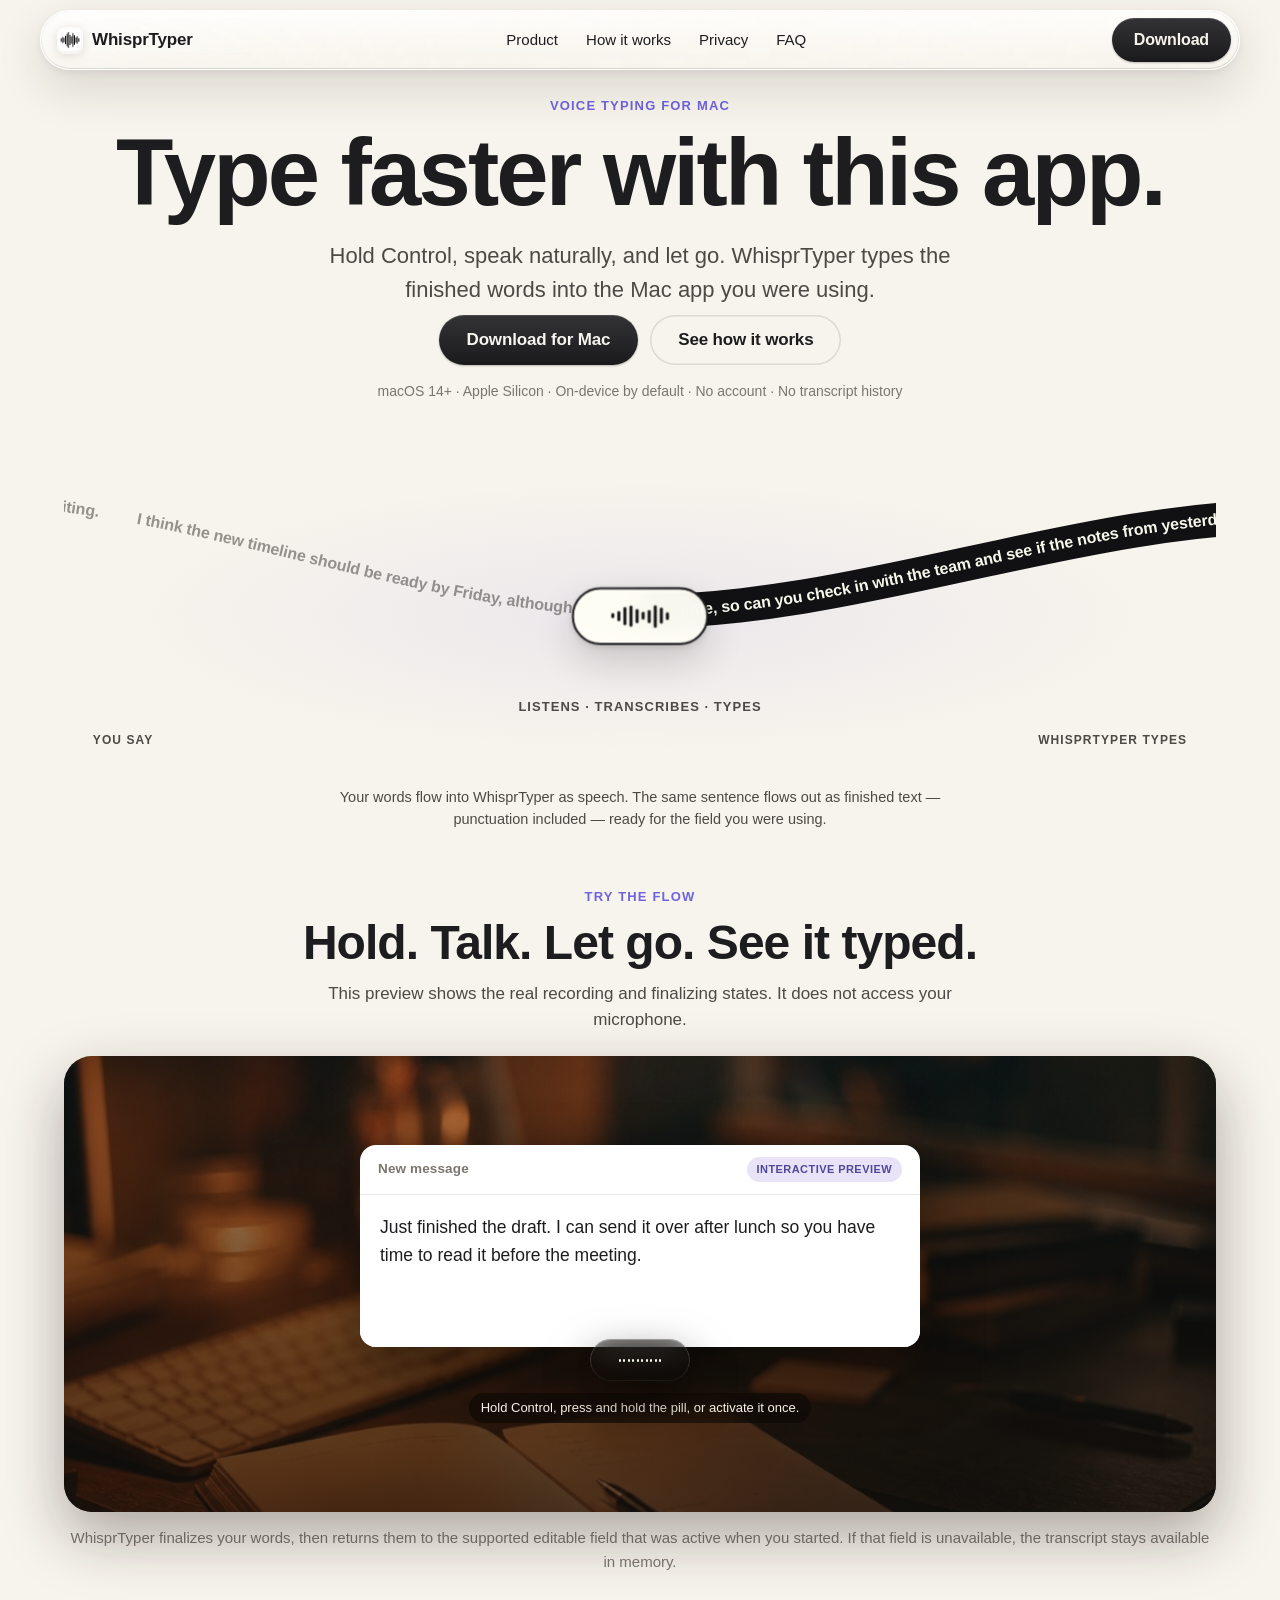
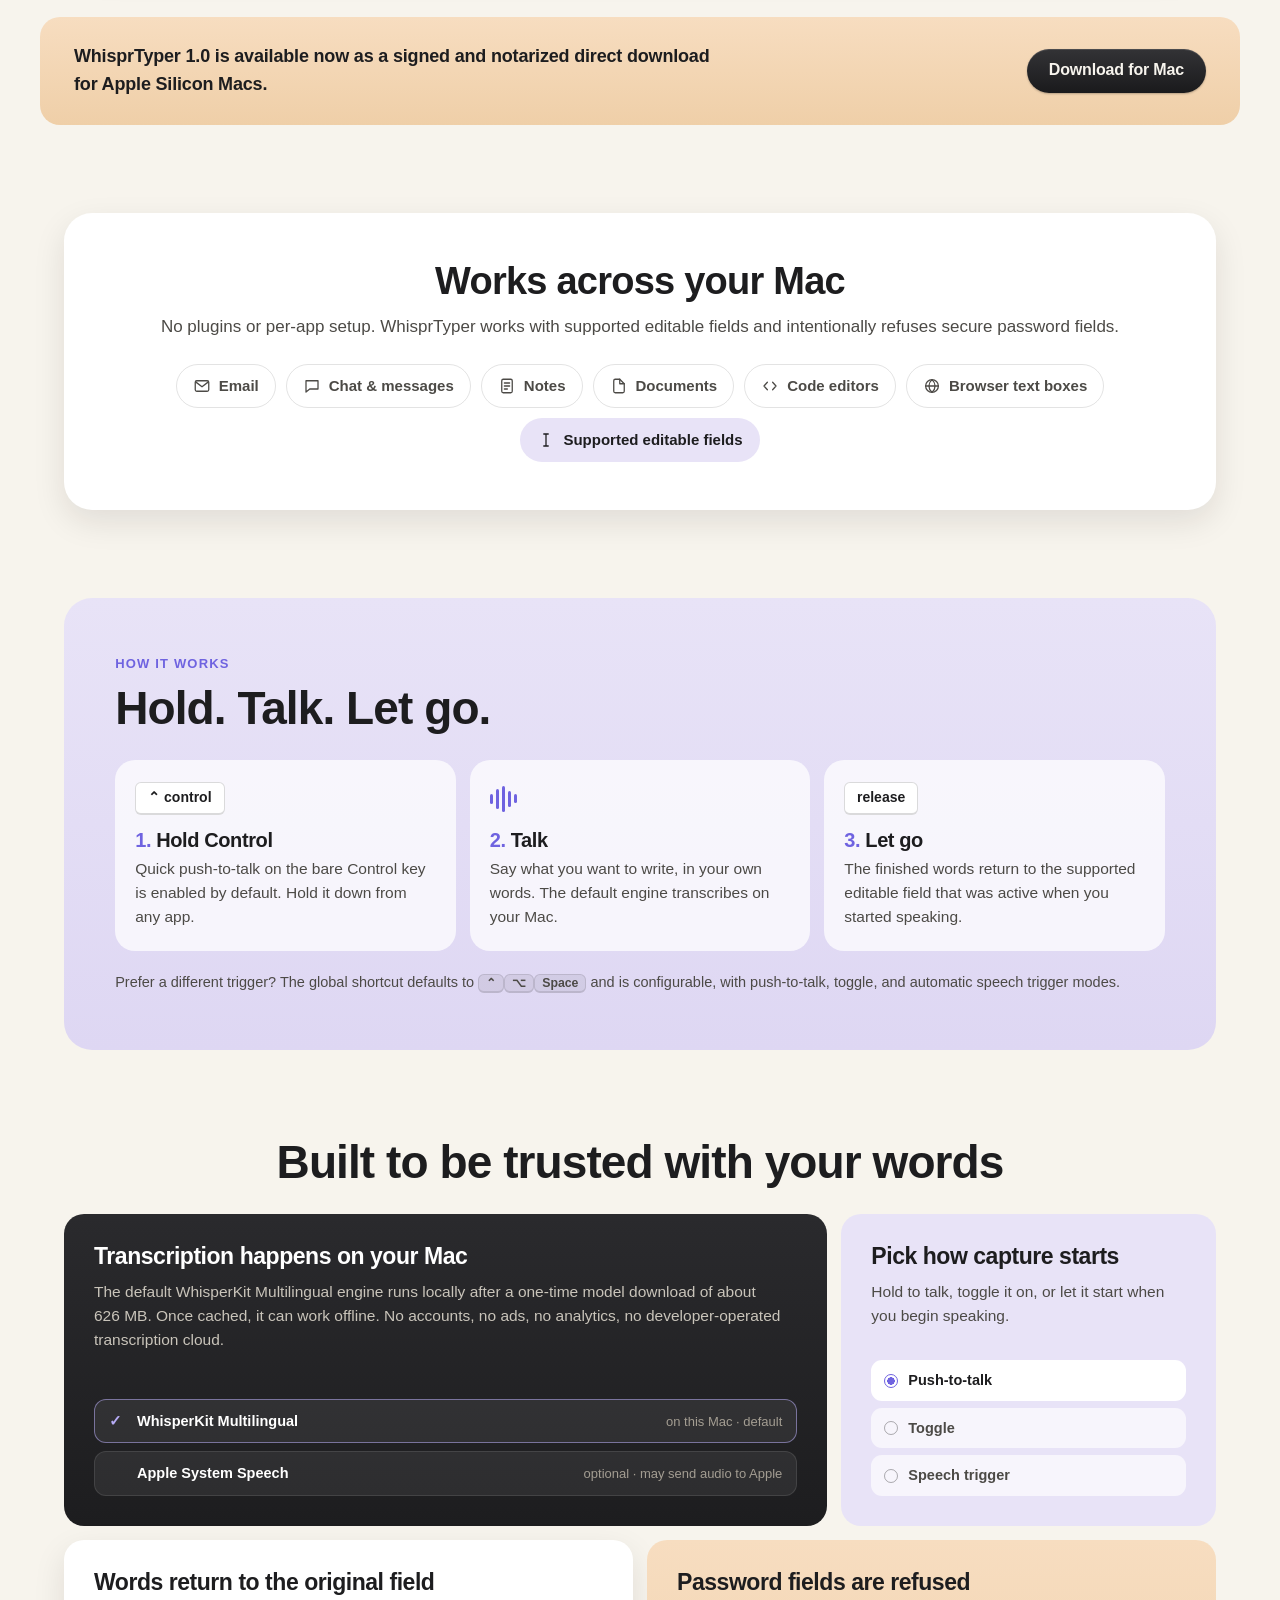
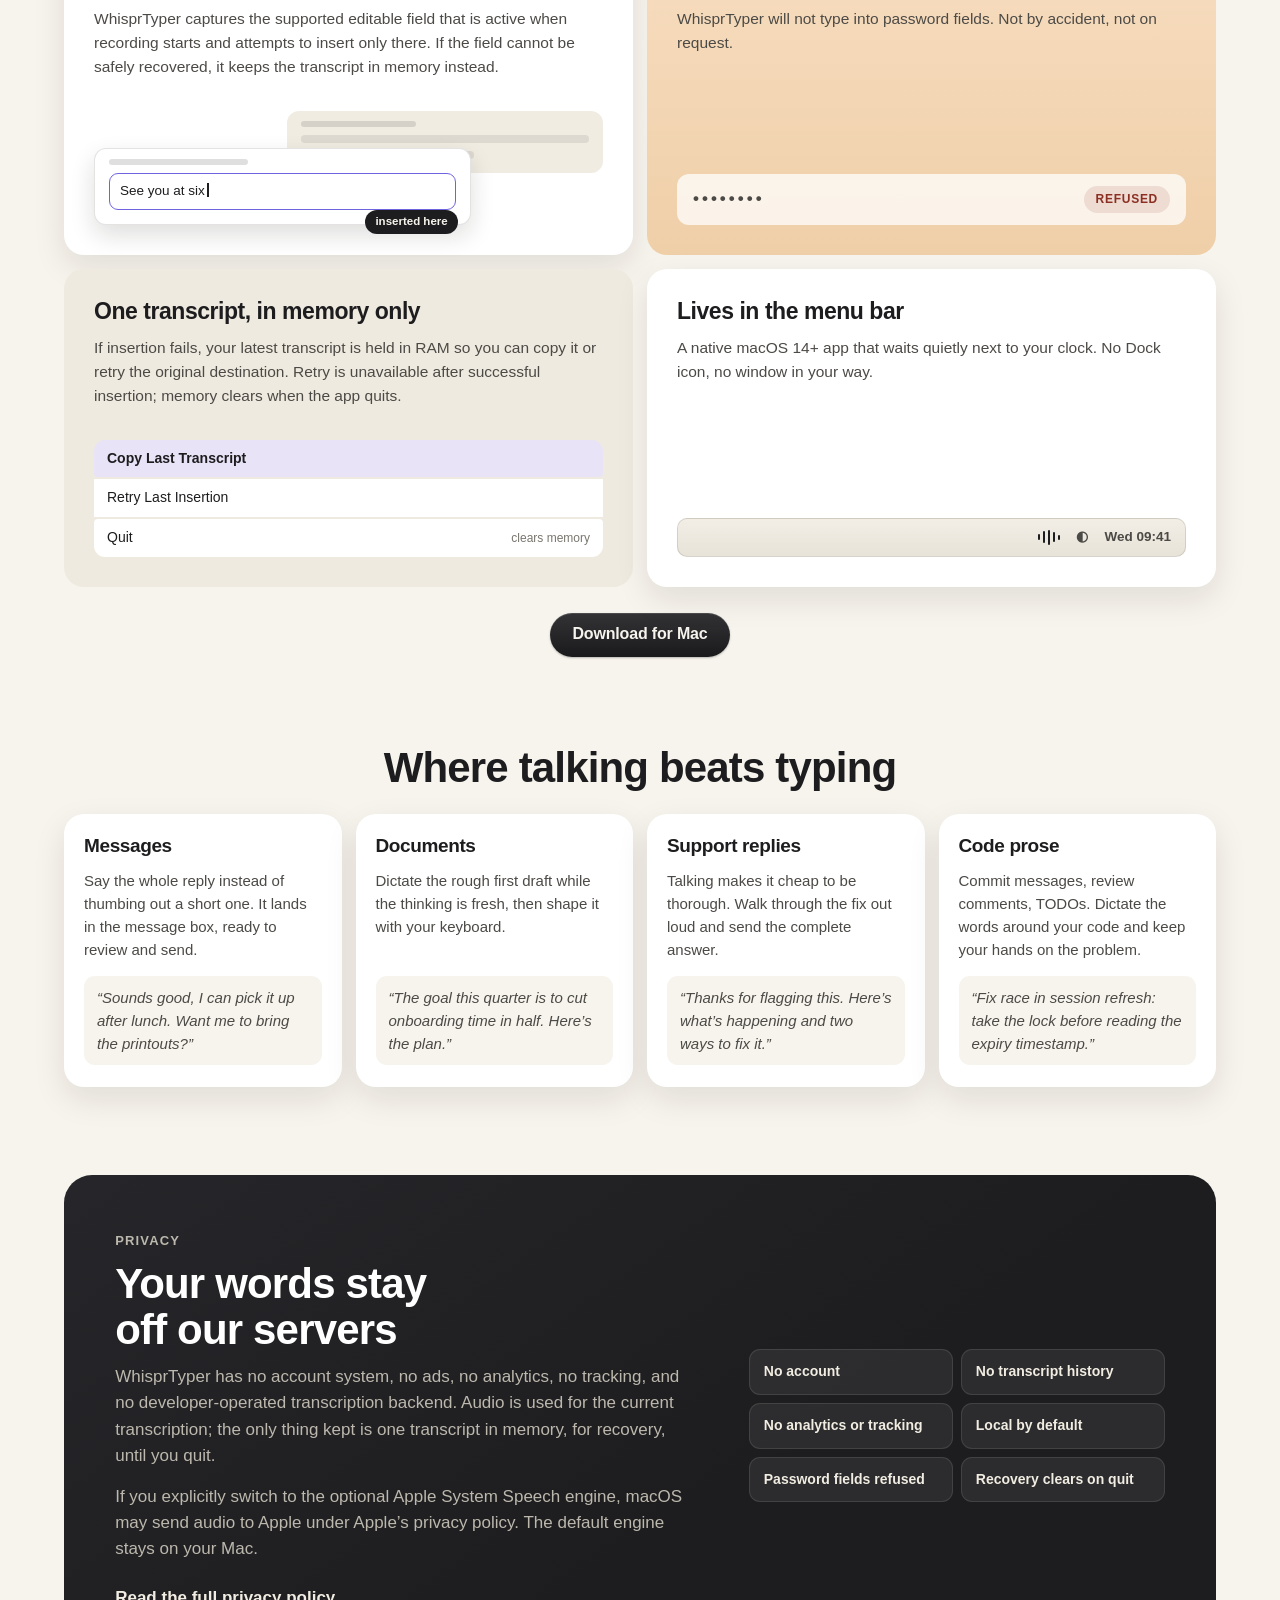
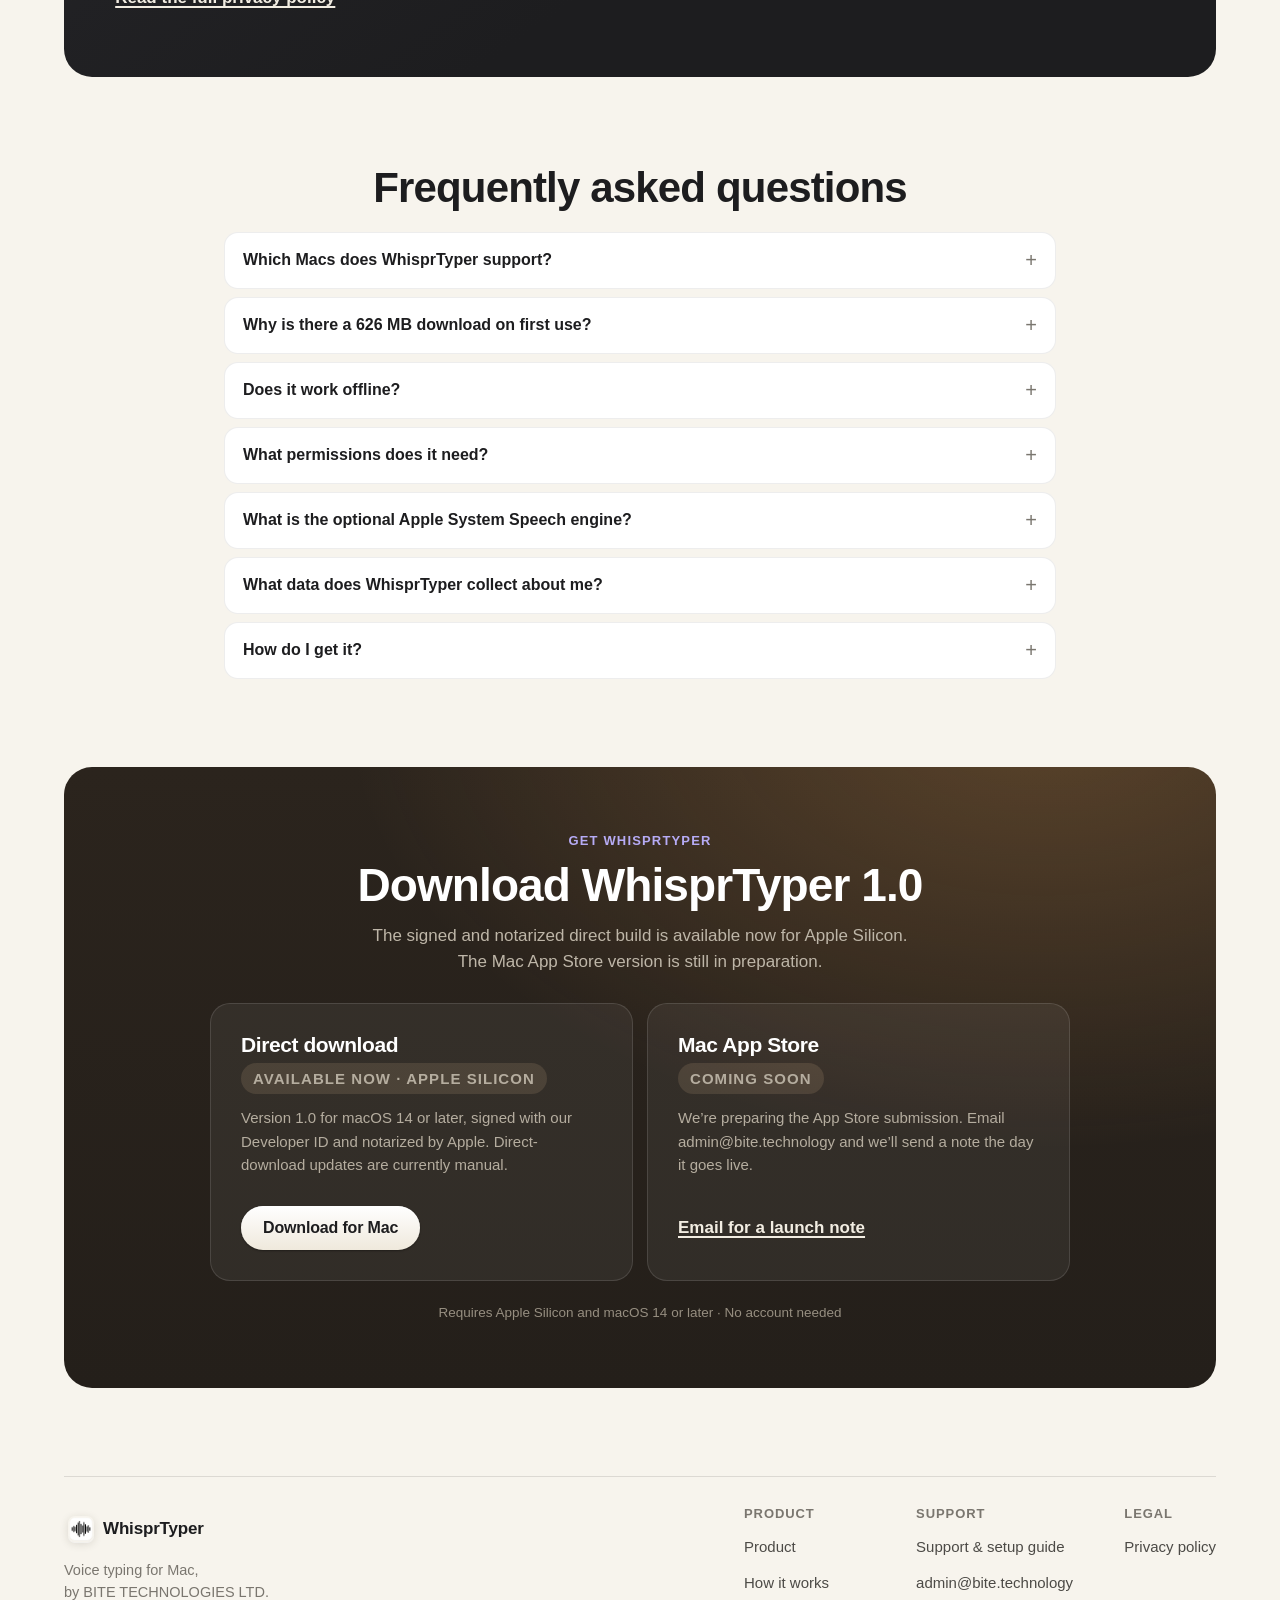
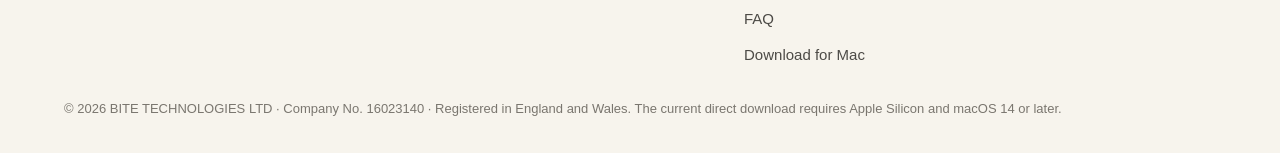
==== index.html @ 8e493c79 "feat(hero): add synchronized through-pill text flow" ====
<!doctype html>
<html lang="en">
<head>
<meta charset="utf-8">
<meta name="viewport" content="width=device-width, initial-scale=1">
<title>WhisprTyper — Voice typing for Mac</title>
<meta name="description" content="Hold Control, speak naturally, and let go. WhisprTyper types the finished words into the Mac app you were using. On-device by default, no account, no transcript history.">
<link rel="canonical" href="https://whisprtyper.vercel.app/">
<meta name="theme-color" content="#f7f4ed">
<link rel="icon" type="image/png" href="assets/whisprtyper-icon.png">
<link rel="apple-touch-icon" href="assets/whisprtyper-icon.png">
<meta property="og:type" content="website">
<meta property="og:site_name" content="WhisprTyper">
<meta property="og:title" content="WhisprTyper — Voice typing for Mac">
<meta property="og:description" content="Hold Control, speak naturally, and let go. WhisprTyper types the finished words into the Mac app you were using. On-device by default, no account, no transcript history.">
<meta property="og:url" content="https://whisprtyper.vercel.app/">
<meta property="og:image" content="https://whisprtyper.vercel.app/assets/whisprtyper-icon.png">
<meta property="og:image:secure_url" content="https://whisprtyper.vercel.app/assets/whisprtyper-icon.png">
<meta property="og:image:type" content="image/png">
<meta property="og:image:width" content="1024">
<meta property="og:image:height" content="1024">
<meta property="og:image:alt" content="WhisprTyper app icon with a black audio waveform on white">
<meta name="twitter:card" content="summary">
<meta name="twitter:title" content="WhisprTyper — Voice typing for Mac">
<meta name="twitter:description" content="Hold Control, speak naturally, and let go. WhisprTyper types the finished words into the Mac app you were using.">
<meta name="twitter:image" content="https://whisprtyper.vercel.app/assets/whisprtyper-icon.png">
<meta name="twitter:image:alt" content="WhisprTyper app icon with a black audio waveform on white">
<link rel="stylesheet" href="styles.css">
<script>document.documentElement.classList.add('js');</script>
<script type="application/ld+json">
{
  "@context": "https://schema.org",
  "@type": "SoftwareApplication",
  "name": "WhisprTyper",
  "operatingSystem": "macOS 14 or later",
  "softwareVersion": "1.0",
  "softwareRequirements": "macOS 14 or later on Apple silicon",
  "downloadUrl": "https://github.com/bitetechnology/whisprtyper/releases/download/v1.0.0/WhisprTyper-1.0.zip",
  "applicationCategory": "ProductivityApplication",
  "description": "Menu-bar voice typing app for Mac. The default WhisperKit Multilingual engine transcribes on-device after a one-time model download; no account, ads, analytics, or transcript history.",
  "image": "https://whisprtyper.vercel.app/assets/whisprtyper-icon.png",
  "url": "https://whisprtyper.vercel.app/",
  "publisher": {
    "@type": "Organization",
    "name": "BITE TECHNOLOGIES LTD",
    "email": "admin@bite.technology"
  }
}
</script>
</head>
<body>

<a class="skip-link" href="#main">Skip to content</a>

<header class="site-header">
  <nav class="nav" aria-label="Main">
    <a class="nav-brand" href="#top">
      <img src="assets/whisprtyper-icon.png" alt="" width="26" height="26">
      <span>WhisprTyper</span>
    </a>
    <ul class="nav-links">
      <li><a href="#product">Product</a></li>
      <li><a href="#how">How it works</a></li>
      <li><a href="#privacy">Privacy</a></li>
      <li><a href="#faq">FAQ</a></li>
    </ul>
    <a class="button button-ink nav-cta" href="https://github.com/bitetechnology/whisprtyper/releases/download/v1.0.0/WhisprTyper-1.0.zip" aria-label="Download WhisprTyper 1.0 for Apple Silicon">Download</a>
  </nav>
</header>

<main id="main">

  <!-- Hero -->
  <section class="hero" id="top">
    <p class="eyebrow">Voice typing for Mac</p>
    <h1 class="hero-title">Type faster with this app.</h1>
    <p class="hero-sub">Hold Control, speak naturally, and let go. WhisprTyper types the finished words into the Mac app you were using.</p>
    <div class="hero-actions">
      <a class="button button-ink button-lg" href="https://github.com/bitetechnology/whisprtyper/releases/download/v1.0.0/WhisprTyper-1.0.zip">Download for Mac</a>
      <a class="button button-ghost button-lg" href="#how">See how it works</a>
    </div>
    <p class="hero-note">macOS 14+ · Apple Silicon · On-device by default · No account · No transcript history</p>

    <figure class="hero-flow">
      <div class="hero-stage" id="hero-stage" aria-hidden="true">
        <svg class="stage-curves" viewBox="0 0 1000 380" preserveAspectRatio="xMidYMid meet" focusable="false">
          <defs>
            <path id="hero-path" d="M -80 96 C 163.60 96.00 279.60 203.00 500.00 203.00 C 720.40 203.00 836.40 96.00 1080.00 96.00"></path>
            <clipPath id="hero-clip-in"><rect id="hero-clip-in-rect" x="-400" y="-200" width="900" height="780"></rect></clipPath>
            <clipPath id="hero-clip-out"><rect id="hero-clip-out-rect" x="500" y="-200" width="900" height="780"></rect></clipPath>
          </defs>
          <use class="hero-ribbon" href="#hero-path" clip-path="url(#hero-clip-out)" stroke-width="34" transform="translate(0 -5)"></use>
          <g class="hero-layer hero-layer-in" clip-path="url(#hero-clip-in)">
            <text class="hero-sentence-copy hero-sentence-in"><textPath href="#hero-path" startOffset="0">I think the new timeline should be ready by Friday, although it might slip a little, so can you check in with the team and see if the notes from yesterday's meeting were sent out, or if they are still waiting.</textPath></text>
            <text class="hero-sentence-copy hero-sentence-in"><textPath href="#hero-path" startOffset="-6000">I think the new timeline should be ready by Friday, although it might slip a little, so can you check in with the team and see if the notes from yesterday's meeting were sent out, or if they are still waiting.</textPath></text>
          </g>
          <g class="hero-layer hero-layer-out" clip-path="url(#hero-clip-out)">
            <text class="hero-sentence-copy hero-sentence-out"><textPath href="#hero-path" startOffset="0">I think the new timeline should be ready by Friday, although it might slip a little, so can you check in with the team and see if the notes from yesterday's meeting were sent out, or if they are still waiting.</textPath></text>
            <text class="hero-sentence-copy hero-sentence-out"><textPath href="#hero-path" startOffset="-6000">I think the new timeline should be ready by Friday, although it might slip a little, so can you check in with the team and see if the notes from yesterday's meeting were sent out, or if they are still waiting.</textPath></text>
          </g>
        </svg>
        <div class="voice-pill hero-pill" data-state="recording">
          <span class="pill-wave"><i></i><i></i><i></i><i></i><i></i><i></i><i></i><i></i><i></i><i></i></span>
        </div>
        <span class="hero-stage-label">listens &middot; transcribes &middot; types</span>
        <span class="hero-stage-tag hero-tag-in">You say</span>
        <span class="hero-stage-tag hero-tag-out">WhisprTyper types</span>
      </div>
      <figcaption class="hero-stage-caption">Your words flow into WhisprTyper as speech. The same sentence flows out as finished text — punctuation included — ready for the field you were using.</figcaption>
    </figure>
  </section>

  <!-- Interactive product demo -->
  <section class="scene-section" id="product" aria-labelledby="scene-title">
    <div class="demo-heading">
      <p class="eyebrow">Try the flow</p>
      <h2 id="scene-title">Hold. Talk. Let go. See it typed.</h2>
      <p>This preview shows the real recording and finalizing states. It does not access your microphone.</p>
    </div>
    <figure class="scene">
      <div class="scene-inner" id="voice-demo">
        <div class="compose-card">
          <div class="compose-head">
            <label class="compose-title" for="demo-input">New message</label>
            <span class="demo-badge">Interactive preview</span>
          </div>
          <textarea class="compose-input" id="demo-input" rows="4" readonly>Just finished the draft. I can send it over after lunch so you have time to read it before the meeting.</textarea>
        </div>
        <button class="voice-pill" id="demo-pill" type="button" data-state="idle" aria-label="Activate or press and hold to preview dictation" aria-describedby="demo-status">
          <span class="pill-wave" aria-hidden="true"><i></i><i></i><i></i><i></i><i></i><i></i><i></i><i></i><i></i><i></i></span>
          <svg class="pill-spinner" viewBox="0 0 16 16" aria-hidden="true">
            <circle cx="8" cy="8" r="6.5" pathLength="100"></circle>
          </svg>
        </button>
        <p class="demo-status" id="demo-status" aria-live="polite">Hold Control, press and hold the pill, or activate it once.</p>
      </div>
    </figure>
    <p class="scene-caption">WhisprTyper finalizes your words, then returns them to the supported editable field that was active when you started. If that field is unavailable, the transcript stays available in memory.</p>
  </section>

  <!-- CTA strip -->
  <aside class="cta-strip" aria-label="Get the app">
    <p>WhisprTyper 1.0 is available now as a signed and notarized direct download for Apple Silicon Macs.</p>
    <a class="button button-ink" href="https://github.com/bitetechnology/whisprtyper/releases/download/v1.0.0/WhisprTyper-1.0.zip">Download for Mac</a>
  </aside>

  <!-- Works where you type -->
  <section class="apps" aria-labelledby="apps-title">
    <div class="apps-card">
      <h2 id="apps-title">Works across your Mac</h2>
      <p class="apps-sub">No plugins or per-app setup. WhisprTyper works with supported editable fields and intentionally refuses secure password fields.</p>
      <ul class="app-strip">
        <li><svg viewBox="0 0 24 24" aria-hidden="true"><rect x="3" y="5" width="18" height="14" rx="2"/><path d="M3.5 6.5 12 13l8.5-6.5"/></svg>Email</li>
        <li><svg viewBox="0 0 24 24" aria-hidden="true"><path d="M4 5h16v11H9l-5 4z"/></svg>Chat &amp; messages</li>
        <li><svg viewBox="0 0 24 24" aria-hidden="true"><rect x="5" y="3" width="14" height="18" rx="2"/><path d="M8.5 8h7M8.5 12h7M8.5 16h4"/></svg>Notes</li>
        <li><svg viewBox="0 0 24 24" aria-hidden="true"><path d="M13 3H7a2 2 0 0 0-2 2v14a2 2 0 0 0 2 2h10a2 2 0 0 0 2-2V9z"/><path d="M13 3v6h6"/></svg>Documents</li>
        <li><svg viewBox="0 0 24 24" aria-hidden="true"><path d="M8.5 7 4 12l4.5 5M15.5 7 20 12l-4.5 5"/></svg>Code editors</li>
        <li><svg viewBox="0 0 24 24" aria-hidden="true"><circle cx="12" cy="12" r="8.5"/><path d="M3.5 12h17M12 3.5c-5.5 5-5.5 12 0 17 5.5-5 5.5-12 0-17z"/></svg>Browser text boxes</li>
        <li class="app-any"><svg viewBox="0 0 24 24" aria-hidden="true"><path d="M12 4v16M9 4h6M9 20h6"/></svg>Supported editable fields</li>
      </ul>
    </div>
  </section>

  <!-- How it works -->
  <section class="how" id="how" aria-labelledby="how-title">
    <div class="how-inner">
      <p class="eyebrow">How it works</p>
      <h2 id="how-title">Hold. Talk. Let go.</h2>
      <ol class="how-steps">
        <li class="reveal">
          <span class="step-key"><kbd>⌃ control</kbd></span>
          <h3>Hold Control</h3>
          <p>Quick push-to-talk on the bare Control key is enabled by default. Hold it down from any app.</p>
        </li>
        <li class="reveal">
          <span class="step-key step-key-wave" aria-hidden="true"><i></i><i></i><i></i><i></i><i></i></span>
          <h3>Talk</h3>
          <p>Say what you want to write, in your own words. The default engine transcribes on your Mac.</p>
        </li>
        <li class="reveal">
          <span class="step-key"><kbd>release</kbd></span>
          <h3>Let go</h3>
          <p>The finished words return to the supported editable field that was active when you started speaking.</p>
        </li>
      </ol>
      <p class="how-footnote">Prefer a different trigger? The global shortcut defaults to <kbd>⌃</kbd><kbd>⌥</kbd><kbd>Space</kbd> and is configurable, with push-to-talk, toggle, and automatic speech trigger modes.</p>
    </div>
  </section>

  <!-- Feature bento -->
  <section class="bento" id="features" aria-labelledby="bento-title">
    <h2 id="bento-title">Built to be trusted with your words</h2>
    <div class="bento-grid">

      <article class="bento-card bento-dark bento-local reveal">
        <h3>Transcription happens on your Mac</h3>
        <p>The default WhisperKit Multilingual engine runs locally after a one-time model download of about 626&nbsp;MB. Once cached, it can work offline. No accounts, no ads, no analytics, no developer-operated transcription cloud.</p>
        <div class="engine-mock" aria-hidden="true">
          <div class="engine-row engine-row-active">
            <span class="engine-check">✓</span>
            <span class="engine-name">WhisperKit Multilingual</span>
            <span class="engine-note">on this Mac · default</span>
          </div>
          <div class="engine-row">
            <span class="engine-check"></span>
            <span class="engine-name">Apple System Speech</span>
            <span class="engine-note">optional · may send audio to Apple</span>
          </div>
        </div>
      </article>

      <article class="bento-card bento-lavender bento-modes reveal">
        <h3>Pick how capture starts</h3>
        <p>Hold to talk, toggle it on, or let it start when you begin speaking.</p>
        <div class="capture-mock" aria-hidden="true">
          <div class="capture-row capture-row-active"><span class="capture-radio"></span>Push-to-talk</div>
          <div class="capture-row"><span class="capture-radio"></span>Toggle</div>
          <div class="capture-row"><span class="capture-radio"></span>Speech trigger</div>
        </div>
      </article>

      <article class="bento-card bento-white bento-insert reveal">
        <h3>Words return to the original field</h3>
        <p>WhisprTyper captures the supported editable field that is active when recording starts and attempts to insert only there. If the field cannot be safely recovered, it keeps the transcript in memory instead.</p>
        <div class="insert-mock" aria-hidden="true">
          <div class="mini-window mini-back"><span class="mini-bar"></span><span class="ghost-line"></span><span class="ghost-line short"></span></div>
          <div class="mini-window mini-front">
            <span class="mini-bar"></span>
            <span class="insert-field">See you at six<span class="caret caret-ink"></span></span>
            <span class="insert-badge">inserted here</span>
          </div>
        </div>
      </article>

      <article class="bento-card bento-amber bento-password reveal">
        <h3>Password fields are refused</h3>
        <p>WhisprTyper will not type into password fields. Not by accident, not on request.</p>
        <div class="refused-mock" aria-hidden="true">
          <span class="refused-dots">••••••••</span>
          <span class="refused-badge">refused</span>
        </div>
      </article>

      <article class="bento-card bento-paper bento-memory reveal">
        <h3>One transcript, in memory only</h3>
        <p>If insertion fails, your latest transcript is held in RAM so you can copy it or retry the original destination. Retry is unavailable after successful insertion; memory clears when the app quits.</p>
        <div class="menu-mock" aria-hidden="true">
          <div class="menu-item menu-item-active">Copy Last Transcript</div>
          <div class="menu-item">Retry Last Insertion</div>
          <div class="menu-item">Quit <span class="menu-note">clears memory</span></div>
        </div>
      </article>

      <article class="bento-card bento-white bento-menubar reveal">
        <h3>Lives in the menu bar</h3>
        <p>A native macOS&nbsp;14+ app that waits quietly next to your clock. No Dock icon, no window in your way.</p>
        <div class="menubar-mock" aria-hidden="true">
          <span class="menubar-wave"><i></i><i></i><i></i><i></i><i></i></span>
          <span class="menubar-item">◐</span>
          <span class="menubar-item">Wed 09:41</span>
        </div>
      </article>

    </div>
    <p class="cta-inline"><a class="button button-ink" href="https://github.com/bitetechnology/whisprtyper/releases/download/v1.0.0/WhisprTyper-1.0.zip">Download for Mac</a></p>
  </section>

  <!-- Use cases -->
  <section class="usecases" aria-labelledby="usecases-title">
    <h2 id="usecases-title">Where talking beats typing</h2>
    <div class="usecase-grid">
      <article class="usecase-card reveal">
        <h3>Messages</h3>
        <p>Say the whole reply instead of thumbing out a short one. It lands in the message box, ready to review and send.</p>
        <p class="usecase-example">“Sounds good, I can pick it up after lunch. Want me to bring the printouts?”</p>
      </article>
      <article class="usecase-card reveal">
        <h3>Documents</h3>
        <p>Dictate the rough first draft while the thinking is fresh, then shape it with your keyboard.</p>
        <p class="usecase-example">“The goal this quarter is to cut onboarding time in half. Here’s the plan.”</p>
      </article>
      <article class="usecase-card reveal">
        <h3>Support replies</h3>
        <p>Talking makes it cheap to be thorough. Walk through the fix out loud and send the complete answer.</p>
        <p class="usecase-example">“Thanks for flagging this. Here’s what’s happening and two ways to fix it.”</p>
      </article>
      <article class="usecase-card reveal">
        <h3>Code prose</h3>
        <p>Commit messages, review comments, TODOs. Dictate the words around your code and keep your hands on the problem.</p>
        <p class="usecase-example">“Fix race in session refresh: take the lock before reading the expiry timestamp.”</p>
      </article>
    </div>
  </section>

  <!-- Privacy -->
  <section class="privacy" id="privacy" aria-labelledby="privacy-title">
    <div class="privacy-inner">
      <div class="privacy-copy">
        <p class="eyebrow eyebrow-light">Privacy</p>
        <h2 id="privacy-title">Your words stay off our servers</h2>
        <p>WhisprTyper has no account system, no ads, no analytics, no tracking, and no developer-operated transcription backend. Audio is used for the current transcription; the only thing kept is one transcript in memory, for recovery, until you quit.</p>
        <p>If you explicitly switch to the optional Apple System Speech engine, macOS may send audio to Apple under Apple’s privacy policy. The default engine stays on your Mac.</p>
        <a class="text-link text-link-light" href="privacy.html">Read the full privacy policy</a>
      </div>
      <ul class="privacy-facts" aria-label="Privacy facts">
        <li>No account</li>
        <li>No transcript history</li>
        <li>No analytics or tracking</li>
        <li>Local by default</li>
        <li>Password fields refused</li>
        <li>Recovery clears on quit</li>
      </ul>
    </div>
  </section>

  <!-- FAQ -->
  <section class="faq" id="faq" aria-labelledby="faq-title">
    <h2 id="faq-title">Frequently asked questions</h2>
    <div class="faq-list">
      <details>
        <summary>Which Macs does WhisprTyper support?</summary>
        <p>The current direct download requires an Apple Silicon Mac running macOS&nbsp;14 (Sonoma) or later. It’s a Mac-only menu bar app; there is no Intel, Windows, iPhone, or iPad version.</p>
      </details>
      <details>
        <summary>Why is there a 626&nbsp;MB download on first use?</summary>
        <p>The default WhisperKit Multilingual engine runs entirely on your Mac, so the speech model has to live there too. It’s a one-time download of about 626&nbsp;MB, cached locally and reused.</p>
      </details>
      <details>
        <summary>Does it work offline?</summary>
        <p>Yes. Once the model is cached, the default engine transcribes on-device and can work without a network connection. Only the initial model download needs the internet.</p>
      </details>
      <details>
        <summary>What permissions does it need?</summary>
        <p><strong>Microphone</strong>, to hear you, and <strong>Accessibility</strong>, to insert the finished text into the field you were using. <strong>Speech Recognition</strong> permission is requested only if you switch to the optional Apple System Speech engine.</p>
      </details>
      <details>
        <summary>What is the optional Apple System Speech engine?</summary>
        <p>You can choose macOS’s built-in speech recognition instead of WhisperKit. Depending on your macOS version and language, Apple’s engine may send audio to Apple’s servers, governed by Apple’s privacy policy. The default engine stays local.</p>
      </details>
      <details>
        <summary>What data does WhisprTyper collect about me?</summary>
        <p>None through the app: no account, no analytics, no tracking, no ads, and no transcript history. Your most recent transcript is held in memory only for recovery and clears when the app quits. Details are in the <a href="privacy.html">privacy policy</a>.</p>
      </details>
      <details>
        <summary>How do I get it?</summary>
        <p><a href="https://github.com/bitetechnology/whisprtyper/releases/download/v1.0.0/WhisprTyper-1.0.zip">Download the signed and notarized Apple Silicon build directly</a>. The Mac App Store version is still in preparation.</p>
      </details>
    </div>
  </section>

  <!-- Download -->
  <section class="download" id="download" aria-labelledby="download-title">
    <div class="download-inner">
      <p class="eyebrow eyebrow-light">Get WhisprTyper</p>
      <h2 id="download-title">Download WhisprTyper 1.0</h2>
      <p class="download-sub">The signed and notarized direct build is available now for Apple Silicon. The Mac App Store version is still in preparation.</p>
      <div class="channel-grid">
        <article class="channel-card">
          <h3>Direct download</h3>
          <p class="channel-status">Available now · Apple Silicon</p>
          <p>Version 1.0 for macOS 14 or later, signed with our Developer ID and notarized by Apple. Direct-download updates are currently manual.</p>
          <a class="button button-paper" href="https://github.com/bitetechnology/whisprtyper/releases/download/v1.0.0/WhisprTyper-1.0.zip">Download for Mac</a>
        </article>
        <article class="channel-card">
          <h3>Mac App Store</h3>
          <p class="channel-status">Coming soon</p>
          <p>We’re preparing the App Store submission. Email admin@bite.technology and we’ll send a note the day it goes live.</p>
          <a class="text-link text-link-light" href="mailto:admin@bite.technology?subject=WhisprTyper%20App%20Store%20Launch%20Note">Email for a launch note</a>
        </article>
      </div>
      <p class="download-fine">Requires Apple Silicon and macOS 14 or later · No account needed</p>
    </div>
  </section>

</main>

<footer class="site-footer">
  <div class="footer-inner">
    <div class="footer-brand">
      <a class="nav-brand" href="#top">
        <img src="assets/whisprtyper-icon.png" alt="" width="26" height="26">
        <span>WhisprTyper</span>
      </a>
      <p>Voice typing for Mac,<br>by BITE TECHNOLOGIES LTD.</p>
    </div>
    <nav class="footer-cols" aria-label="Footer">
      <div>
        <h3>Product</h3>
        <ul>
          <li><a href="#product">Product</a></li>
          <li><a href="#how">How it works</a></li>
          <li><a href="#faq">FAQ</a></li>
          <li><a href="https://github.com/bitetechnology/whisprtyper/releases/download/v1.0.0/WhisprTyper-1.0.zip">Download for Mac</a></li>
        </ul>
      </div>
      <div>
        <h3>Support</h3>
        <ul>
          <li><a href="support.html">Support &amp; setup guide</a></li>
          <li><a href="mailto:admin@bite.technology?subject=WhisprTyper%20Support">admin@bite.technology</a></li>
        </ul>
      </div>
      <div>
        <h3>Legal</h3>
        <ul>
          <li><a href="privacy.html">Privacy policy</a></li>
        </ul>
      </div>
    </nav>
  </div>
  <p class="footer-fine">© 2026 BITE TECHNOLOGIES LTD · Company No. 16023140 · Registered in England and Wales. The current direct download requires Apple Silicon and macOS 14 or later.</p>
</footer>

<script src="script.js" defer></script>
</body>
</html>
---- styles.css ----
/* WhisprTyper marketing site
   Surfaces: warm paper canvas, white, soft lavender, warm amber, deep near-black.
   Type: SF system stack, semibold tight headlines. Max width 1200, compact rhythm. */

:root {
  --ink: #1d1d1f;
  --ink-soft: #4c4a46;
  --ink-faint: #7a766f;
  --paper: #f7f4ed;
  --paper-deep: #efeadf;
  --white: #ffffff;
  --lavender: #e8e3f7;
  --lavender-deep: #d8d0f0;
  --accent: #6f63e0;
  --amber: #f7ddc0;
  --amber-deep: #efcfa8;
  --dark: #1d1d1f;
  --dark-warm: #241f1a;
  --hairline: rgba(29, 29, 31, 0.12);
  --ivory: rgb(247 247 235); /* pill bars: RGB .97/.97/.92 */
  --wrap: 1200px;
  --gutter: clamp(12px, 2.5vw, 24px);
  --section-gap: clamp(56px, 7vw, 88px);
  --radius-lg: 28px;
  --radius-md: 20px;
  --shadow-soft: 0 12px 32px rgba(29, 24, 16, 0.1);
  --glass-nav-fill: rgba(246, 243, 237, 0.68);
  --glass-nav-fill-top: rgba(255, 255, 255, 0.78);
  --glass-nav-solid: #f1efea;
  --glass-nav-border: rgba(255, 255, 255, 0.78);
  --glass-nav-edge: rgba(29, 29, 31, 0.1);
  --glass-nav-highlight: rgba(255, 255, 255, 0.88);
  --glass-nav-shadow: 0 18px 48px rgba(40, 32, 20, 0.14), 0 3px 10px rgba(40, 32, 20, 0.07);
  --glass-nav-blur: 24px;
}

* { box-sizing: border-box; }

html { scroll-behavior: smooth; }
@media (prefers-reduced-motion: reduce) {
  html { scroll-behavior: auto; }
}

body {
  margin: 0;
  background: var(--paper);
  color: var(--ink);
  font-family: -apple-system, BlinkMacSystemFont, "SF Pro Text", "Segoe UI", Roboto, Helvetica, Arial, sans-serif;
  font-size: 17px;
  line-height: 1.55;
  -webkit-font-smoothing: antialiased;
  text-rendering: optimizeLegibility;
  overflow-x: hidden;
}

img { max-width: 100%; height: auto; }

h1, h2, h3 {
  font-weight: 650;
  line-height: 1.08;
  letter-spacing: -0.02em;
  margin: 0 0 12px;
  text-wrap: balance;
}

p { margin: 0 0 14px; }
p:last-child { margin-bottom: 0; }

a { color: inherit; }

kbd {
  font-family: inherit;
  font-size: 0.85em;
  font-weight: 600;
  background: rgba(29, 29, 31, 0.07);
  border: 1px solid var(--hairline);
  border-bottom-width: 2px;
  border-radius: 6px;
  padding: 1px 7px;
}

.visually-hidden {
  position: absolute;
  width: 1px; height: 1px;
  padding: 0; margin: -1px;
  overflow: hidden;
  clip: rect(0 0 0 0);
  white-space: nowrap;
  border: 0;
}

.skip-link {
  position: absolute;
  left: 12px; top: -48px;
  z-index: 100;
  background: var(--ink);
  color: var(--paper);
  padding: 10px 18px;
  border-radius: 0 0 12px 12px;
  text-decoration: none;
  font-weight: 600;
  transition: top 0.15s ease;
}
.skip-link:focus { top: 0; }

:focus-visible {
  outline: 2px solid var(--accent);
  outline-offset: 2px;
  border-radius: 4px;
}

/* ---------- Buttons ---------- */

.button {
  display: inline-flex;
  align-items: center;
  justify-content: center;
  min-height: 44px;
  padding: 8px 22px;
  border-radius: 999px;
  font-weight: 600;
  font-size: 16px;
  text-decoration: none;
  letter-spacing: -0.01em;
  transition: transform 0.15s ease, box-shadow 0.15s ease, background 0.15s ease;
}
.button:active { transform: translateY(1px); }

.button-ink {
  color: var(--paper);
  background: linear-gradient(to bottom, #333336, #1a1a1c);
  box-shadow: 0 1px 2px rgba(0, 0, 0, 0.25), inset 0 1px 0 rgba(255, 255, 255, 0.12);
}
.button-ink:hover { background: linear-gradient(to bottom, #3d3d40, #232325); }

.button-ghost {
  color: var(--ink);
  background: transparent;
  box-shadow: inset 0 0 0 1.5px var(--hairline);
}
.button-ghost:hover { background: rgba(29, 29, 31, 0.05); }

.button-paper {
  color: var(--ink);
  background: linear-gradient(to bottom, #ffffff, #efe9dc);
  box-shadow: 0 1px 2px rgba(0, 0, 0, 0.35), inset 0 1px 0 rgba(255, 255, 255, 0.7);
}
.button-paper:hover { background: linear-gradient(to bottom, #ffffff, #f7f3ea); }

.button-lg { min-height: 50px; padding: 10px 28px; font-size: 17px; }

.text-link {
  font-weight: 600;
  text-decoration-thickness: 1.5px;
  text-underline-offset: 3px;
}
.text-link-light { color: #f2ede2; }

.eyebrow {
  font-size: 13px;
  font-weight: 700;
  letter-spacing: 0.09em;
  text-transform: uppercase;
  color: var(--accent);
  margin: 0 0 10px;
}
.eyebrow-light { color: #b6abf5; }

/* ---------- Layout rhythm ---------- */

main > section, main > aside {
  max-width: var(--wrap);
  margin: var(--section-gap) auto 0;
  padding-inline: var(--gutter);
}
main > .hero { margin-top: 0; }
main > .scene-section { margin-top: clamp(28px, 4vw, 44px); }
main > .cta-strip { margin-top: clamp(28px, 4vw, 44px); }

/* ---------- Header / nav ---------- */

.site-header {
  position: sticky;
  top: 10px;
  z-index: 50;
  padding: 0 var(--gutter);
  pointer-events: none;
}

.nav {
  position: relative;
  isolation: isolate;
  max-width: var(--wrap);
  margin: 0 auto;
  min-height: 60px;
  padding: 7px 8px 7px 12px;
  display: flex;
  align-items: center;
  gap: 18px;
  flex-wrap: wrap;
  overflow: hidden;
  border: 1px solid var(--glass-nav-border);
  border-radius: 999px;
  background: linear-gradient(180deg, var(--glass-nav-fill-top), var(--glass-nav-fill));
  -webkit-backdrop-filter: blur(var(--glass-nav-blur)) saturate(175%);
  backdrop-filter: blur(var(--glass-nav-blur)) saturate(175%);
  box-shadow: var(--glass-nav-shadow), inset 0 0 0 1px var(--glass-nav-edge);
  pointer-events: auto;
}

.nav::before,
.nav::after {
  content: "";
  position: absolute;
  inset: 0;
  z-index: 0;
  border-radius: inherit;
  pointer-events: none;
}

.nav::before {
  background:
    radial-gradient(110% 100% at 14% -28%, rgba(255, 255, 255, 0.76), transparent 52%),
    linear-gradient(105deg, rgba(255, 255, 255, 0.2), transparent 38%, rgba(255, 255, 255, 0.08) 72%, transparent);
  box-shadow: inset 0 1px 0 var(--glass-nav-highlight), inset 1px 0 0 rgba(255, 255, 255, 0.48);
}

.nav::after {
  box-shadow: inset 0 -1px 0 rgba(29, 29, 31, 0.06);
}

.nav > * {
  position: relative;
  z-index: 1;
}

.nav-brand {
  display: inline-flex;
  align-items: center;
  gap: 9px;
  min-height: 44px;
  padding: 0 8px 0 4px;
  border-radius: 999px;
  font-weight: 700;
  font-size: 17px;
  letter-spacing: -0.01em;
  text-decoration: none;
  transition: background 0.16s ease, box-shadow 0.16s ease;
}
.nav-brand img {
  border-radius: 7px;
  box-shadow: 0 1px 0 rgba(255, 255, 255, 0.52), 0 2px 8px rgba(52, 43, 29, 0.14);
}
.nav-brand:hover {
  background: rgba(255, 255, 255, 0.38);
  box-shadow: inset 0 1px 0 rgba(255, 255, 255, 0.62);
}

.nav-links {
  list-style: none;
  display: flex;
  gap: 4px;
  margin: 0 auto;
  padding: 0;
}
.nav-links a {
  display: inline-flex;
  align-items: center;
  min-height: 44px;
  padding: 0 12px;
  border-radius: 999px;
  text-decoration: none;
  font-weight: 500;
  font-size: 15px;
  color: var(--ink);
  transition: color 0.16s ease, background 0.16s ease, box-shadow 0.16s ease;
}
.nav-links a:hover {
  color: var(--ink);
  background: rgba(255, 255, 255, 0.42);
  box-shadow: inset 0 1px 0 rgba(255, 255, 255, 0.66), 0 1px 5px rgba(40, 32, 20, 0.07);
}

.nav a:focus-visible { border-radius: 999px; }

.nav-cta { margin-left: auto; }
.nav-links + .nav-cta { margin-left: 0; }

/* ---------- Hero ---------- */

.hero {
  text-align: center;
  padding-top: clamp(40px, 6vw, 72px);
}

/* Near-full-viewport hero on desktop; min-height only, so short
   viewports and zoomed text stay content-height safe. */
@media (min-width: 761px) and (min-height: 560px) {
  .hero {
    display: flex;
    flex-direction: column;
    align-items: center;
    justify-content: center;
    min-height: calc(100vh - 132px);
    min-height: calc(100svh - 132px);
    padding-top: clamp(24px, 4vh, 56px);
    padding-bottom: 12px;
  }
  .hero > * { width: 100%; }
}

.hero-title {
  font-size: clamp(44px, 8.2vw, 94px);
  font-weight: 700;
  letter-spacing: -0.03em;
  line-height: 1.01;
  margin-bottom: 18px;
}

.hero-sub {
  font-size: clamp(18px, 2.3vw, 22px);
  color: var(--ink-soft);
  max-width: 660px;
  margin: 0 auto 8px;
  text-wrap: pretty;
}

.hero-actions {
  display: flex;
  justify-content: center;
  flex-wrap: wrap;
  gap: 12px;
  margin-bottom: 16px;
}

.hero-note {
  font-size: 14px;
  color: var(--ink-faint);
  margin: 0;
}

/* ---------- Hero continuous flow-through conveyor ----------
   One shared valley path runs off-left, through the pill center, and
   off-right. The complete editorial sentence rides it as one continuous
   train: two identical full-sentence textPath copies, spaced one pitch apart
   and moved by a single shared transport, are rendered twice — once clipped
   to the input half in muted ink, once clipped to the output half in ivory
   on a thick dark ribbon (a stroked <use> of the same path). Because both
   layers reference the same path and receive the same numeric startOffset
   every frame, the words that enter the pill are spatially the exact words
   that leave it; the pill sits above both layers and hides the color seam.
   JS rebuilds the viewBox, valley, ribbon, and clip split in CSS pixels per
   viewport, so type is never stretched. The authored offsets (one copy at
   the path start, one parked off-path) form the no-JS/reduced-motion
   diagram. */

.hero-flow {
  margin: clamp(30px, 5vh, 54px) 0 0;
  width: 100%;
}

.hero-stage {
  position: relative;
  overflow: hidden;
  width: 100%;
  height: clamp(280px, 36vh, 400px);
  border-radius: var(--radius-lg);
  background: radial-gradient(62% 58% at 50% 52%, rgba(111, 99, 224, 0.09), transparent 72%);
}

.stage-curves {
  position: absolute;
  inset: 0;
  z-index: 1;
  width: 100%;
  height: 100%;
  overflow: visible;
}
/* Output-only ribbon: a thick dark stroke of the exact shared flow path,
   clipped to the output half so it starts underneath the pill and carries
   the ivory outgoing words. */
.hero-ribbon {
  fill: none;
  stroke: #111113;
  stroke-linecap: butt;
  stroke-linejoin: round;
}

/* The travelling sentence is always fully opaque; the only clipping is the
   path's own ends plus the input/output split hidden under the pill. Never
   animate its opacity. */
.hero-sentence-copy {
  opacity: 1;
  font-family: -apple-system, BlinkMacSystemFont, "SF Pro Text", "Segoe UI", sans-serif;
  font-size: 16px;
  font-weight: 700;
  letter-spacing: -0.01em;
  pointer-events: none;
}
.hero-sentence-in { fill: rgba(76, 74, 70, 0.58); }
.hero-sentence-out { fill: var(--ivory); }

/* Warm outlined processing pill above both sentence layers. */
.voice-pill.hero-pill {
  --s: 1.35;
  --hero-pulse: 1;
  position: absolute;
  z-index: 2;
  left: 50%;
  top: 52%;
  transform: translate(-50%, -50%) scale(var(--hero-pulse));
  margin-top: 0;
  cursor: default;
  touch-action: auto;
  border: 2px solid #111113;
  background: rgba(255, 254, 245, 0.96);
  -webkit-backdrop-filter: blur(14px) saturate(1.15);
  backdrop-filter: blur(14px) saturate(1.15);
  box-shadow: 0 16px 38px rgba(29, 24, 16, 0.18), 0 2px 7px rgba(29, 24, 16, 0.12);
  transform-origin: center;
}
.voice-pill.hero-pill .pill-wave i {
  background: #111113;
  transform-origin: center;
}
/* Hero bars never use the shared CSS keyframes: while the JS loop runs they
   are scaled deterministically from the same transport clock that moves the
   sentence, and offscreen / reduced-motion / no-JS they hold their static
   heights. */
.voice-pill.hero-pill[data-state="recording"] .pill-wave i { animation: none; }

.hero-stage-label {
  position: absolute;
  left: 50%;
  top: 80%;
  margin: 0;
  transform: translate(-50%, -50%);
  font-size: 13px;
  font-weight: 600;
  letter-spacing: 0.08em;
  text-transform: uppercase;
  color: var(--ink-soft);
  white-space: nowrap;
}
.hero-stage-tag {
  position: absolute;
  bottom: 7%;
  font-size: 12px;
  font-weight: 700;
  letter-spacing: 0.09em;
  text-transform: uppercase;
  color: var(--ink-soft);
}
.hero-tag-in { left: 2.5%; }
.hero-tag-out { right: 2.5%; }

.hero-stage-caption {
  max-width: 640px;
  margin: 14px auto 0;
  font-size: 14.5px;
  color: var(--ink-soft);
  text-wrap: pretty;
}

/* ---------- Product scene ---------- */

.demo-heading {
  max-width: 720px;
  margin: 0 auto 22px;
  text-align: center;
}
.demo-heading h2 {
  font-size: clamp(30px, 4.4vw, 48px);
}
.demo-heading > p:last-child {
  color: var(--ink-soft);
  margin: 0;
}

.scene {
  margin: 0;
  position: relative;
  border-radius: var(--radius-lg);
  overflow: hidden;
  background: #221a12 url("assets/desk-backdrop.jpg") center / cover no-repeat;
  box-shadow: 0 24px 60px rgba(35, 24, 12, 0.35);
}
.scene::before {
  content: "";
  position: absolute;
  inset: 0;
  background:
    radial-gradient(120% 90% at 50% 0%, rgba(58, 36, 16, 0.05), rgba(20, 12, 6, 0.45) 78%),
    linear-gradient(to bottom, rgba(24, 15, 8, 0.18), rgba(16, 10, 5, 0.42));
  pointer-events: none;
}

.scene-inner {
  position: relative;
  z-index: 1;
  display: flex;
  flex-direction: column;
  align-items: center;
  padding: clamp(44px, 7vw, 96px) clamp(16px, 5vw, 64px);
}

.compose-card {
  width: min(560px, 100%);
  background: var(--white);
  border-radius: 16px;
  box-shadow: 0 24px 56px rgba(10, 6, 2, 0.5);
  overflow: hidden;
}

.compose-head {
  display: flex;
  align-items: center;
  justify-content: space-between;
  gap: 12px;
  padding: 12px 18px;
  border-bottom: 1px solid rgba(29, 29, 31, 0.09);
}
.compose-title {
  font-size: 13.5px;
  font-weight: 600;
  color: var(--ink-faint);
  letter-spacing: 0.01em;
}
.demo-badge {
  border-radius: 999px;
  background: var(--lavender);
  color: #51479b;
  padding: 4px 10px;
  font-size: 11px;
  font-weight: 700;
  letter-spacing: 0.04em;
  text-transform: uppercase;
}

.compose-input {
  display: block;
  width: 100%;
  min-height: 132px;
  margin: 0;
  border: 0;
  resize: none;
  background: var(--white);
  padding: 18px 20px 22px;
  font: inherit;
  font-size: clamp(15.5px, 1.9vw, 17.5px);
  line-height: 1.6;
  color: var(--ink);
  caret-color: var(--accent);
}
.compose-input:focus-visible {
  outline: 2px solid var(--accent);
  outline-offset: -4px;
  border-radius: 0 0 14px 14px;
}

.caret {
  display: inline-block;
  width: 2px;
  height: 1.05em;
  margin-left: 2px;
  vertical-align: -0.15em;
  background: var(--accent);
}
.caret-ink { background: var(--ink); }
@media (prefers-reduced-motion: no-preference) {
  .caret { animation: caret-blink 1.1s steps(2, start) infinite; }
}
@keyframes caret-blink { to { visibility: hidden; } }

/* The WhisprTyper voice pill, matching the app's recording pill.
   Base geometry: 100×42 capsule, black 0.28 fill over dark glass, 1px top-lit rim
   (white 28% → 6%), 10 center-aligned ivory bars 2px wide with 2.5px gaps in a
   22px-high waveform area, active heights 3–20px. --s scales it proportionally. */

.voice-pill {
  --s: 1;
  appearance: none;
  -webkit-appearance: none;
  position: relative;
  z-index: 2;
  width: calc(100px * var(--s));
  height: calc(42px * var(--s));
  border-radius: calc(21px * var(--s));
  margin-top: calc(-8px * var(--s));
  padding: 0;
  border: 0;
  background: rgba(0, 0, 0, 0.28);
  -webkit-backdrop-filter: blur(18px) brightness(0.72) saturate(1.25);
  backdrop-filter: blur(18px) brightness(0.72) saturate(1.25);
  display: flex;
  align-items: center;
  justify-content: center;
  box-shadow: 0 18px 44px rgba(8, 5, 2, 0.55);
  cursor: pointer;
  touch-action: none;
  color: var(--ivory);
}
.voice-pill::before {
  content: "";
  position: absolute;
  inset: 0;
  border-radius: inherit;
  padding: 1px;
  background: linear-gradient(to bottom, rgba(255, 255, 255, 0.28), rgba(255, 255, 255, 0.06));
  -webkit-mask: linear-gradient(#000 0 0) content-box, linear-gradient(#000 0 0);
  -webkit-mask-composite: xor;
  mask: linear-gradient(#000 0 0) content-box, linear-gradient(#000 0 0);
  mask-composite: exclude;
  pointer-events: none;
}

.pill-wave {
  display: flex;
  align-items: center;
  gap: calc(2.5px * var(--s));
  height: calc(22px * var(--s));
}
.pill-wave i {
  --h: 3px;
  width: calc(2px * var(--s));
  height: calc(var(--h) * var(--s));
  border-radius: calc(1px * var(--s));
  background: var(--ivory);
}
.voice-pill[data-state="recording"] .pill-wave i:nth-child(1)  { --h: 6px; }
.voice-pill[data-state="recording"] .pill-wave i:nth-child(2)  { --h: 11px; }
.voice-pill[data-state="recording"] .pill-wave i:nth-child(3)  { --h: 17px; }
.voice-pill[data-state="recording"] .pill-wave i:nth-child(4)  { --h: 20px; }
.voice-pill[data-state="recording"] .pill-wave i:nth-child(5)  { --h: 14px; }
.voice-pill[data-state="recording"] .pill-wave i:nth-child(6)  { --h: 9px; }
.voice-pill[data-state="recording"] .pill-wave i:nth-child(7)  { --h: 16px; }
.voice-pill[data-state="recording"] .pill-wave i:nth-child(8)  { --h: 19px; }
.voice-pill[data-state="recording"] .pill-wave i:nth-child(9)  { --h: 12px; }
.voice-pill[data-state="recording"] .pill-wave i:nth-child(10) { --h: 7px; }

.pill-spinner {
  display: none;
  width: 16px;
  height: 16px;
  overflow: visible;
}
.pill-spinner circle {
  fill: none;
  stroke: var(--ivory);
  stroke-width: 2;
  stroke-linecap: round;
  stroke-dasharray: 72 28;
}
.voice-pill[data-state="finalizing"] .pill-wave { display: none; }
.voice-pill[data-state="finalizing"] .pill-spinner { display: block; }

@media (prefers-reduced-motion: no-preference) {
  .voice-pill[data-state="recording"] .pill-wave i { animation: pill-bar 1.35s ease-in-out infinite alternate; }
  .voice-pill[data-state="recording"] .pill-wave i:nth-child(1)  { animation-delay: -0.15s; animation-duration: 1.2s; }
  .voice-pill[data-state="recording"] .pill-wave i:nth-child(2)  { animation-delay: -0.62s; }
  .voice-pill[data-state="recording"] .pill-wave i:nth-child(3)  { animation-delay: -0.31s; animation-duration: 1.5s; }
  .voice-pill[data-state="recording"] .pill-wave i:nth-child(4)  { animation-delay: -0.94s; }
  .voice-pill[data-state="recording"] .pill-wave i:nth-child(5)  { animation-delay: -0.47s; animation-duration: 1.25s; }
  .voice-pill[data-state="recording"] .pill-wave i:nth-child(6)  { animation-delay: -1.1s; }
  .voice-pill[data-state="recording"] .pill-wave i:nth-child(7)  { animation-delay: -0.2s;  animation-duration: 1.45s; }
  .voice-pill[data-state="recording"] .pill-wave i:nth-child(8)  { animation-delay: -0.78s; }
  .voice-pill[data-state="recording"] .pill-wave i:nth-child(9)  { animation-delay: -0.55s; animation-duration: 1.3s; }
  .voice-pill[data-state="recording"] .pill-wave i:nth-child(10) { animation-delay: -0.08s; }
  .voice-pill[data-state="finalizing"] .pill-spinner { animation: pill-spin 0.8s linear infinite; }
}
@keyframes pill-bar {
  from { transform: scaleY(1); }
  to   { transform: scaleY(0.5); }
}
@keyframes pill-spin { to { transform: rotate(360deg); } }

.demo-status {
  margin: 12px 0 0;
  border-radius: 999px;
  background: rgba(13, 9, 5, 0.62);
  color: #f8f3e8;
  padding: 6px 12px;
  font-size: 13px;
  line-height: 1.35;
  text-align: center;
  -webkit-backdrop-filter: blur(10px);
  backdrop-filter: blur(10px);
}

.scene-caption {
  max-width: var(--wrap);
  margin: 14px auto 0;
  text-align: center;
  font-size: 15px;
  color: var(--ink-faint);
}

/* ---------- CTA strip ---------- */

.cta-strip {
  display: flex;
  align-items: center;
  justify-content: space-between;
  gap: 18px;
  flex-wrap: wrap;
  background: linear-gradient(to bottom, var(--amber), var(--amber-deep));
  border-radius: var(--radius-md);
  padding: clamp(18px, 3vw, 26px) clamp(18px, 3.5vw, 34px);
}
.cta-strip p {
  margin: 0;
  font-weight: 600;
  font-size: clamp(16px, 2vw, 18px);
  letter-spacing: -0.01em;
  max-width: 640px;
  text-wrap: pretty;
}

/* ---------- Works where you type ---------- */

.apps-card {
  background: var(--white);
  border-radius: var(--radius-lg);
  padding: clamp(28px, 4.5vw, 48px) clamp(18px, 4vw, 48px);
  box-shadow: var(--shadow-soft);
  text-align: center;
}
.apps-card h2 { font-size: clamp(26px, 3.6vw, 38px); }
.apps-sub { color: var(--ink-soft); margin-bottom: 24px; }

.app-strip {
  list-style: none;
  margin: 0;
  padding: 0;
  display: flex;
  flex-wrap: wrap;
  justify-content: center;
  gap: 10px;
}
.app-strip li {
  display: inline-flex;
  align-items: center;
  gap: 8px;
  min-height: 44px;
  padding: 0 16px;
  border-radius: 999px;
  border: 1px solid var(--hairline);
  font-weight: 600;
  font-size: 15px;
  color: var(--ink-soft);
}
.app-strip svg {
  width: 18px; height: 18px;
  fill: none;
  stroke: currentColor;
  stroke-width: 1.7;
  stroke-linecap: round;
  stroke-linejoin: round;
}
.app-strip .app-any {
  background: var(--lavender);
  border-color: transparent;
  color: var(--ink);
}

/* ---------- How it works ---------- */

.how-inner {
  background: linear-gradient(to bottom, var(--lavender), #ded7f3);
  border-radius: var(--radius-lg);
  padding: clamp(32px, 5vw, 56px) clamp(18px, 4vw, 56px);
}
.how-inner h2 { font-size: clamp(30px, 4.4vw, 46px); margin-bottom: 26px; }

.how-steps {
  list-style: none;
  counter-reset: step;
  margin: 0 0 20px;
  padding: 0;
  display: grid;
  grid-template-columns: repeat(3, 1fr);
  gap: 14px;
}
.how-steps li {
  counter-increment: step;
  background: rgba(255, 255, 255, 0.72);
  border-radius: var(--radius-md);
  padding: 22px 20px;
}
.how-steps h3 { font-size: 20px; margin: 14px 0 6px; }
.how-steps h3::before {
  content: counter(step) ". ";
  color: var(--accent);
}
.how-steps p { color: var(--ink-soft); font-size: 15.5px; margin: 0; }

.step-key {
  display: inline-flex;
  align-items: center;
  min-height: 34px;
}
.step-key kbd {
  background: var(--white);
  border-color: rgba(29, 29, 31, 0.16);
  font-size: 14px;
  padding: 4px 12px;
}

.step-key-wave { gap: 3px; }
.step-key-wave i {
  width: 3px;
  border-radius: 2px;
  background: var(--accent);
}
.step-key-wave i:nth-child(1) { height: 10px; }
.step-key-wave i:nth-child(2) { height: 20px; }
.step-key-wave i:nth-child(3) { height: 26px; }
.step-key-wave i:nth-child(4) { height: 16px; }
.step-key-wave i:nth-child(5) { height: 9px; }
@media (prefers-reduced-motion: no-preference) {
  .step-key-wave i { animation: pill-bar 1.2s ease-in-out infinite alternate; }
  .step-key-wave i:nth-child(2) { animation-delay: -0.4s; }
  .step-key-wave i:nth-child(3) { animation-delay: -0.8s; }
  .step-key-wave i:nth-child(4) { animation-delay: -0.25s; }
  .step-key-wave i:nth-child(5) { animation-delay: -0.6s; }
}

.how-footnote {
  margin: 0;
  font-size: 14.5px;
  color: var(--ink-soft);
}

/* ---------- Feature bento ---------- */

.bento h2 {
  font-size: clamp(30px, 4.4vw, 46px);
  text-align: center;
  margin-bottom: 26px;
}

.bento-grid {
  display: grid;
  grid-template-columns: repeat(6, 1fr);
  gap: 14px;
}

.bento-card {
  border-radius: var(--radius-md);
  padding: clamp(22px, 3vw, 30px);
  display: flex;
  flex-direction: column;
}
.bento-card h3 { font-size: clamp(19px, 2.2vw, 23px); }
.bento-card p { font-size: 15.5px; color: var(--ink-soft); }

.bento-local    { grid-column: span 4; }
.bento-modes    { grid-column: span 2; }
.bento-insert   { grid-column: span 3; }
.bento-password { grid-column: span 3; }
.bento-memory   { grid-column: span 3; }
.bento-menubar  { grid-column: span 3; }

.bento-white { background: var(--white); box-shadow: var(--shadow-soft); }
.bento-paper { background: var(--paper-deep); }
.bento-lavender { background: var(--lavender); }
.bento-amber { background: linear-gradient(to bottom, var(--amber), var(--amber-deep)); }
.bento-dark {
  background: linear-gradient(to bottom, #2a2a2d, var(--dark));
  color: #f2ede2;
}
.bento-dark h3 { color: #ffffff; }
.bento-dark p { color: #c9c4ba; }

/* engine mock (dark card) */
.engine-mock {
  margin-top: auto;
  padding-top: 18px;
  display: grid;
  gap: 8px;
}
.engine-row {
  display: flex;
  align-items: baseline;
  gap: 10px;
  flex-wrap: wrap;
  background: rgba(255, 255, 255, 0.07);
  border: 1px solid rgba(255, 255, 255, 0.1);
  border-radius: 12px;
  padding: 10px 14px;
  font-size: 14.5px;
}
.engine-row-active { border-color: rgba(182, 171, 245, 0.55); }
.engine-check {
  width: 18px;
  color: #b6abf5;
  font-weight: 700;
}
.engine-name { font-weight: 600; color: #ffffff; }
.engine-note { color: #a39d92; font-size: 13px; margin-left: auto; }

/* capture modes mock (lavender card) */
.capture-mock {
  margin-top: auto;
  padding-top: 18px;
  display: grid;
  gap: 7px;
}
.capture-row {
  display: flex;
  align-items: center;
  gap: 10px;
  background: rgba(255, 255, 255, 0.65);
  border-radius: 11px;
  padding: 9px 13px;
  font-size: 14.5px;
  font-weight: 600;
  color: var(--ink-soft);
}
.capture-radio {
  width: 14px; height: 14px;
  border-radius: 50%;
  border: 1.5px solid rgba(29, 29, 31, 0.35);
  flex: none;
}
.capture-row-active { color: var(--ink); background: var(--white); }
.capture-row-active .capture-radio {
  border-color: var(--accent);
  background: radial-gradient(circle at center, var(--accent) 0 42%, transparent 46%);
}

/* insert mock (white card) */
.insert-mock {
  margin-top: auto;
  padding-top: 18px;
  position: relative;
  min-height: 132px;
}
.mini-window {
  border-radius: 12px;
  padding: 10px 14px 14px;
  display: grid;
  gap: 8px;
}
.mini-back {
  position: absolute;
  top: 18px; right: 0;
  width: 62%;
  background: var(--paper-deep);
  opacity: 0.9;
}
.mini-front {
  position: absolute;
  left: 0; bottom: 0;
  width: 74%;
  background: var(--white);
  border: 1px solid var(--hairline);
  box-shadow: 0 10px 24px rgba(29, 24, 16, 0.14);
}
.mini-bar {
  height: 6px;
  width: 40%;
  border-radius: 3px;
  background: rgba(29, 29, 31, 0.14);
}
.ghost-line {
  height: 8px;
  border-radius: 4px;
  background: rgba(29, 29, 31, 0.1);
}
.ghost-line.short { width: 60%; }
.insert-field {
  border: 1.5px solid var(--accent);
  border-radius: 9px;
  padding: 7px 10px;
  font-size: 13.5px;
  color: var(--ink);
}
.insert-badge {
  position: absolute;
  right: 12px; bottom: -10px;
  background: var(--ink);
  color: var(--paper);
  font-size: 11.5px;
  font-weight: 600;
  border-radius: 999px;
  padding: 3px 10px;
}

/* password mock (amber card) */
.refused-mock {
  margin-top: auto;
  display: flex;
  align-items: center;
  justify-content: space-between;
  gap: 12px;
  background: rgba(255, 255, 255, 0.75);
  border-radius: 12px;
  padding: 12px 16px;
}
.refused-dots { letter-spacing: 3px; font-weight: 700; color: var(--ink-soft); }
.refused-badge {
  font-size: 12px;
  font-weight: 700;
  text-transform: uppercase;
  letter-spacing: 0.06em;
  color: #8c2f22;
  background: rgba(140, 47, 34, 0.12);
  border-radius: 999px;
  padding: 4px 12px;
}

/* menu mock (paper card) */
.menu-mock {
  margin-top: auto;
  padding-top: 18px;
  display: grid;
  gap: 2px;
}
.menu-item {
  display: flex;
  align-items: center;
  justify-content: space-between;
  gap: 12px;
  background: var(--white);
  font-size: 14px;
  font-weight: 500;
  padding: 8px 13px;
}
.menu-item:first-child { border-radius: 11px 11px 4px 4px; }
.menu-item:last-child { border-radius: 4px 4px 11px 11px; }
.menu-item-active { background: var(--lavender); font-weight: 600; }
.menu-note { font-size: 12px; color: var(--ink-faint); }

/* menubar mock (white card) */
.menubar-mock {
  margin-top: auto;
  display: flex;
  align-items: center;
  justify-content: flex-end;
  gap: 16px;
  background: linear-gradient(to bottom, #f2eee6, #e8e3d8);
  border: 1px solid var(--hairline);
  border-radius: 10px;
  padding: 8px 14px;
  font-size: 13.5px;
  font-weight: 600;
  color: var(--ink-soft);
}
.menubar-wave {
  display: inline-flex;
  align-items: center;
  gap: 2.5px;
  height: 16px;
}
.menubar-wave i {
  width: 2.5px;
  border-radius: 2px;
  background: var(--ink);
}
.menubar-wave i:nth-child(1) { height: 6px; }
.menubar-wave i:nth-child(2) { height: 12px; }
.menubar-wave i:nth-child(3) { height: 15px; }
.menubar-wave i:nth-child(4) { height: 10px; }
.menubar-wave i:nth-child(5) { height: 5px; }

.cta-inline {
  text-align: center;
  margin: 26px 0 0;
}

/* ---------- Use cases ---------- */

.usecases h2 {
  font-size: clamp(28px, 4vw, 42px);
  text-align: center;
  margin-bottom: 24px;
}

.usecase-grid {
  display: grid;
  grid-template-columns: repeat(4, 1fr);
  gap: 14px;
}

.usecase-card {
  background: var(--white);
  border-radius: var(--radius-md);
  padding: 22px 20px;
  box-shadow: var(--shadow-soft);
  display: flex;
  flex-direction: column;
}
.usecase-card h3 { font-size: 19px; }
.usecase-card p { font-size: 15px; color: var(--ink-soft); }
.usecase-example {
  margin-top: auto;
  padding: 10px 13px;
  background: var(--paper);
  border-radius: 11px;
  font-size: 13.5px;
  color: var(--ink-faint);
  font-style: italic;
}

/* ---------- Privacy ---------- */

.privacy-inner {
  background: linear-gradient(145deg, #26262a, var(--dark) 60%);
  color: #e8e3d8;
  border-radius: var(--radius-lg);
  padding: clamp(32px, 5vw, 56px) clamp(18px, 4vw, 56px);
  display: grid;
  grid-template-columns: minmax(0, 1.4fr) minmax(0, 1fr);
  gap: clamp(24px, 4vw, 56px);
  align-items: center;
}
.privacy-copy h2 { color: #ffffff; font-size: clamp(28px, 4vw, 42px); }
.privacy-copy p { color: #bdb8ad; }
.privacy-copy .text-link { display: inline-flex; align-items: center; min-height: 44px; }

.privacy-facts {
  list-style: none;
  margin: 0;
  padding: 0;
  display: grid;
  grid-template-columns: 1fr 1fr;
  gap: 8px;
}
.privacy-facts li {
  background: rgba(255, 255, 255, 0.07);
  border: 1px solid rgba(255, 255, 255, 0.1);
  border-radius: 11px;
  padding: 11px 14px;
  font-size: 14px;
  font-weight: 600;
  color: #f2ede2;
}

/* ---------- FAQ ---------- */

.faq { max-width: min(var(--wrap), 880px); }
.faq h2 {
  font-size: clamp(28px, 4vw, 42px);
  text-align: center;
  margin-bottom: 22px;
}

.faq-list { display: grid; gap: 8px; }

.faq-list details {
  background: var(--white);
  border-radius: 14px;
  border: 1px solid rgba(29, 29, 31, 0.08);
}
.faq-list summary {
  cursor: pointer;
  list-style: none;
  display: flex;
  align-items: center;
  justify-content: space-between;
  gap: 14px;
  min-height: 44px;
  padding: 12px 18px;
  font-weight: 600;
  font-size: 16px;
  border-radius: 14px;
}
.faq-list summary::-webkit-details-marker { display: none; }
.faq-list summary::after {
  content: "+";
  font-size: 20px;
  font-weight: 500;
  color: var(--ink-faint);
  flex: none;
}
.faq-list details[open] summary::after { content: "–"; }
.faq-list details p {
  padding: 0 18px 16px;
  margin: 0;
  color: var(--ink-soft);
  font-size: 15.5px;
}

/* ---------- Download ---------- */

.download-inner {
  background:
    radial-gradient(110% 130% at 85% -10%, rgba(214, 148, 78, 0.28), transparent 55%),
    linear-gradient(to bottom, #2b241d, var(--dark-warm));
  color: #ece6da;
  border-radius: var(--radius-lg);
  padding: clamp(36px, 5.5vw, 64px) clamp(18px, 4vw, 56px);
  text-align: center;
}
.download-inner h2 {
  color: #ffffff;
  font-size: clamp(30px, 4.4vw, 46px);
}
.download-sub {
  color: #beb6a8;
  max-width: 560px;
  margin: 0 auto 28px;
  text-wrap: pretty;
}

.channel-grid {
  display: grid;
  grid-template-columns: 1fr 1fr;
  gap: 14px;
  max-width: 860px;
  margin: 0 auto;
  text-align: left;
}

.channel-card {
  background: rgba(255, 255, 255, 0.06);
  border: 1px solid rgba(255, 255, 255, 0.12);
  border-radius: var(--radius-md);
  padding: clamp(22px, 3vw, 30px);
  display: flex;
  flex-direction: column;
  align-items: flex-start;
  gap: 4px;
}
.channel-card h3 { color: #ffffff; font-size: 21px; margin-bottom: 2px; }
.channel-card p { color: #b5ad9f; font-size: 15px; }
.channel-status {
  font-size: 12.5px;
  font-weight: 700;
  text-transform: uppercase;
  letter-spacing: 0.07em;
  color: #eec89a;
  background: rgba(238, 200, 154, 0.13);
  border-radius: 999px;
  padding: 4px 12px;
  margin-bottom: 8px;
}
.channel-card .button,
.channel-card .text-link { margin-top: 12px; }
.channel-card .text-link {
  display: inline-flex;
  align-items: center;
  min-height: 44px;
}

.download-fine {
  margin: 22px 0 0;
  font-size: 13.5px;
  color: #968e80;
}

/* ---------- Footer ---------- */

.site-footer {
  max-width: var(--wrap);
  margin: var(--section-gap) auto 0;
  padding: 0 var(--gutter) 34px;
}

.footer-inner {
  display: flex;
  gap: clamp(24px, 5vw, 72px);
  flex-wrap: wrap;
  justify-content: space-between;
  border-top: 1px solid var(--hairline);
  padding-top: 30px;
}

.footer-brand p {
  margin-top: 8px;
  color: var(--ink-faint);
  font-size: 14.5px;
}

.footer-cols {
  display: flex;
  gap: clamp(24px, 4vw, 64px);
  flex-wrap: wrap;
}
.footer-cols h3 {
  font-size: 13px;
  font-weight: 700;
  text-transform: uppercase;
  letter-spacing: 0.07em;
  color: var(--ink-faint);
  margin-bottom: 8px;
}
.footer-cols ul { list-style: none; margin: 0; padding: 0; }
.footer-cols a {
  display: inline-flex;
  align-items: center;
  min-height: 36px;
  color: var(--ink-soft);
  text-decoration: none;
  font-size: 15px;
}
.footer-cols a:hover { color: var(--ink); text-decoration: underline; }

.footer-fine {
  margin: 26px 0 0;
  font-size: 13px;
  color: var(--ink-faint);
}

/* ---------- Scroll reveal (decorative only; content is never hidden) ---------- */

.js .reveal {
  opacity: 1;
  transform: none;
}
@media (prefers-reduced-motion: no-preference) {
  .js .reveal.is-visible { animation: reveal-in 0.5s ease both; }
  @keyframes reveal-in {
    from { opacity: 0.72; transform: translateY(10px); }
    to { opacity: 1; transform: none; }
  }
}
@media (prefers-reduced-motion: reduce) {
  .js .reveal {
    opacity: 1;
    transform: none;
    animation: none;
  }
  .nav-brand,
  .nav-links a,
  .nav-cta { transition: none; }
  .nav-cta:hover,
  .nav-cta:active { transform: none; }
}

/* ---------- Responsive ---------- */

@media (max-width: 980px) {
  .bento-local, .bento-modes, .bento-insert,
  .bento-password, .bento-memory, .bento-menubar { grid-column: span 3; }
  .usecase-grid { grid-template-columns: 1fr 1fr; }
  .privacy-inner { grid-template-columns: 1fr; }
}

@media (max-width: 760px) {
  .site-header {
    top: 8px;
    padding-inline: 10px;
  }
  .nav {
    row-gap: 0;
    column-gap: 8px;
    min-height: 0;
    padding: 6px 8px;
    border-radius: 30px;
  }
  .nav-brand { padding-left: 4px; }
  .nav-cta {
    margin-left: auto !important;
    padding-inline: 16px;
  }
  .nav-links {
    order: 3;
    width: 100%;
    justify-content: flex-start;
    margin: 2px 0 0;
    padding-top: 2px;
    overflow-x: auto;
    -webkit-overflow-scrolling: touch;
    scrollbar-width: none;
    border-top: 1px solid rgba(29, 29, 31, 0.06);
  }
  .nav-links::-webkit-scrollbar { display: none; }
  .how-steps { grid-template-columns: 1fr; }
  .channel-grid { grid-template-columns: 1fr; }
  .cta-strip { justify-content: center; text-align: center; }

  /* On phones the same single flow-through composition simply gets shorter,
     with a gentler valley (JS caps the rise) and smaller type. Each side
     shows a shorter contiguous sentence segment, but both sides stay visibly
     connected through the pill; nothing stacks under it. JS rebuilds the SVG
     viewBox to this rendered pixel size, so text is never stretched. */
  .hero-stage { height: clamp(230px, 64vw, 300px); }
  .hero-sentence-copy { font-size: 13.5px; }
  /* Without JS the authored 1000x380 diagram letterboxes down on phones, so
     the static sentence segment uses a larger em size to stay legible. */
  html:not(.js) .hero-sentence-copy { font-size: 30px; }
  .voice-pill.hero-pill { --s: 1.05; }
  .hero-stage-label { display: none; }
}

@media (max-width: 620px) {
  .bento-local, .bento-modes, .bento-insert,
  .bento-password, .bento-memory, .bento-menubar { grid-column: span 6; }
  .usecase-grid { grid-template-columns: 1fr; }
  .privacy-facts { grid-template-columns: 1fr 1fr; }
}

@supports not ((-webkit-backdrop-filter: blur(1px)) or (backdrop-filter: blur(1px))) {
  .nav { background: var(--glass-nav-solid); }
}

@media (prefers-reduced-transparency: reduce) {
  .nav {
    background: var(--glass-nav-solid);
    -webkit-backdrop-filter: none;
    backdrop-filter: none;
    box-shadow: 0 10px 28px rgba(40, 32, 20, 0.12), inset 0 0 0 1px rgba(29, 29, 31, 0.08);
  }
  .nav::before { opacity: 0.28; }
  .hero-pill {
    background: #fffef5;
    -webkit-backdrop-filter: none;
    backdrop-filter: none;
  }
}

@media (forced-colors: active) {
  .nav {
    background: Canvas;
    color: CanvasText;
    border-color: CanvasText;
    -webkit-backdrop-filter: none;
    backdrop-filter: none;
    box-shadow: none;
  }
  .nav::before,
  .nav::after { display: none; }
  .nav-brand:hover,
  .nav-links a:hover {
    color: HighlightText;
    background: Highlight;
    box-shadow: none;
  }
  .hero-stage { background: none; }
  .stage-curves path { stroke: CanvasText; }
  .hero-sentence-copy,
  .hero-stage-label,
  .hero-stage-tag { fill: CanvasText; color: CanvasText; }
  .hero-ribbon { stroke: CanvasText; }
  .hero-sentence-out { fill: Canvas; }
  .hero-pill {
    background: Canvas;
    border: 1px solid CanvasText;
    -webkit-backdrop-filter: none;
    backdrop-filter: none;
    box-shadow: none;
  }
  .hero-pill .pill-wave i { background: CanvasText; }
  .hero-pill .pill-spinner circle,
  .hero-pill .pill-check path { stroke: CanvasText; }
}

@media print {
  .site-header {
    position: static;
    padding: 0;
  }
  .nav {
    background: #fff;
    border: 1px solid #000;
    -webkit-backdrop-filter: none;
    backdrop-filter: none;
    box-shadow: none;
  }
  .nav::before,
  .nav::after { display: none; }
}
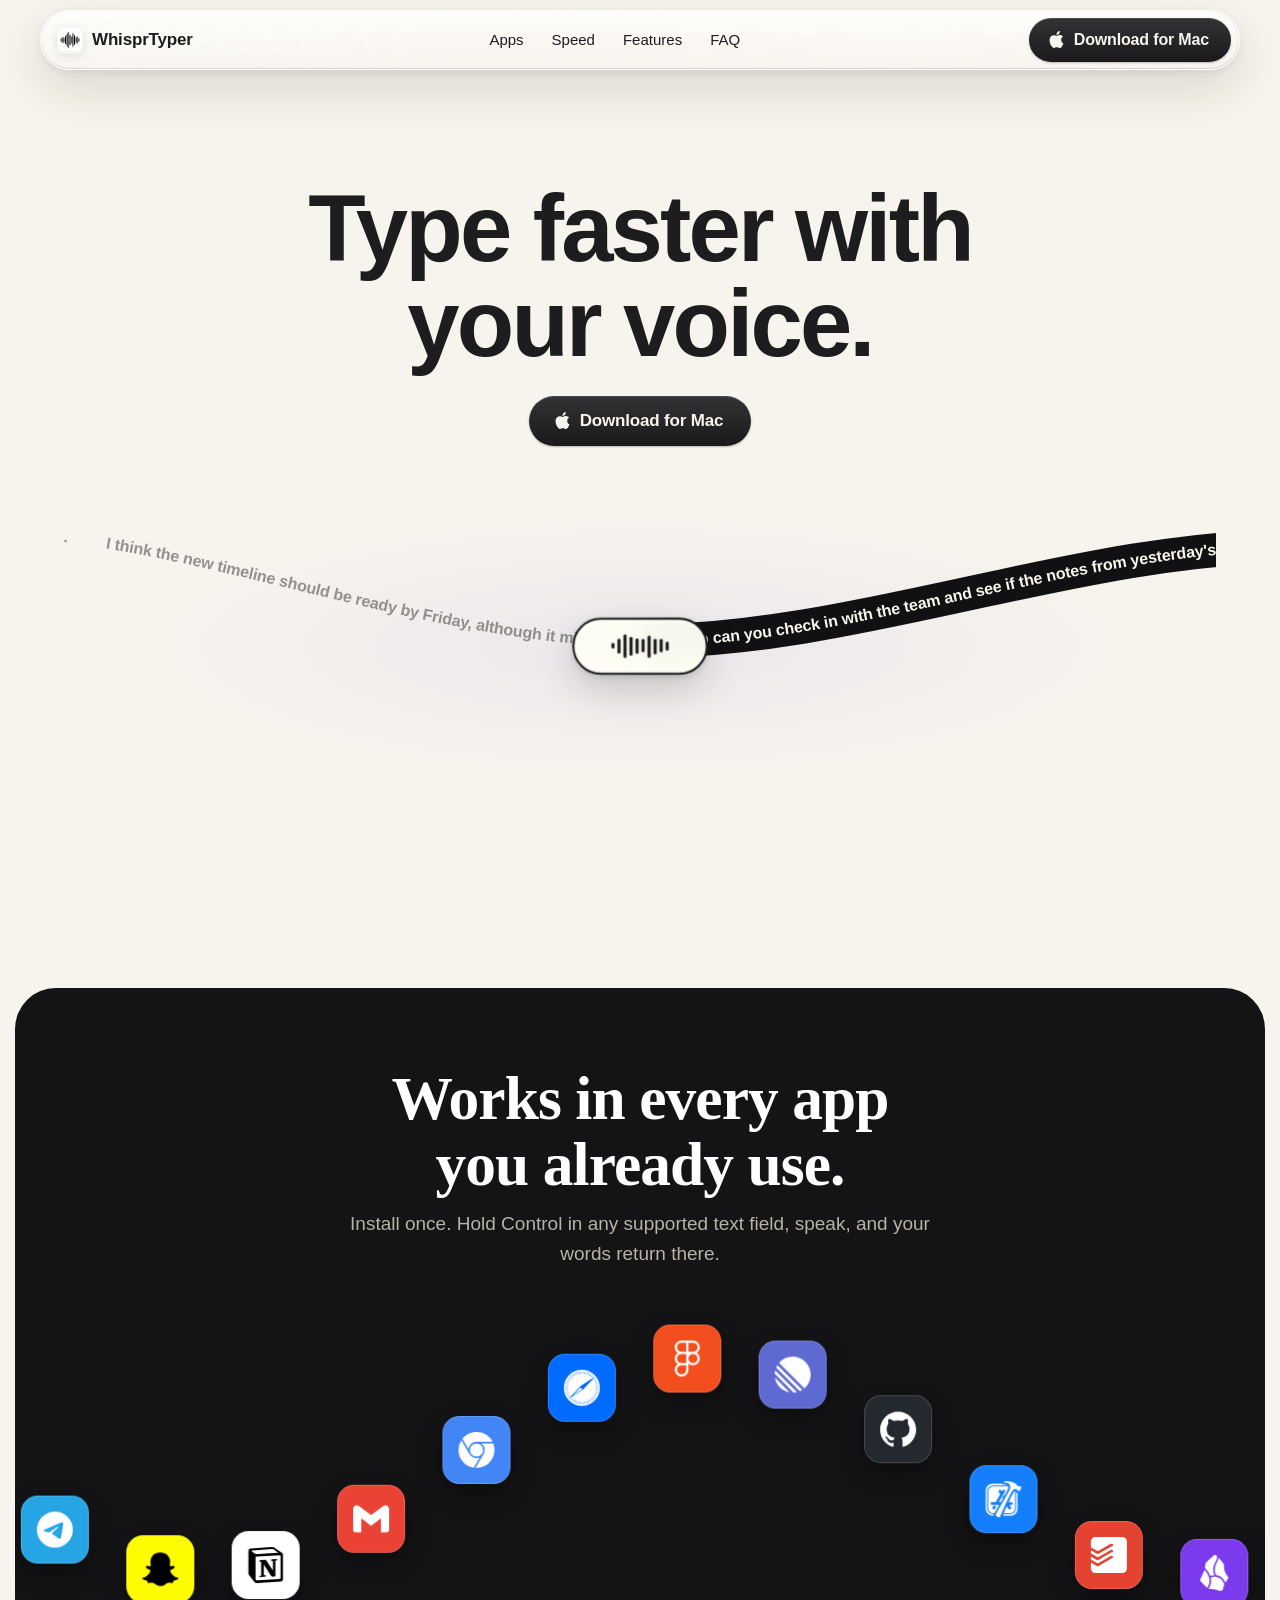
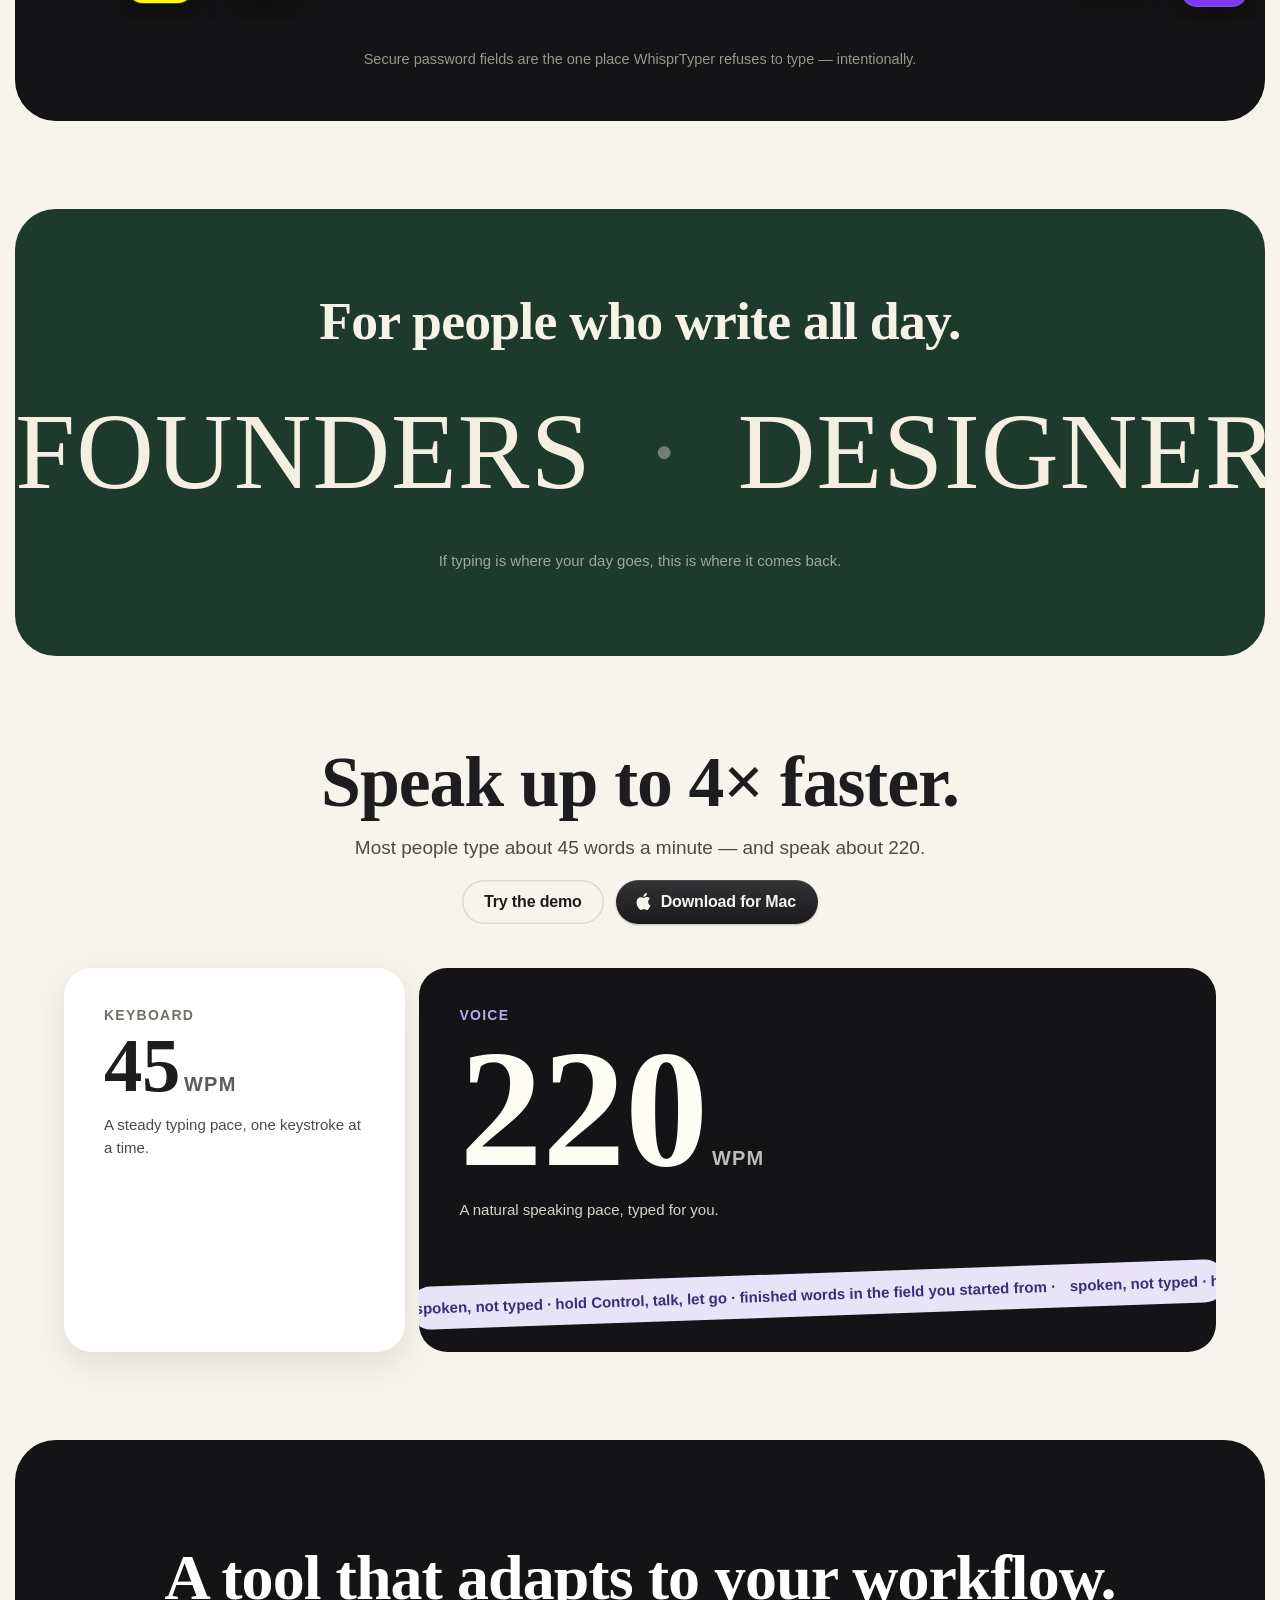
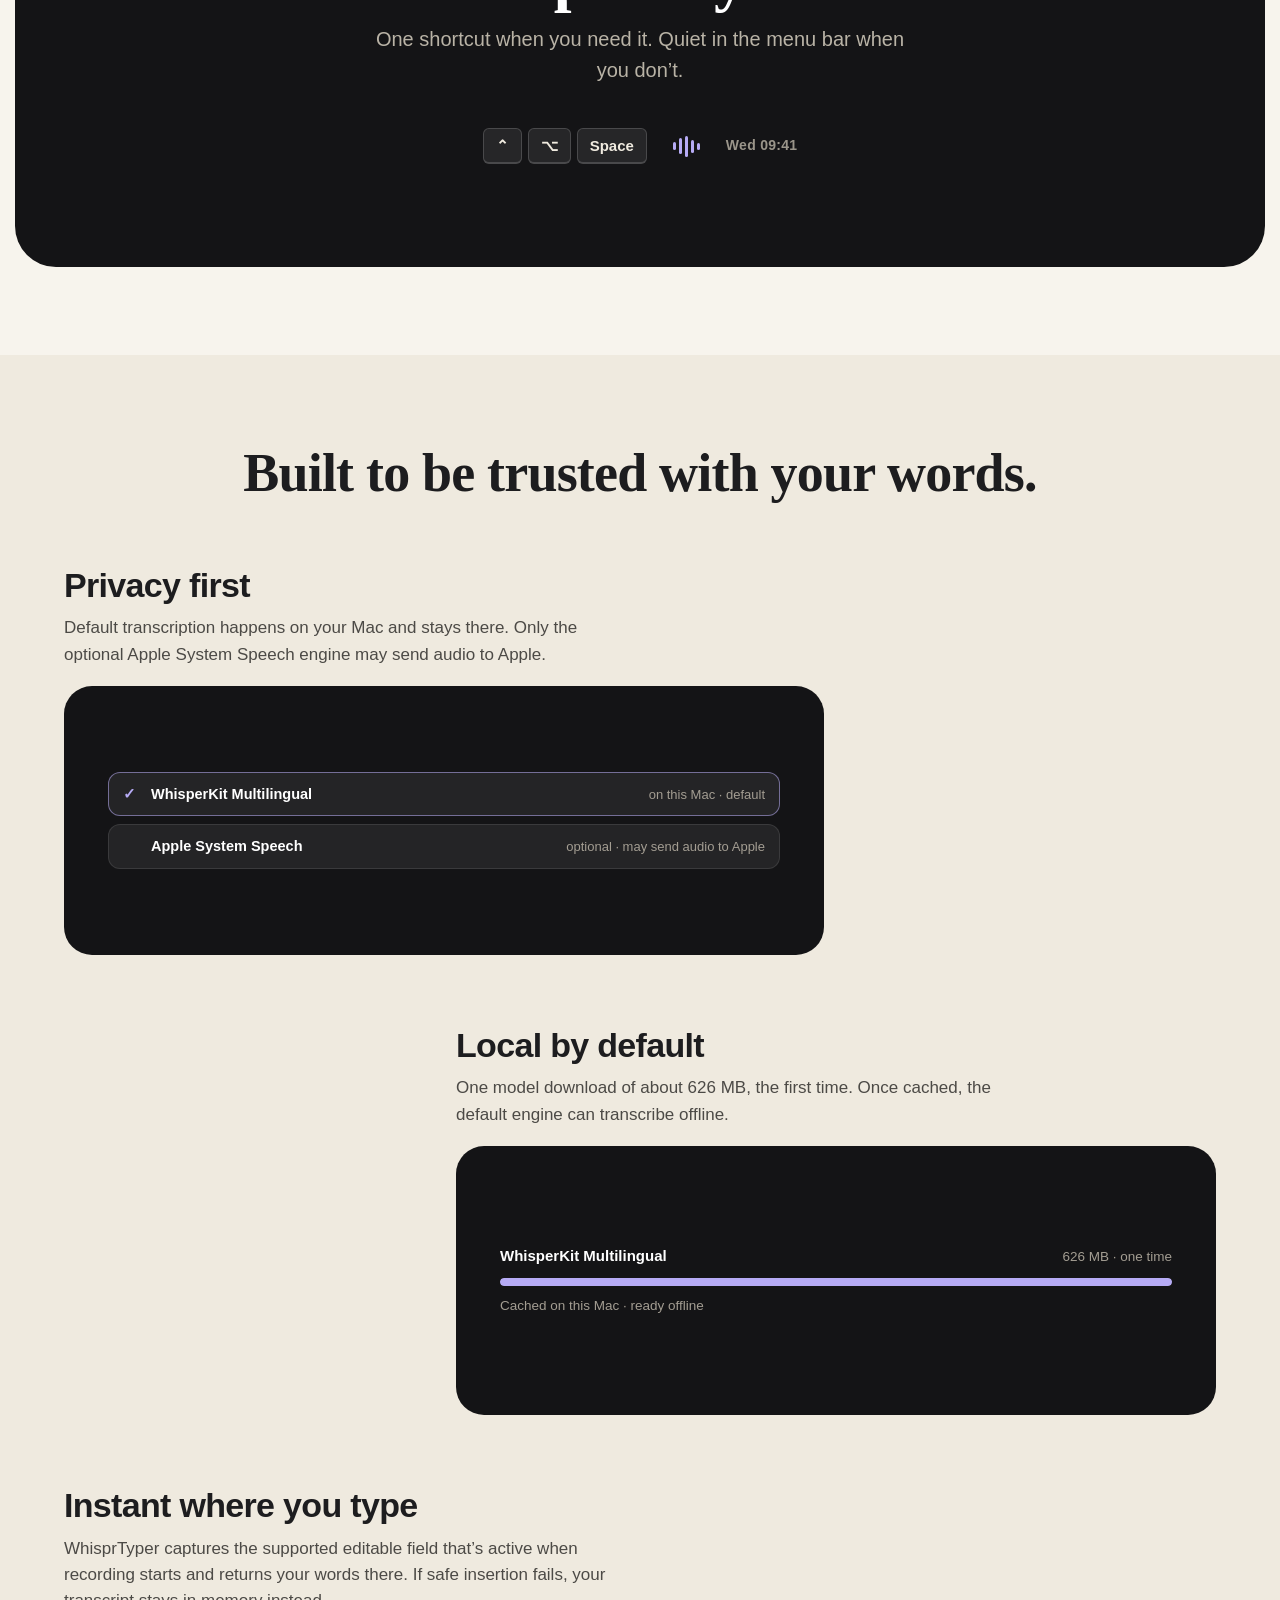
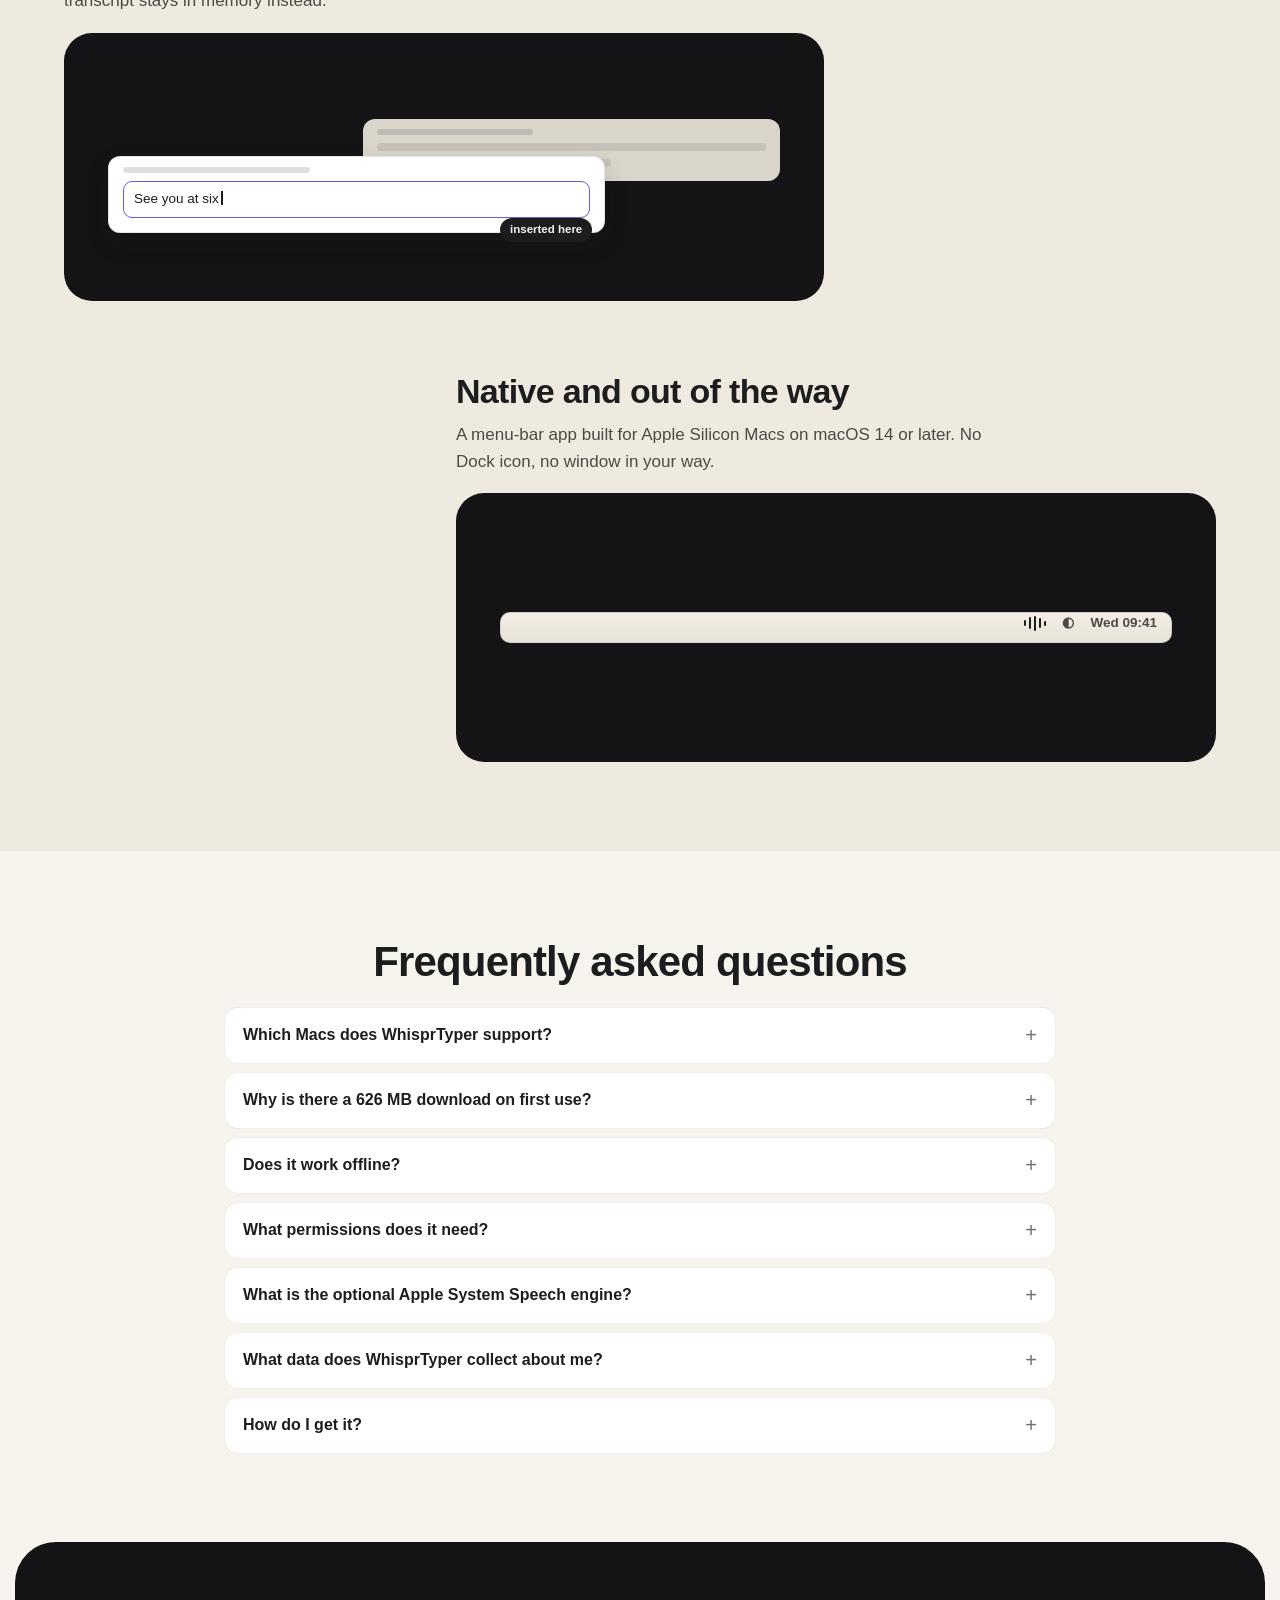
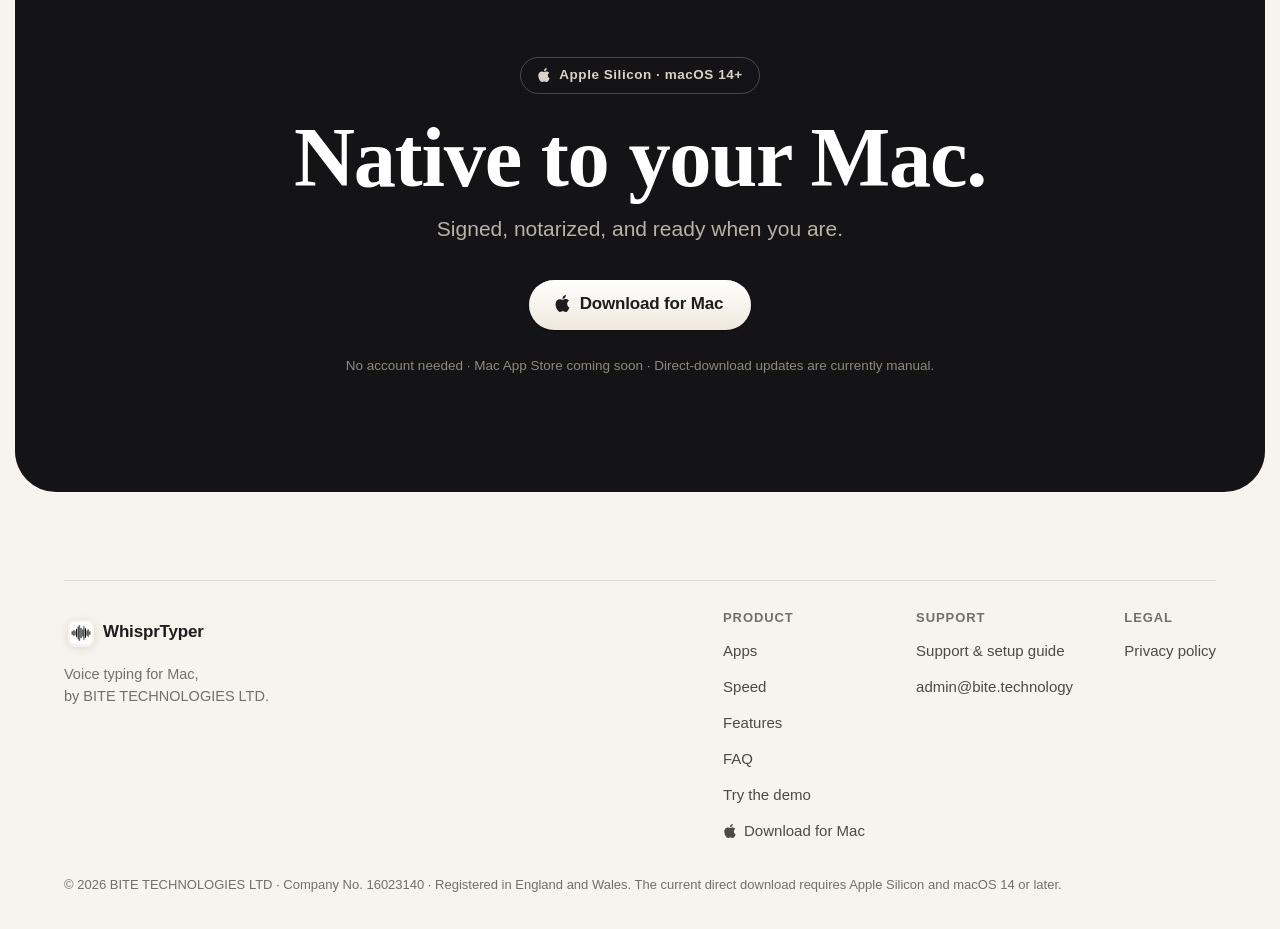
==== commit 72ac02bf: "feat: expand WhisprTyper landing experience - simplify the first viewport around voice typing and on" ====
--- a/index.html
+++ b/index.html
@@ -50,6 +50,10 @@
 </head>
 <body>
 
+<svg class="svg-defs" aria-hidden="true" focusable="false" width="0" height="0">
+  <symbol id="apple-mark-def" viewBox="0 0 24 24"><path d="M12.152 6.896c-.948 0-2.415-1.078-3.96-1.04-2.04.027-3.91 1.183-4.961 3.014-2.117 3.675-.546 9.103 1.519 12.09 1.013 1.454 2.208 3.09 3.792 3.039 1.52-.065 2.09-.987 3.935-.987 1.831 0 2.35.987 3.96.948 1.637-.026 2.676-1.48 3.676-2.948 1.156-1.688 1.636-3.325 1.662-3.415-.039-.013-3.182-1.221-3.22-4.857-.026-3.04 2.48-4.494 2.597-4.559-1.429-2.09-3.623-2.324-4.39-2.376-2-.156-3.675 1.09-4.61 1.09zM15.53 3.83c.843-1.012 1.4-2.427 1.245-3.83-1.207.052-2.662.805-3.532 1.818-.78.896-1.454 2.338-1.273 3.714 1.338.104 2.715-.688 3.559-1.701"/></symbol>
+</svg>
+
 <a class="skip-link" href="#main">Skip to content</a>
 
 <header class="site-header">
@@ -59,12 +63,12 @@
       <span>WhisprTyper</span>
     </a>
     <ul class="nav-links">
-      <li><a href="#product">Product</a></li>
-      <li><a href="#how">How it works</a></li>
-      <li><a href="#privacy">Privacy</a></li>
+      <li><a href="#apps">Apps</a></li>
+      <li><a href="#speed">Speed</a></li>
+      <li><a href="#features">Features</a></li>
       <li><a href="#faq">FAQ</a></li>
     </ul>
-    <a class="button button-ink nav-cta" href="https://github.com/bitetechnology/whisprtyper/releases/download/v1.0.0/WhisprTyper-1.0.zip" aria-label="Download WhisprTyper 1.0 for Apple Silicon">Download</a>
+    <a class="button button-ink nav-cta" href="https://github.com/bitetechnology/whisprtyper/releases/download/v1.0.0/WhisprTyper-1.0.zip"><svg class="apple-mark" viewBox="0 0 24 24" aria-hidden="true" focusable="false"><use href="#apple-mark-def"></use></svg>Download for Mac</a>
   </nav>
 </header>
 
@@ -72,14 +76,10 @@
 
   <!-- Hero -->
   <section class="hero" id="top">
-    <p class="eyebrow">Voice typing for Mac</p>
-    <h1 class="hero-title">Type faster with this app.</h1>
-    <p class="hero-sub">Hold Control, speak naturally, and let go. WhisprTyper types the finished words into the Mac app you were using.</p>
+    <h1 class="hero-title">Type faster with your voice.</h1>
     <div class="hero-actions">
-      <a class="button button-ink button-lg" href="https://github.com/bitetechnology/whisprtyper/releases/download/v1.0.0/WhisprTyper-1.0.zip">Download for Mac</a>
-      <a class="button button-ghost button-lg" href="#how">See how it works</a>
-    </div>
-    <p class="hero-note">macOS 14+ · Apple Silicon · On-device by default · No account · No transcript history</p>
+      <a class="button button-ink button-lg" href="https://github.com/bitetechnology/whisprtyper/releases/download/v1.0.0/WhisprTyper-1.0.zip"><svg class="apple-mark" viewBox="0 0 24 24" aria-hidden="true" focusable="false"><use href="#apple-mark-def"></use></svg>Download for Mac</a>
+    </div>
 
     <figure class="hero-flow">
       <div class="hero-stage" id="hero-stage" aria-hidden="true">
@@ -102,218 +102,271 @@
         <div class="voice-pill hero-pill" data-state="recording">
           <span class="pill-wave"><i></i><i></i><i></i><i></i><i></i><i></i><i></i><i></i><i></i><i></i></span>
         </div>
-        <span class="hero-stage-label">listens &middot; transcribes &middot; types</span>
-        <span class="hero-stage-tag hero-tag-in">You say</span>
-        <span class="hero-stage-tag hero-tag-out">WhisprTyper types</span>
-      </div>
-      <figcaption class="hero-stage-caption">Your words flow into WhisprTyper as speech. The same sentence flows out as finished text — punctuation included — ready for the field you were using.</figcaption>
+      </div>
     </figure>
   </section>
 
-  <!-- Interactive product demo -->
-  <section class="scene-section" id="product" aria-labelledby="scene-title">
-    <div class="demo-heading">
-      <p class="eyebrow">Try the flow</p>
-      <h2 id="scene-title">Hold. Talk. Let go. See it typed.</h2>
-      <p>This preview shows the real recording and finalizing states. It does not access your microphone.</p>
-    </div>
-    <figure class="scene">
-      <div class="scene-inner" id="voice-demo">
-        <div class="compose-card">
-          <div class="compose-head">
-            <label class="compose-title" for="demo-input">New message</label>
-            <span class="demo-badge">Interactive preview</span>
+  <!-- 1. App compatibility train -->
+  <section class="bleed" id="apps" aria-labelledby="apps-title">
+    <div class="ink-card apps-band">
+      <div class="apps-head">
+        <h2 id="apps-title">Works in every app you already use.</h2>
+        <p class="apps-lede">Install once. Hold Control in any supported text field, speak, and your words return there.</p>
+      </div>
+      <div class="apps-stage" id="apps-stage">
+        <ul class="app-train" id="app-train" aria-label="Apps WhisprTyper types into">
+          <li class="app-tile" data-app="discord" style="--tile:#5865F2">
+            <span class="visually-hidden">Discord</span>
+            <img src="assets/app-icons/discord.svg" alt="" width="30" height="30" loading="lazy">
+          </li>
+          <li class="app-tile" data-app="telegram" style="--tile:#26A5E4">
+            <span class="visually-hidden">Telegram</span>
+            <img src="assets/app-icons/telegram.svg" alt="" width="30" height="30" loading="lazy">
+          </li>
+          <li class="app-tile app-tile-bright" data-app="snapchat" style="--tile:#FFFC00">
+            <span class="visually-hidden">Snapchat</span>
+            <img src="assets/app-icons/snapchat.svg" alt="" width="30" height="30" loading="lazy">
+          </li>
+          <li class="app-tile app-tile-bright" data-app="notion" style="--tile:#FFFFFF">
+            <span class="visually-hidden">Notion</span>
+            <img src="assets/app-icons/notion.svg" alt="" width="30" height="30" loading="lazy">
+          </li>
+          <li class="app-tile" data-app="gmail" style="--tile:#EA4335">
+            <span class="visually-hidden">Gmail</span>
+            <img src="assets/app-icons/gmail.svg" alt="" width="30" height="30" loading="lazy">
+          </li>
+          <li class="app-tile" data-app="googlechrome" style="--tile:#4285F4">
+            <span class="visually-hidden">Google Chrome</span>
+            <img src="assets/app-icons/googlechrome.svg" alt="" width="30" height="30" loading="lazy">
+          </li>
+          <li class="app-tile" data-app="safari" style="--tile:#006CFF">
+            <span class="visually-hidden">Safari</span>
+            <img src="assets/app-icons/safari.svg" alt="" width="30" height="30" loading="lazy">
+          </li>
+          <li class="app-tile" data-app="figma" style="--tile:#F24E1E">
+            <span class="visually-hidden">Figma</span>
+            <img src="assets/app-icons/figma.svg" alt="" width="30" height="30" loading="lazy">
+          </li>
+          <li class="app-tile" data-app="linear" style="--tile:#5E6AD2">
+            <span class="visually-hidden">Linear</span>
+            <img src="assets/app-icons/linear.svg" alt="" width="30" height="30" loading="lazy">
+          </li>
+          <li class="app-tile" data-app="github" style="--tile:#24292F">
+            <span class="visually-hidden">GitHub</span>
+            <img src="assets/app-icons/github.svg" alt="" width="30" height="30" loading="lazy">
+          </li>
+          <li class="app-tile" data-app="xcode" style="--tile:#147EFB">
+            <span class="visually-hidden">Xcode</span>
+            <img src="assets/app-icons/xcode.svg" alt="" width="30" height="30" loading="lazy">
+          </li>
+          <li class="app-tile" data-app="todoist" style="--tile:#E44332">
+            <span class="visually-hidden">Todoist</span>
+            <img src="assets/app-icons/todoist.svg" alt="" width="30" height="30" loading="lazy">
+          </li>
+          <li class="app-tile" data-app="obsidian" style="--tile:#7C3AED">
+            <span class="visually-hidden">Obsidian</span>
+            <img src="assets/app-icons/obsidian.svg" alt="" width="30" height="30" loading="lazy">
+          </li>
+          <li class="app-tile" data-app="zoom" style="--tile:#0B5CFF">
+            <span class="visually-hidden">Zoom</span>
+            <img src="assets/app-icons/zoom.svg" alt="" width="30" height="30" loading="lazy">
+          </li>
+          <li class="app-tile" data-app="x" style="--tile:#111113">
+            <span class="visually-hidden">X</span>
+            <img src="assets/app-icons/x.svg" alt="" width="30" height="30" loading="lazy">
+          </li>
+          <li class="app-tile" data-app="instagram" style="--tile:#FF0069">
+            <span class="visually-hidden">Instagram</span>
+            <img src="assets/app-icons/instagram.svg" alt="" width="30" height="30" loading="lazy">
+          </li>
+          <li class="app-tile" data-app="whatsapp" style="--tile:#25D366">
+            <span class="visually-hidden">WhatsApp</span>
+            <img src="assets/app-icons/whatsapp.svg" alt="" width="30" height="30" loading="lazy">
+          </li>
+          <li class="app-tile" data-app="messenger" style="--tile:#00B2FF">
+            <span class="visually-hidden">Messenger</span>
+            <img src="assets/app-icons/messenger.svg" alt="" width="30" height="30" loading="lazy">
+          </li>
+          <li class="app-tile" data-app="googledrive" style="--tile:#4285F4">
+            <span class="visually-hidden">Google Drive</span>
+            <img src="assets/app-icons/googledrive.svg" alt="" width="30" height="30" loading="lazy">
+          </li>
+          <li class="app-tile" data-app="reddit" style="--tile:#FF4500">
+            <span class="visually-hidden">Reddit</span>
+            <img src="assets/app-icons/reddit.svg" alt="" width="30" height="30" loading="lazy">
+          </li>
+          <li class="app-tile" data-app="spotify" style="--tile:#1DB954">
+            <span class="visually-hidden">Spotify</span>
+            <img src="assets/app-icons/spotify.svg" alt="" width="30" height="30" loading="lazy">
+          </li>
+          <li class="app-tile" data-app="firefoxbrowser" style="--tile:#FF7139">
+            <span class="visually-hidden">Firefox Browser</span>
+            <img src="assets/app-icons/firefoxbrowser.svg" alt="" width="30" height="30" loading="lazy">
+          </li>
+          <li class="app-tile" data-app="dropbox" style="--tile:#0061FF">
+            <span class="visually-hidden">Dropbox</span>
+            <img src="assets/app-icons/dropbox.svg" alt="" width="30" height="30" loading="lazy">
+          </li>
+          <li class="app-tile" data-app="protonmail" style="--tile:#6D4AFF">
+            <span class="visually-hidden">Proton Mail</span>
+            <img src="assets/app-icons/protonmail.svg" alt="" width="30" height="30" loading="lazy">
+          </li>
+        </ul>
+      </div>
+      <p class="apps-note">Secure password fields are the one place WhisprTyper refuses to type — intentionally.</p>
+    </div>
+  </section>
+
+  <!-- 2. Role marquee -->
+  <section class="bleed roles" aria-labelledby="roles-title">
+    <div class="roles-card">
+      <h2 id="roles-title">For people who write all day.</h2>
+      <div class="roles-marquee" data-marquee>
+        <div class="roles-track">
+          <ul class="roles-list">
+            <li>FOUNDERS</li><li class="roles-dot" aria-hidden="true">·</li>
+            <li>DESIGNERS</li><li class="roles-dot" aria-hidden="true">·</li>
+            <li>ENGINEERS</li><li class="roles-dot" aria-hidden="true">·</li>
+            <li>OPERATORS</li><li class="roles-dot" aria-hidden="true">·</li>
+            <li>RESEARCHERS</li><li class="roles-dot" aria-hidden="true">·</li>
+            <li>CREATORS</li><li class="roles-dot" aria-hidden="true">·</li>
+            <li>WRITERS</li><li class="roles-dot" aria-hidden="true">·</li>
+            <li>CONSULTANTS</li><li class="roles-dot" aria-hidden="true">·</li>
+          </ul>
+          <ul class="roles-list" aria-hidden="true">
+            <li>FOUNDERS</li><li class="roles-dot">·</li>
+            <li>DESIGNERS</li><li class="roles-dot">·</li>
+            <li>ENGINEERS</li><li class="roles-dot">·</li>
+            <li>OPERATORS</li><li class="roles-dot">·</li>
+            <li>RESEARCHERS</li><li class="roles-dot">·</li>
+            <li>CREATORS</li><li class="roles-dot">·</li>
+            <li>WRITERS</li><li class="roles-dot">·</li>
+            <li>CONSULTANTS</li><li class="roles-dot">·</li>
+          </ul>
+        </div>
+      </div>
+      <p class="roles-note">If typing is where your day goes, this is where it comes back.</p>
+    </div>
+  </section>
+
+  <!-- 3. Speed comparison -->
+  <section class="speed" id="speed" aria-labelledby="speed-title">
+    <div class="speed-head">
+      <h2 id="speed-title">Speak up to 4× faster.</h2>
+      <p class="speed-lede">Most people type about 45 words a minute — and speak about 220.</p>
+      <div class="speed-actions">
+        <a class="button button-ghost" href="demo.html">Try the demo</a>
+        <a class="button button-ink" href="https://github.com/bitetechnology/whisprtyper/releases/download/v1.0.0/WhisprTyper-1.0.zip"><svg class="apple-mark" viewBox="0 0 24 24" aria-hidden="true" focusable="false"><use href="#apple-mark-def"></use></svg>Download for Mac</a>
+      </div>
+    </div>
+    <div class="speed-grid">
+      <article class="speed-card speed-card-keys">
+        <h3>Keyboard</h3>
+        <p class="wpm"><span class="wpm-num">45</span> <span class="wpm-unit">WPM</span></p>
+        <p class="speed-note">A steady typing pace, one keystroke at a time.</p>
+      </article>
+      <article class="speed-card speed-card-voice">
+        <h3>Voice</h3>
+        <p class="wpm"><span class="wpm-num">220</span> <span class="wpm-unit">WPM</span></p>
+        <p class="speed-note">A natural speaking pace, typed for you.</p>
+        <div class="speed-ribbon" data-marquee aria-hidden="true">
+          <div class="ribbon-track">
+            <span>spoken, not typed · hold Control, talk, let go · finished words in the field you started from ·&nbsp;</span>
+            <span>spoken, not typed · hold Control, talk, let go · finished words in the field you started from ·&nbsp;</span>
           </div>
-          <textarea class="compose-input" id="demo-input" rows="4" readonly>Just finished the draft. I can send it over after lunch so you have time to read it before the meeting.</textarea>
-        </div>
-        <button class="voice-pill" id="demo-pill" type="button" data-state="idle" aria-label="Activate or press and hold to preview dictation" aria-describedby="demo-status">
-          <span class="pill-wave" aria-hidden="true"><i></i><i></i><i></i><i></i><i></i><i></i><i></i><i></i><i></i><i></i></span>
-          <svg class="pill-spinner" viewBox="0 0 16 16" aria-hidden="true">
-            <circle cx="8" cy="8" r="6.5" pathLength="100"></circle>
-          </svg>
-        </button>
-        <p class="demo-status" id="demo-status" aria-live="polite">Hold Control, press and hold the pill, or activate it once.</p>
-      </div>
-    </figure>
-    <p class="scene-caption">WhisprTyper finalizes your words, then returns them to the supported editable field that was active when you started. If that field is unavailable, the transcript stays available in memory.</p>
-  </section>
-
-  <!-- CTA strip -->
-  <aside class="cta-strip" aria-label="Get the app">
-    <p>WhisprTyper 1.0 is available now as a signed and notarized direct download for Apple Silicon Macs.</p>
-    <a class="button button-ink" href="https://github.com/bitetechnology/whisprtyper/releases/download/v1.0.0/WhisprTyper-1.0.zip">Download for Mac</a>
-  </aside>
-
-  <!-- Works where you type -->
-  <section class="apps" aria-labelledby="apps-title">
-    <div class="apps-card">
-      <h2 id="apps-title">Works across your Mac</h2>
-      <p class="apps-sub">No plugins or per-app setup. WhisprTyper works with supported editable fields and intentionally refuses secure password fields.</p>
-      <ul class="app-strip">
-        <li><svg viewBox="0 0 24 24" aria-hidden="true"><rect x="3" y="5" width="18" height="14" rx="2"/><path d="M3.5 6.5 12 13l8.5-6.5"/></svg>Email</li>
-        <li><svg viewBox="0 0 24 24" aria-hidden="true"><path d="M4 5h16v11H9l-5 4z"/></svg>Chat &amp; messages</li>
-        <li><svg viewBox="0 0 24 24" aria-hidden="true"><rect x="5" y="3" width="14" height="18" rx="2"/><path d="M8.5 8h7M8.5 12h7M8.5 16h4"/></svg>Notes</li>
-        <li><svg viewBox="0 0 24 24" aria-hidden="true"><path d="M13 3H7a2 2 0 0 0-2 2v14a2 2 0 0 0 2 2h10a2 2 0 0 0 2-2V9z"/><path d="M13 3v6h6"/></svg>Documents</li>
-        <li><svg viewBox="0 0 24 24" aria-hidden="true"><path d="M8.5 7 4 12l4.5 5M15.5 7 20 12l-4.5 5"/></svg>Code editors</li>
-        <li><svg viewBox="0 0 24 24" aria-hidden="true"><circle cx="12" cy="12" r="8.5"/><path d="M3.5 12h17M12 3.5c-5.5 5-5.5 12 0 17 5.5-5 5.5-12 0-17z"/></svg>Browser text boxes</li>
-        <li class="app-any"><svg viewBox="0 0 24 24" aria-hidden="true"><path d="M12 4v16M9 4h6M9 20h6"/></svg>Supported editable fields</li>
-      </ul>
-    </div>
-  </section>
-
-  <!-- How it works -->
-  <section class="how" id="how" aria-labelledby="how-title">
-    <div class="how-inner">
-      <p class="eyebrow">How it works</p>
-      <h2 id="how-title">Hold. Talk. Let go.</h2>
-      <ol class="how-steps">
-        <li class="reveal">
-          <span class="step-key"><kbd>⌃ control</kbd></span>
-          <h3>Hold Control</h3>
-          <p>Quick push-to-talk on the bare Control key is enabled by default. Hold it down from any app.</p>
-        </li>
-        <li class="reveal">
-          <span class="step-key step-key-wave" aria-hidden="true"><i></i><i></i><i></i><i></i><i></i></span>
-          <h3>Talk</h3>
-          <p>Say what you want to write, in your own words. The default engine transcribes on your Mac.</p>
-        </li>
-        <li class="reveal">
-          <span class="step-key"><kbd>release</kbd></span>
-          <h3>Let go</h3>
-          <p>The finished words return to the supported editable field that was active when you started speaking.</p>
-        </li>
-      </ol>
-      <p class="how-footnote">Prefer a different trigger? The global shortcut defaults to <kbd>⌃</kbd><kbd>⌥</kbd><kbd>Space</kbd> and is configurable, with push-to-talk, toggle, and automatic speech trigger modes.</p>
-    </div>
-  </section>
-
-  <!-- Feature bento -->
-  <section class="bento" id="features" aria-labelledby="bento-title">
-    <h2 id="bento-title">Built to be trusted with your words</h2>
-    <div class="bento-grid">
-
-      <article class="bento-card bento-dark bento-local reveal">
-        <h3>Transcription happens on your Mac</h3>
-        <p>The default WhisperKit Multilingual engine runs locally after a one-time model download of about 626&nbsp;MB. Once cached, it can work offline. No accounts, no ads, no analytics, no developer-operated transcription cloud.</p>
-        <div class="engine-mock" aria-hidden="true">
-          <div class="engine-row engine-row-active">
-            <span class="engine-check">✓</span>
-            <span class="engine-name">WhisperKit Multilingual</span>
-            <span class="engine-note">on this Mac · default</span>
+        </div>
+      </article>
+    </div>
+  </section>
+
+  <!-- 4. Workflow statement -->
+  <section class="bleed workflow" aria-labelledby="workflow-title">
+    <div class="ink-card workflow-card">
+      <h2 id="workflow-title">A tool that adapts to your workflow.</h2>
+      <p class="workflow-lede">One shortcut when you need it. Quiet in the menu bar when you don’t.</p>
+      <div class="workflow-motif" aria-hidden="true">
+        <span class="motif-keys"><kbd>⌃</kbd><kbd>⌥</kbd><kbd>Space</kbd></span>
+        <span class="motif-wave"><i></i><i></i><i></i><i></i><i></i></span>
+        <span class="motif-clock">Wed 09:41</span>
+      </div>
+    </div>
+  </section>
+
+  <!-- 5. Feature field -->
+  <section class="bleed features" id="features" aria-labelledby="features-title">
+    <div class="features-inner">
+      <h2 id="features-title" class="features-heading">Built to be trusted with your words.</h2>
+
+      <div class="feature-story reveal">
+        <div class="feature-copy">
+          <h3>Privacy first</h3>
+          <p>Default transcription happens on your Mac and stays there. Only the optional Apple System Speech engine may send audio to Apple.</p>
+        </div>
+        <article class="feature-card">
+          <div class="engine-mock" aria-hidden="true">
+            <div class="engine-row engine-row-active">
+              <span class="engine-check">✓</span>
+              <span class="engine-name">WhisperKit Multilingual</span>
+              <span class="engine-note">on this Mac · default</span>
+            </div>
+            <div class="engine-row">
+              <span class="engine-check"></span>
+              <span class="engine-name">Apple System Speech</span>
+              <span class="engine-note">optional · may send audio to Apple</span>
+            </div>
           </div>
-          <div class="engine-row">
-            <span class="engine-check"></span>
-            <span class="engine-name">Apple System Speech</span>
-            <span class="engine-note">optional · may send audio to Apple</span>
+        </article>
+      </div>
+
+      <div class="feature-story feature-story-alt reveal">
+        <div class="feature-copy">
+          <h3>Local by default</h3>
+          <p>One model download of about 626&nbsp;MB, the first time. Once cached, the default engine can transcribe offline.</p>
+        </div>
+        <article class="feature-card">
+          <div class="model-mock" aria-hidden="true">
+            <div class="model-row"><span class="model-name">WhisperKit Multilingual</span><span class="model-size">626 MB · one time</span></div>
+            <div class="model-bar"><i></i></div>
+            <div class="model-status">Cached on this Mac · ready offline</div>
           </div>
-        </div>
-      </article>
-
-      <article class="bento-card bento-lavender bento-modes reveal">
-        <h3>Pick how capture starts</h3>
-        <p>Hold to talk, toggle it on, or let it start when you begin speaking.</p>
-        <div class="capture-mock" aria-hidden="true">
-          <div class="capture-row capture-row-active"><span class="capture-radio"></span>Push-to-talk</div>
-          <div class="capture-row"><span class="capture-radio"></span>Toggle</div>
-          <div class="capture-row"><span class="capture-radio"></span>Speech trigger</div>
-        </div>
-      </article>
-
-      <article class="bento-card bento-white bento-insert reveal">
-        <h3>Words return to the original field</h3>
-        <p>WhisprTyper captures the supported editable field that is active when recording starts and attempts to insert only there. If the field cannot be safely recovered, it keeps the transcript in memory instead.</p>
-        <div class="insert-mock" aria-hidden="true">
-          <div class="mini-window mini-back"><span class="mini-bar"></span><span class="ghost-line"></span><span class="ghost-line short"></span></div>
-          <div class="mini-window mini-front">
-            <span class="mini-bar"></span>
-            <span class="insert-field">See you at six<span class="caret caret-ink"></span></span>
-            <span class="insert-badge">inserted here</span>
+        </article>
+      </div>
+
+      <div class="feature-story reveal">
+        <div class="feature-copy">
+          <h3>Instant where you type</h3>
+          <p>WhisprTyper captures the supported editable field that’s active when recording starts and returns your words there. If safe insertion fails, your transcript stays in memory instead.</p>
+        </div>
+        <article class="feature-card">
+          <div class="insert-mock" aria-hidden="true">
+            <div class="mini-window mini-back"><span class="mini-bar"></span><span class="ghost-line"></span><span class="ghost-line short"></span></div>
+            <div class="mini-window mini-front">
+              <span class="mini-bar"></span>
+              <span class="insert-field">See you at six<span class="caret caret-ink"></span></span>
+              <span class="insert-badge">inserted here</span>
+            </div>
           </div>
-        </div>
-      </article>
-
-      <article class="bento-card bento-amber bento-password reveal">
-        <h3>Password fields are refused</h3>
-        <p>WhisprTyper will not type into password fields. Not by accident, not on request.</p>
-        <div class="refused-mock" aria-hidden="true">
-          <span class="refused-dots">••••••••</span>
-          <span class="refused-badge">refused</span>
-        </div>
-      </article>
-
-      <article class="bento-card bento-paper bento-memory reveal">
-        <h3>One transcript, in memory only</h3>
-        <p>If insertion fails, your latest transcript is held in RAM so you can copy it or retry the original destination. Retry is unavailable after successful insertion; memory clears when the app quits.</p>
-        <div class="menu-mock" aria-hidden="true">
-          <div class="menu-item menu-item-active">Copy Last Transcript</div>
-          <div class="menu-item">Retry Last Insertion</div>
-          <div class="menu-item">Quit <span class="menu-note">clears memory</span></div>
-        </div>
-      </article>
-
-      <article class="bento-card bento-white bento-menubar reveal">
-        <h3>Lives in the menu bar</h3>
-        <p>A native macOS&nbsp;14+ app that waits quietly next to your clock. No Dock icon, no window in your way.</p>
-        <div class="menubar-mock" aria-hidden="true">
-          <span class="menubar-wave"><i></i><i></i><i></i><i></i><i></i></span>
-          <span class="menubar-item">◐</span>
-          <span class="menubar-item">Wed 09:41</span>
-        </div>
-      </article>
-
-    </div>
-    <p class="cta-inline"><a class="button button-ink" href="https://github.com/bitetechnology/whisprtyper/releases/download/v1.0.0/WhisprTyper-1.0.zip">Download for Mac</a></p>
-  </section>
-
-  <!-- Use cases -->
-  <section class="usecases" aria-labelledby="usecases-title">
-    <h2 id="usecases-title">Where talking beats typing</h2>
-    <div class="usecase-grid">
-      <article class="usecase-card reveal">
-        <h3>Messages</h3>
-        <p>Say the whole reply instead of thumbing out a short one. It lands in the message box, ready to review and send.</p>
-        <p class="usecase-example">“Sounds good, I can pick it up after lunch. Want me to bring the printouts?”</p>
-      </article>
-      <article class="usecase-card reveal">
-        <h3>Documents</h3>
-        <p>Dictate the rough first draft while the thinking is fresh, then shape it with your keyboard.</p>
-        <p class="usecase-example">“The goal this quarter is to cut onboarding time in half. Here’s the plan.”</p>
-      </article>
-      <article class="usecase-card reveal">
-        <h3>Support replies</h3>
-        <p>Talking makes it cheap to be thorough. Walk through the fix out loud and send the complete answer.</p>
-        <p class="usecase-example">“Thanks for flagging this. Here’s what’s happening and two ways to fix it.”</p>
-      </article>
-      <article class="usecase-card reveal">
-        <h3>Code prose</h3>
-        <p>Commit messages, review comments, TODOs. Dictate the words around your code and keep your hands on the problem.</p>
-        <p class="usecase-example">“Fix race in session refresh: take the lock before reading the expiry timestamp.”</p>
-      </article>
-    </div>
-  </section>
-
-  <!-- Privacy -->
-  <section class="privacy" id="privacy" aria-labelledby="privacy-title">
-    <div class="privacy-inner">
-      <div class="privacy-copy">
-        <p class="eyebrow eyebrow-light">Privacy</p>
-        <h2 id="privacy-title">Your words stay off our servers</h2>
-        <p>WhisprTyper has no account system, no ads, no analytics, no tracking, and no developer-operated transcription backend. Audio is used for the current transcription; the only thing kept is one transcript in memory, for recovery, until you quit.</p>
-        <p>If you explicitly switch to the optional Apple System Speech engine, macOS may send audio to Apple under Apple’s privacy policy. The default engine stays on your Mac.</p>
-        <a class="text-link text-link-light" href="privacy.html">Read the full privacy policy</a>
-      </div>
-      <ul class="privacy-facts" aria-label="Privacy facts">
-        <li>No account</li>
-        <li>No transcript history</li>
-        <li>No analytics or tracking</li>
-        <li>Local by default</li>
-        <li>Password fields refused</li>
-        <li>Recovery clears on quit</li>
-      </ul>
-    </div>
-  </section>
-
-  <!-- FAQ -->
+        </article>
+      </div>
+
+      <div class="feature-story feature-story-alt reveal">
+        <div class="feature-copy">
+          <h3>Native and out of the way</h3>
+          <p>A menu-bar app built for Apple Silicon Macs on macOS&nbsp;14 or later. No Dock icon, no window in your way.</p>
+        </div>
+        <article class="feature-card">
+          <div class="menubar-mock" aria-hidden="true">
+            <span class="menubar-wave"><i></i><i></i><i></i><i></i><i></i></span>
+            <span class="menubar-item">◐</span>
+            <span class="menubar-item">Wed 09:41</span>
+          </div>
+        </article>
+      </div>
+
+    </div>
+  </section>
+
+  <!-- 6. FAQ -->
   <section class="faq" id="faq" aria-labelledby="faq-title">
     <h2 id="faq-title">Frequently asked questions</h2>
     <div class="faq-list">
@@ -343,32 +396,19 @@
       </details>
       <details>
         <summary>How do I get it?</summary>
-        <p><a href="https://github.com/bitetechnology/whisprtyper/releases/download/v1.0.0/WhisprTyper-1.0.zip">Download the signed and notarized Apple Silicon build directly</a>. The Mac App Store version is still in preparation.</p>
-      </details>
-    </div>
-  </section>
-
-  <!-- Download -->
-  <section class="download" id="download" aria-labelledby="download-title">
-    <div class="download-inner">
-      <p class="eyebrow eyebrow-light">Get WhisprTyper</p>
-      <h2 id="download-title">Download WhisprTyper 1.0</h2>
-      <p class="download-sub">The signed and notarized direct build is available now for Apple Silicon. The Mac App Store version is still in preparation.</p>
-      <div class="channel-grid">
-        <article class="channel-card">
-          <h3>Direct download</h3>
-          <p class="channel-status">Available now · Apple Silicon</p>
-          <p>Version 1.0 for macOS 14 or later, signed with our Developer ID and notarized by Apple. Direct-download updates are currently manual.</p>
-          <a class="button button-paper" href="https://github.com/bitetechnology/whisprtyper/releases/download/v1.0.0/WhisprTyper-1.0.zip">Download for Mac</a>
-        </article>
-        <article class="channel-card">
-          <h3>Mac App Store</h3>
-          <p class="channel-status">Coming soon</p>
-          <p>We’re preparing the App Store submission. Email admin@bite.technology and we’ll send a note the day it goes live.</p>
-          <a class="text-link text-link-light" href="mailto:admin@bite.technology?subject=WhisprTyper%20App%20Store%20Launch%20Note">Email for a launch note</a>
-        </article>
-      </div>
-      <p class="download-fine">Requires Apple Silicon and macOS 14 or later · No account needed</p>
+        <p><a href="https://github.com/bitetechnology/whisprtyper/releases/download/v1.0.0/WhisprTyper-1.0.zip"><svg class="apple-mark" viewBox="0 0 24 24" aria-hidden="true" focusable="false"><use href="#apple-mark-def"></use></svg>Download the signed and notarized Apple Silicon build directly</a>. The Mac App Store version is still in preparation.</p>
+      </details>
+    </div>
+  </section>
+
+  <!-- 7. Final native Mac CTA -->
+  <section class="bleed final" id="download" aria-labelledby="download-title">
+    <div class="ink-card final-card">
+      <p class="platform-badge"><svg class="apple-mark" viewBox="0 0 24 24" aria-hidden="true" focusable="false"><use href="#apple-mark-def"></use></svg>Apple Silicon · macOS 14+</p>
+      <h2 id="download-title">Native to your Mac.</h2>
+      <p class="final-lede">Signed, notarized, and ready when you are.</p>
+      <p class="final-action"><a class="button button-paper button-lg" href="https://github.com/bitetechnology/whisprtyper/releases/download/v1.0.0/WhisprTyper-1.0.zip"><svg class="apple-mark" viewBox="0 0 24 24" aria-hidden="true" focusable="false"><use href="#apple-mark-def"></use></svg>Download for Mac</a></p>
+      <p class="final-fine">No account needed · Mac App Store coming soon · Direct-download updates are currently manual.</p>
     </div>
   </section>
 
@@ -385,23 +425,25 @@
     </div>
     <nav class="footer-cols" aria-label="Footer">
       <div>
-        <h3>Product</h3>
+        <h2>Product</h2>
         <ul>
-          <li><a href="#product">Product</a></li>
-          <li><a href="#how">How it works</a></li>
+          <li><a href="#apps">Apps</a></li>
+          <li><a href="#speed">Speed</a></li>
+          <li><a href="#features">Features</a></li>
           <li><a href="#faq">FAQ</a></li>
-          <li><a href="https://github.com/bitetechnology/whisprtyper/releases/download/v1.0.0/WhisprTyper-1.0.zip">Download for Mac</a></li>
+          <li><a href="demo.html">Try the demo</a></li>
+          <li><a href="https://github.com/bitetechnology/whisprtyper/releases/download/v1.0.0/WhisprTyper-1.0.zip"><svg class="apple-mark" viewBox="0 0 24 24" aria-hidden="true" focusable="false"><use href="#apple-mark-def"></use></svg>Download for Mac</a></li>
         </ul>
       </div>
       <div>
-        <h3>Support</h3>
+        <h2>Support</h2>
         <ul>
           <li><a href="support.html">Support &amp; setup guide</a></li>
           <li><a href="mailto:admin@bite.technology?subject=WhisprTyper%20Support">admin@bite.technology</a></li>
         </ul>
       </div>
       <div>
-        <h3>Legal</h3>
+        <h2>Legal</h2>
         <ul>
           <li><a href="privacy.html">Privacy policy</a></li>
         </ul>
--- a/styles.css
+++ b/styles.css
@@ -5,19 +5,22 @@
 :root {
   --ink: #1d1d1f;
   --ink-soft: #4c4a46;
-  --ink-faint: #7a766f;
+  --ink-faint: #746f67;
   --paper: #f7f4ed;
   --paper-deep: #efeadf;
   --white: #ffffff;
   --lavender: #e8e3f7;
   --lavender-deep: #d8d0f0;
-  --accent: #6f63e0;
+  --accent: #685ecf;
   --amber: #f7ddc0;
   --amber-deep: #efcfa8;
   --dark: #1d1d1f;
   --dark-warm: #241f1a;
   --hairline: rgba(29, 29, 31, 0.12);
   --ivory: rgb(247 247 235); /* pill bars: RGB .97/.97/.92 */
+  --pine: #1d3a2c;
+  --ink-card: #141416;
+  --serif-display: "New York", "Iowan Old Style", "Palatino", Georgia, "Times New Roman", serif;
   --wrap: 1200px;
   --gutter: clamp(12px, 2.5vw, 24px);
   --section-gap: clamp(56px, 7vw, 88px);
@@ -37,6 +40,10 @@
 * { box-sizing: border-box; }
 
 html { scroll-behavior: smooth; }
+
+:where(#apps, #speed, #features, #faq, #download) {
+  scroll-margin-top: 92px;
+}
 @media (prefers-reduced-motion: reduce) {
   html { scroll-behavior: auto; }
 }
@@ -175,7 +182,15 @@
 }
 main > .hero { margin-top: 0; }
 main > .scene-section { margin-top: clamp(28px, 4vw, 44px); }
-main > .cta-strip { margin-top: clamp(28px, 4vw, 44px); }
+
+/* Full-bleed bands escape the centered column; their inner cards keep a thin
+   safe inset so rounded corners never touch the viewport edge and the page
+   can never scroll horizontally. */
+main > section.bleed {
+  max-width: none;
+  padding-inline: 0;
+  width: 100%;
+}
 
 /* ---------- Header / nav ---------- */
 
@@ -301,8 +316,8 @@
     flex-direction: column;
     align-items: center;
     justify-content: center;
-    min-height: calc(100vh - 132px);
-    min-height: calc(100svh - 132px);
+    min-height: calc(100vh - 60px);
+    min-height: calc(100svh - 60px);
     padding-top: clamp(24px, 4vh, 56px);
     padding-bottom: 12px;
   }
@@ -314,15 +329,7 @@
   font-weight: 700;
   letter-spacing: -0.03em;
   line-height: 1.01;
-  margin-bottom: 18px;
-}
-
-.hero-sub {
-  font-size: clamp(18px, 2.3vw, 22px);
-  color: var(--ink-soft);
-  max-width: 660px;
-  margin: 0 auto 8px;
-  text-wrap: pretty;
+  margin-bottom: 24px;
 }
 
 .hero-actions {
@@ -330,13 +337,7 @@
   justify-content: center;
   flex-wrap: wrap;
   gap: 12px;
-  margin-bottom: 16px;
-}
-
-.hero-note {
-  font-size: 14px;
-  color: var(--ink-faint);
-  margin: 0;
+  margin-bottom: 0;
 }
 
 /* ---------- Hero continuous flow-through conveyor ----------
@@ -355,7 +356,7 @@
    diagram. */
 
 .hero-flow {
-  margin: clamp(30px, 5vh, 54px) 0 0;
+  margin: clamp(22px, 3.5vh, 38px) 0 0;
   width: 100%;
 }
 
@@ -429,39 +430,6 @@
    heights. */
 .voice-pill.hero-pill[data-state="recording"] .pill-wave i { animation: none; }
 
-.hero-stage-label {
-  position: absolute;
-  left: 50%;
-  top: 80%;
-  margin: 0;
-  transform: translate(-50%, -50%);
-  font-size: 13px;
-  font-weight: 600;
-  letter-spacing: 0.08em;
-  text-transform: uppercase;
-  color: var(--ink-soft);
-  white-space: nowrap;
-}
-.hero-stage-tag {
-  position: absolute;
-  bottom: 7%;
-  font-size: 12px;
-  font-weight: 700;
-  letter-spacing: 0.09em;
-  text-transform: uppercase;
-  color: var(--ink-soft);
-}
-.hero-tag-in { left: 2.5%; }
-.hero-tag-out { right: 2.5%; }
-
-.hero-stage-caption {
-  max-width: 640px;
-  margin: 14px auto 0;
-  font-size: 14.5px;
-  color: var(--ink-soft);
-  text-wrap: pretty;
-}
-
 /* ---------- Product scene ---------- */
 
 .demo-heading {
@@ -695,184 +663,7 @@
   color: var(--ink-faint);
 }
 
-/* ---------- CTA strip ---------- */
-
-.cta-strip {
-  display: flex;
-  align-items: center;
-  justify-content: space-between;
-  gap: 18px;
-  flex-wrap: wrap;
-  background: linear-gradient(to bottom, var(--amber), var(--amber-deep));
-  border-radius: var(--radius-md);
-  padding: clamp(18px, 3vw, 26px) clamp(18px, 3.5vw, 34px);
-}
-.cta-strip p {
-  margin: 0;
-  font-weight: 600;
-  font-size: clamp(16px, 2vw, 18px);
-  letter-spacing: -0.01em;
-  max-width: 640px;
-  text-wrap: pretty;
-}
-
-/* ---------- Works where you type ---------- */
-
-.apps-card {
-  background: var(--white);
-  border-radius: var(--radius-lg);
-  padding: clamp(28px, 4.5vw, 48px) clamp(18px, 4vw, 48px);
-  box-shadow: var(--shadow-soft);
-  text-align: center;
-}
-.apps-card h2 { font-size: clamp(26px, 3.6vw, 38px); }
-.apps-sub { color: var(--ink-soft); margin-bottom: 24px; }
-
-.app-strip {
-  list-style: none;
-  margin: 0;
-  padding: 0;
-  display: flex;
-  flex-wrap: wrap;
-  justify-content: center;
-  gap: 10px;
-}
-.app-strip li {
-  display: inline-flex;
-  align-items: center;
-  gap: 8px;
-  min-height: 44px;
-  padding: 0 16px;
-  border-radius: 999px;
-  border: 1px solid var(--hairline);
-  font-weight: 600;
-  font-size: 15px;
-  color: var(--ink-soft);
-}
-.app-strip svg {
-  width: 18px; height: 18px;
-  fill: none;
-  stroke: currentColor;
-  stroke-width: 1.7;
-  stroke-linecap: round;
-  stroke-linejoin: round;
-}
-.app-strip .app-any {
-  background: var(--lavender);
-  border-color: transparent;
-  color: var(--ink);
-}
-
-/* ---------- How it works ---------- */
-
-.how-inner {
-  background: linear-gradient(to bottom, var(--lavender), #ded7f3);
-  border-radius: var(--radius-lg);
-  padding: clamp(32px, 5vw, 56px) clamp(18px, 4vw, 56px);
-}
-.how-inner h2 { font-size: clamp(30px, 4.4vw, 46px); margin-bottom: 26px; }
-
-.how-steps {
-  list-style: none;
-  counter-reset: step;
-  margin: 0 0 20px;
-  padding: 0;
-  display: grid;
-  grid-template-columns: repeat(3, 1fr);
-  gap: 14px;
-}
-.how-steps li {
-  counter-increment: step;
-  background: rgba(255, 255, 255, 0.72);
-  border-radius: var(--radius-md);
-  padding: 22px 20px;
-}
-.how-steps h3 { font-size: 20px; margin: 14px 0 6px; }
-.how-steps h3::before {
-  content: counter(step) ". ";
-  color: var(--accent);
-}
-.how-steps p { color: var(--ink-soft); font-size: 15.5px; margin: 0; }
-
-.step-key {
-  display: inline-flex;
-  align-items: center;
-  min-height: 34px;
-}
-.step-key kbd {
-  background: var(--white);
-  border-color: rgba(29, 29, 31, 0.16);
-  font-size: 14px;
-  padding: 4px 12px;
-}
-
-.step-key-wave { gap: 3px; }
-.step-key-wave i {
-  width: 3px;
-  border-radius: 2px;
-  background: var(--accent);
-}
-.step-key-wave i:nth-child(1) { height: 10px; }
-.step-key-wave i:nth-child(2) { height: 20px; }
-.step-key-wave i:nth-child(3) { height: 26px; }
-.step-key-wave i:nth-child(4) { height: 16px; }
-.step-key-wave i:nth-child(5) { height: 9px; }
-@media (prefers-reduced-motion: no-preference) {
-  .step-key-wave i { animation: pill-bar 1.2s ease-in-out infinite alternate; }
-  .step-key-wave i:nth-child(2) { animation-delay: -0.4s; }
-  .step-key-wave i:nth-child(3) { animation-delay: -0.8s; }
-  .step-key-wave i:nth-child(4) { animation-delay: -0.25s; }
-  .step-key-wave i:nth-child(5) { animation-delay: -0.6s; }
-}
-
-.how-footnote {
-  margin: 0;
-  font-size: 14.5px;
-  color: var(--ink-soft);
-}
-
-/* ---------- Feature bento ---------- */
-
-.bento h2 {
-  font-size: clamp(30px, 4.4vw, 46px);
-  text-align: center;
-  margin-bottom: 26px;
-}
-
-.bento-grid {
-  display: grid;
-  grid-template-columns: repeat(6, 1fr);
-  gap: 14px;
-}
-
-.bento-card {
-  border-radius: var(--radius-md);
-  padding: clamp(22px, 3vw, 30px);
-  display: flex;
-  flex-direction: column;
-}
-.bento-card h3 { font-size: clamp(19px, 2.2vw, 23px); }
-.bento-card p { font-size: 15.5px; color: var(--ink-soft); }
-
-.bento-local    { grid-column: span 4; }
-.bento-modes    { grid-column: span 2; }
-.bento-insert   { grid-column: span 3; }
-.bento-password { grid-column: span 3; }
-.bento-memory   { grid-column: span 3; }
-.bento-menubar  { grid-column: span 3; }
-
-.bento-white { background: var(--white); box-shadow: var(--shadow-soft); }
-.bento-paper { background: var(--paper-deep); }
-.bento-lavender { background: var(--lavender); }
-.bento-amber { background: linear-gradient(to bottom, var(--amber), var(--amber-deep)); }
-.bento-dark {
-  background: linear-gradient(to bottom, #2a2a2d, var(--dark));
-  color: #f2ede2;
-}
-.bento-dark h3 { color: #ffffff; }
-.bento-dark p { color: #c9c4ba; }
-
-/* engine mock (dark card) */
+/* engine mock (dark feature card) */
 .engine-mock {
   margin-top: auto;
   padding-top: 18px;
@@ -899,37 +690,7 @@
 .engine-name { font-weight: 600; color: #ffffff; }
 .engine-note { color: #a39d92; font-size: 13px; margin-left: auto; }
 
-/* capture modes mock (lavender card) */
-.capture-mock {
-  margin-top: auto;
-  padding-top: 18px;
-  display: grid;
-  gap: 7px;
-}
-.capture-row {
-  display: flex;
-  align-items: center;
-  gap: 10px;
-  background: rgba(255, 255, 255, 0.65);
-  border-radius: 11px;
-  padding: 9px 13px;
-  font-size: 14.5px;
-  font-weight: 600;
-  color: var(--ink-soft);
-}
-.capture-radio {
-  width: 14px; height: 14px;
-  border-radius: 50%;
-  border: 1.5px solid rgba(29, 29, 31, 0.35);
-  flex: none;
-}
-.capture-row-active { color: var(--ink); background: var(--white); }
-.capture-row-active .capture-radio {
-  border-color: var(--accent);
-  background: radial-gradient(circle at center, var(--accent) 0 42%, transparent 46%);
-}
-
-/* insert mock (white card) */
+/* insert mock (dark feature card) */
 .insert-mock {
   margin-top: auto;
   padding-top: 18px;
@@ -987,52 +748,7 @@
   padding: 3px 10px;
 }
 
-/* password mock (amber card) */
-.refused-mock {
-  margin-top: auto;
-  display: flex;
-  align-items: center;
-  justify-content: space-between;
-  gap: 12px;
-  background: rgba(255, 255, 255, 0.75);
-  border-radius: 12px;
-  padding: 12px 16px;
-}
-.refused-dots { letter-spacing: 3px; font-weight: 700; color: var(--ink-soft); }
-.refused-badge {
-  font-size: 12px;
-  font-weight: 700;
-  text-transform: uppercase;
-  letter-spacing: 0.06em;
-  color: #8c2f22;
-  background: rgba(140, 47, 34, 0.12);
-  border-radius: 999px;
-  padding: 4px 12px;
-}
-
-/* menu mock (paper card) */
-.menu-mock {
-  margin-top: auto;
-  padding-top: 18px;
-  display: grid;
-  gap: 2px;
-}
-.menu-item {
-  display: flex;
-  align-items: center;
-  justify-content: space-between;
-  gap: 12px;
-  background: var(--white);
-  font-size: 14px;
-  font-weight: 500;
-  padding: 8px 13px;
-}
-.menu-item:first-child { border-radius: 11px 11px 4px 4px; }
-.menu-item:last-child { border-radius: 4px 4px 11px 11px; }
-.menu-item-active { background: var(--lavender); font-weight: 600; }
-.menu-note { font-size: 12px; color: var(--ink-faint); }
-
-/* menubar mock (white card) */
+/* menubar mock (dark feature card) */
 .menubar-mock {
   margin-top: auto;
   display: flex;
@@ -1064,79 +780,6 @@
 .menubar-wave i:nth-child(4) { height: 10px; }
 .menubar-wave i:nth-child(5) { height: 5px; }
 
-.cta-inline {
-  text-align: center;
-  margin: 26px 0 0;
-}
-
-/* ---------- Use cases ---------- */
-
-.usecases h2 {
-  font-size: clamp(28px, 4vw, 42px);
-  text-align: center;
-  margin-bottom: 24px;
-}
-
-.usecase-grid {
-  display: grid;
-  grid-template-columns: repeat(4, 1fr);
-  gap: 14px;
-}
-
-.usecase-card {
-  background: var(--white);
-  border-radius: var(--radius-md);
-  padding: 22px 20px;
-  box-shadow: var(--shadow-soft);
-  display: flex;
-  flex-direction: column;
-}
-.usecase-card h3 { font-size: 19px; }
-.usecase-card p { font-size: 15px; color: var(--ink-soft); }
-.usecase-example {
-  margin-top: auto;
-  padding: 10px 13px;
-  background: var(--paper);
-  border-radius: 11px;
-  font-size: 13.5px;
-  color: var(--ink-faint);
-  font-style: italic;
-}
-
-/* ---------- Privacy ---------- */
-
-.privacy-inner {
-  background: linear-gradient(145deg, #26262a, var(--dark) 60%);
-  color: #e8e3d8;
-  border-radius: var(--radius-lg);
-  padding: clamp(32px, 5vw, 56px) clamp(18px, 4vw, 56px);
-  display: grid;
-  grid-template-columns: minmax(0, 1.4fr) minmax(0, 1fr);
-  gap: clamp(24px, 4vw, 56px);
-  align-items: center;
-}
-.privacy-copy h2 { color: #ffffff; font-size: clamp(28px, 4vw, 42px); }
-.privacy-copy p { color: #bdb8ad; }
-.privacy-copy .text-link { display: inline-flex; align-items: center; min-height: 44px; }
-
-.privacy-facts {
-  list-style: none;
-  margin: 0;
-  padding: 0;
-  display: grid;
-  grid-template-columns: 1fr 1fr;
-  gap: 8px;
-}
-.privacy-facts li {
-  background: rgba(255, 255, 255, 0.07);
-  border: 1px solid rgba(255, 255, 255, 0.1);
-  border-radius: 11px;
-  padding: 11px 14px;
-  font-size: 14px;
-  font-weight: 600;
-  color: #f2ede2;
-}
-
 /* ---------- FAQ ---------- */
 
 .faq { max-width: min(var(--wrap), 880px); }
@@ -1182,74 +825,6 @@
   font-size: 15.5px;
 }
 
-/* ---------- Download ---------- */
-
-.download-inner {
-  background:
-    radial-gradient(110% 130% at 85% -10%, rgba(214, 148, 78, 0.28), transparent 55%),
-    linear-gradient(to bottom, #2b241d, var(--dark-warm));
-  color: #ece6da;
-  border-radius: var(--radius-lg);
-  padding: clamp(36px, 5.5vw, 64px) clamp(18px, 4vw, 56px);
-  text-align: center;
-}
-.download-inner h2 {
-  color: #ffffff;
-  font-size: clamp(30px, 4.4vw, 46px);
-}
-.download-sub {
-  color: #beb6a8;
-  max-width: 560px;
-  margin: 0 auto 28px;
-  text-wrap: pretty;
-}
-
-.channel-grid {
-  display: grid;
-  grid-template-columns: 1fr 1fr;
-  gap: 14px;
-  max-width: 860px;
-  margin: 0 auto;
-  text-align: left;
-}
-
-.channel-card {
-  background: rgba(255, 255, 255, 0.06);
-  border: 1px solid rgba(255, 255, 255, 0.12);
-  border-radius: var(--radius-md);
-  padding: clamp(22px, 3vw, 30px);
-  display: flex;
-  flex-direction: column;
-  align-items: flex-start;
-  gap: 4px;
-}
-.channel-card h3 { color: #ffffff; font-size: 21px; margin-bottom: 2px; }
-.channel-card p { color: #b5ad9f; font-size: 15px; }
-.channel-status {
-  font-size: 12.5px;
-  font-weight: 700;
-  text-transform: uppercase;
-  letter-spacing: 0.07em;
-  color: #eec89a;
-  background: rgba(238, 200, 154, 0.13);
-  border-radius: 999px;
-  padding: 4px 12px;
-  margin-bottom: 8px;
-}
-.channel-card .button,
-.channel-card .text-link { margin-top: 12px; }
-.channel-card .text-link {
-  display: inline-flex;
-  align-items: center;
-  min-height: 44px;
-}
-
-.download-fine {
-  margin: 22px 0 0;
-  font-size: 13.5px;
-  color: #968e80;
-}
-
 /* ---------- Footer ---------- */
 
 .site-footer {
@@ -1278,7 +853,7 @@
   gap: clamp(24px, 4vw, 64px);
   flex-wrap: wrap;
 }
-.footer-cols h3 {
+.footer-cols h2 {
   font-size: 13px;
   font-weight: 700;
   text-transform: uppercase;
@@ -1303,6 +878,537 @@
   color: var(--ink-faint);
 }
 
+/* ---------- Apple download mark ----------
+   Every download control carries the Apple mark as a decorative inline SVG
+   (<use> of the per-page #apple-mark-def symbol). It inherits currentColor,
+   so it stays legible on ink, paper, and text-link treatments. */
+
+.svg-defs {
+  position: absolute;
+  width: 0;
+  height: 0;
+  overflow: hidden;
+}
+.apple-mark {
+  width: 17px;
+  height: 17px;
+  flex: none;
+  fill: currentColor;
+}
+.button .apple-mark {
+  margin-right: 9px;
+  margin-left: -3px;
+  transform: translateY(-1px);
+}
+.faq-list .apple-mark {
+  width: 15px;
+  height: 15px;
+  margin-right: 6px;
+  vertical-align: -2px;
+}
+.footer-cols .apple-mark {
+  width: 14px;
+  height: 14px;
+  margin-right: 7px;
+}
+
+/* ---------- Editorial serif display for the big section statements ---------- */
+
+.apps-band h2,
+.roles-card h2,
+.speed-head h2,
+.workflow-card h2,
+.features-heading,
+.final-card h2,
+.page-title {
+  font-family: var(--serif-display);
+  font-weight: 600;
+  letter-spacing: -0.015em;
+}
+
+/* ---------- Shared near-black full-bleed card ---------- */
+
+.ink-card {
+  margin-inline: clamp(8px, 1.2vw, 20px);
+  border-radius: clamp(28px, 3.2vw, 48px);
+  background: var(--ink-card);
+  color: #ece7db;
+  overflow: hidden;
+}
+.ink-card h2 { color: #ffffff; }
+
+/* ---------- 1. App compatibility train (#apps) ---------- */
+
+.apps-band {
+  padding: clamp(44px, 6vw, 88px) 0 clamp(30px, 4vw, 52px);
+  text-align: center;
+}
+.apps-head {
+  max-width: 800px;
+  margin: 0 auto;
+  padding-inline: var(--gutter);
+}
+.apps-band h2 { font-size: clamp(32px, 4.8vw, 62px); }
+.apps-lede {
+  color: #b9b3a6;
+  font-size: clamp(16px, 1.9vw, 19px);
+  max-width: 580px;
+  margin: 0 auto;
+  text-wrap: pretty;
+}
+
+/* Static authored arrangement: a complete, gently undulating lattice of all
+   24 tiles. It is the reduced-motion and no-JS composition. When the JS
+   conveyor takes over, `.is-animated` switches the same tiles to absolute
+   positioning on a broad sine curve. */
+.apps-stage {
+  position: relative;
+  overflow: hidden;
+  margin-top: clamp(24px, 4vw, 44px);
+  padding: clamp(22px, 3vw, 34px) clamp(14px, 3vw, 40px);
+}
+.app-train {
+  list-style: none;
+  margin: 0 auto;
+  padding: 0;
+  display: flex;
+  flex-wrap: wrap;
+  justify-content: center;
+  gap: clamp(12px, 1.8vw, 18px);
+  max-width: 1000px;
+}
+.app-tile {
+  --tile-size: clamp(52px, 6vw, 68px);
+  width: var(--tile-size);
+  height: var(--tile-size);
+  border-radius: clamp(13px, 1.6vw, 17px);
+  background: var(--tile, #333336);
+  display: flex;
+  align-items: center;
+  justify-content: center;
+  box-shadow: inset 0 0 0 1px rgba(255, 255, 255, 0.16), 0 10px 26px rgba(0, 0, 0, 0.4);
+}
+/* Simple Icons glyphs are authored black; on brand-color tiles they run
+   inverted to white, and on bright tiles (Snapchat, Notion) they stay black. */
+.app-tile img {
+  width: 52%;
+  height: 52%;
+  filter: invert(1);
+}
+.app-tile-bright img { filter: none; }
+.app-train > li:nth-child(6n+1) { transform: translateY(-12px); }
+.app-train > li:nth-child(6n+2) { transform: translateY(-4px); }
+.app-train > li:nth-child(6n+3) { transform: translateY(6px); }
+.app-train > li:nth-child(6n+4) { transform: translateY(12px); }
+.app-train > li:nth-child(6n+5) { transform: translateY(4px); }
+.app-train > li:nth-child(6n)   { transform: translateY(-6px); }
+
+.apps-stage.is-animated {
+  height: clamp(230px, 24vw, 340px);
+  padding: 0;
+}
+.apps-stage.is-animated .app-train {
+  display: block;
+  max-width: none;
+  height: 100%;
+}
+.apps-stage.is-animated .app-tile {
+  position: absolute;
+  left: 0;
+  top: 0;
+  margin: 0;
+  transform: translate3d(-200%, -200%, 0);
+  will-change: transform;
+}
+
+.apps-note {
+  margin: clamp(18px, 3vw, 28px) auto 0;
+  padding-inline: var(--gutter);
+  max-width: 640px;
+  color: #9a958a;
+  font-size: 14.5px;
+}
+
+/* ---------- 2. Role marquee ---------- */
+
+.roles-card {
+  margin-inline: clamp(8px, 1.2vw, 20px);
+  border-radius: clamp(28px, 3.2vw, 48px);
+  background: var(--pine);
+  color: #f0ecdf;
+  overflow: hidden;
+  text-align: center;
+  padding: clamp(44px, 6.5vw, 92px) 0;
+}
+.roles-card h2 {
+  color: #f6f2e6;
+  font-size: clamp(30px, 4.2vw, 54px);
+  margin-bottom: clamp(20px, 3.5vw, 40px);
+  padding-inline: var(--gutter);
+}
+.roles-marquee { overflow: hidden; }
+.roles-track { display: block; }
+.roles-list {
+  list-style: none;
+  margin: 0;
+  padding: 0 var(--gutter);
+  display: flex;
+  flex-wrap: wrap;
+  justify-content: center;
+  align-items: baseline;
+  column-gap: 0.55em;
+  font-family: var(--serif-display);
+  font-size: clamp(40px, 8.4vw, 118px);
+  line-height: 1.16;
+  letter-spacing: 0.01em;
+  color: #f4efe1;
+  white-space: nowrap;
+}
+.roles-track .roles-list[aria-hidden="true"] { display: none; }
+.roles-dot { color: rgba(244, 239, 225, 0.38); }
+.roles-note {
+  margin: clamp(20px, 3.5vw, 34px) auto 0;
+  padding-inline: var(--gutter);
+  color: rgba(240, 236, 223, 0.62);
+  font-size: 15px;
+}
+
+/* The marquee only slides when JS marks it running (in view, tab visible,
+   motion allowed). Without JS or under reduced motion the single wrapped
+   role row above stays complete and static. */
+@media (prefers-reduced-motion: no-preference) {
+  .js .roles-track {
+    display: flex;
+    width: max-content;
+    animation: marquee-slide 46s linear infinite;
+    animation-play-state: paused;
+  }
+  .js .roles-track .roles-list {
+    flex-wrap: nowrap;
+    padding: 0 0.55em 0 0;
+  }
+  .js .roles-track .roles-list[aria-hidden="true"] { display: flex; }
+  .js .roles-marquee.is-running .roles-track { animation-play-state: running; }
+}
+@keyframes marquee-slide {
+  to { transform: translateX(-50%); }
+}
+
+/* ---------- 3. Speed comparison (#speed) ---------- */
+
+.speed-head {
+  text-align: center;
+  max-width: 780px;
+  margin: 0 auto clamp(26px, 4vw, 44px);
+}
+.speed-head h2 { font-size: clamp(36px, 5.6vw, 76px); }
+.speed-lede {
+  color: var(--ink-soft);
+  font-size: clamp(16px, 2vw, 19px);
+}
+.speed-actions {
+  display: flex;
+  justify-content: center;
+  flex-wrap: wrap;
+  gap: 12px;
+  margin-top: 18px;
+}
+
+/* Strict 30 / 70 desktop ratio between the two cards. */
+.speed-grid {
+  display: grid;
+  grid-template-columns: minmax(0, 3fr) minmax(0, 7fr);
+  gap: 14px;
+  align-items: stretch;
+}
+.speed-card {
+  border-radius: var(--radius-lg);
+  padding: clamp(24px, 3.4vw, 40px);
+  display: flex;
+  flex-direction: column;
+}
+.speed-card h3 {
+  font-size: 14px;
+  font-weight: 700;
+  text-transform: uppercase;
+  letter-spacing: 0.09em;
+  margin-bottom: 2px;
+}
+.speed-card-keys {
+  background: var(--white);
+  box-shadow: var(--shadow-soft);
+}
+.speed-card-keys h3 { color: var(--ink-faint); }
+.speed-card-keys .speed-note { color: var(--ink-soft); }
+.speed-card-voice {
+  background: var(--ink-card);
+  color: #d9d3c7;
+  min-height: clamp(280px, 30vw, 430px);
+  overflow: hidden;
+}
+.speed-card-voice h3 { color: #b6abf5; }
+.wpm {
+  margin: 4px 0 10px;
+  font-family: var(--serif-display);
+  font-weight: 600;
+  line-height: 0.95;
+  letter-spacing: -0.02em;
+  color: var(--ink);
+}
+.speed-card-voice .wpm { color: #fdfcf5; }
+.speed-card-keys .wpm-num { font-size: clamp(52px, 6vw, 96px); }
+.speed-card-voice .wpm-num { font-size: clamp(96px, 13vw, 200px); }
+.wpm-unit {
+  font-family: -apple-system, BlinkMacSystemFont, "SF Pro Text", "Segoe UI", sans-serif;
+  font-size: clamp(14px, 1.6vw, 20px);
+  font-weight: 700;
+  letter-spacing: 0.06em;
+  opacity: 0.72;
+}
+.speed-note { font-size: 15px; }
+
+/* Decorative outgoing-sentence ribbon inside the voice card; entirely
+   separate from the hero SVG conveyor and its IDs. */
+.speed-ribbon {
+  margin-top: auto;
+  width: 114%;
+  margin-left: -7%;
+  transform: rotate(-2deg) translateY(4px);
+  background: var(--lavender);
+  color: #38307c;
+  border-radius: 999px;
+  overflow: hidden;
+  padding: 10px 0;
+  white-space: nowrap;
+  font-weight: 600;
+  font-size: 15px;
+}
+.ribbon-track span {
+  display: inline-block;
+  padding-inline: 0.35em;
+}
+.ribbon-track span + span { display: none; }
+@media (prefers-reduced-motion: no-preference) {
+  .js .ribbon-track {
+    display: flex;
+    width: max-content;
+    animation: marquee-slide 18s linear infinite;
+    animation-play-state: paused;
+  }
+  .js .ribbon-track span + span { display: inline-block; }
+  .js .speed-ribbon.is-running .ribbon-track { animation-play-state: running; }
+}
+
+/* ---------- 4. Workflow statement ---------- */
+
+.workflow-card {
+  text-align: center;
+  padding: clamp(52px, 8vw, 120px) var(--gutter);
+}
+.workflow-card h2 { font-size: clamp(32px, 5vw, 68px); }
+.workflow-lede {
+  color: #b9b3a6;
+  font-size: clamp(16px, 2vw, 20px);
+  max-width: 540px;
+  margin: 0 auto;
+  text-wrap: pretty;
+}
+.workflow-motif {
+  margin-top: clamp(26px, 4vw, 42px);
+  display: flex;
+  justify-content: center;
+  align-items: center;
+  flex-wrap: wrap;
+  gap: clamp(14px, 2.5vw, 26px);
+}
+.workflow-motif kbd {
+  background: rgba(255, 255, 255, 0.08);
+  border-color: rgba(255, 255, 255, 0.16);
+  color: #f0ebe0;
+  font-size: 15px;
+  padding: 5px 12px;
+}
+.motif-keys { display: inline-flex; gap: 6px; }
+.motif-wave {
+  display: inline-flex;
+  align-items: center;
+  gap: 3px;
+  height: 22px;
+}
+.motif-wave i {
+  width: 3px;
+  border-radius: 2px;
+  background: #b6abf5;
+}
+.motif-wave i:nth-child(1) { height: 8px; }
+.motif-wave i:nth-child(2) { height: 16px; }
+.motif-wave i:nth-child(3) { height: 21px; }
+.motif-wave i:nth-child(4) { height: 13px; }
+.motif-wave i:nth-child(5) { height: 7px; }
+.motif-clock {
+  font-size: 14px;
+  font-weight: 600;
+  letter-spacing: 0.02em;
+  color: #9a958a;
+}
+
+/* ---------- 5. Feature field (#features) ---------- */
+
+.features {
+  background: var(--paper-deep);
+  padding-block: clamp(48px, 7vw, 100px);
+}
+.features-inner {
+  max-width: var(--wrap);
+  margin: 0 auto;
+  padding-inline: var(--gutter);
+}
+.features-heading {
+  text-align: center;
+  font-size: clamp(30px, 4.4vw, 54px);
+  margin-bottom: clamp(34px, 5vw, 64px);
+}
+.feature-story {
+  max-width: 760px;
+  margin-bottom: clamp(40px, 6vw, 72px);
+}
+.feature-story:last-child { margin-bottom: 0; }
+.feature-story-alt { margin-left: auto; }
+.feature-copy h3 { font-size: clamp(24px, 3vw, 34px); }
+.feature-copy p {
+  color: var(--ink-soft);
+  max-width: 58ch;
+}
+.feature-card {
+  margin-top: 18px;
+  background: var(--ink-card);
+  color: #ece7db;
+  border-radius: var(--radius-lg);
+  padding: clamp(26px, 3.6vw, 44px);
+  min-height: clamp(190px, 21vw, 270px);
+  display: flex;
+  flex-direction: column;
+  justify-content: center;
+}
+.feature-card .engine-mock,
+.feature-card .insert-mock,
+.feature-card .menubar-mock {
+  margin-top: 0;
+  padding-top: 0;
+}
+
+/* model download mock (dark feature card) */
+.model-mock { display: grid; gap: 10px; }
+.model-row {
+  display: flex;
+  justify-content: space-between;
+  align-items: baseline;
+  gap: 12px;
+  flex-wrap: wrap;
+  font-size: 15px;
+  font-weight: 600;
+  color: #ffffff;
+}
+.model-size {
+  color: #a39d92;
+  font-weight: 500;
+  font-size: 13.5px;
+}
+.model-bar {
+  height: 8px;
+  border-radius: 4px;
+  background: rgba(255, 255, 255, 0.12);
+  overflow: hidden;
+}
+.model-bar i {
+  display: block;
+  height: 100%;
+  width: 100%;
+  border-radius: inherit;
+  background: #b6abf5;
+}
+.model-status {
+  font-size: 13.5px;
+  color: #a39d92;
+}
+
+/* ---------- 7. Final native Mac CTA (#download) ---------- */
+
+.final-card {
+  text-align: center;
+  padding: clamp(56px, 9vw, 130px) var(--gutter);
+}
+.platform-badge {
+  display: inline-flex;
+  align-items: center;
+  gap: 8px;
+  border: 1px solid rgba(255, 255, 255, 0.22);
+  border-radius: 999px;
+  padding: 7px 16px;
+  font-size: 13.5px;
+  font-weight: 600;
+  letter-spacing: 0.04em;
+  color: #d9d3c7;
+  margin-bottom: 18px;
+}
+.platform-badge .apple-mark {
+  width: 14px;
+  height: 14px;
+}
+.final-card h2 {
+  font-size: clamp(40px, 6.6vw, 96px);
+  margin-bottom: 10px;
+}
+.final-lede {
+  color: #b9b3a6;
+  font-size: clamp(16px, 2.1vw, 21px);
+}
+.final-action { margin: clamp(22px, 3.5vw, 34px) 0 0; }
+.final-fine {
+  margin-top: clamp(18px, 3vw, 26px);
+  font-size: 13.5px;
+  color: #8f897d;
+}
+
+/* ---------- Demo page ---------- */
+
+.demo-intro {
+  text-align: center;
+  max-width: 860px;
+  padding-top: clamp(32px, 5vw, 56px);
+}
+.demo-kicker {
+  font-size: 13px;
+  font-weight: 700;
+  letter-spacing: 0.09em;
+  text-transform: uppercase;
+  color: var(--accent);
+  margin: 0 0 10px;
+}
+.page-title {
+  font-size: clamp(44px, 7vw, 92px);
+  letter-spacing: -0.02em;
+  line-height: 1.02;
+  margin-bottom: 14px;
+}
+.page-lede {
+  color: var(--ink-soft);
+  font-size: clamp(16px, 2vw, 19px);
+  text-wrap: pretty;
+}
+.demo-cta { text-align: center; }
+.demo-cta-lede {
+  font-size: clamp(18px, 2.4vw, 24px);
+  font-weight: 650;
+  letter-spacing: -0.01em;
+  margin-bottom: 16px;
+}
+.demo-cta-fine {
+  margin-top: 14px;
+  font-size: 13.5px;
+  color: var(--ink-faint);
+}
+
 /* ---------- Scroll reveal (decorative only; content is never hidden) ---------- */
 
 .js .reveal {
@@ -1332,13 +1438,14 @@
 /* ---------- Responsive ---------- */
 
 @media (max-width: 980px) {
-  .bento-local, .bento-modes, .bento-insert,
-  .bento-password, .bento-memory, .bento-menubar { grid-column: span 3; }
-  .usecase-grid { grid-template-columns: 1fr 1fr; }
-  .privacy-inner { grid-template-columns: 1fr; }
+  .speed-grid { grid-template-columns: 1fr; }
+  .speed-card-voice { order: -1; min-height: clamp(260px, 62vw, 360px); }
 }
 
 @media (max-width: 760px) {
+  :where(#apps, #speed, #features, #faq, #download) {
+    scroll-margin-top: 124px;
+  }
   .site-header {
     top: 8px;
     padding-inline: 10px;
@@ -1354,6 +1461,19 @@
   .nav-cta {
     margin-left: auto !important;
     padding-inline: 16px;
+  }
+  .hero {
+    display: flex;
+    flex-direction: column;
+    align-items: center;
+    min-height: calc(100vh - 107px);
+    min-height: calc(100svh - 107px);
+    padding-bottom: 16px;
+  }
+  .hero > * { width: 100%; }
+  .hero-flow {
+    margin-top: auto;
+    margin-bottom: 0;
   }
   .nav-links {
     order: 3;
@@ -1367,9 +1487,9 @@
     border-top: 1px solid rgba(29, 29, 31, 0.06);
   }
   .nav-links::-webkit-scrollbar { display: none; }
-  .how-steps { grid-template-columns: 1fr; }
-  .channel-grid { grid-template-columns: 1fr; }
-  .cta-strip { justify-content: center; text-align: center; }
+  .app-tile { --tile-size: 50px; border-radius: 13px; }
+  .feature-story, .feature-story-alt { max-width: none; }
+  .speed-actions .button { flex: 1 1 auto; }
 
   /* On phones the same single flow-through composition simply gets shorter,
      with a gentler valley (JS caps the rise) and smaller type. Each side
@@ -1382,14 +1502,11 @@
      the static sentence segment uses a larger em size to stay legible. */
   html:not(.js) .hero-sentence-copy { font-size: 30px; }
   .voice-pill.hero-pill { --s: 1.05; }
-  .hero-stage-label { display: none; }
 }
 
 @media (max-width: 620px) {
-  .bento-local, .bento-modes, .bento-insert,
-  .bento-password, .bento-memory, .bento-menubar { grid-column: span 6; }
-  .usecase-grid { grid-template-columns: 1fr; }
-  .privacy-facts { grid-template-columns: 1fr 1fr; }
+  .roles-list { font-size: clamp(34px, 10.5vw, 52px); }
+  .speed-card-voice .wpm-num { font-size: clamp(84px, 26vw, 120px); }
 }
 
 @supports not ((-webkit-backdrop-filter: blur(1px)) or (backdrop-filter: blur(1px))) {
@@ -1430,9 +1547,7 @@
   }
   .hero-stage { background: none; }
   .stage-curves path { stroke: CanvasText; }
-  .hero-sentence-copy,
-  .hero-stage-label,
-  .hero-stage-tag { fill: CanvasText; color: CanvasText; }
+  .hero-sentence-copy { fill: CanvasText; color: CanvasText; }
   .hero-ribbon { stroke: CanvasText; }
   .hero-sentence-out { fill: Canvas; }
   .hero-pill {
@@ -1445,6 +1560,32 @@
   .hero-pill .pill-wave i { background: CanvasText; }
   .hero-pill .pill-spinner circle,
   .hero-pill .pill-check path { stroke: CanvasText; }
+  .ink-card,
+  .roles-card,
+  .speed-card-keys,
+  .speed-card-voice,
+  .feature-card {
+    background: Canvas;
+    color: CanvasText;
+    border: 1px solid CanvasText;
+  }
+  /* Brand tiles keep their authored white plate and black glyph so the
+     logos stay legible in both light and dark forced themes. */
+  .app-tile {
+    forced-color-adjust: none;
+    background: #ffffff;
+    box-shadow: none;
+    border: 1px solid #000000;
+  }
+  .app-tile img { filter: none; }
+  .speed-ribbon {
+    background: Canvas;
+    color: CanvasText;
+    border: 1px solid CanvasText;
+  }
+  .motif-wave i { background: CanvasText; }
+  .model-bar { background: Canvas; border: 1px solid CanvasText; }
+  .model-bar i { background: CanvasText; }
 }
 
 @media print {
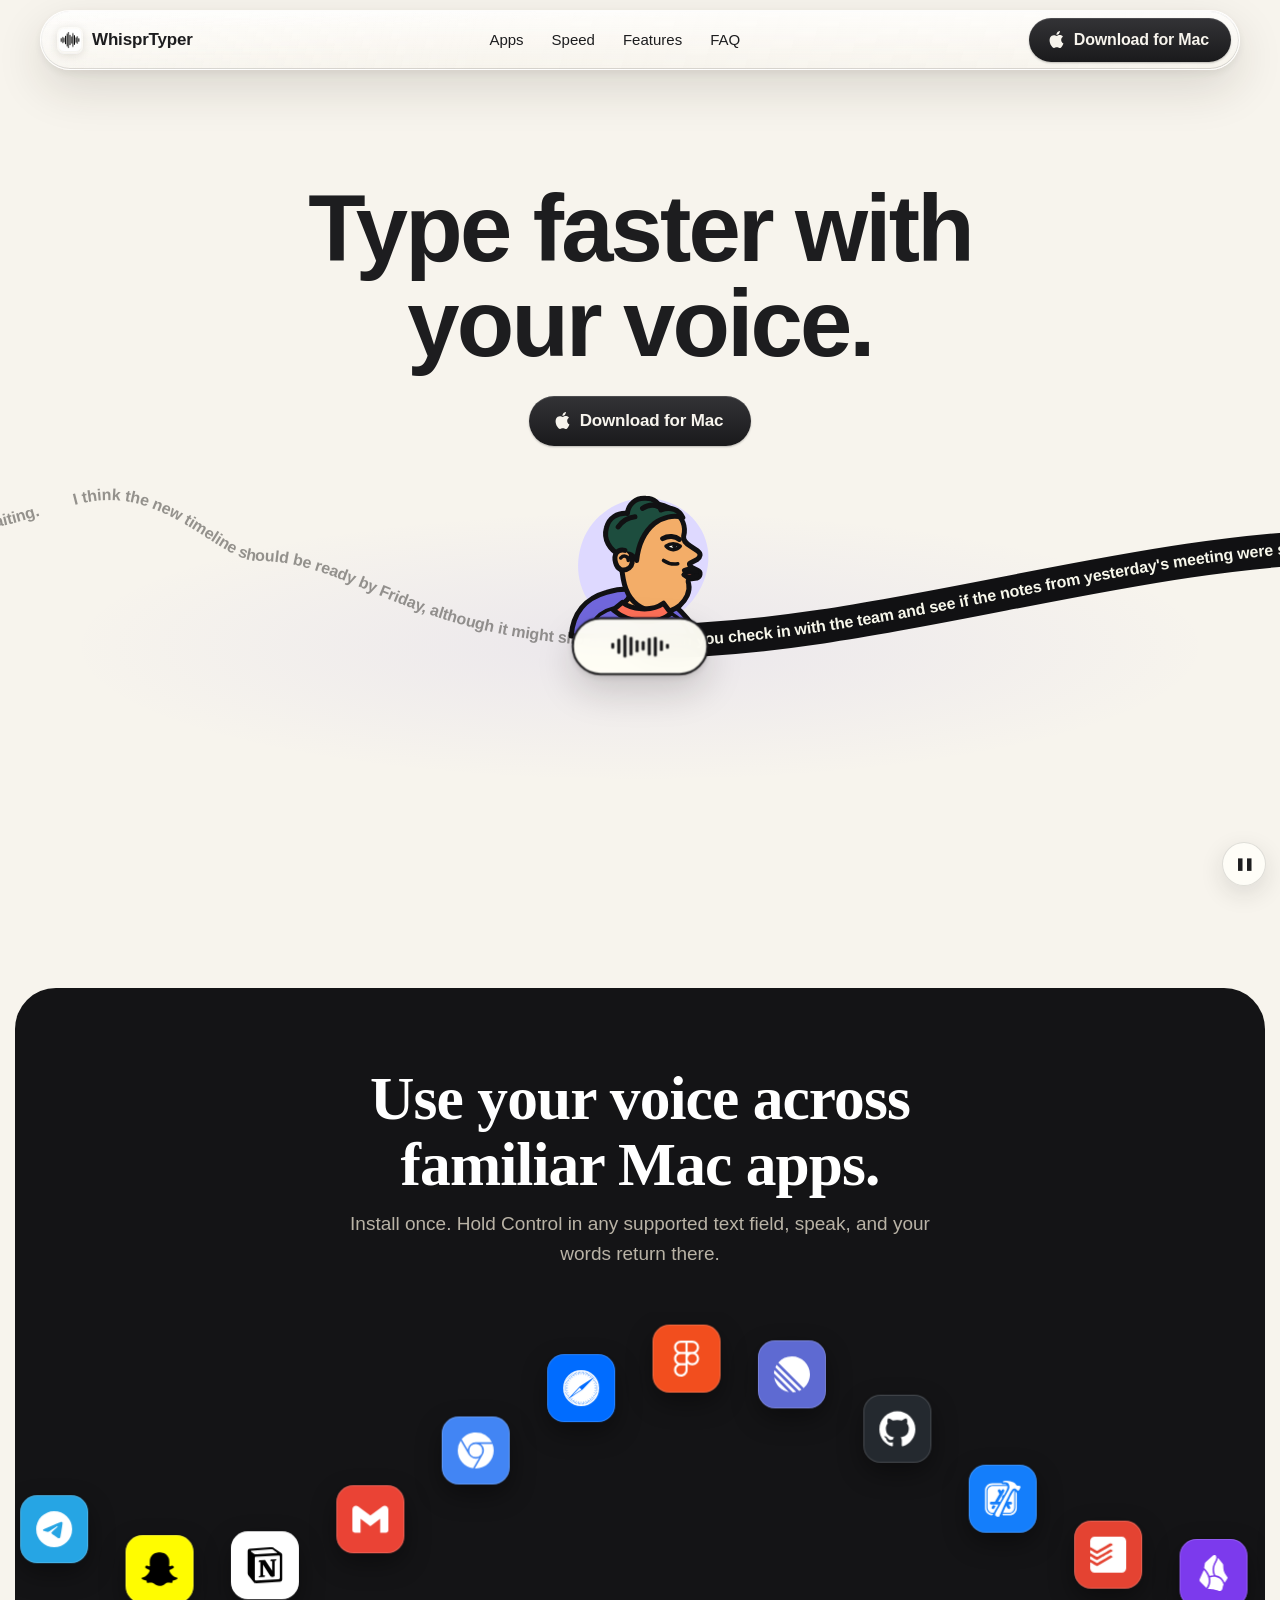
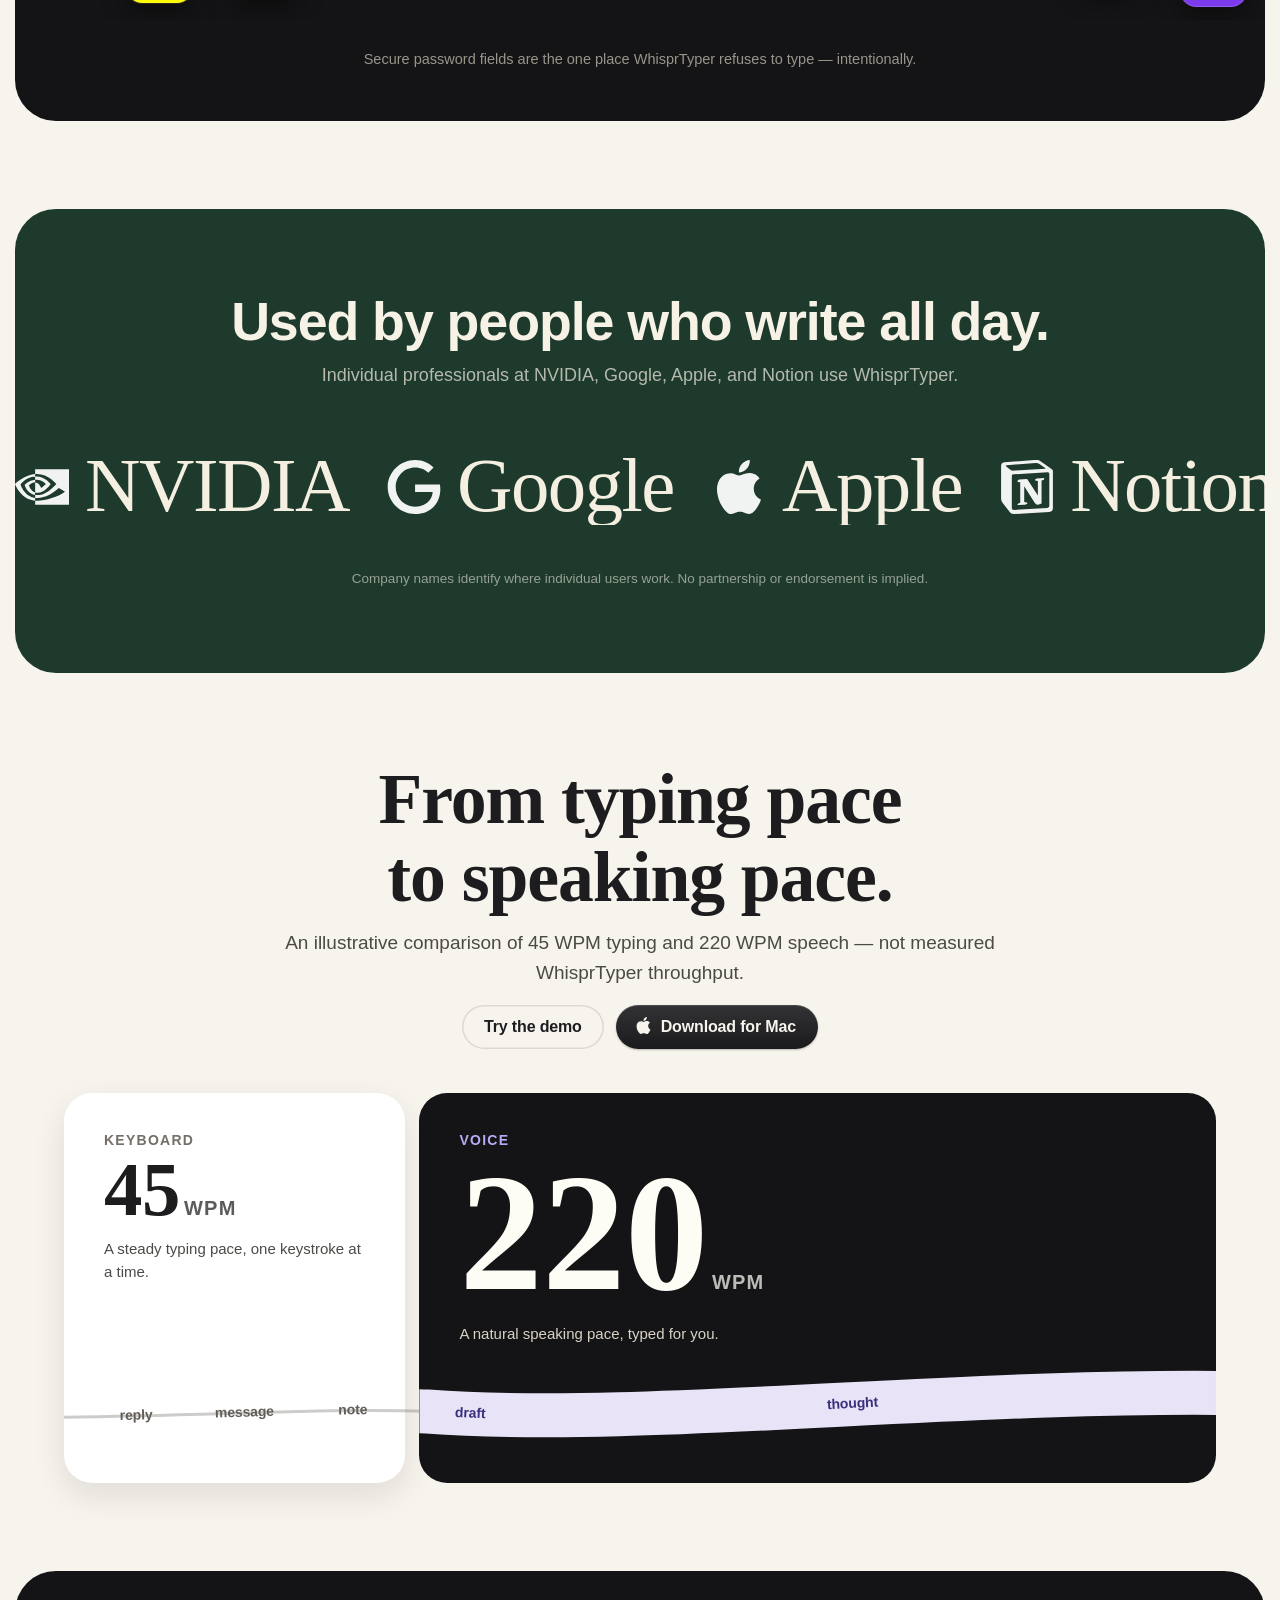
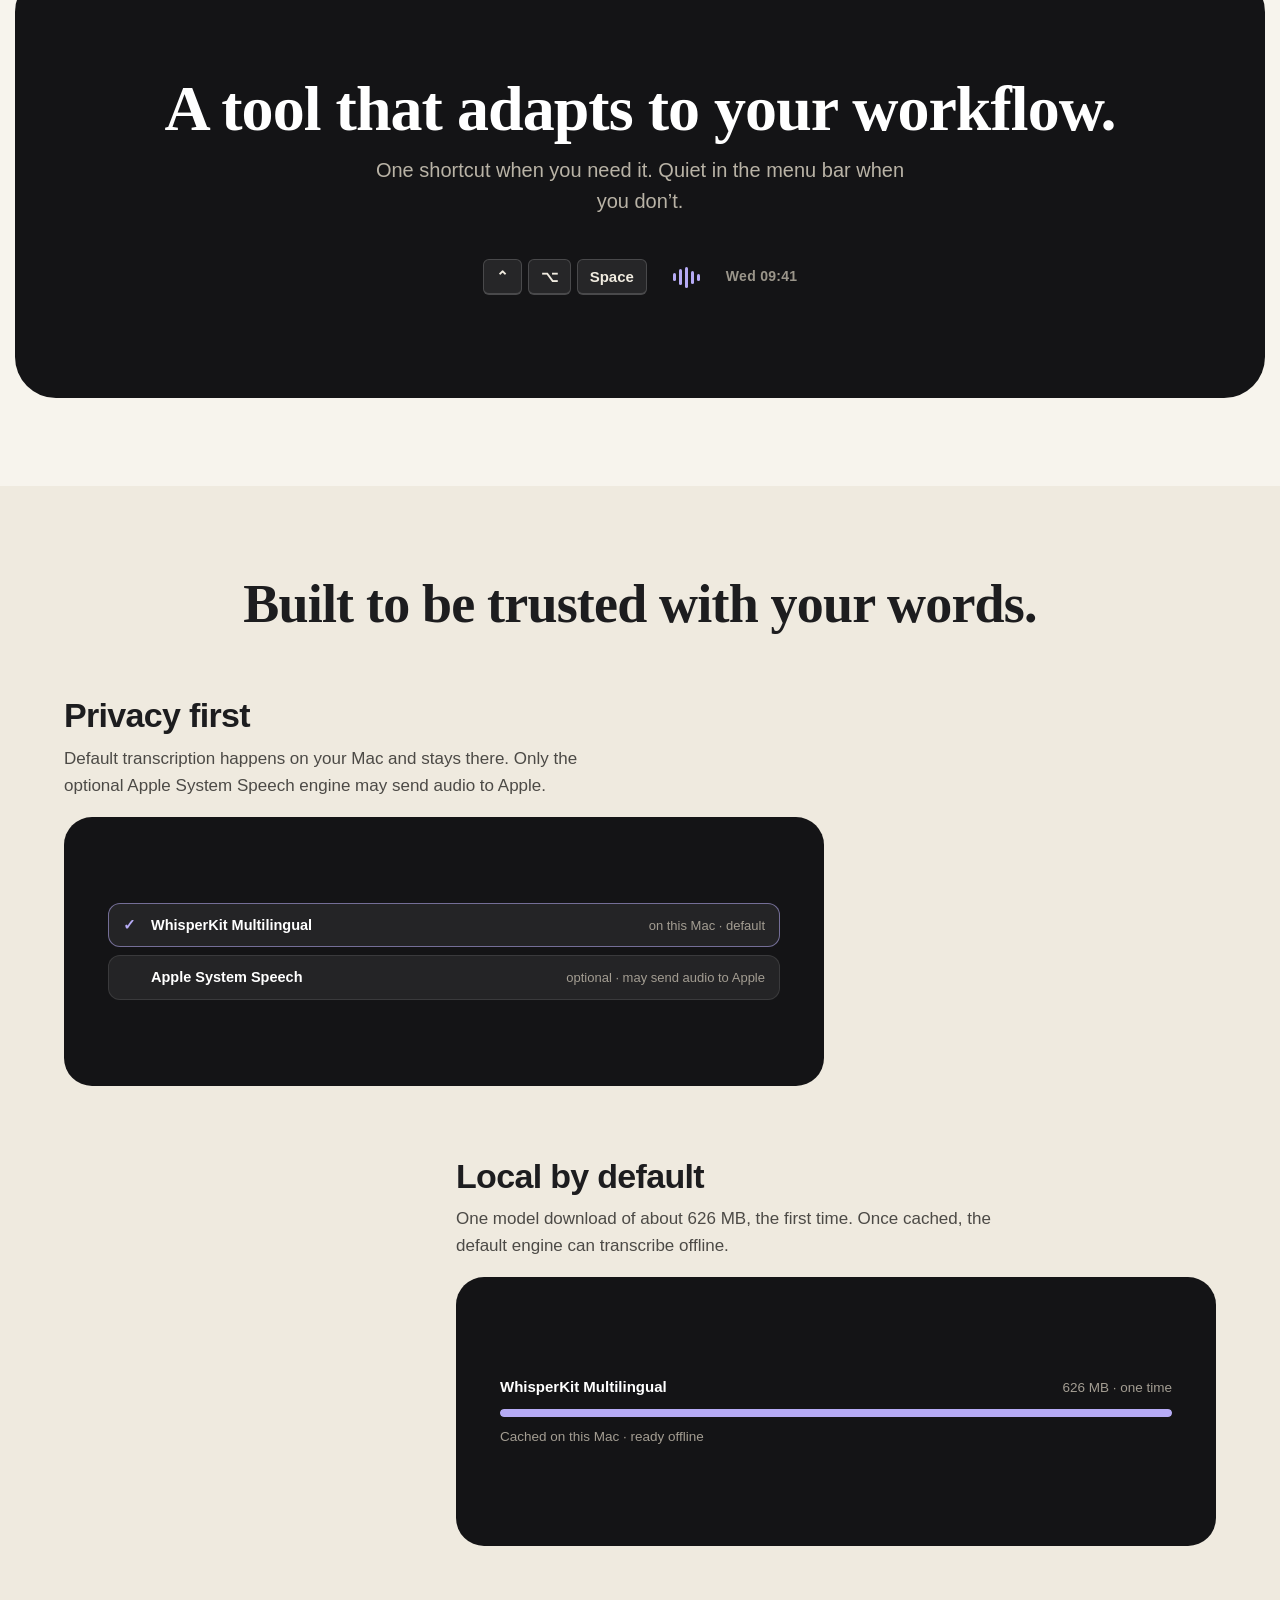
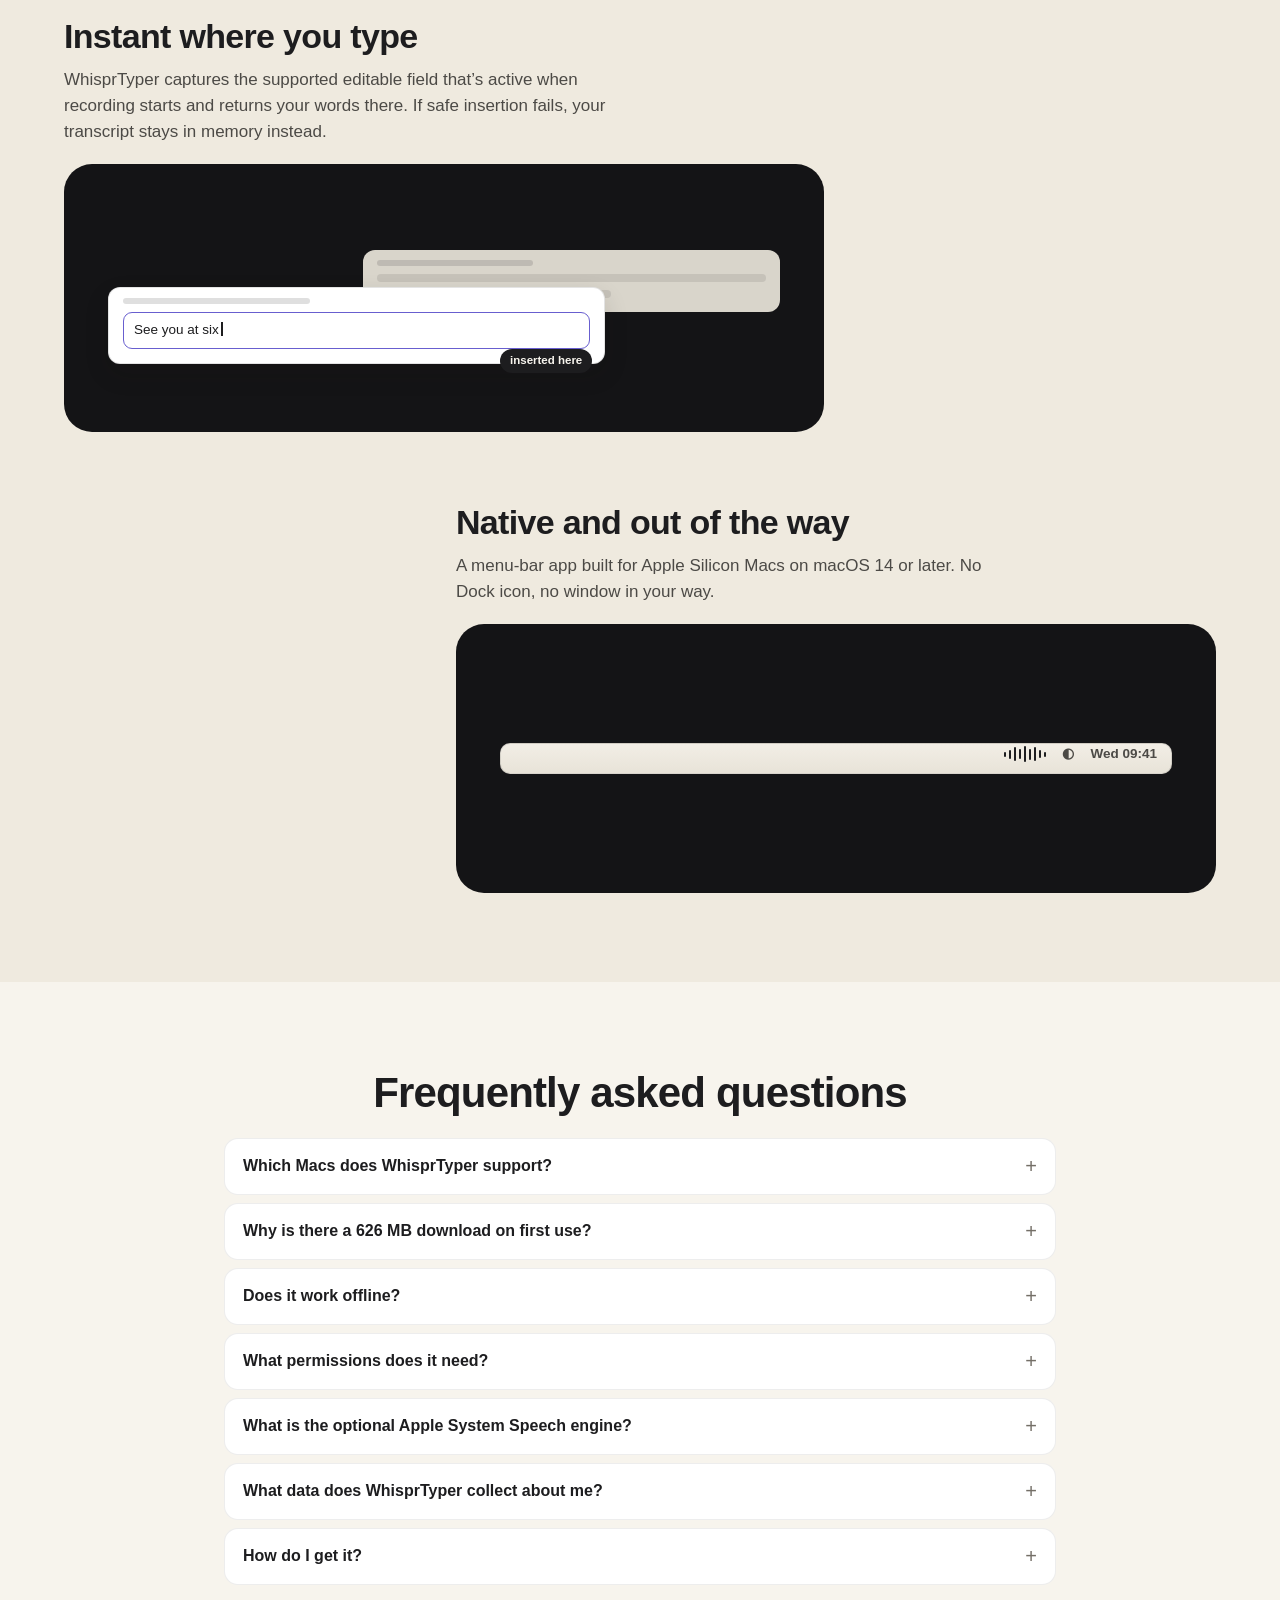
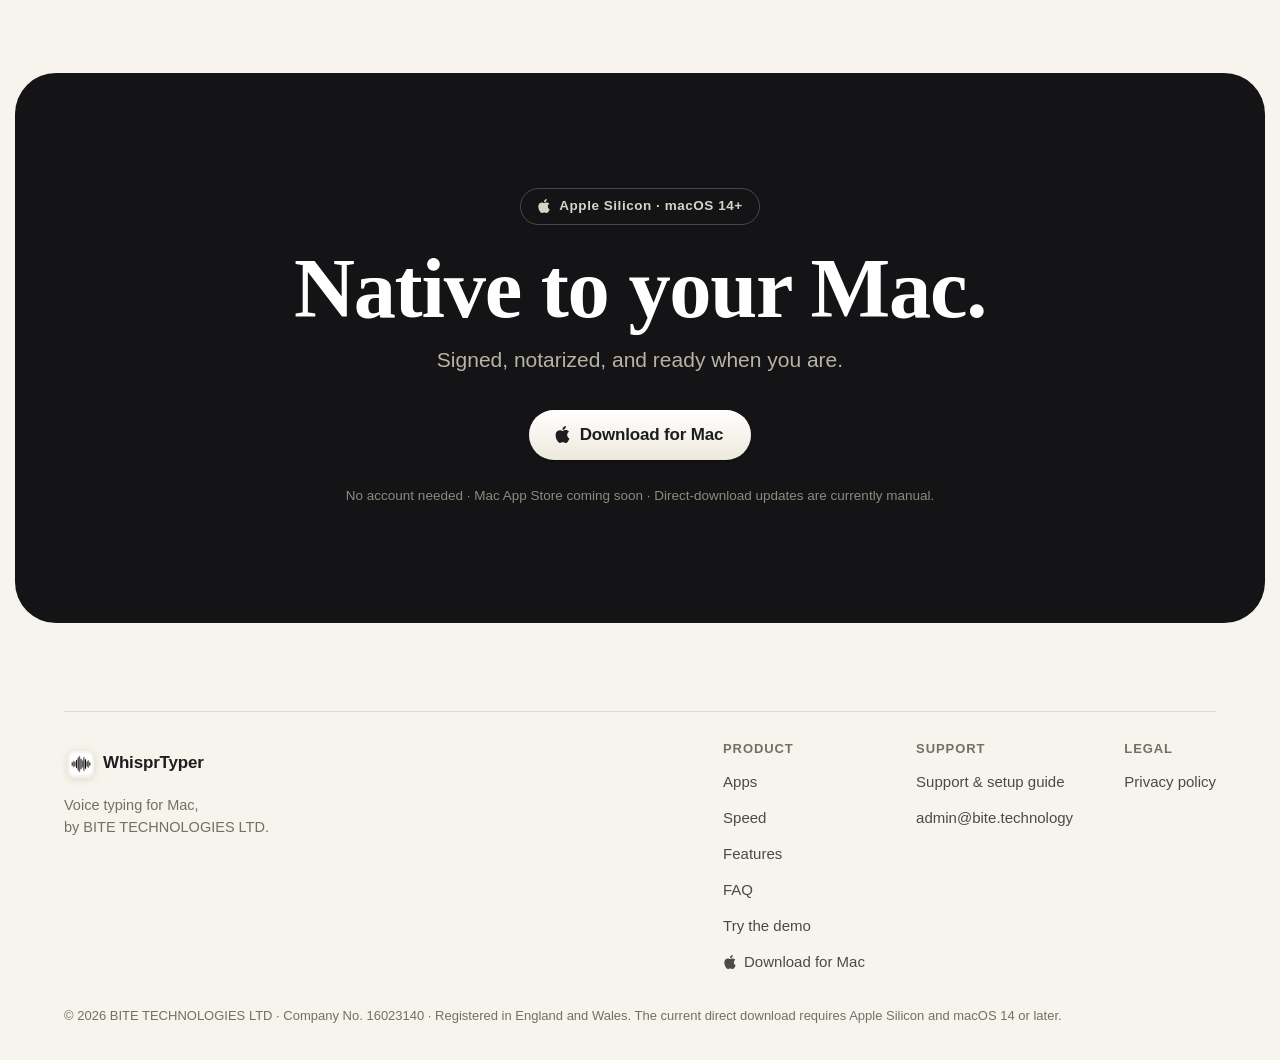
==== commit 1deaef19: "[verified] feat: refine landing motion and sharing" ====
--- a/index.html
+++ b/index.html
@@ -5,7 +5,7 @@
 <meta name="viewport" content="width=device-width, initial-scale=1">
 <title>WhisprTyper — Voice typing for Mac</title>
 <meta name="description" content="Hold Control, speak naturally, and let go. WhisprTyper types the finished words into the Mac app you were using. On-device by default, no account, no transcript history.">
-<link rel="canonical" href="https://whisprtyper.vercel.app/">
+<link rel="canonical" href="https://whispr.bite.technology/">
 <meta name="theme-color" content="#f7f4ed">
 <link rel="icon" type="image/png" href="assets/whisprtyper-icon.png">
 <link rel="apple-touch-icon" href="assets/whisprtyper-icon.png">
@@ -13,18 +13,18 @@
 <meta property="og:site_name" content="WhisprTyper">
 <meta property="og:title" content="WhisprTyper — Voice typing for Mac">
 <meta property="og:description" content="Hold Control, speak naturally, and let go. WhisprTyper types the finished words into the Mac app you were using. On-device by default, no account, no transcript history.">
-<meta property="og:url" content="https://whisprtyper.vercel.app/">
-<meta property="og:image" content="https://whisprtyper.vercel.app/assets/whisprtyper-icon.png">
-<meta property="og:image:secure_url" content="https://whisprtyper.vercel.app/assets/whisprtyper-icon.png">
+<meta property="og:url" content="https://whispr.bite.technology/">
+<meta property="og:image" content="https://whispr.bite.technology/assets/whisprtyper-share.png">
+<meta property="og:image:secure_url" content="https://whispr.bite.technology/assets/whisprtyper-share.png">
 <meta property="og:image:type" content="image/png">
-<meta property="og:image:width" content="1024">
-<meta property="og:image:height" content="1024">
-<meta property="og:image:alt" content="WhisprTyper app icon with a black audio waveform on white">
-<meta name="twitter:card" content="summary">
+<meta property="og:image:width" content="1200">
+<meta property="og:image:height" content="630">
+<meta property="og:image:alt" content="WhisprTyper — private, native voice typing for Apple Silicon Macs">
+<meta name="twitter:card" content="summary_large_image">
 <meta name="twitter:title" content="WhisprTyper — Voice typing for Mac">
 <meta name="twitter:description" content="Hold Control, speak naturally, and let go. WhisprTyper types the finished words into the Mac app you were using.">
-<meta name="twitter:image" content="https://whisprtyper.vercel.app/assets/whisprtyper-icon.png">
-<meta name="twitter:image:alt" content="WhisprTyper app icon with a black audio waveform on white">
+<meta name="twitter:image" content="https://whispr.bite.technology/assets/whisprtyper-share.png">
+<meta name="twitter:image:alt" content="WhisprTyper — private, native voice typing for Apple Silicon Macs">
 <link rel="stylesheet" href="styles.css">
 <script>document.documentElement.classList.add('js');</script>
 <script type="application/ld+json">
@@ -38,8 +38,8 @@
   "downloadUrl": "https://github.com/bitetechnology/whisprtyper/releases/download/v1.0.0/WhisprTyper-1.0.zip",
   "applicationCategory": "ProductivityApplication",
   "description": "Menu-bar voice typing app for Mac. The default WhisperKit Multilingual engine transcribes on-device after a one-time model download; no account, ads, analytics, or transcript history.",
-  "image": "https://whisprtyper.vercel.app/assets/whisprtyper-icon.png",
-  "url": "https://whisprtyper.vercel.app/",
+  "image": "https://whispr.bite.technology/assets/whisprtyper-icon.png",
+  "url": "https://whispr.bite.technology/",
   "publisher": {
     "@type": "Organization",
     "name": "BITE TECHNOLOGIES LTD",
@@ -55,6 +55,9 @@
 </svg>
 
 <a class="skip-link" href="#main">Skip to content</a>
+<button class="motion-toggle" id="motion-toggle" type="button" aria-label="Pause animations" aria-pressed="false" title="Pause animations">
+  <span class="motion-toggle-glyph" aria-hidden="true">❚❚</span>
+</button>
 
 <header class="site-header">
   <nav class="nav" aria-label="Main">
@@ -85,7 +88,7 @@
       <div class="hero-stage" id="hero-stage" aria-hidden="true">
         <svg class="stage-curves" viewBox="0 0 1000 380" preserveAspectRatio="xMidYMid meet" focusable="false">
           <defs>
-            <path id="hero-path" d="M -80 96 C 163.60 96.00 279.60 203.00 500.00 203.00 C 720.40 203.00 836.40 96.00 1080.00 96.00"></path>
+            <path id="hero-path" d="M -75.00 75.00 C -24.60 75.00 -5.40 107.00 45.00 107.00 C 65.25 107.00 69.75 91.00 90.00 91.00 C 192.60 91.00 310.00 203.00 500.00 203.00 C 690.00 203.00 880.00 107.00 1075.00 107.00"></path>
             <clipPath id="hero-clip-in"><rect id="hero-clip-in-rect" x="-400" y="-200" width="900" height="780"></rect></clipPath>
             <clipPath id="hero-clip-out"><rect id="hero-clip-out-rect" x="500" y="-200" width="900" height="780"></rect></clipPath>
           </defs>
@@ -99,6 +102,32 @@
             <text class="hero-sentence-copy hero-sentence-out"><textPath href="#hero-path" startOffset="-6000">I think the new timeline should be ready by Friday, although it might slip a little, so can you check in with the team and see if the notes from yesterday's meeting were sent out, or if they are still waiting.</textPath></text>
           </g>
         </svg>
+        <div class="hero-avatar" aria-hidden="true">
+          <svg viewBox="0 0 200 184" role="presentation" focusable="false">
+            <path class="hero-avatar-halo" d="M51 156C27 136 20 101 32 70C44 39 76 18 111 20C147 22 177 48 181 82C185 116 164 151 132 166C101 181 72 174 51 156Z"></path>
+            <path class="hero-avatar-torso hero-avatar-ink" d="M18 184C20 157 35 139 60 132C76 127 91 127 106 130C129 135 151 151 171 184Z"></path>
+            <path class="hero-avatar-neck hero-avatar-ink" d="M91 116C92 131 88 140 80 145C90 157 113 160 127 146C117 139 115 130 117 117Z"></path>
+            <path class="hero-avatar-head hero-avatar-ink" d="M82 43C94 25 122 21 140 35C151 43 155 54 152 65C151 70 154 73 160 77L169 83C173 86 172 90 168 93L160 97C158 98 159 101 163 103L169 106C173 108 172 113 168 115L159 116C157 117 157 119 158 122C160 131 155 141 147 148C136 157 119 158 106 152C91 146 83 133 80 116L75 84C73 68 76 54 82 43Z"></path>
+            <path class="hero-avatar-hair hero-avatar-ink" d="M77 88C64 82 56 69 60 55C63 43 73 37 85 38C86 27 95 19 107 20C117 20 123 26 125 34C136 29 147 34 151 43C140 39 126 43 117 50C105 60 98 75 96 94C91 86 84 84 77 88Z"></path>
+            <path class="hero-avatar-hair-accent" d="M74 54C79 47 86 43 94 42M103 32C109 28 116 27 122 30"></path>
+            <path class="hero-avatar-ear hero-avatar-ink" d="M82 82C73 80 68 87 71 97C73 105 80 108 87 103C91 100 92 94 89 90"></path>
+            <path class="hero-avatar-ear-line" d="M77 91C81 87 86 89 86 94"></path>
+            <path class="hero-avatar-brow" d="M127 68C134 64 142 65 147 69"></path>
+            <path class="hero-avatar-eye" d="M131 77C136 73 143 73 148 77C144 82 136 83 131 77Z"></path>
+            <circle class="hero-avatar-pupil" cx="141" cy="77" r="2.5"></circle>
+            <path class="hero-avatar-cheek" d="M128 94C134 98 140 99 145 98"></path>
+            <g class="hero-avatar-mouth" transform="translate(153 106) rotate(8)">
+              <g class="hero-avatar-mouth-open">
+                <ellipse class="hero-avatar-mouth-cavity" cx="7" cy="3" rx="8" ry="5.5"></ellipse>
+                <path class="hero-avatar-tongue" d="M1 6C5 3 10 3 14 6C11 8 5 9 1 6Z"></path>
+              </g>
+              <path class="hero-avatar-upper-lip" d="M0 0C4 -3 9 -3 14 0"></path>
+              <path class="hero-avatar-lower-lip" d="M0 5C4 8 10 8 15 4"></path>
+            </g>
+            <path class="hero-avatar-collar hero-avatar-ink" d="M79 144C89 152 113 156 128 145L137 157C119 172 88 170 68 153Z"></path>
+            <path class="hero-avatar-shirt-line" d="M43 170C48 160 56 154 68 151M137 157C148 163 155 172 159 184"></path>
+          </svg>
+        </div>
         <div class="voice-pill hero-pill" data-state="recording">
           <span class="pill-wave"><i></i><i></i><i></i><i></i><i></i><i></i><i></i><i></i><i></i><i></i></span>
         </div>
@@ -110,7 +139,7 @@
   <section class="bleed" id="apps" aria-labelledby="apps-title">
     <div class="ink-card apps-band">
       <div class="apps-head">
-        <h2 id="apps-title">Works in every app you already use.</h2>
+        <h2 id="apps-title">Use your voice across familiar Mac apps.</h2>
         <p class="apps-lede">Install once. Hold Control in any supported text field, speak, and your words return there.</p>
       </div>
       <div class="apps-stage" id="apps-stage">
@@ -217,49 +246,42 @@
     </div>
   </section>
 
-  <!-- 2. Role marquee -->
-  <section class="bleed roles" aria-labelledby="roles-title">
-    <div class="roles-card">
-      <h2 id="roles-title">For people who write all day.</h2>
-      <div class="roles-marquee" data-marquee>
-        <div class="roles-track">
-          <ul class="roles-list">
-            <li>FOUNDERS</li><li class="roles-dot" aria-hidden="true">·</li>
-            <li>DESIGNERS</li><li class="roles-dot" aria-hidden="true">·</li>
-            <li>ENGINEERS</li><li class="roles-dot" aria-hidden="true">·</li>
-            <li>OPERATORS</li><li class="roles-dot" aria-hidden="true">·</li>
-            <li>RESEARCHERS</li><li class="roles-dot" aria-hidden="true">·</li>
-            <li>CREATORS</li><li class="roles-dot" aria-hidden="true">·</li>
-            <li>WRITERS</li><li class="roles-dot" aria-hidden="true">·</li>
-            <li>CONSULTANTS</li><li class="roles-dot" aria-hidden="true">·</li>
+  <!-- 2. Verified workplace proof -->
+  <section class="bleed company-proof" aria-labelledby="company-title">
+    <div class="company-card">
+      <h2 id="company-title">Used by people who write all day.</h2>
+      <p class="company-lede">Individual professionals at NVIDIA, Google, Apple, and Notion use WhisprTyper.</p>
+      <div class="company-marquee" data-marquee>
+        <div class="company-track">
+          <ul class="company-list" aria-label="Workplaces represented among individual WhisprTyper users">
+            <li><img src="assets/app-icons/nvidia.svg" alt="" width="48" height="48"><span>NVIDIA</span></li>
+            <li><img src="assets/app-icons/google.svg" alt="" width="48" height="48"><span>Google</span></li>
+            <li><img src="assets/app-icons/apple.svg" alt="" width="48" height="48"><span>Apple</span></li>
+            <li><img src="assets/app-icons/notion.svg" alt="" width="48" height="48"><span>Notion</span></li>
           </ul>
-          <ul class="roles-list" aria-hidden="true">
-            <li>FOUNDERS</li><li class="roles-dot">·</li>
-            <li>DESIGNERS</li><li class="roles-dot">·</li>
-            <li>ENGINEERS</li><li class="roles-dot">·</li>
-            <li>OPERATORS</li><li class="roles-dot">·</li>
-            <li>RESEARCHERS</li><li class="roles-dot">·</li>
-            <li>CREATORS</li><li class="roles-dot">·</li>
-            <li>WRITERS</li><li class="roles-dot">·</li>
-            <li>CONSULTANTS</li><li class="roles-dot">·</li>
+          <ul class="company-list" aria-hidden="true">
+            <li><img src="assets/app-icons/nvidia.svg" alt="" width="48" height="48"><span>NVIDIA</span></li>
+            <li><img src="assets/app-icons/google.svg" alt="" width="48" height="48"><span>Google</span></li>
+            <li><img src="assets/app-icons/apple.svg" alt="" width="48" height="48"><span>Apple</span></li>
+            <li><img src="assets/app-icons/notion.svg" alt="" width="48" height="48"><span>Notion</span></li>
           </ul>
         </div>
       </div>
-      <p class="roles-note">If typing is where your day goes, this is where it comes back.</p>
+      <p class="company-note">Company names identify where individual users work. No partnership or endorsement is implied.</p>
     </div>
   </section>
 
   <!-- 3. Speed comparison -->
   <section class="speed" id="speed" aria-labelledby="speed-title">
     <div class="speed-head">
-      <h2 id="speed-title">Speak up to 4× faster.</h2>
-      <p class="speed-lede">Most people type about 45 words a minute — and speak about 220.</p>
+      <h2 id="speed-title">From typing pace to speaking pace.</h2>
+      <p class="speed-lede">An illustrative comparison of 45 WPM typing and 220 WPM speech — not measured WhisprTyper throughput.</p>
       <div class="speed-actions">
         <a class="button button-ghost" href="demo.html">Try the demo</a>
         <a class="button button-ink" href="https://github.com/bitetechnology/whisprtyper/releases/download/v1.0.0/WhisprTyper-1.0.zip"><svg class="apple-mark" viewBox="0 0 24 24" aria-hidden="true" focusable="false"><use href="#apple-mark-def"></use></svg>Download for Mac</a>
       </div>
     </div>
-    <div class="speed-grid">
+    <div class="speed-grid" id="speed-flow">
       <article class="speed-card speed-card-keys">
         <h3>Keyboard</h3>
         <p class="wpm"><span class="wpm-num">45</span> <span class="wpm-unit">WPM</span></p>
@@ -269,13 +291,25 @@
         <h3>Voice</h3>
         <p class="wpm"><span class="wpm-num">220</span> <span class="wpm-unit">WPM</span></p>
         <p class="speed-note">A natural speaking pace, typed for you.</p>
-        <div class="speed-ribbon" data-marquee aria-hidden="true">
-          <div class="ribbon-track">
-            <span>spoken, not typed · hold Control, talk, let go · finished words in the field you started from ·&nbsp;</span>
-            <span>spoken, not typed · hold Control, talk, let go · finished words in the field you started from ·&nbsp;</span>
-          </div>
-        </div>
       </article>
+      <div class="speed-flow-stage" aria-hidden="true">
+        <svg class="speed-flow-svg" viewBox="0 0 1000 360" preserveAspectRatio="xMidYMid meet" focusable="false">
+          <defs>
+            <path id="speed-flow-path" d="M -30 286 C 150 286 240 278 310 282 C 540 294 760 254 1030 258"></path>
+            <clipPath id="speed-flow-voice-clip"><rect id="speed-flow-voice-clip-rect" x="310" y="0" width="720" height="360"></rect></clipPath>
+          </defs>
+          <use class="speed-flow-track-base" href="#speed-flow-path"></use>
+          <use class="speed-flow-track-voice" href="#speed-flow-path" clip-path="url(#speed-flow-voice-clip)"></use>
+          <g class="speed-flow-words">
+            <text class="speed-flow-word" data-flow-word data-phase="0.00" transform="translate(18 286)">idea</text>
+            <text class="speed-flow-word" data-flow-word data-phase="0.1667" transform="translate(178 282)">reply</text>
+            <text class="speed-flow-word speed-flow-word-voice" data-flow-word data-phase="0.3333" transform="translate(390 281)">message</text>
+            <text class="speed-flow-word speed-flow-word-voice" data-flow-word data-phase="0.50" transform="translate(590 278)">note</text>
+            <text class="speed-flow-word speed-flow-word-voice" data-flow-word data-phase="0.6667" transform="translate(760 266)">draft</text>
+            <text class="speed-flow-word speed-flow-word-voice" data-flow-word data-phase="0.8333" transform="translate(920 258)">thought</text>
+          </g>
+        </svg>
+      </div>
     </div>
   </section>
 
@@ -356,7 +390,7 @@
         </div>
         <article class="feature-card">
           <div class="menubar-mock" aria-hidden="true">
-            <span class="menubar-wave"><i></i><i></i><i></i><i></i><i></i></span>
+            <span class="menubar-wave"><i></i><i></i><i></i><i></i><i></i><i></i><i></i><i></i><i></i></span>
             <span class="menubar-item">◐</span>
             <span class="menubar-item">Wed 09:41</span>
           </div>
--- a/styles.css
+++ b/styles.css
@@ -110,6 +110,41 @@
 }
 .skip-link:focus { top: 0; }
 
+.motion-toggle {
+  position: fixed;
+  right: max(14px, env(safe-area-inset-right));
+  bottom: max(14px, env(safe-area-inset-bottom));
+  z-index: 120;
+  display: grid;
+  place-items: center;
+  width: 44px;
+  height: 44px;
+  padding: 0;
+  border: 1px solid rgba(29, 29, 31, 0.14);
+  border-radius: 999px;
+  background: rgba(255, 254, 249, 0.88);
+  color: var(--ink);
+  box-shadow: 0 8px 24px rgba(29, 29, 31, 0.12);
+  -webkit-backdrop-filter: blur(14px) saturate(1.2);
+  backdrop-filter: blur(14px) saturate(1.2);
+  cursor: pointer;
+}
+.motion-toggle:hover { background: #fffef9; }
+.motion-toggle-glyph {
+  display: block;
+  font-size: 12px;
+  font-weight: 800;
+  line-height: 1;
+  letter-spacing: -0.14em;
+  transform: translateX(-0.04em);
+}
+.motion-paused .motion-toggle-glyph {
+  font-size: 14px;
+  letter-spacing: 0;
+  transform: translateX(0.08em);
+}
+html:not(.js) .motion-toggle { display: none; }
+
 :focus-visible {
   outline: 2px solid var(--accent);
   outline-offset: 2px;
@@ -355,9 +390,12 @@
    the path start, one parked off-path) form the no-JS/reduced-motion
    diagram. */
 
-.hero-flow {
+.hero .hero-flow {
+  align-self: stretch;
   margin: clamp(22px, 3.5vh, 38px) 0 0;
-  width: 100%;
+  width: auto;
+  max-width: none;
+  margin-inline: calc(50% - 50vw);
 }
 
 .hero-stage {
@@ -365,7 +403,7 @@
   overflow: hidden;
   width: 100%;
   height: clamp(280px, 36vh, 400px);
-  border-radius: var(--radius-lg);
+  border-radius: 0;
   background: radial-gradient(62% 58% at 50% 52%, rgba(111, 99, 224, 0.09), transparent 72%);
 }
 
@@ -398,8 +436,99 @@
   letter-spacing: -0.01em;
   pointer-events: none;
 }
+.hero-measure-probe { opacity: 0; }
 .hero-sentence-in { fill: rgba(76, 74, 70, 0.58); }
 .hero-sentence-out { fill: var(--ivory); }
+
+/* Original editorial speaking bust. The entire figure is static except for
+   the mouth cavity/tongue and lower lip, so the loop reads as speech rather
+   than a distracting character animation. */
+.hero-avatar {
+  --avatar-ink: #111113;
+  position: absolute;
+  z-index: 2;
+  left: 50%;
+  top: calc(52% - 10px);
+  width: auto;
+  height: min(calc(52% - 14px), 158px);
+  aspect-ratio: 200 / 184;
+  transform: translate(-50%, -100%);
+  pointer-events: none;
+}
+.hero-avatar svg {
+  display: block;
+  width: 100%;
+  height: auto;
+  overflow: visible;
+}
+.hero-avatar path,
+.hero-avatar circle,
+.hero-avatar ellipse {
+  vector-effect: non-scaling-stroke;
+}
+.hero-avatar-halo { fill: #ded9ff; }
+.hero-avatar-ink {
+  stroke: var(--avatar-ink);
+  stroke-width: 5;
+  stroke-linecap: round;
+  stroke-linejoin: round;
+}
+.hero-avatar-torso { fill: #7167dc; }
+.hero-avatar-neck,
+.hero-avatar-head,
+.hero-avatar-ear { fill: #f3ad68; }
+.hero-avatar-hair { fill: #1d4d3e; }
+.hero-avatar-collar { fill: #ff7058; }
+.hero-avatar-hair-accent,
+.hero-avatar-ear-line,
+.hero-avatar-brow,
+.hero-avatar-cheek,
+.hero-avatar-upper-lip,
+.hero-avatar-lower-lip,
+.hero-avatar-shirt-line {
+  fill: none;
+  stroke: var(--avatar-ink);
+  stroke-linecap: round;
+  stroke-linejoin: round;
+}
+.hero-avatar-hair-accent,
+.hero-avatar-brow,
+.hero-avatar-upper-lip,
+.hero-avatar-lower-lip { stroke-width: 5; }
+.hero-avatar-ear-line,
+.hero-avatar-cheek,
+.hero-avatar-shirt-line { stroke-width: 3.5; }
+.hero-avatar-eye {
+  fill: #fffef5;
+  stroke: var(--avatar-ink);
+  stroke-width: 3.5;
+  stroke-linejoin: round;
+}
+.hero-avatar-pupil,
+.hero-avatar-mouth-cavity { fill: var(--avatar-ink); }
+.hero-avatar-tongue { fill: #ff7058; }
+.hero-avatar-mouth-open {
+  transform-box: fill-box;
+  transform-origin: center;
+  animation: hero-avatar-mouth-open 1.7s ease-in-out infinite;
+}
+.hero-avatar-lower-lip {
+  transform-box: fill-box;
+  transform-origin: center;
+  animation: hero-avatar-lower-lip 1.7s ease-in-out infinite;
+}
+@keyframes hero-avatar-mouth-open {
+  0%, 7%, 22%, 37%, 52%, 70%, 100% { transform: scaleY(0.08); }
+  12%, 17%, 29%, 33%, 44%, 48%, 59%, 64% { transform: scaleY(1.5); }
+}
+@keyframes hero-avatar-lower-lip {
+  0%, 7%, 22%, 37%, 52%, 70%, 100% { transform: translateY(0); }
+  12%, 17%, 29%, 33%, 44%, 48%, 59%, 64% { transform: translateY(6px); }
+}
+.motion-paused .hero-avatar-mouth-open,
+.motion-paused .hero-avatar-lower-lip {
+  animation-play-state: paused !important;
+}
 
 /* Warm outlined processing pill above both sentence layers. */
 .voice-pill.hero-pill {
@@ -774,11 +903,15 @@
   border-radius: 2px;
   background: var(--ink);
 }
-.menubar-wave i:nth-child(1) { height: 6px; }
-.menubar-wave i:nth-child(2) { height: 12px; }
-.menubar-wave i:nth-child(3) { height: 15px; }
+.menubar-wave i:nth-child(1) { height: 5px; }
+.menubar-wave i:nth-child(2) { height: 9px; }
+.menubar-wave i:nth-child(3) { height: 14px; }
 .menubar-wave i:nth-child(4) { height: 10px; }
-.menubar-wave i:nth-child(5) { height: 5px; }
+.menubar-wave i:nth-child(5) { height: 16px; }
+.menubar-wave i:nth-child(6) { height: 11px; }
+.menubar-wave i:nth-child(7) { height: 14px; }
+.menubar-wave i:nth-child(8) { height: 8px; }
+.menubar-wave i:nth-child(9) { height: 5px; }
 
 /* ---------- FAQ ---------- */
 
@@ -1029,9 +1162,9 @@
   font-size: 14.5px;
 }
 
-/* ---------- 2. Role marquee ---------- */
-
-.roles-card {
+/* ---------- 2. Verified company proof marquee ---------- */
+
+.company-card {
   margin-inline: clamp(8px, 1.2vw, 20px);
   border-radius: clamp(28px, 3.2vw, 48px);
   background: var(--pine);
@@ -1040,55 +1173,76 @@
   text-align: center;
   padding: clamp(44px, 6.5vw, 92px) 0;
 }
-.roles-card h2 {
+.company-card h2 {
   color: #f6f2e6;
   font-size: clamp(30px, 4.2vw, 54px);
-  margin-bottom: clamp(20px, 3.5vw, 40px);
+  margin-bottom: 12px;
   padding-inline: var(--gutter);
 }
-.roles-marquee { overflow: hidden; }
-.roles-track { display: block; }
-.roles-list {
+.company-lede {
+  max-width: 720px;
+  margin: 0 auto;
+  padding-inline: var(--gutter);
+  color: rgba(240, 236, 223, 0.72);
+  font-size: clamp(15px, 1.8vw, 18px);
+}
+.company-marquee {
+  margin-top: clamp(30px, 5vw, 58px);
+  overflow: hidden;
+}
+.company-track { display: block; }
+.company-list {
   list-style: none;
   margin: 0;
   padding: 0 var(--gutter);
   display: flex;
   flex-wrap: wrap;
   justify-content: center;
-  align-items: baseline;
-  column-gap: 0.55em;
+  align-items: center;
+  gap: clamp(18px, 3vw, 44px);
+  white-space: nowrap;
+}
+.company-list li {
+  display: inline-flex;
+  align-items: center;
+  gap: clamp(10px, 1.4vw, 16px);
+  color: #f4efe1;
   font-family: var(--serif-display);
-  font-size: clamp(40px, 8.4vw, 118px);
-  line-height: 1.16;
-  letter-spacing: 0.01em;
-  color: #f4efe1;
-  white-space: nowrap;
-}
-.roles-track .roles-list[aria-hidden="true"] { display: none; }
-.roles-dot { color: rgba(244, 239, 225, 0.38); }
-.roles-note {
-  margin: clamp(20px, 3.5vw, 34px) auto 0;
+  font-size: clamp(34px, 6vw, 82px);
+  line-height: 1;
+  letter-spacing: -0.02em;
+}
+.company-list img {
+  width: clamp(34px, 4.2vw, 58px);
+  height: clamp(34px, 4.2vw, 58px);
+  filter: invert(1);
+  opacity: 0.94;
+}
+.company-track .company-list[aria-hidden="true"] { display: none; }
+.company-note {
+  margin: clamp(28px, 4vw, 44px) auto 0;
   padding-inline: var(--gutter);
-  color: rgba(240, 236, 223, 0.62);
-  font-size: 15px;
-}
-
-/* The marquee only slides when JS marks it running (in view, tab visible,
-   motion allowed). Without JS or under reduced motion the single wrapped
-   role row above stays complete and static. */
+  color: rgba(240, 236, 223, 0.58);
+  font-size: 13.5px;
+}
+
+/* Motion is visibility-, preference-, and user-pause-gated. Without JS or
+   under reduced motion the first complete list wraps and remains readable. */
 @media (prefers-reduced-motion: no-preference) {
-  .js .roles-track {
+  .js .company-track {
     display: flex;
     width: max-content;
-    animation: marquee-slide 46s linear infinite;
+    animation: marquee-slide 38s linear infinite;
     animation-play-state: paused;
   }
-  .js .roles-track .roles-list {
+  .js .company-track .company-list {
     flex-wrap: nowrap;
-    padding: 0 0.55em 0 0;
-  }
-  .js .roles-track .roles-list[aria-hidden="true"] { display: flex; }
-  .js .roles-marquee.is-running .roles-track { animation-play-state: running; }
+    justify-content: flex-start;
+    padding: 0 clamp(38px, 5vw, 72px) 0 0;
+  }
+  .js .company-track .company-list[aria-hidden="true"] { display: flex; }
+  .js .company-marquee.is-running .company-track { animation-play-state: running; }
+  .motion-paused .company-track { animation-play-state: paused !important; }
 }
 @keyframes marquee-slide {
   to { transform: translateX(-50%); }
@@ -1116,14 +1270,19 @@
 
 /* Strict 30 / 70 desktop ratio between the two cards. */
 .speed-grid {
+  position: relative;
+  isolation: isolate;
   display: grid;
   grid-template-columns: minmax(0, 3fr) minmax(0, 7fr);
   gap: 14px;
   align-items: stretch;
 }
 .speed-card {
+  position: relative;
+  z-index: 1;
   border-radius: var(--radius-lg);
   padding: clamp(24px, 3.4vw, 40px);
+  padding-bottom: clamp(104px, 11vw, 138px);
   display: flex;
   flex-direction: column;
 }
@@ -1167,36 +1326,51 @@
 }
 .speed-note { font-size: 15px; }
 
-/* Decorative outgoing-sentence ribbon inside the voice card; entirely
-   separate from the hero SVG conveyor and its IDs. */
-.speed-ribbon {
-  margin-top: auto;
-  width: 114%;
-  margin-left: -7%;
-  transform: rotate(-2deg) translateY(4px);
-  background: var(--lavender);
-  color: #38307c;
-  border-radius: 999px;
+/* One SVG word path spans both cards. Individual words are positioned by JS
+   so their local velocity can rise from keyboard pace to voice pace. */
+.speed-flow-stage {
+  position: absolute;
+  inset: 0;
+  z-index: 2;
   overflow: hidden;
-  padding: 10px 0;
-  white-space: nowrap;
-  font-weight: 600;
-  font-size: 15px;
-}
-.ribbon-track span {
-  display: inline-block;
-  padding-inline: 0.35em;
-}
-.ribbon-track span + span { display: none; }
-@media (prefers-reduced-motion: no-preference) {
-  .js .ribbon-track {
-    display: flex;
-    width: max-content;
-    animation: marquee-slide 18s linear infinite;
-    animation-play-state: paused;
-  }
-  .js .ribbon-track span + span { display: inline-block; }
-  .js .speed-ribbon.is-running .ribbon-track { animation-play-state: running; }
+  border-radius: var(--radius-lg);
+  pointer-events: none;
+}
+.speed-flow-svg {
+  display: block;
+  width: 100%;
+  height: 100%;
+  overflow: hidden;
+}
+.speed-flow-track-base,
+.speed-flow-track-voice {
+  fill: none;
+  stroke-linecap: round;
+  stroke-linejoin: round;
+}
+.speed-flow-track-base {
+  stroke: rgba(48, 45, 41, 0.24);
+  stroke-width: 3;
+}
+.speed-flow-track-voice {
+  stroke: var(--lavender);
+  stroke-width: 44;
+}
+.speed-flow-word {
+  fill: #625e57;
+  font-family: -apple-system, BlinkMacSystemFont, "SF Pro Text", "Segoe UI", sans-serif;
+  font-size: 14px;
+  font-weight: 700;
+  letter-spacing: -0.01em;
+  text-anchor: middle;
+  dominant-baseline: middle;
+}
+.speed-flow-word-voice { fill: #38307c; }
+
+@media (max-width: 760px) {
+  .speed-flow-track-voice { stroke-width: 38; }
+  .speed-flow-word { font-size: 12.5px; }
+  .speed-card { padding-bottom: 94px; }
 }
 
 /* ---------- 4. Workflow statement ---------- */
@@ -1423,6 +1597,7 @@
   }
 }
 @media (prefers-reduced-motion: reduce) {
+  .motion-toggle { display: none; }
   .js .reveal {
     opacity: 1;
     transform: none;
@@ -1433,18 +1608,28 @@
   .nav-cta { transition: none; }
   .nav-cta:hover,
   .nav-cta:active { transform: none; }
+  .hero-avatar-mouth-open,
+  .hero-avatar-lower-lip {
+    animation: none !important;
+  }
+  .hero-avatar-mouth-open { transform: scaleY(0.08); }
+  .hero-avatar-lower-lip { transform: translateY(0); }
 }
 
 /* ---------- Responsive ---------- */
 
 @media (max-width: 980px) {
   .speed-grid { grid-template-columns: 1fr; }
-  .speed-card-voice { order: -1; min-height: clamp(260px, 62vw, 360px); }
+  .speed-card-voice { min-height: clamp(260px, 62vw, 360px); }
 }
 
 @media (max-width: 760px) {
   :where(#apps, #speed, #features, #faq, #download) {
     scroll-margin-top: 124px;
+  }
+  .motion-toggle {
+    right: max(10px, env(safe-area-inset-right));
+    bottom: max(10px, env(safe-area-inset-bottom));
   }
   .site-header {
     top: 8px;
@@ -1497,6 +1682,11 @@
      connected through the pill; nothing stacks under it. JS rebuilds the SVG
      viewBox to this rendered pixel size, so text is never stretched. */
   .hero-stage { height: clamp(230px, 64vw, 300px); }
+  .hero-avatar {
+    top: calc(52% - 8px);
+    width: auto;
+    height: min(calc(52% - 12px), 96px);
+  }
   .hero-sentence-copy { font-size: 13.5px; }
   /* Without JS the authored 1000x380 diagram letterboxes down on phones, so
      the static sentence segment uses a larger em size to stay legible. */
@@ -1505,7 +1695,7 @@
 }
 
 @media (max-width: 620px) {
-  .roles-list { font-size: clamp(34px, 10.5vw, 52px); }
+  .company-list { font-size: clamp(34px, 10.5vw, 52px); }
   .speed-card-voice .wpm-num { font-size: clamp(84px, 26vw, 120px); }
 }
 
@@ -1561,7 +1751,7 @@
   .hero-pill .pill-spinner circle,
   .hero-pill .pill-check path { stroke: CanvasText; }
   .ink-card,
-  .roles-card,
+  .company-card,
   .speed-card-keys,
   .speed-card-voice,
   .feature-card {
@@ -1578,11 +1768,10 @@
     border: 1px solid #000000;
   }
   .app-tile img { filter: none; }
-  .speed-ribbon {
-    background: Canvas;
-    color: CanvasText;
-    border: 1px solid CanvasText;
-  }
+  .speed-flow-track-base,
+  .speed-flow-track-voice { stroke: CanvasText; }
+  .speed-flow-word,
+  .speed-flow-word-voice { fill: CanvasText; }
   .motif-wave i { background: CanvasText; }
   .model-bar { background: Canvas; border: 1px solid CanvasText; }
   .model-bar i { background: CanvasText; }
@@ -1602,4 +1791,10 @@
   }
   .nav::before,
   .nav::after { display: none; }
-}
+  .hero-avatar-mouth-open,
+  .hero-avatar-lower-lip {
+    animation: none !important;
+  }
+  .hero-avatar-mouth-open { transform: scaleY(0.08); }
+  .hero-avatar-lower-lip { transform: translateY(0); }
+}
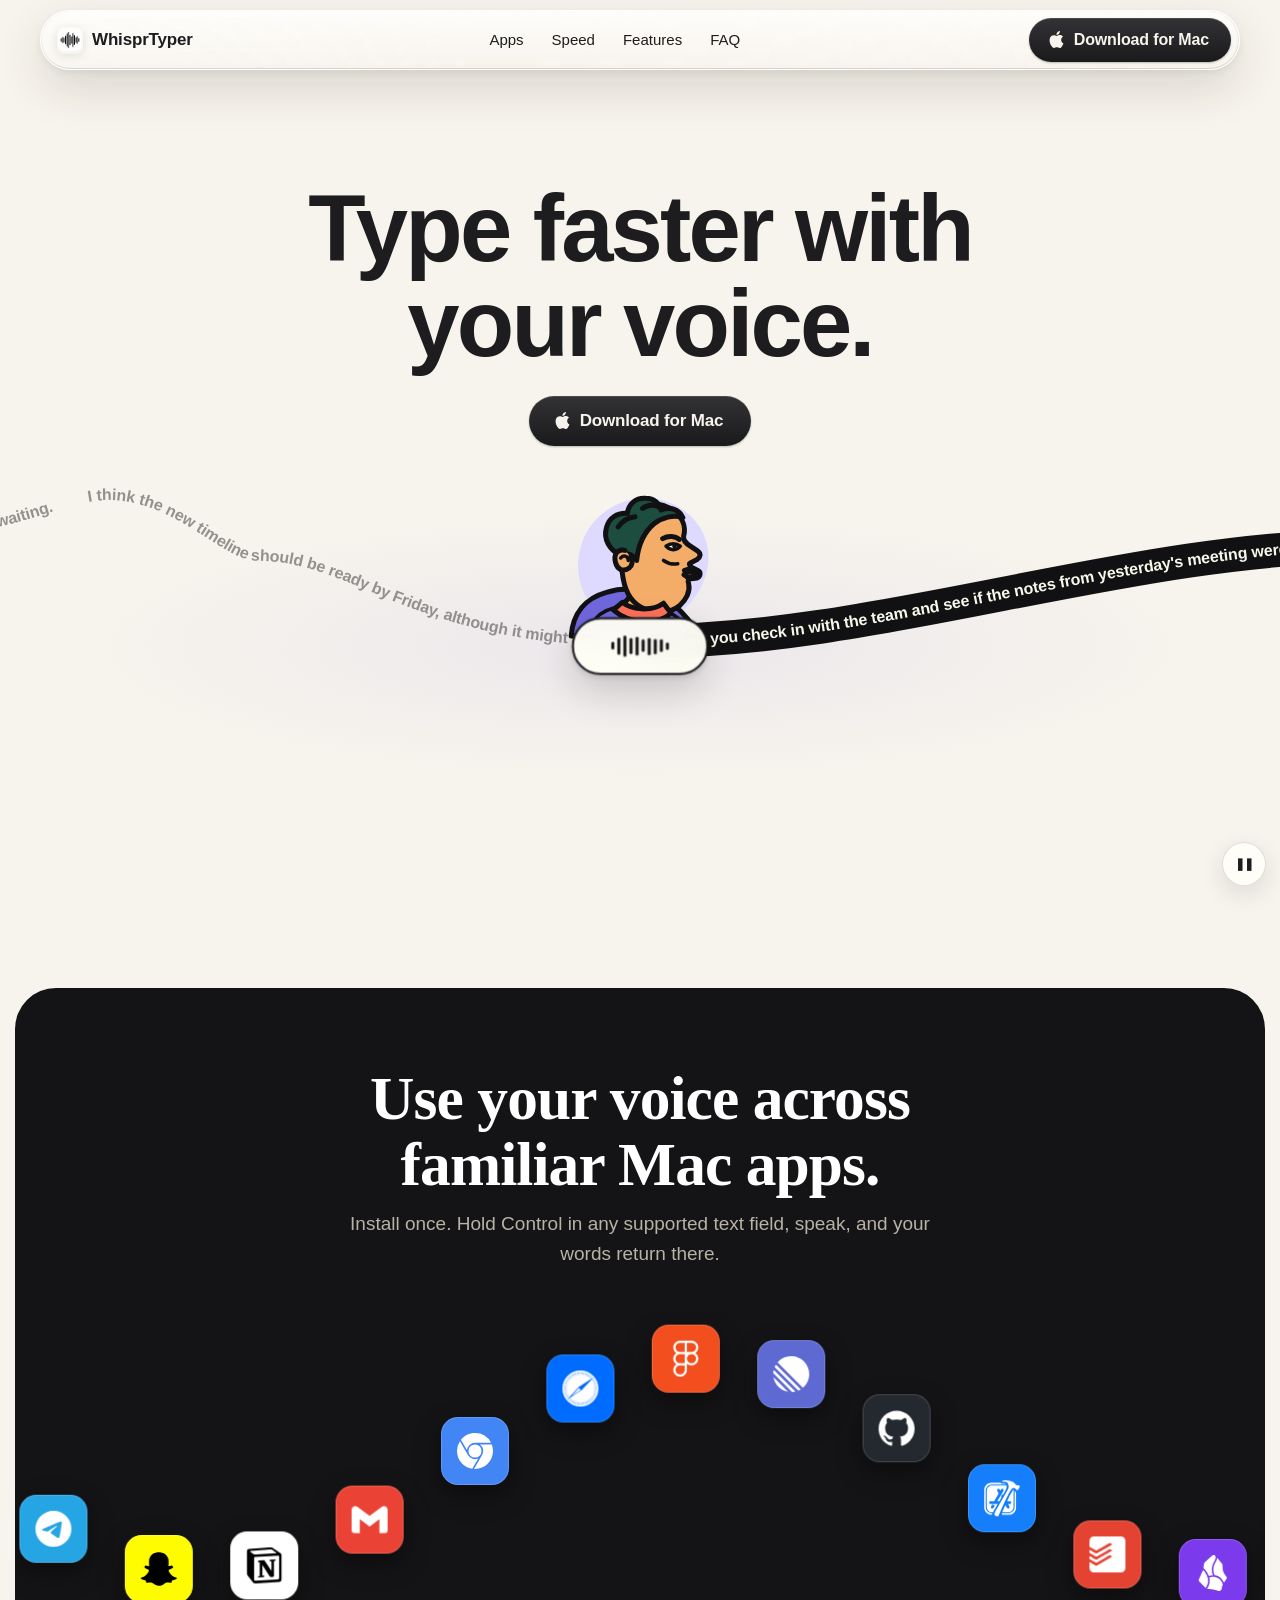
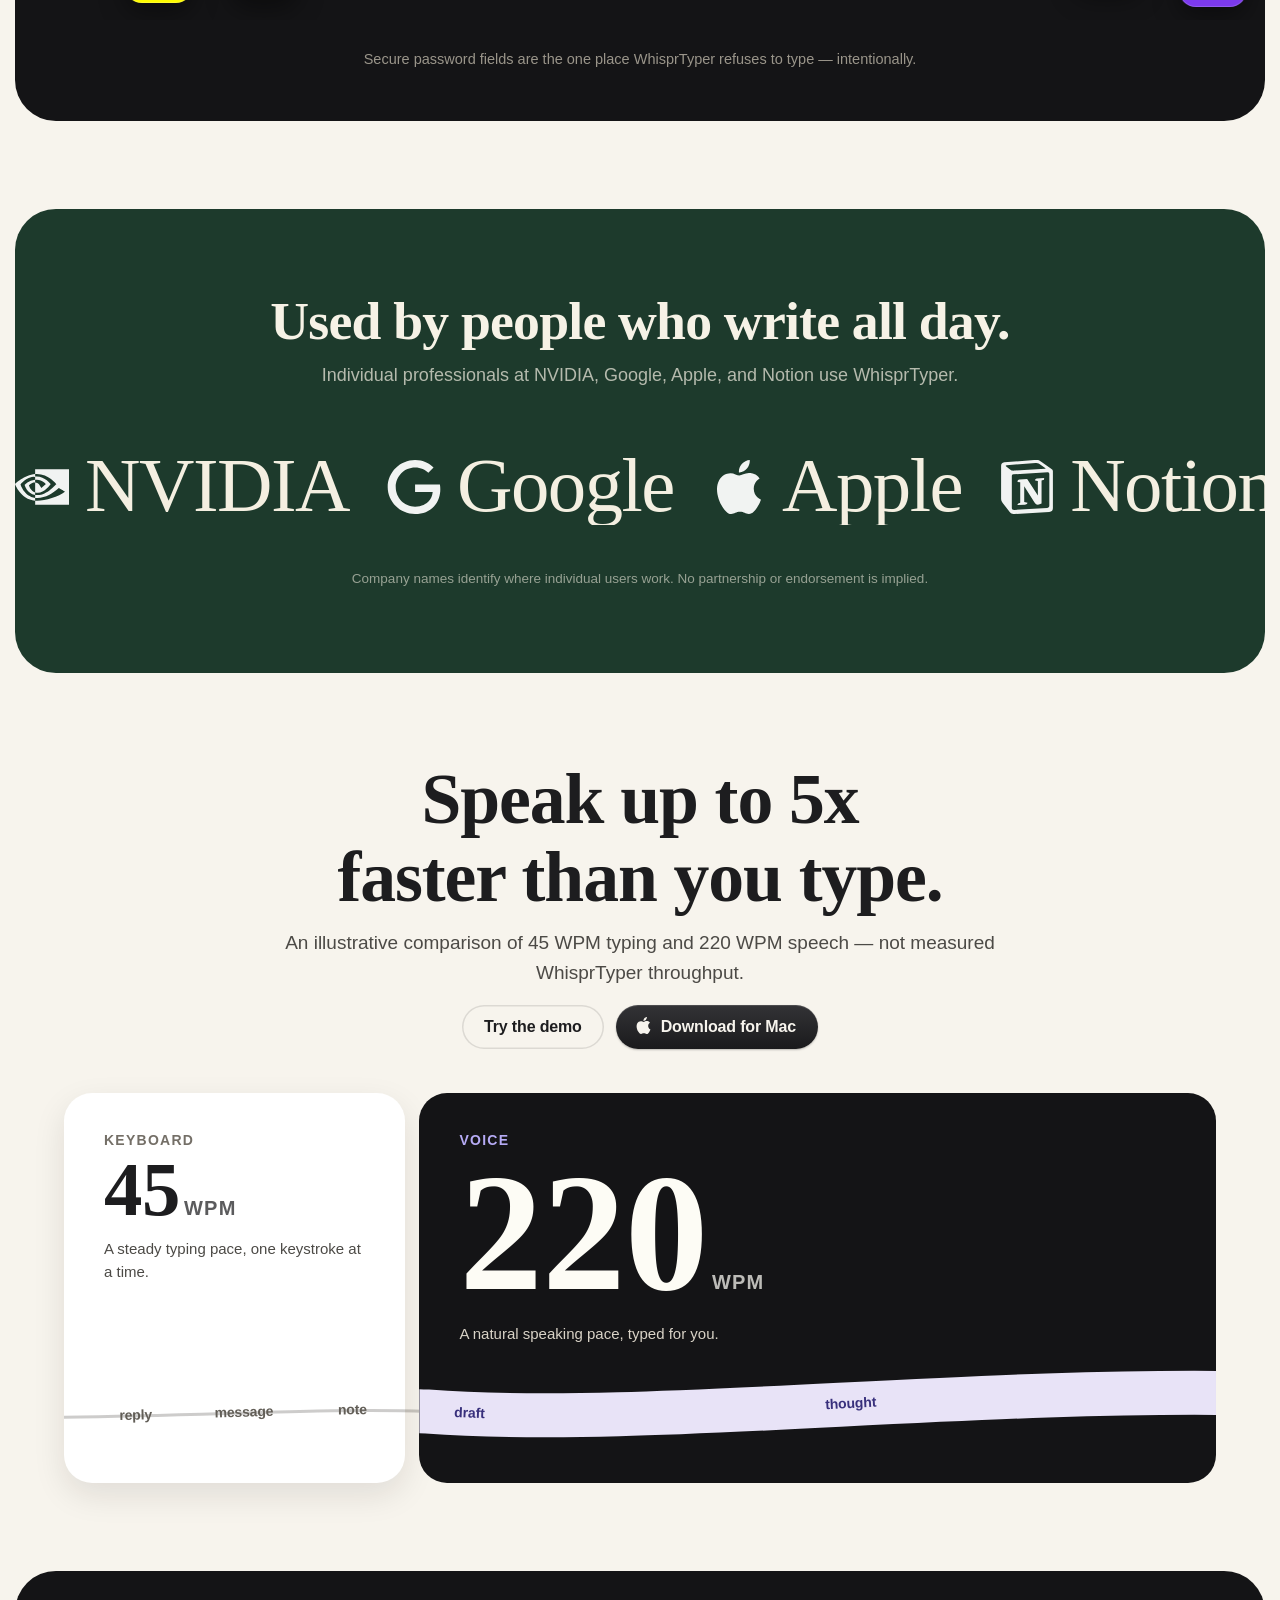
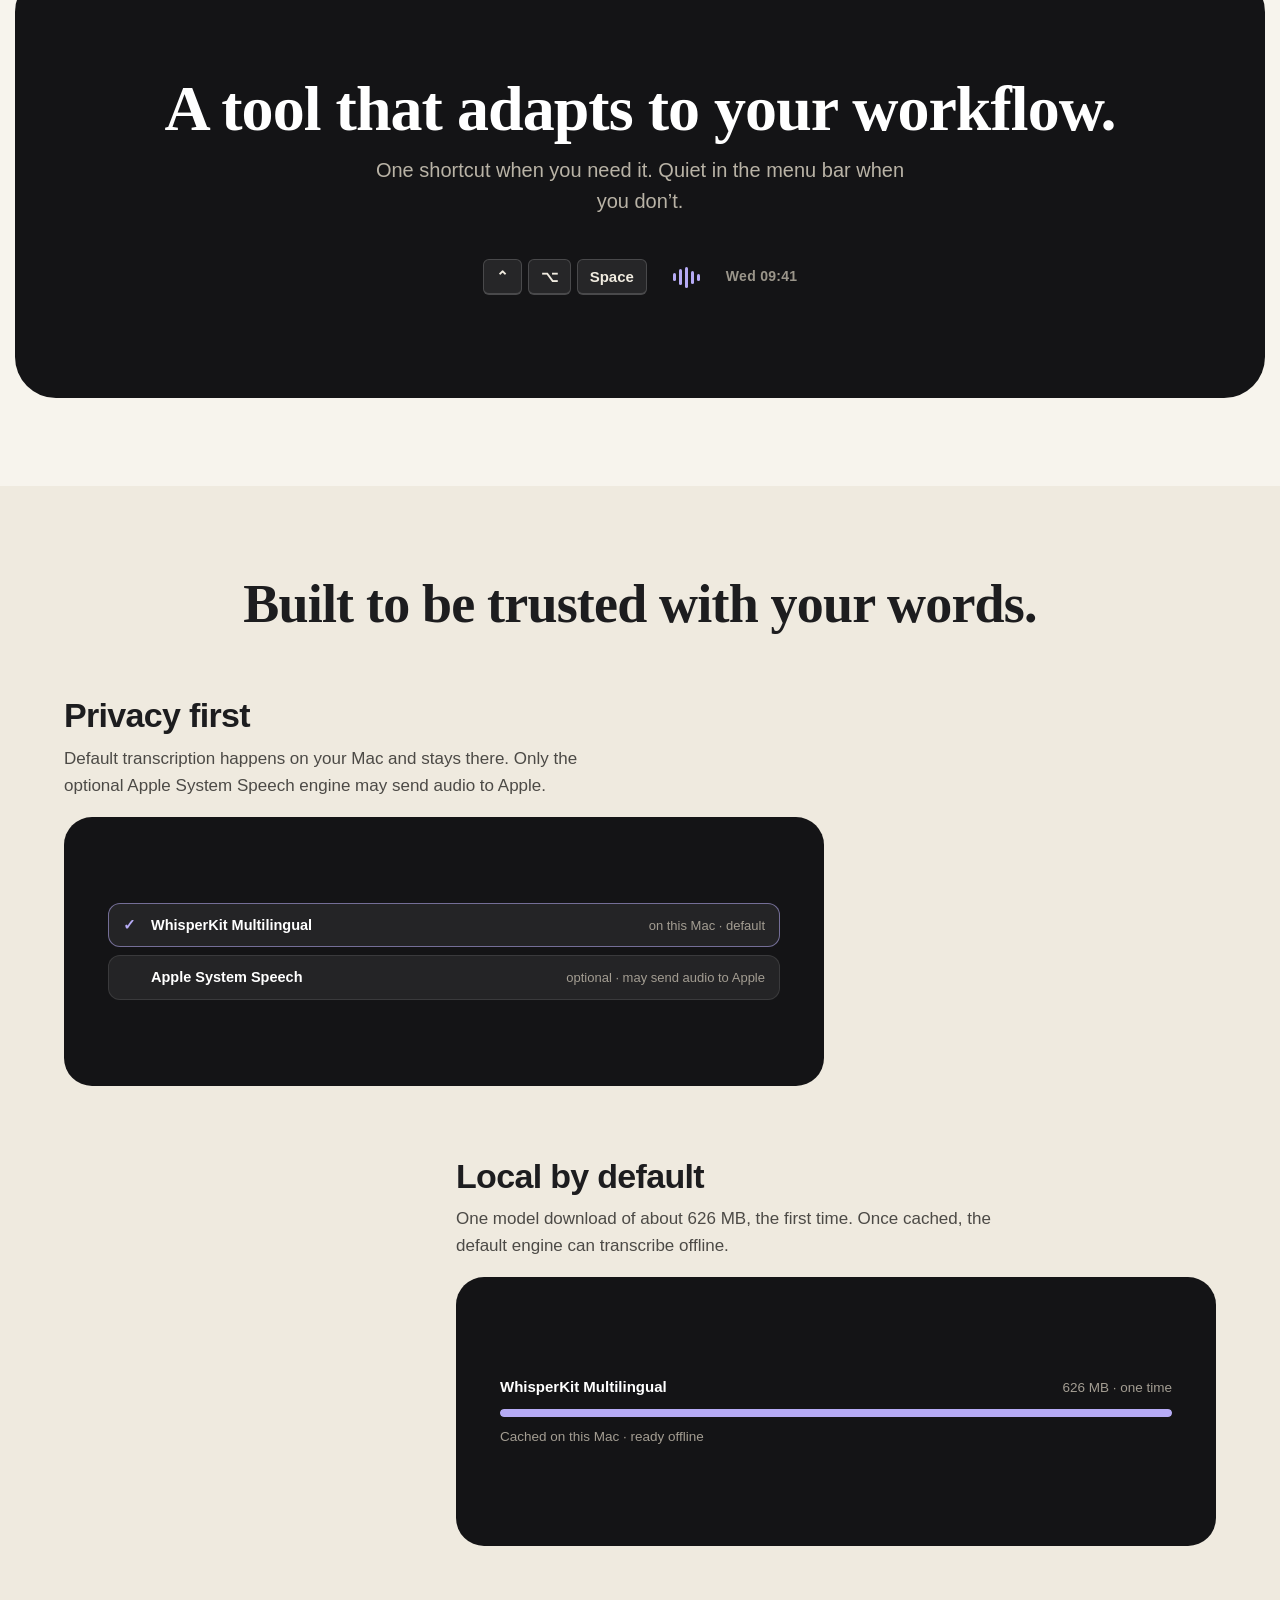
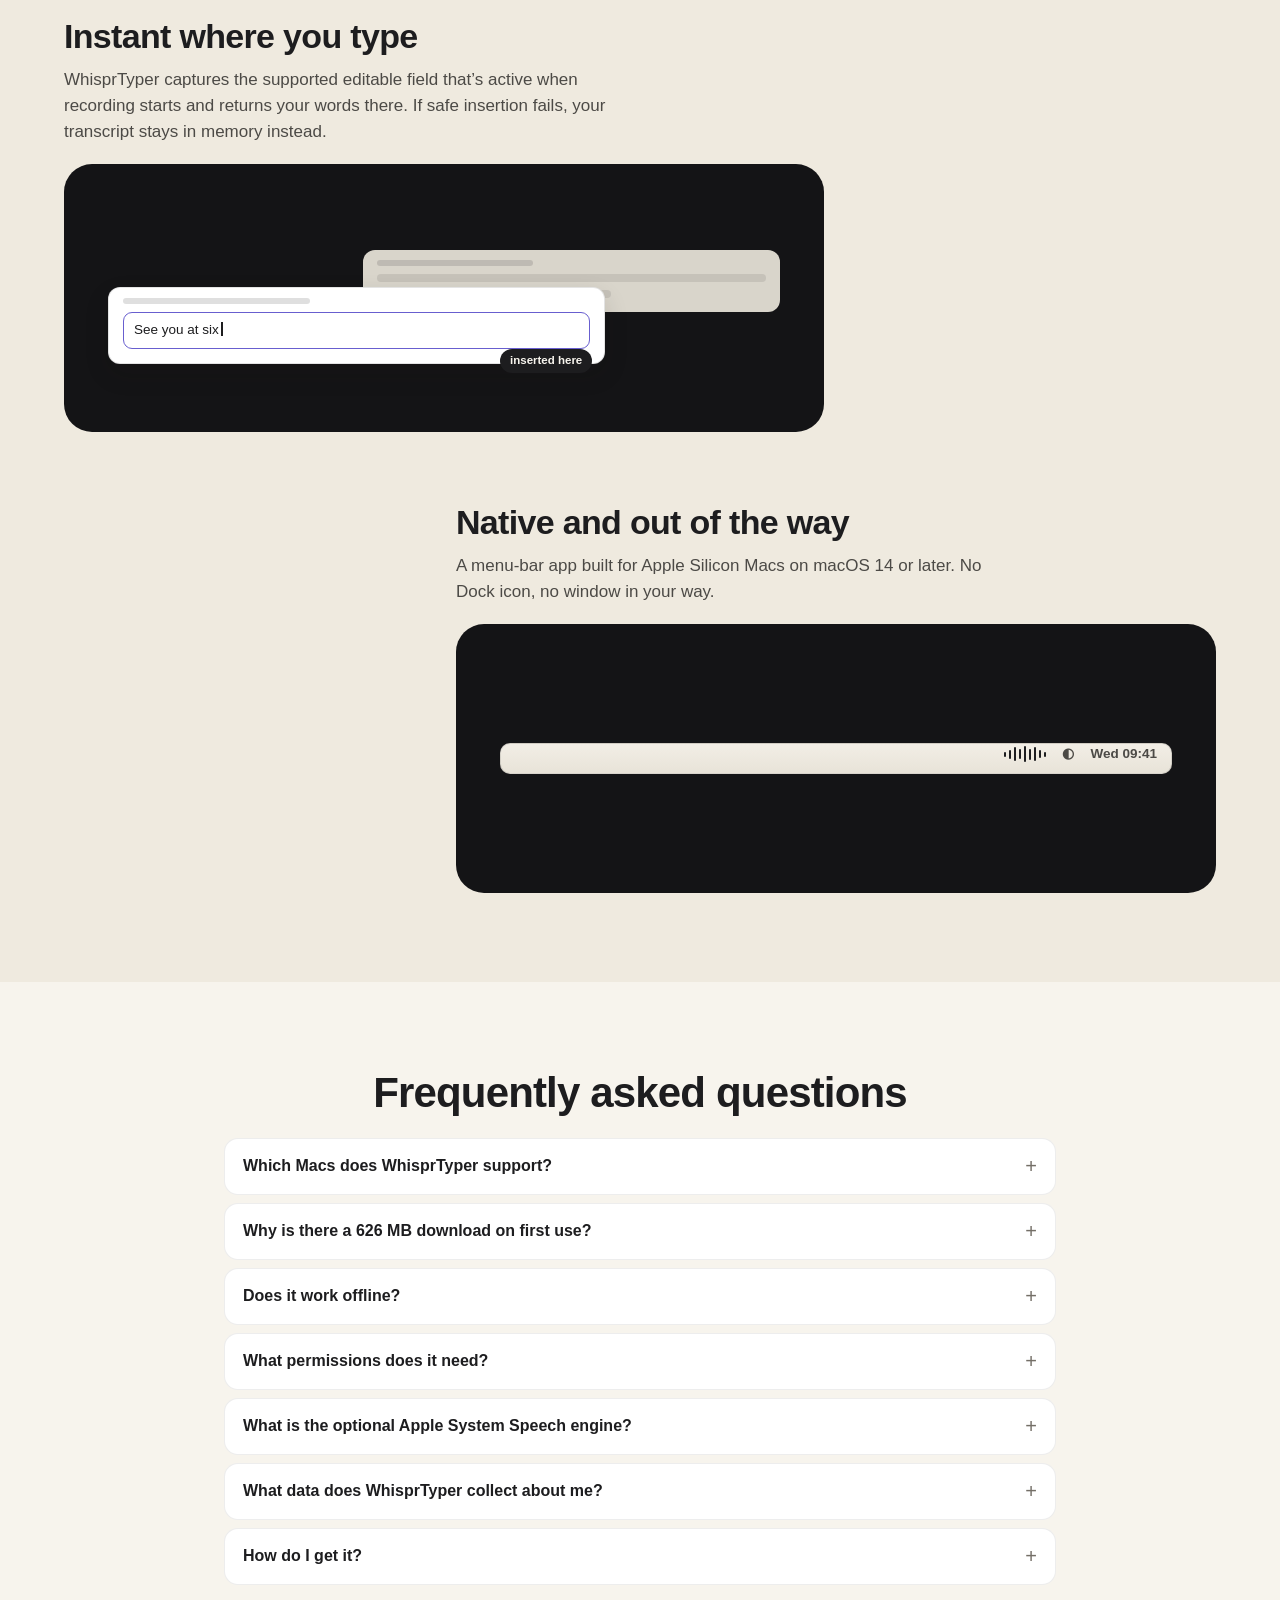
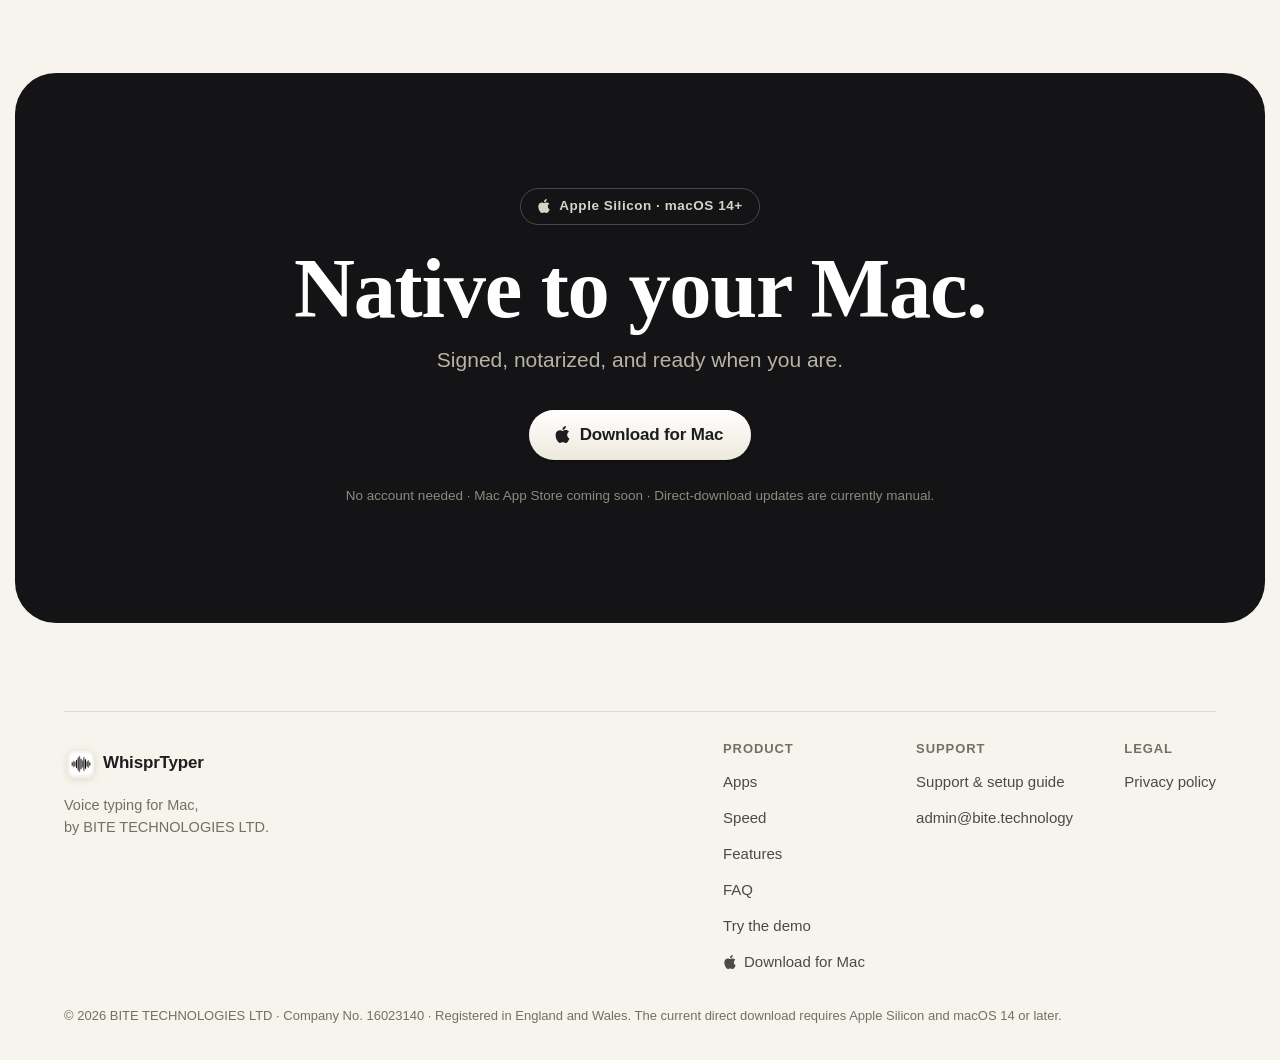
==== commit 73762c25: "[verified] copy: update speed claim to 5x" ====
--- a/index.html
+++ b/index.html
@@ -274,7 +274,7 @@
   <!-- 3. Speed comparison -->
   <section class="speed" id="speed" aria-labelledby="speed-title">
     <div class="speed-head">
-      <h2 id="speed-title">From typing pace to speaking pace.</h2>
+      <h2 id="speed-title">Speak up to 5x faster than you type.</h2>
       <p class="speed-lede">An illustrative comparison of 45 WPM typing and 220 WPM speech — not measured WhisprTyper throughput.</p>
       <div class="speed-actions">
         <a class="button button-ghost" href="demo.html">Try the demo</a>
--- a/styles.css
+++ b/styles.css
@@ -511,11 +511,17 @@
   transform-box: fill-box;
   transform-origin: center;
   animation: hero-avatar-mouth-open 1.7s ease-in-out infinite;
+  animation-play-state: paused;
 }
 .hero-avatar-lower-lip {
   transform-box: fill-box;
   transform-origin: center;
   animation: hero-avatar-lower-lip 1.7s ease-in-out infinite;
+  animation-play-state: paused;
+}
+.hero-avatar.is-motion-active .hero-avatar-mouth-open,
+.hero-avatar.is-motion-active .hero-avatar-lower-lip {
+  animation-play-state: running;
 }
 @keyframes hero-avatar-mouth-open {
   0%, 7%, 22%, 37%, 52%, 70%, 100% { transform: scaleY(0.08); }
@@ -1048,7 +1054,7 @@
 /* ---------- Editorial serif display for the big section statements ---------- */
 
 .apps-band h2,
-.roles-card h2,
+.company-card h2,
 .speed-head h2,
 .workflow-card h2,
 .features-heading,
@@ -1621,6 +1627,7 @@
 @media (max-width: 980px) {
   .speed-grid { grid-template-columns: 1fr; }
   .speed-card-voice { min-height: clamp(260px, 62vw, 360px); }
+  html:not(.js) .speed-flow-stage { display: none; }
 }
 
 @media (max-width: 760px) {
@@ -1695,7 +1702,7 @@
 }
 
 @media (max-width: 620px) {
-  .company-list { font-size: clamp(34px, 10.5vw, 52px); }
+  .company-list li { font-size: clamp(34px, 10.5vw, 52px); }
   .speed-card-voice .wpm-num { font-size: clamp(84px, 26vw, 120px); }
 }
 
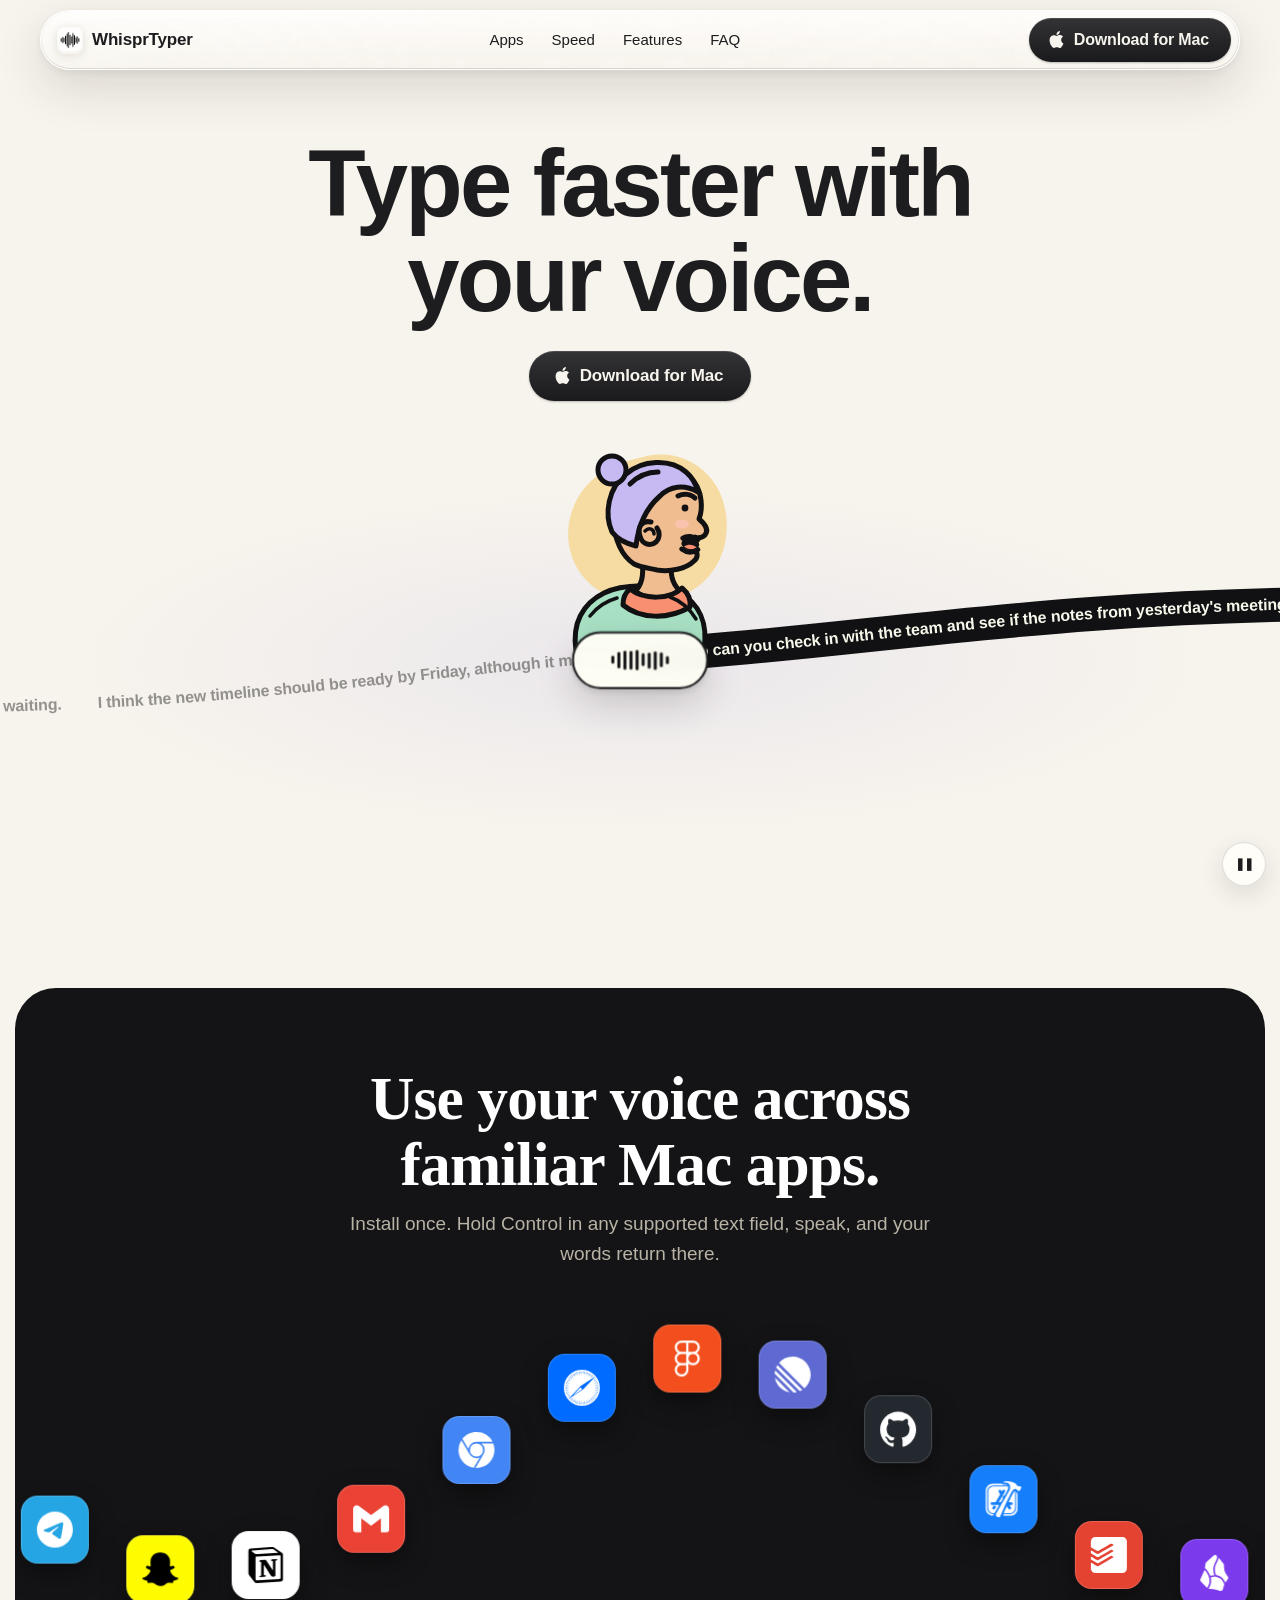
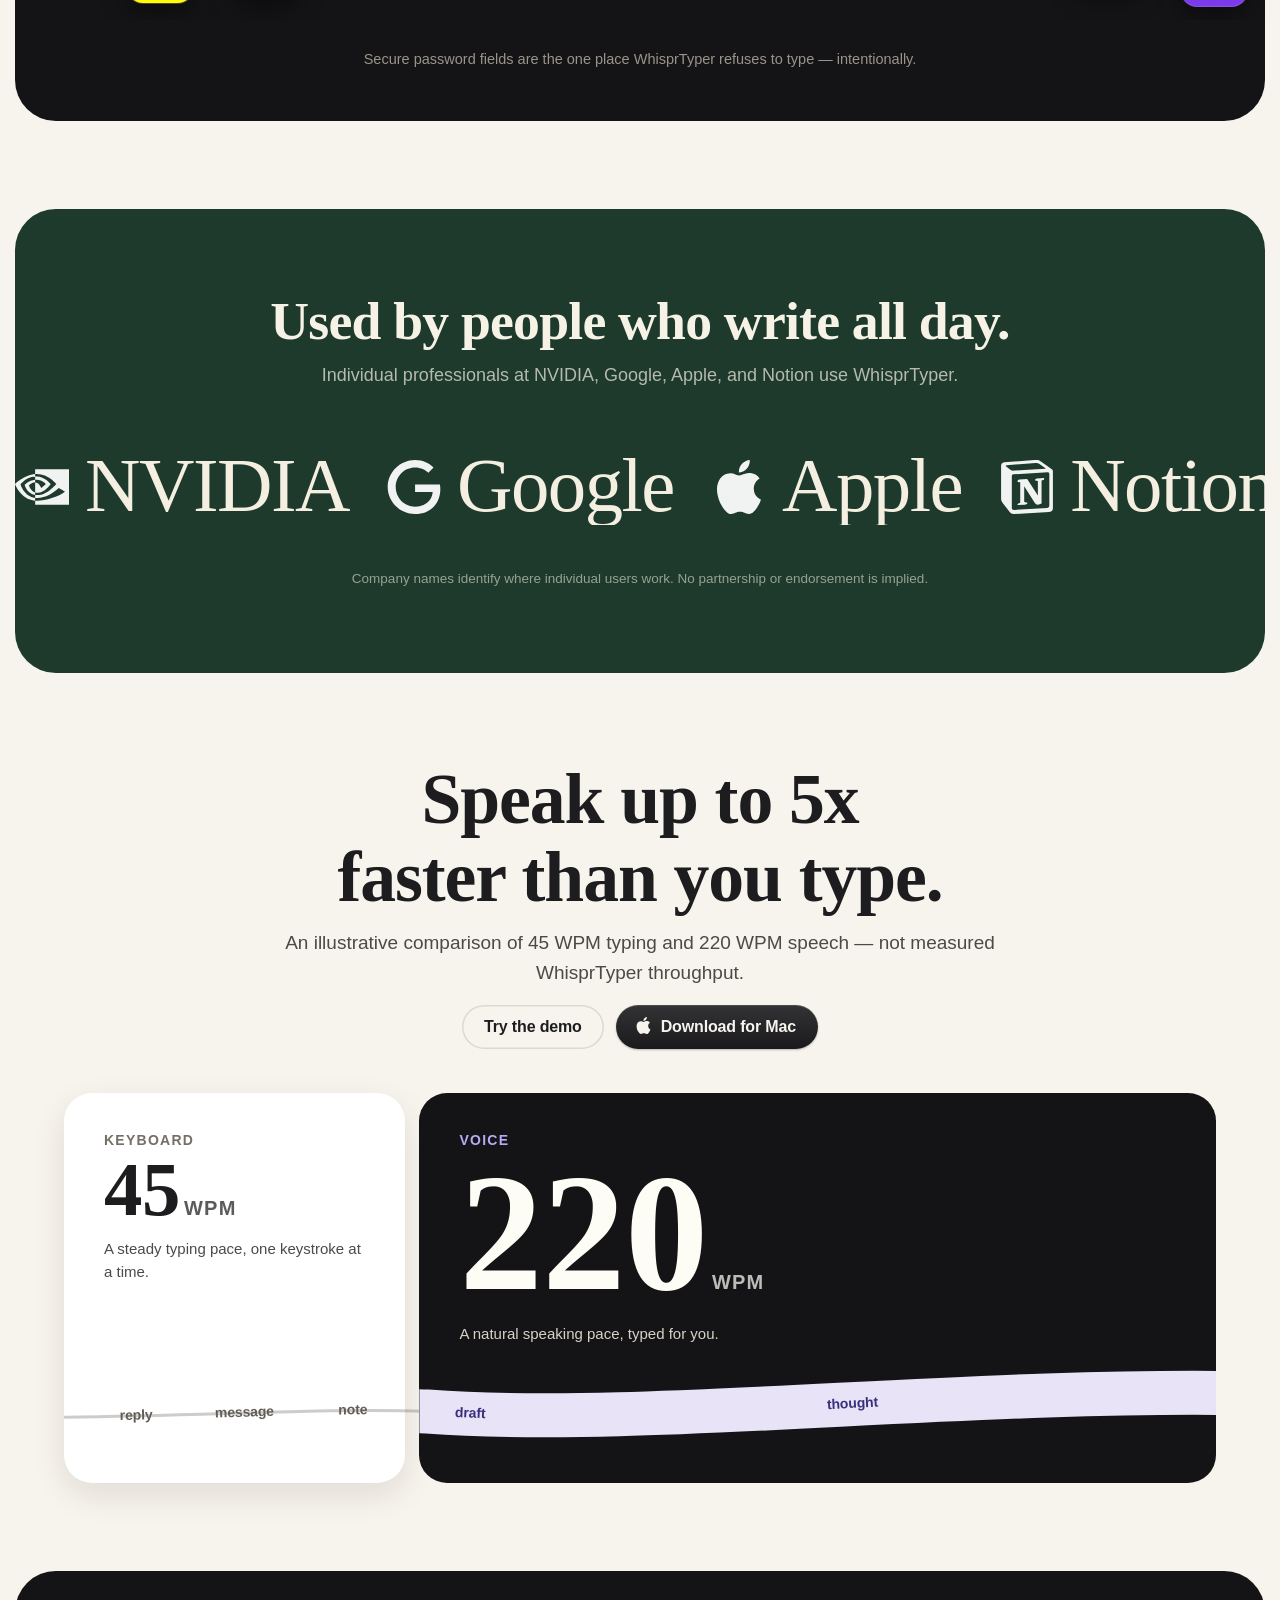
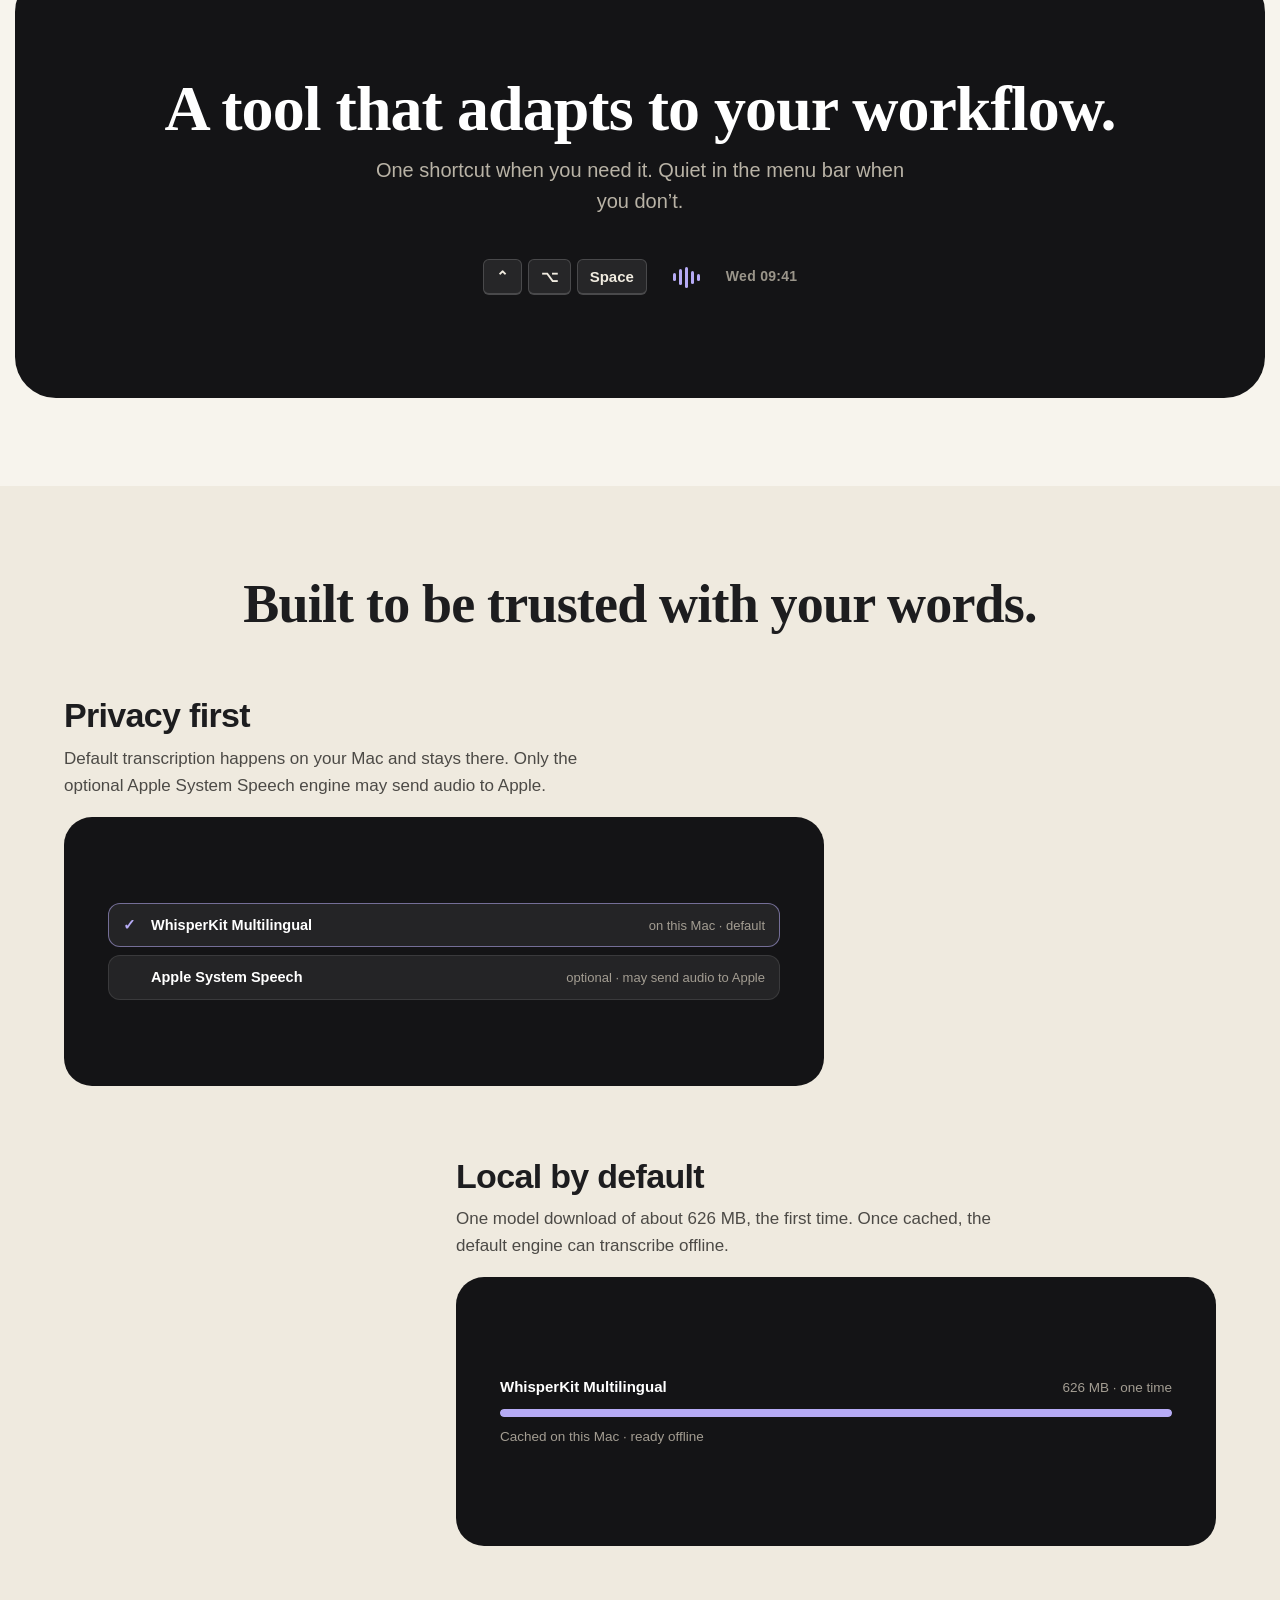
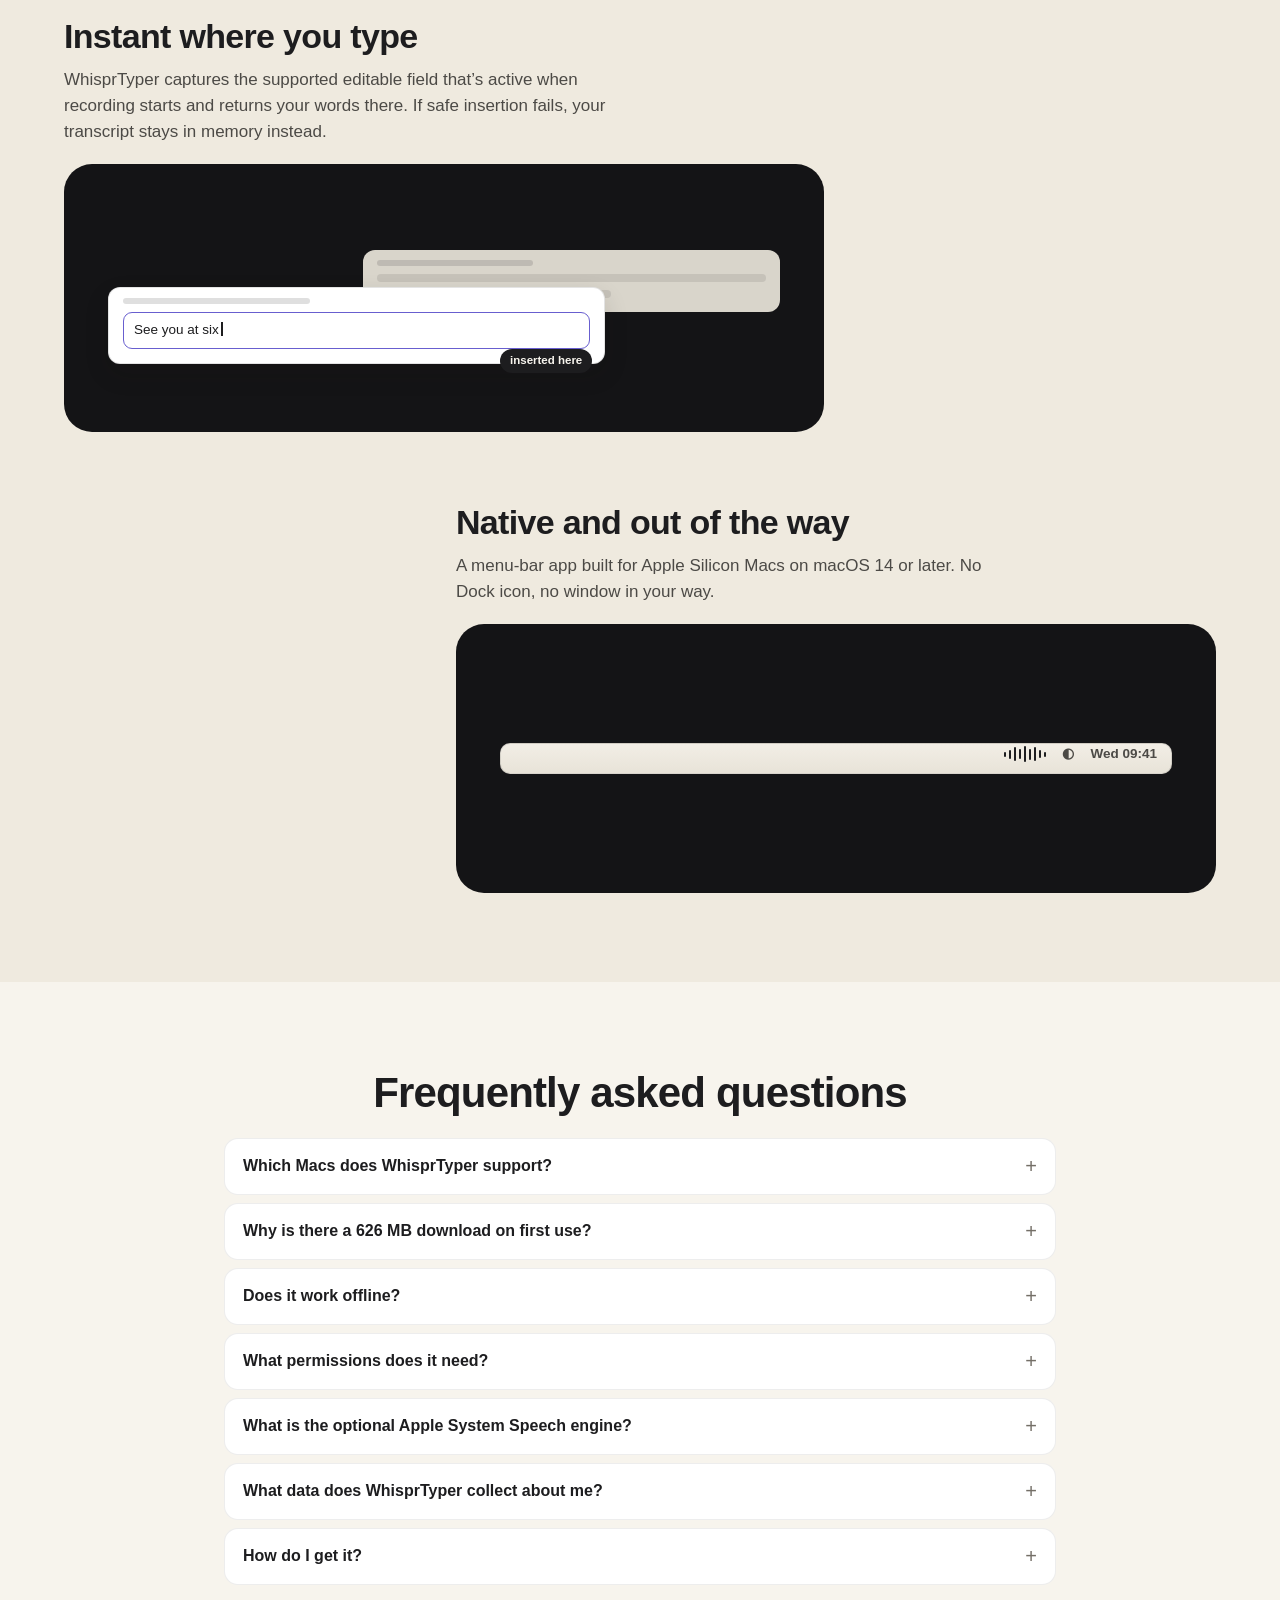
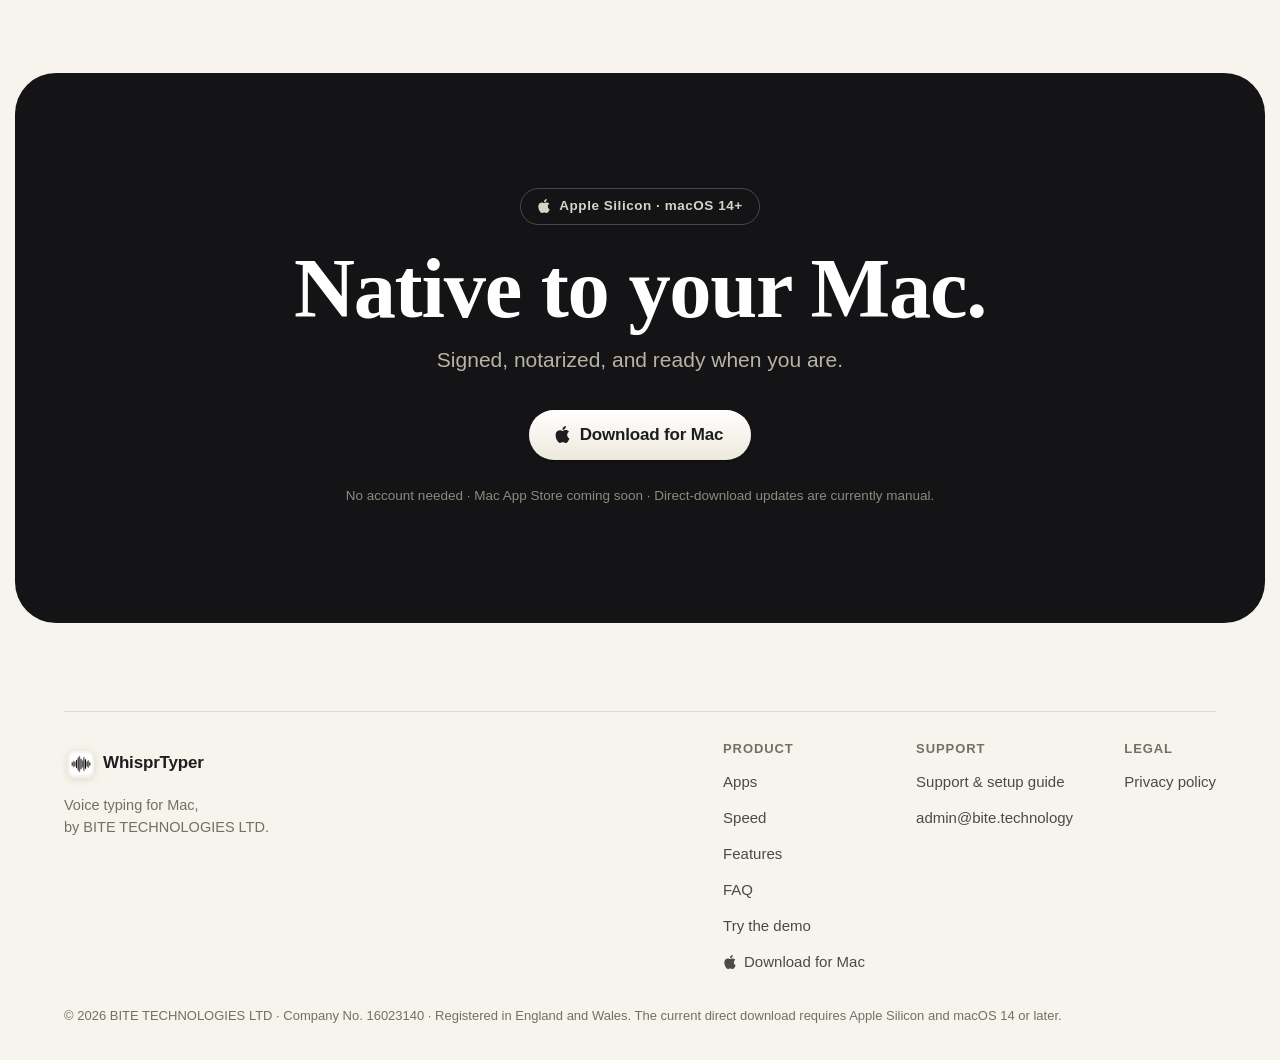
==== commit 40853909: "[verified] feat: soften landing motion and avatar" ====
--- a/index.html
+++ b/index.html
@@ -88,7 +88,7 @@
       <div class="hero-stage" id="hero-stage" aria-hidden="true">
         <svg class="stage-curves" viewBox="0 0 1000 380" preserveAspectRatio="xMidYMid meet" focusable="false">
           <defs>
-            <path id="hero-path" d="M -75.00 75.00 C -24.60 75.00 -5.40 107.00 45.00 107.00 C 65.25 107.00 69.75 91.00 90.00 91.00 C 192.60 91.00 310.00 203.00 500.00 203.00 C 690.00 203.00 880.00 107.00 1075.00 107.00"></path>
+            <path id="hero-path" d="M -75.00 257.00 C 183.75 257.00 327.50 221.00 500.00 209.00 C 672.50 197.00 816.25 161.00 1075.00 161.00"></path>
             <clipPath id="hero-clip-in"><rect id="hero-clip-in-rect" x="-400" y="-200" width="900" height="780"></rect></clipPath>
             <clipPath id="hero-clip-out"><rect id="hero-clip-out-rect" x="500" y="-200" width="900" height="780"></rect></clipPath>
           </defs>
@@ -103,29 +103,29 @@
           </g>
         </svg>
         <div class="hero-avatar" aria-hidden="true">
-          <svg viewBox="0 0 200 184" role="presentation" focusable="false">
-            <path class="hero-avatar-halo" d="M51 156C27 136 20 101 32 70C44 39 76 18 111 20C147 22 177 48 181 82C185 116 164 151 132 166C101 181 72 174 51 156Z"></path>
-            <path class="hero-avatar-torso hero-avatar-ink" d="M18 184C20 157 35 139 60 132C76 127 91 127 106 130C129 135 151 151 171 184Z"></path>
-            <path class="hero-avatar-neck hero-avatar-ink" d="M91 116C92 131 88 140 80 145C90 157 113 160 127 146C117 139 115 130 117 117Z"></path>
-            <path class="hero-avatar-head hero-avatar-ink" d="M82 43C94 25 122 21 140 35C151 43 155 54 152 65C151 70 154 73 160 77L169 83C173 86 172 90 168 93L160 97C158 98 159 101 163 103L169 106C173 108 172 113 168 115L159 116C157 117 157 119 158 122C160 131 155 141 147 148C136 157 119 158 106 152C91 146 83 133 80 116L75 84C73 68 76 54 82 43Z"></path>
-            <path class="hero-avatar-hair hero-avatar-ink" d="M77 88C64 82 56 69 60 55C63 43 73 37 85 38C86 27 95 19 107 20C117 20 123 26 125 34C136 29 147 34 151 43C140 39 126 43 117 50C105 60 98 75 96 94C91 86 84 84 77 88Z"></path>
-            <path class="hero-avatar-hair-accent" d="M74 54C79 47 86 43 94 42M103 32C109 28 116 27 122 30"></path>
-            <path class="hero-avatar-ear hero-avatar-ink" d="M82 82C73 80 68 87 71 97C73 105 80 108 87 103C91 100 92 94 89 90"></path>
-            <path class="hero-avatar-ear-line" d="M77 91C81 87 86 89 86 94"></path>
-            <path class="hero-avatar-brow" d="M127 68C134 64 142 65 147 69"></path>
-            <path class="hero-avatar-eye" d="M131 77C136 73 143 73 148 77C144 82 136 83 131 77Z"></path>
-            <circle class="hero-avatar-pupil" cx="141" cy="77" r="2.5"></circle>
-            <path class="hero-avatar-cheek" d="M128 94C134 98 140 99 145 98"></path>
-            <g class="hero-avatar-mouth" transform="translate(153 106) rotate(8)">
+          <svg viewBox="0 0 220 210" role="presentation" focusable="false">
+            <path class="hero-avatar-backdrop" d="M117 16C155 8 191 34 196 74C201 112 182 146 146 158C108 170 64 160 46 126C28 92 42 46 80 28C92 22 104 19 117 16Z"></path>
+            <path class="hero-avatar-torso hero-avatar-ink" d="M46 210C42 184 52 164 74 153C92 144 130 143 148 152C170 163 178 184 174 210Z"></path>
+            <path class="hero-avatar-neck hero-avatar-ink" d="M112 122C114 136 112 145 105 151C117 161 139 161 149 150C142 143 140 133 142 122Z"></path>
+            <path class="hero-avatar-head hero-avatar-ink" d="M104 124C92 116 84 100 84 80C84 48 108 26 136 28C156 29 169 42 171 60C172 68 171 74 169 79C175 84 179 90 175 95C172 98 168 98 165 97C166 102 166 106 165 110C168 113 168 118 164 121C156 129 140 132 127 130C118 128 110 127 104 124Z"></path>
+            <path class="hero-avatar-hair hero-avatar-ink" d="M82 92C74 74 78 48 96 34C112 20 140 18 156 32C162 37 166 44 168 52C154 44 140 46 130 56C114 70 108 88 106 106C98 104 88 100 82 92Z"></path>
+            <circle class="hero-avatar-bun hero-avatar-ink" cx="82" cy="30" r="14"></circle>
+            <path class="hero-avatar-hair-accent" d="M100 44C108 36 118 32 128 32"></path>
+            <path class="hero-avatar-ear hero-avatar-ink" d="M121 82C112 80 107 87 110 96C112 104 120 107 126 102C130 98 130 92 127 88"></path>
+            <path class="hero-avatar-ear-line" d="M115 91C119 87 124 89 124 94"></path>
+            <path class="hero-avatar-brow" d="M148 56C154 53 161 54 165 58"></path>
+            <circle class="hero-avatar-eye" cx="155" cy="68" r="3.4"></circle>
+            <ellipse class="hero-avatar-blush" cx="152" cy="84" rx="7" ry="4.5"></ellipse>
+            <g class="hero-avatar-mouth" transform="translate(152 97) rotate(6)">
               <g class="hero-avatar-mouth-open">
-                <ellipse class="hero-avatar-mouth-cavity" cx="7" cy="3" rx="8" ry="5.5"></ellipse>
-                <path class="hero-avatar-tongue" d="M1 6C5 3 10 3 14 6C11 8 5 9 1 6Z"></path>
+                <ellipse class="hero-avatar-mouth-cavity" cx="9" cy="6" rx="9" ry="6"></ellipse>
+                <path class="hero-avatar-tongue" d="M3 9C7 6 12 6 16 9C13 12 6 12 3 9Z"></path>
               </g>
-              <path class="hero-avatar-upper-lip" d="M0 0C4 -3 9 -3 14 0"></path>
-              <path class="hero-avatar-lower-lip" d="M0 5C4 8 10 8 15 4"></path>
+              <path class="hero-avatar-upper-lip" d="M1 1C5 -2 11 -2 16 1"></path>
+              <path class="hero-avatar-lower-lip" d="M1 12C6 15 12 15 17 11"></path>
             </g>
-            <path class="hero-avatar-collar hero-avatar-ink" d="M79 144C89 152 113 156 128 145L137 157C119 172 88 170 68 153Z"></path>
-            <path class="hero-avatar-shirt-line" d="M43 170C48 160 56 154 68 151M137 157C148 163 155 172 159 184"></path>
+            <path class="hero-avatar-collar hero-avatar-ink" d="M100 149C114 160 140 160 152 148C158 153 161 160 160 167C138 180 110 179 93 165C93 158 96 152 100 149Z"></path>
+            <path class="hero-avatar-shirt-line" d="M60 176C67 167 76 161 87 158M140 157C151 161 160 169 166 179"></path>
           </svg>
         </div>
         <div class="voice-pill hero-pill" data-state="recording">
--- a/styles.css
+++ b/styles.css
@@ -402,9 +402,9 @@
   position: relative;
   overflow: hidden;
   width: 100%;
-  height: clamp(280px, 36vh, 400px);
+  height: clamp(380px, 46vh, 480px);
   border-radius: 0;
-  background: radial-gradient(62% 58% at 50% 52%, rgba(111, 99, 224, 0.09), transparent 72%);
+  background: radial-gradient(62% 58% at 50% 55%, rgba(111, 99, 224, 0.09), transparent 72%);
 }
 
 .stage-curves {
@@ -440,18 +440,20 @@
 .hero-sentence-in { fill: rgba(76, 74, 70, 0.58); }
 .hero-sentence-out { fill: var(--ivory); }
 
-/* Original editorial speaking bust. The entire figure is static except for
-   the mouth cavity/tongue and lower lip, so the loop reads as speech rather
-   than a distracting character animation. */
+/* Original Corporate Memphis-inspired flat editorial bust: pastel lavender/
+   mint/coral/warm-skin shapes with thick rounded ink outlines and minimal
+   features. The entire figure is static except for the mouth cavity/tongue
+   and lower lip, so the loop reads as speech rather than a distracting
+   character animation. */
 .hero-avatar {
   --avatar-ink: #111113;
   position: absolute;
   z-index: 2;
   left: 50%;
-  top: calc(52% - 10px);
+  top: calc(55% - 10px);
   width: auto;
-  height: min(calc(52% - 14px), 158px);
-  aspect-ratio: 200 / 184;
+  height: min(calc(55% - 14px), 210px);
+  aspect-ratio: 220 / 210;
   transform: translate(-50%, -100%);
   pointer-events: none;
 }
@@ -466,23 +468,26 @@
 .hero-avatar ellipse {
   vector-effect: non-scaling-stroke;
 }
-.hero-avatar-halo { fill: #ded9ff; }
 .hero-avatar-ink {
   stroke: var(--avatar-ink);
   stroke-width: 5;
   stroke-linecap: round;
   stroke-linejoin: round;
 }
-.hero-avatar-torso { fill: #7167dc; }
+/* Single flat butter-pastel organic backdrop blob behind the bust: no
+   outline, no gradient, never animated. */
+.hero-avatar-backdrop { fill: #f6dca2; }
+.hero-avatar-torso { fill: #a8e0c4; }
 .hero-avatar-neck,
 .hero-avatar-head,
-.hero-avatar-ear { fill: #f3ad68; }
-.hero-avatar-hair { fill: #1d4d3e; }
-.hero-avatar-collar { fill: #ff7058; }
+.hero-avatar-ear { fill: #f0bd90; }
+.hero-avatar-hair,
+.hero-avatar-bun { fill: #c7b9f2; }
+.hero-avatar-collar { fill: #f88f70; }
+.hero-avatar-blush { fill: #f9c3ae; }
 .hero-avatar-hair-accent,
 .hero-avatar-ear-line,
 .hero-avatar-brow,
-.hero-avatar-cheek,
 .hero-avatar-upper-lip,
 .hero-avatar-lower-lip,
 .hero-avatar-shirt-line {
@@ -496,17 +501,10 @@
 .hero-avatar-upper-lip,
 .hero-avatar-lower-lip { stroke-width: 5; }
 .hero-avatar-ear-line,
-.hero-avatar-cheek,
 .hero-avatar-shirt-line { stroke-width: 3.5; }
-.hero-avatar-eye {
-  fill: #fffef5;
-  stroke: var(--avatar-ink);
-  stroke-width: 3.5;
-  stroke-linejoin: round;
-}
-.hero-avatar-pupil,
+.hero-avatar-eye,
 .hero-avatar-mouth-cavity { fill: var(--avatar-ink); }
-.hero-avatar-tongue { fill: #ff7058; }
+.hero-avatar-tongue { fill: #f88f70; }
 .hero-avatar-mouth-open {
   transform-box: fill-box;
   transform-origin: center;
@@ -543,7 +541,7 @@
   position: absolute;
   z-index: 2;
   left: 50%;
-  top: 52%;
+  top: 55%;
   transform: translate(-50%, -50%) scale(var(--hero-pulse));
   margin-top: 0;
   cursor: default;
@@ -1626,7 +1624,11 @@
 
 @media (max-width: 980px) {
   .speed-grid { grid-template-columns: 1fr; }
-  .speed-card-voice { min-height: clamp(260px, 62vw, 360px); }
+  .speed-card-voice { min-height: clamp(380px, 100vw, 460px); }
+  /* Stacked Voice card reserves a deep bottom band so the soft-S middle
+     return and lower exit legs (~118px between centerlines) both run clear
+     of its heading, number, and copy without merging into a U outline. */
+  .speed-card.speed-card-voice { padding-bottom: 230px; }
   html:not(.js) .speed-flow-stage { display: none; }
 }
 
@@ -1684,21 +1686,23 @@
   .speed-actions .button { flex: 1 1 auto; }
 
   /* On phones the same single flow-through composition simply gets shorter,
-     with a gentler valley (JS caps the rise) and smaller type. Each side
+     with an even shallower S (JS caps the sway) and smaller type. Each side
      shows a shorter contiguous sentence segment, but both sides stay visibly
      connected through the pill; nothing stacks under it. JS rebuilds the SVG
      viewBox to this rendered pixel size, so text is never stretched. */
-  .hero-stage { height: clamp(230px, 64vw, 300px); }
+  .hero-stage { height: clamp(280px, 88vw, 352px); }
   .hero-avatar {
-    top: calc(52% - 8px);
+    top: calc(55% - 8px);
     width: auto;
-    height: min(calc(52% - 12px), 96px);
+    height: min(calc(55% - 12px), 178px);
   }
   .hero-sentence-copy { font-size: 13.5px; }
   /* Without JS the authored 1000x380 diagram letterboxes down on phones, so
      the static sentence segment uses a larger em size to stay legible. */
   html:not(.js) .hero-sentence-copy { font-size: 30px; }
-  .voice-pill.hero-pill { --s: 1.05; }
+  /* The pill widens slightly with the larger avatar so the bust base stays
+     fully masked behind it. */
+  .voice-pill.hero-pill { --s: 1.15; }
 }
 
 @media (max-width: 620px) {
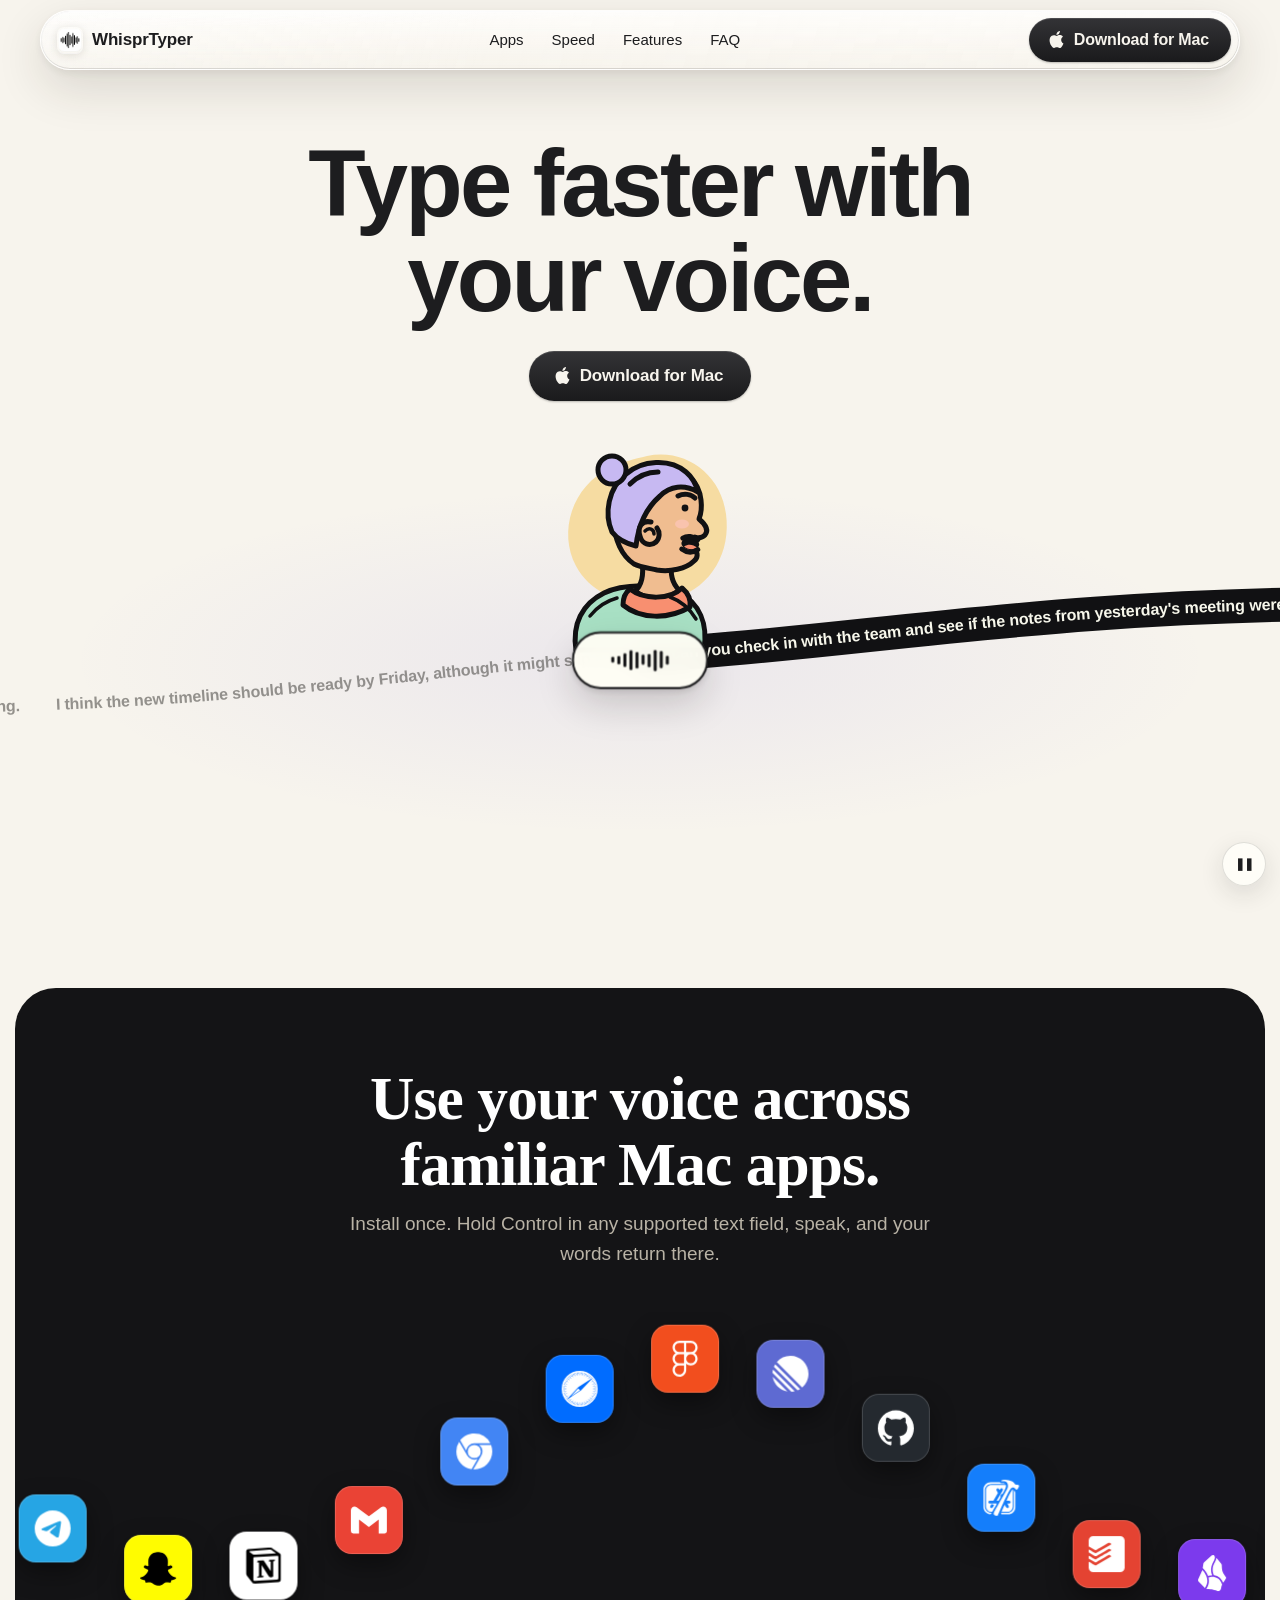
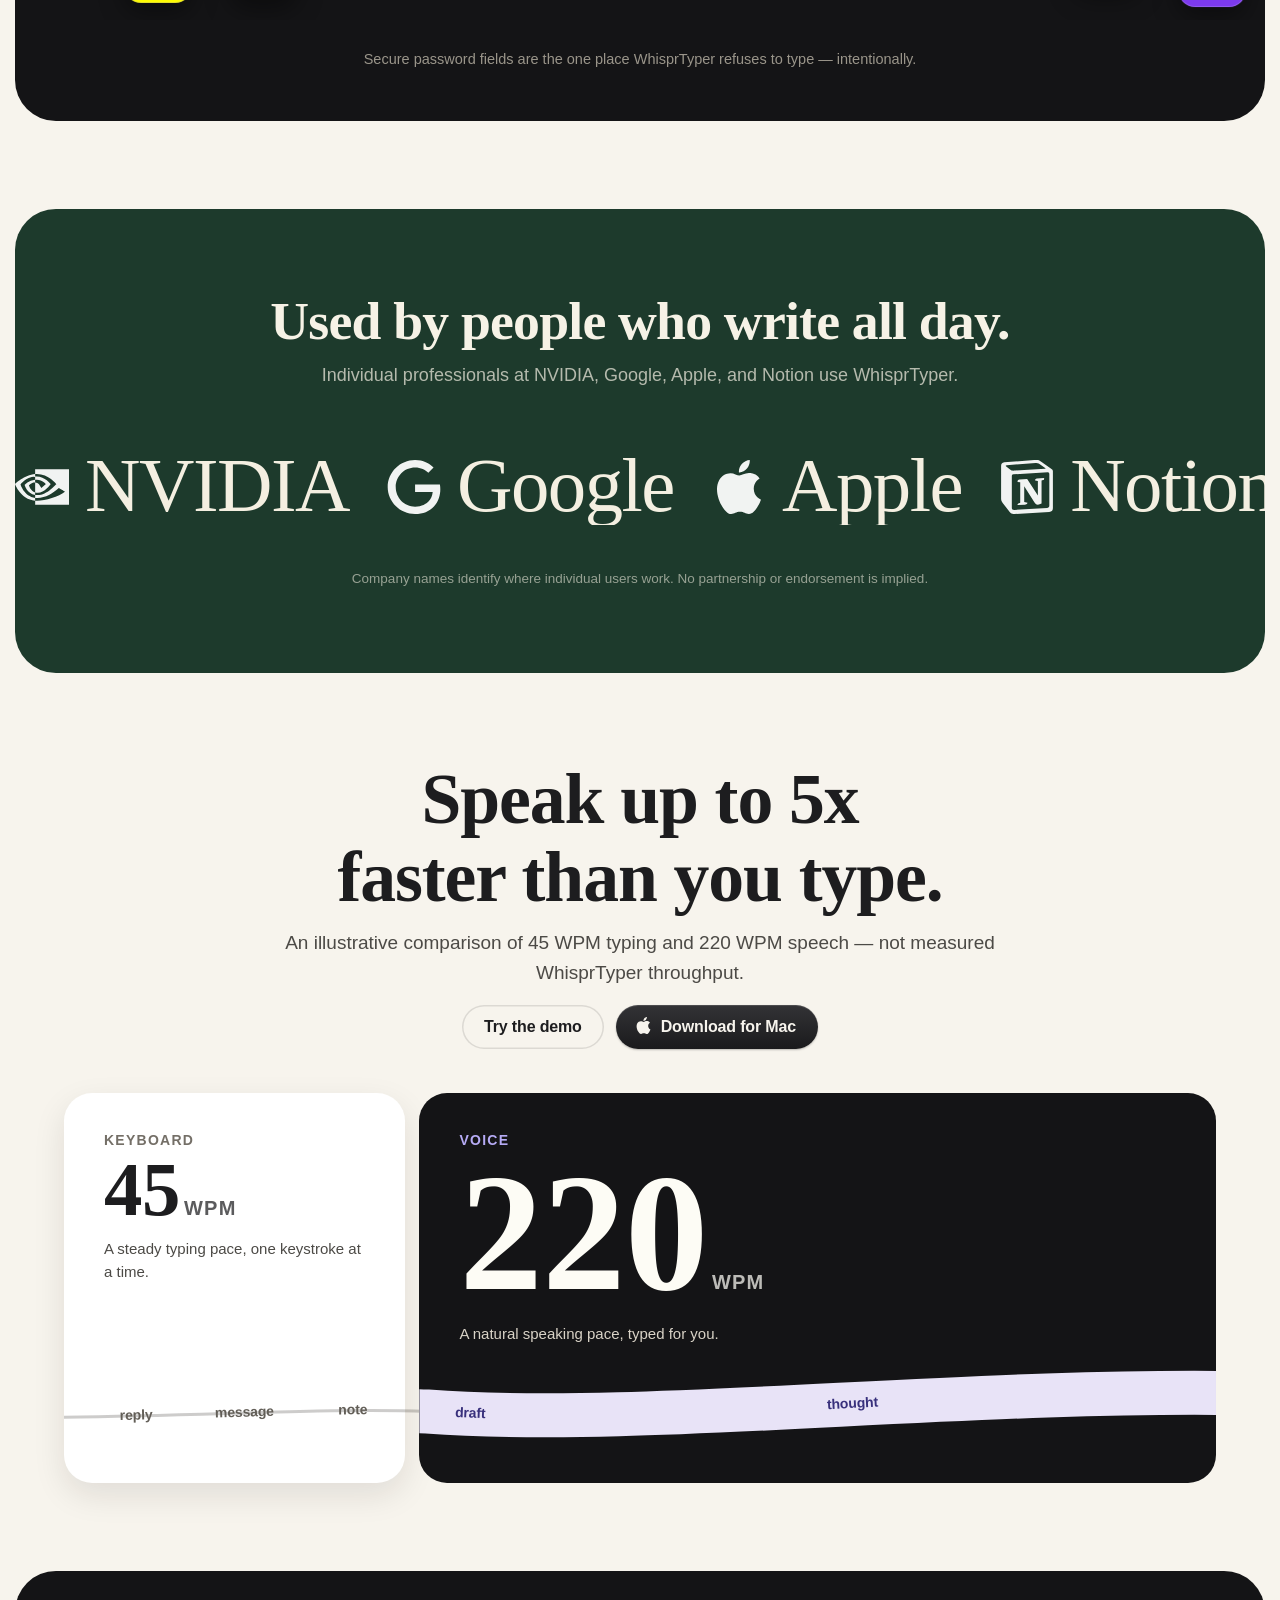
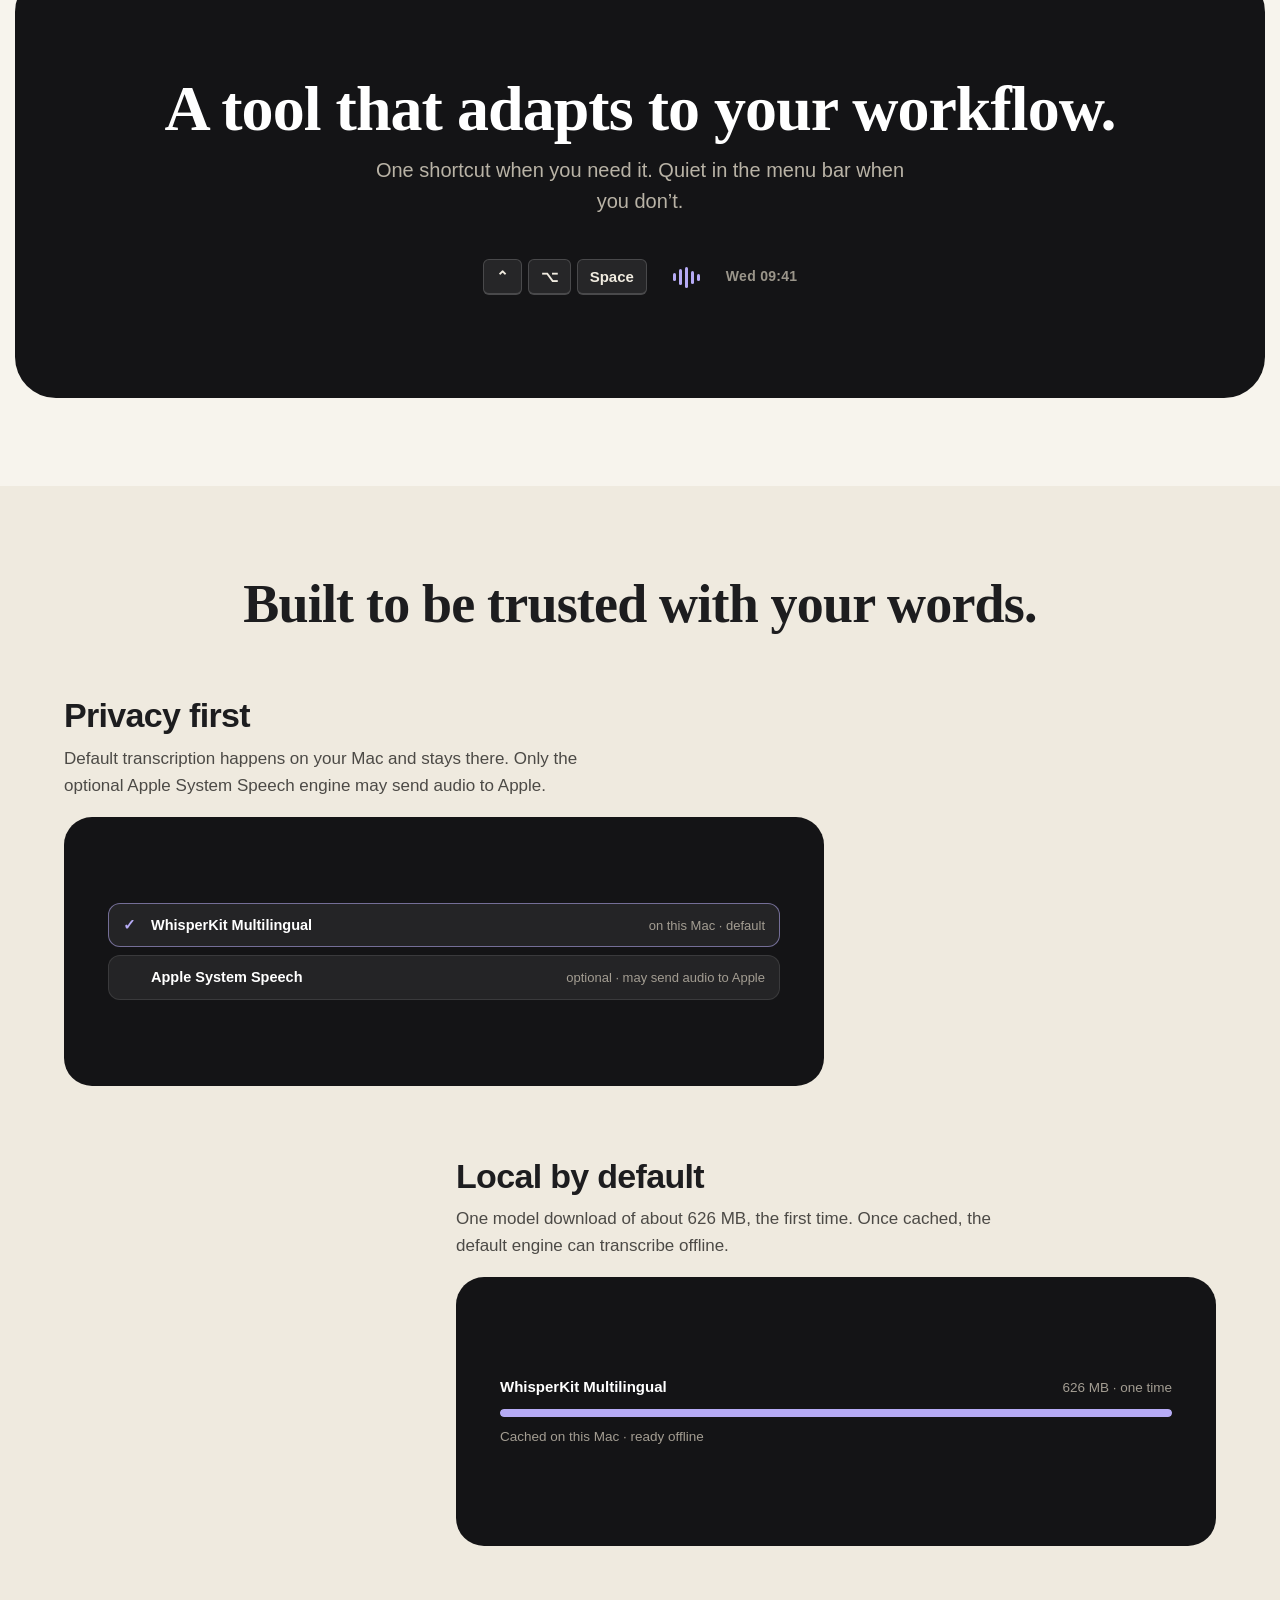
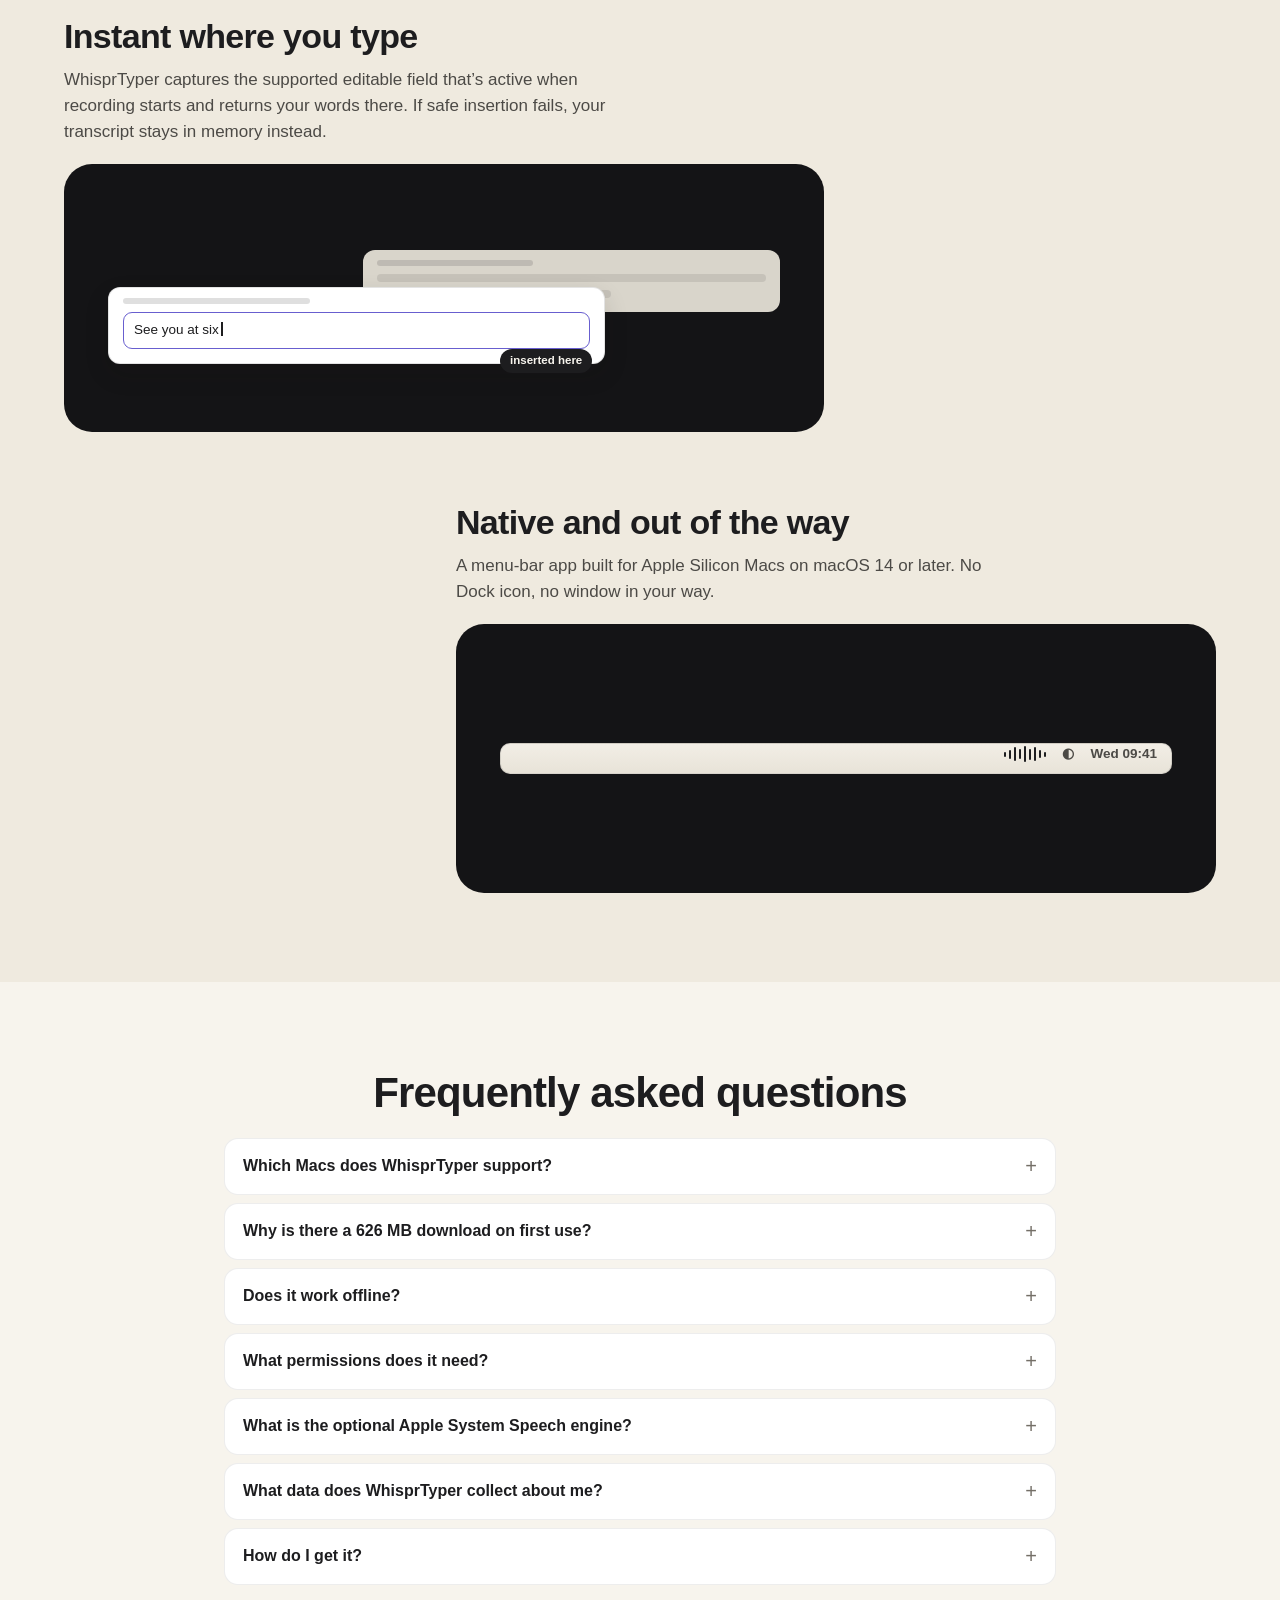
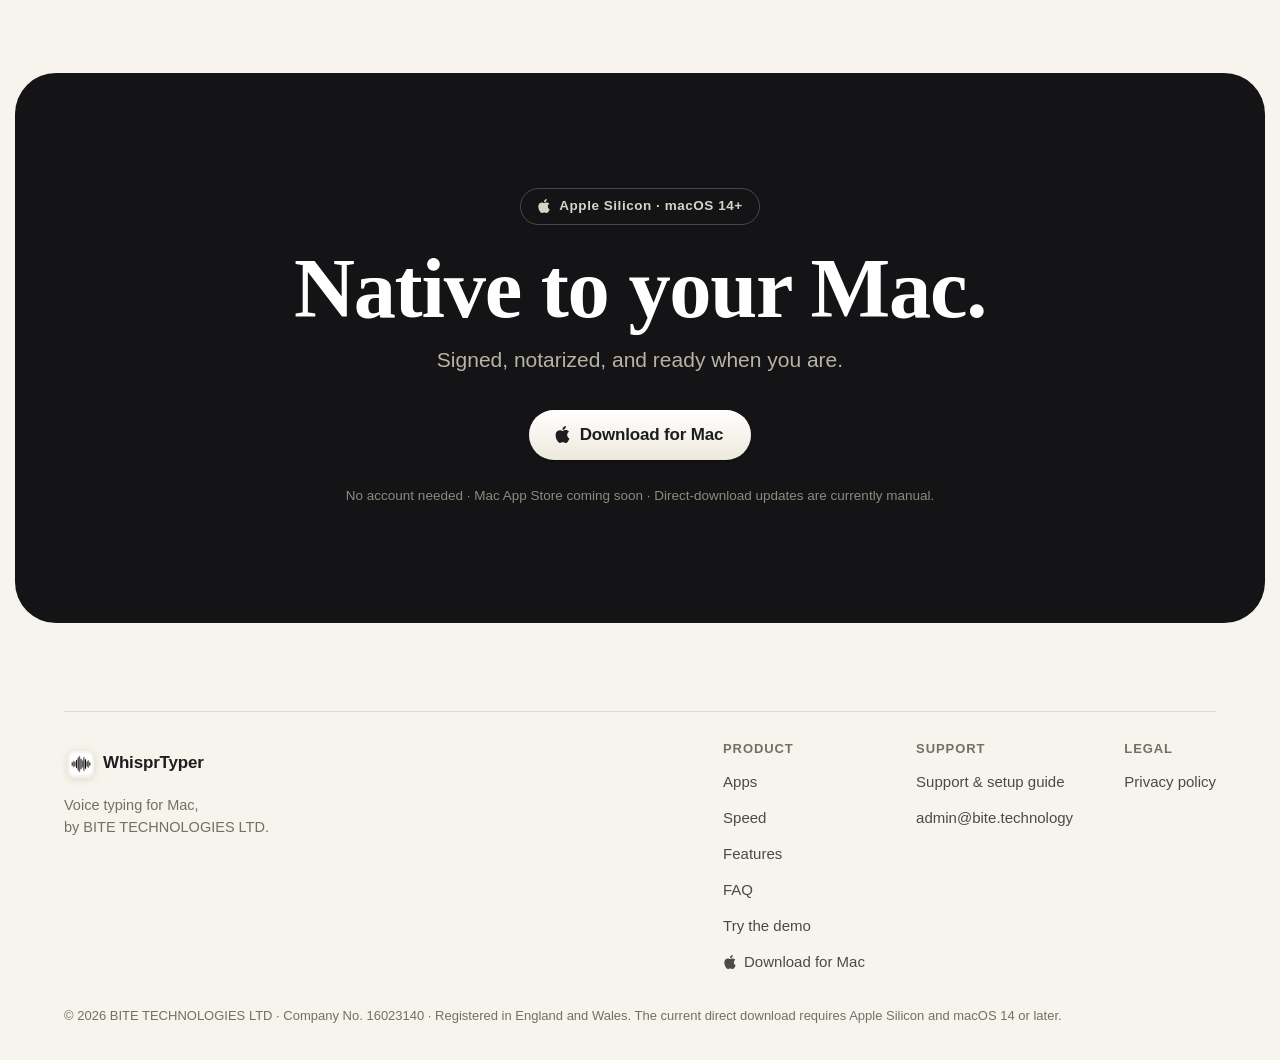
==== commit a5b93671: "[verified] fix: refresh social share image metadata" ====
--- a/index.html
+++ b/index.html
@@ -14,8 +14,9 @@
 <meta property="og:title" content="WhisprTyper — Voice typing for Mac">
 <meta property="og:description" content="Hold Control, speak naturally, and let go. WhisprTyper types the finished words into the Mac app you were using. On-device by default, no account, no transcript history.">
 <meta property="og:url" content="https://whispr.bite.technology/">
-<meta property="og:image" content="https://whispr.bite.technology/assets/whisprtyper-share.png">
-<meta property="og:image:secure_url" content="https://whispr.bite.technology/assets/whisprtyper-share.png">
+<meta property="og:image" content="https://whispr.bite.technology/assets/whisprtyper-share-v2.png">
+<meta property="og:image:url" content="https://whispr.bite.technology/assets/whisprtyper-share-v2.png">
+<meta property="og:image:secure_url" content="https://whispr.bite.technology/assets/whisprtyper-share-v2.png">
 <meta property="og:image:type" content="image/png">
 <meta property="og:image:width" content="1200">
 <meta property="og:image:height" content="630">
@@ -23,7 +24,7 @@
 <meta name="twitter:card" content="summary_large_image">
 <meta name="twitter:title" content="WhisprTyper — Voice typing for Mac">
 <meta name="twitter:description" content="Hold Control, speak naturally, and let go. WhisprTyper types the finished words into the Mac app you were using.">
-<meta name="twitter:image" content="https://whispr.bite.technology/assets/whisprtyper-share.png">
+<meta name="twitter:image" content="https://whispr.bite.technology/assets/whisprtyper-share-v2.png">
 <meta name="twitter:image:alt" content="WhisprTyper — private, native voice typing for Apple Silicon Macs">
 <link rel="stylesheet" href="styles.css">
 <script>document.documentElement.classList.add('js');</script>
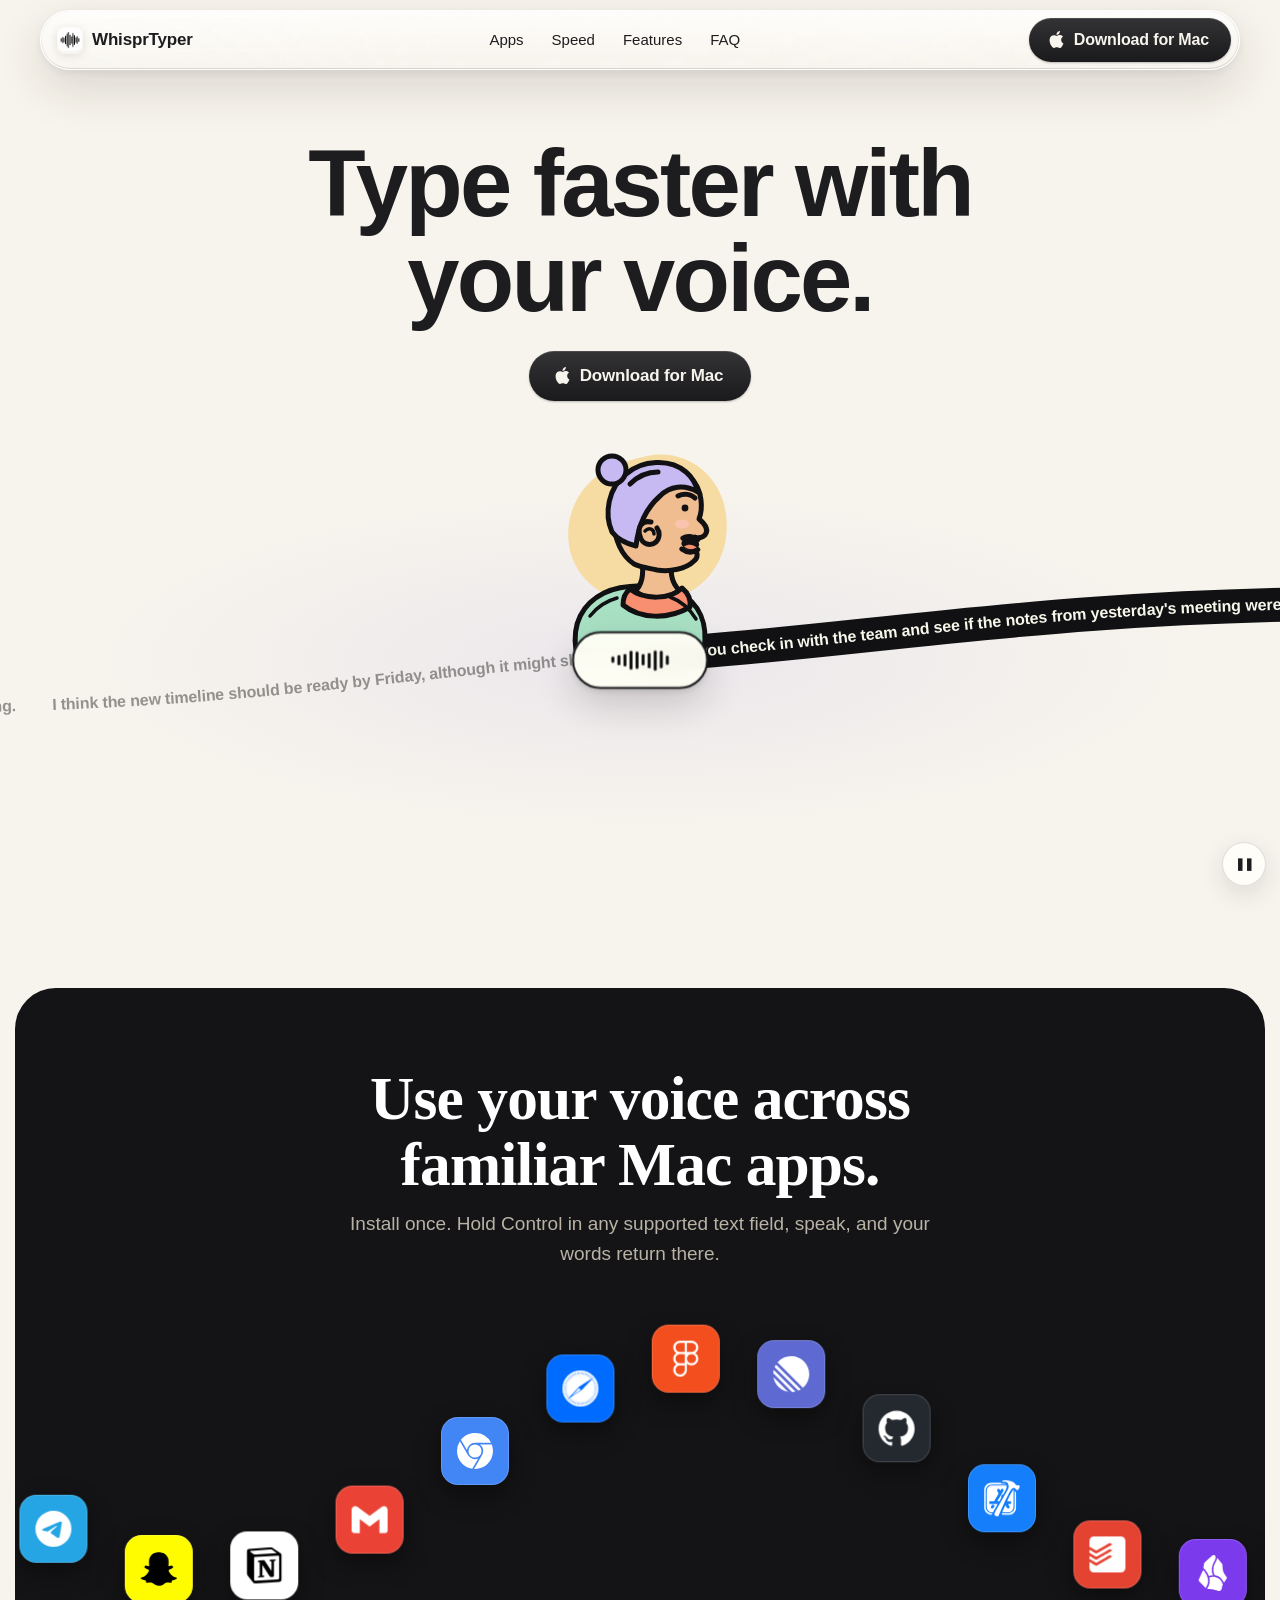
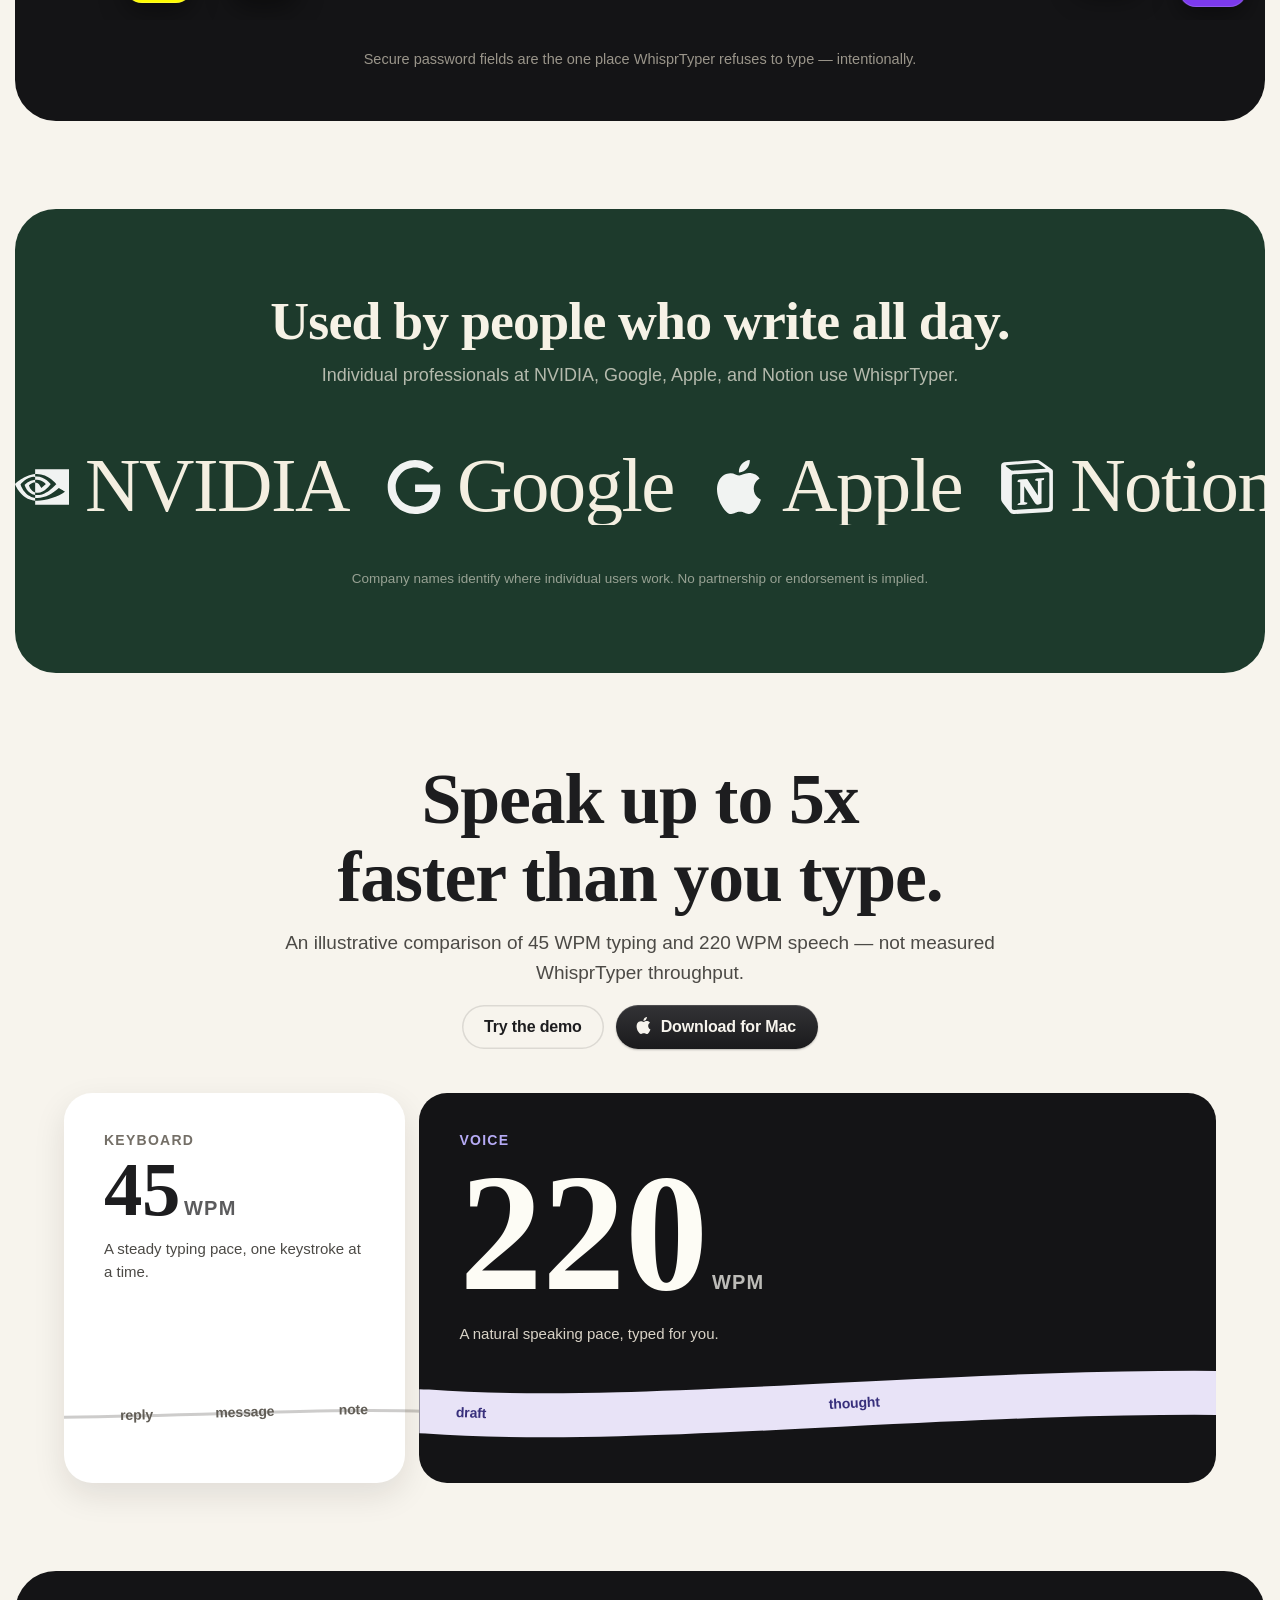
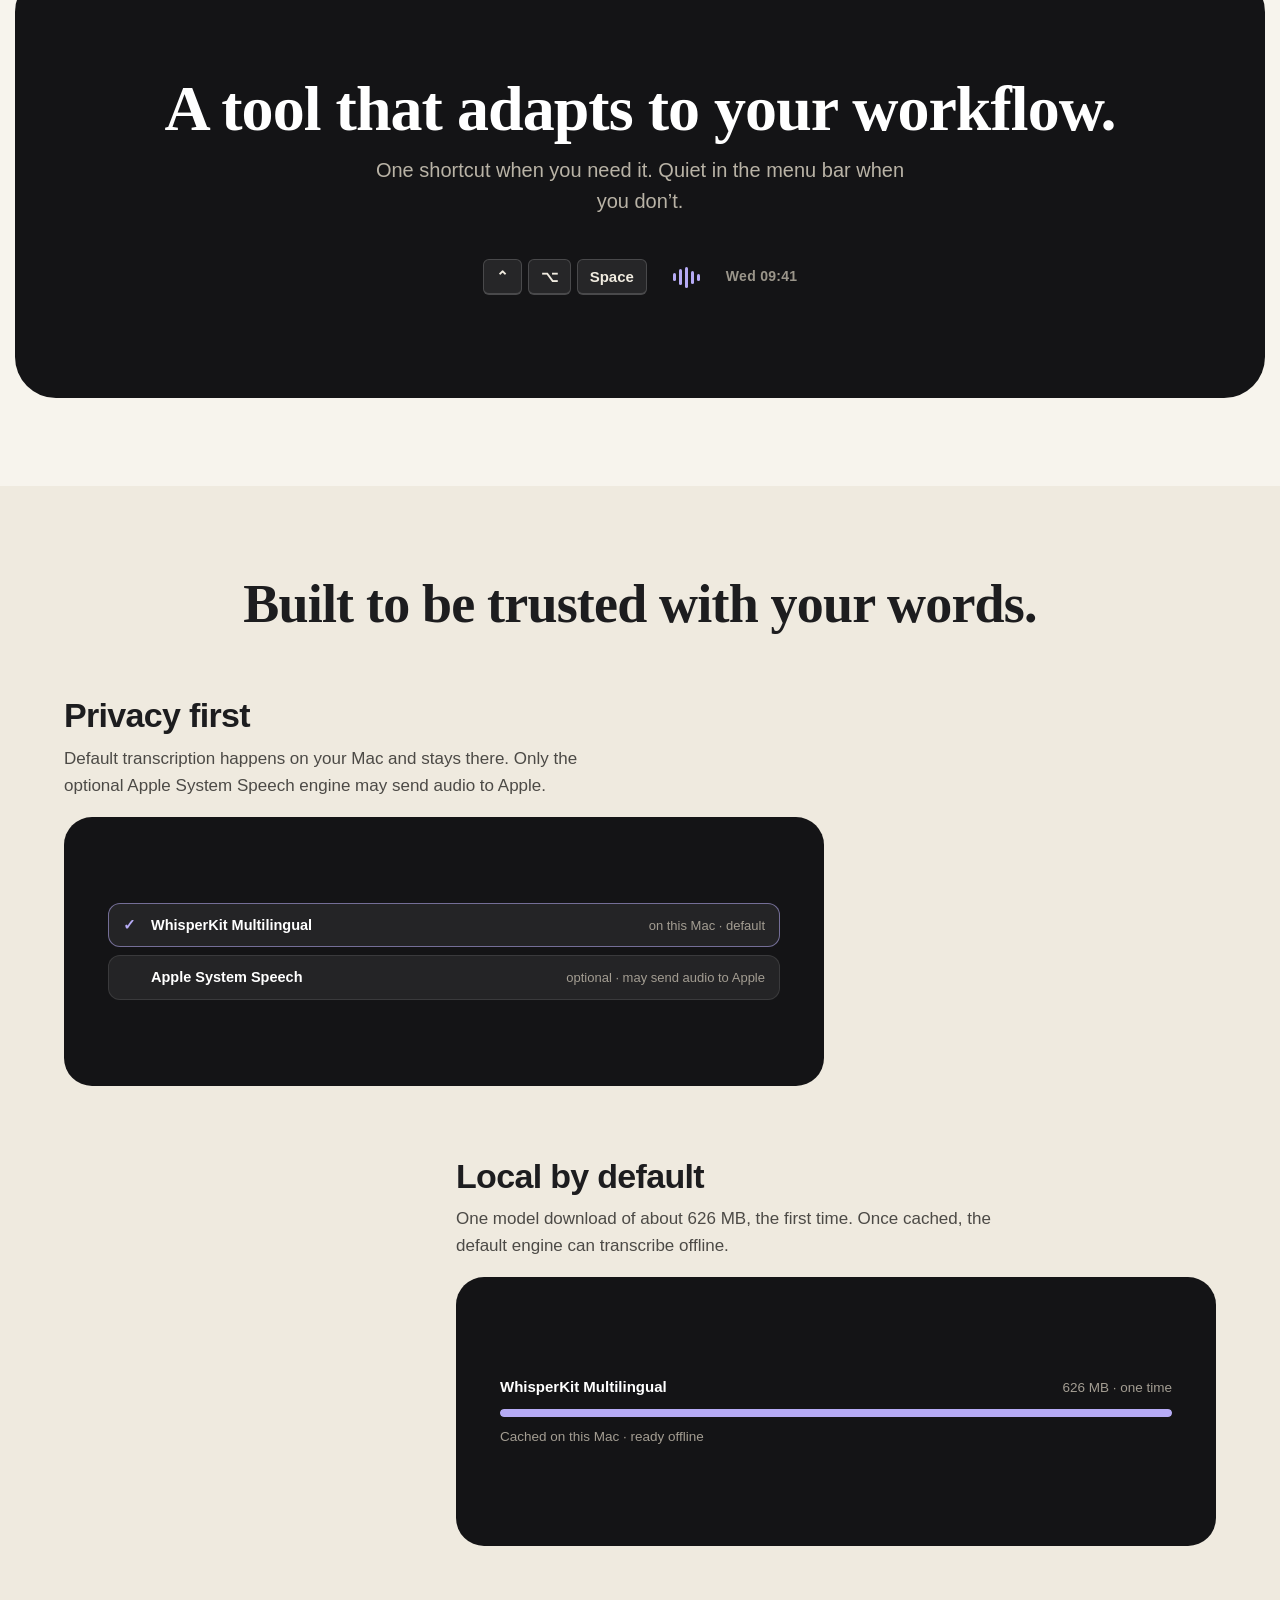
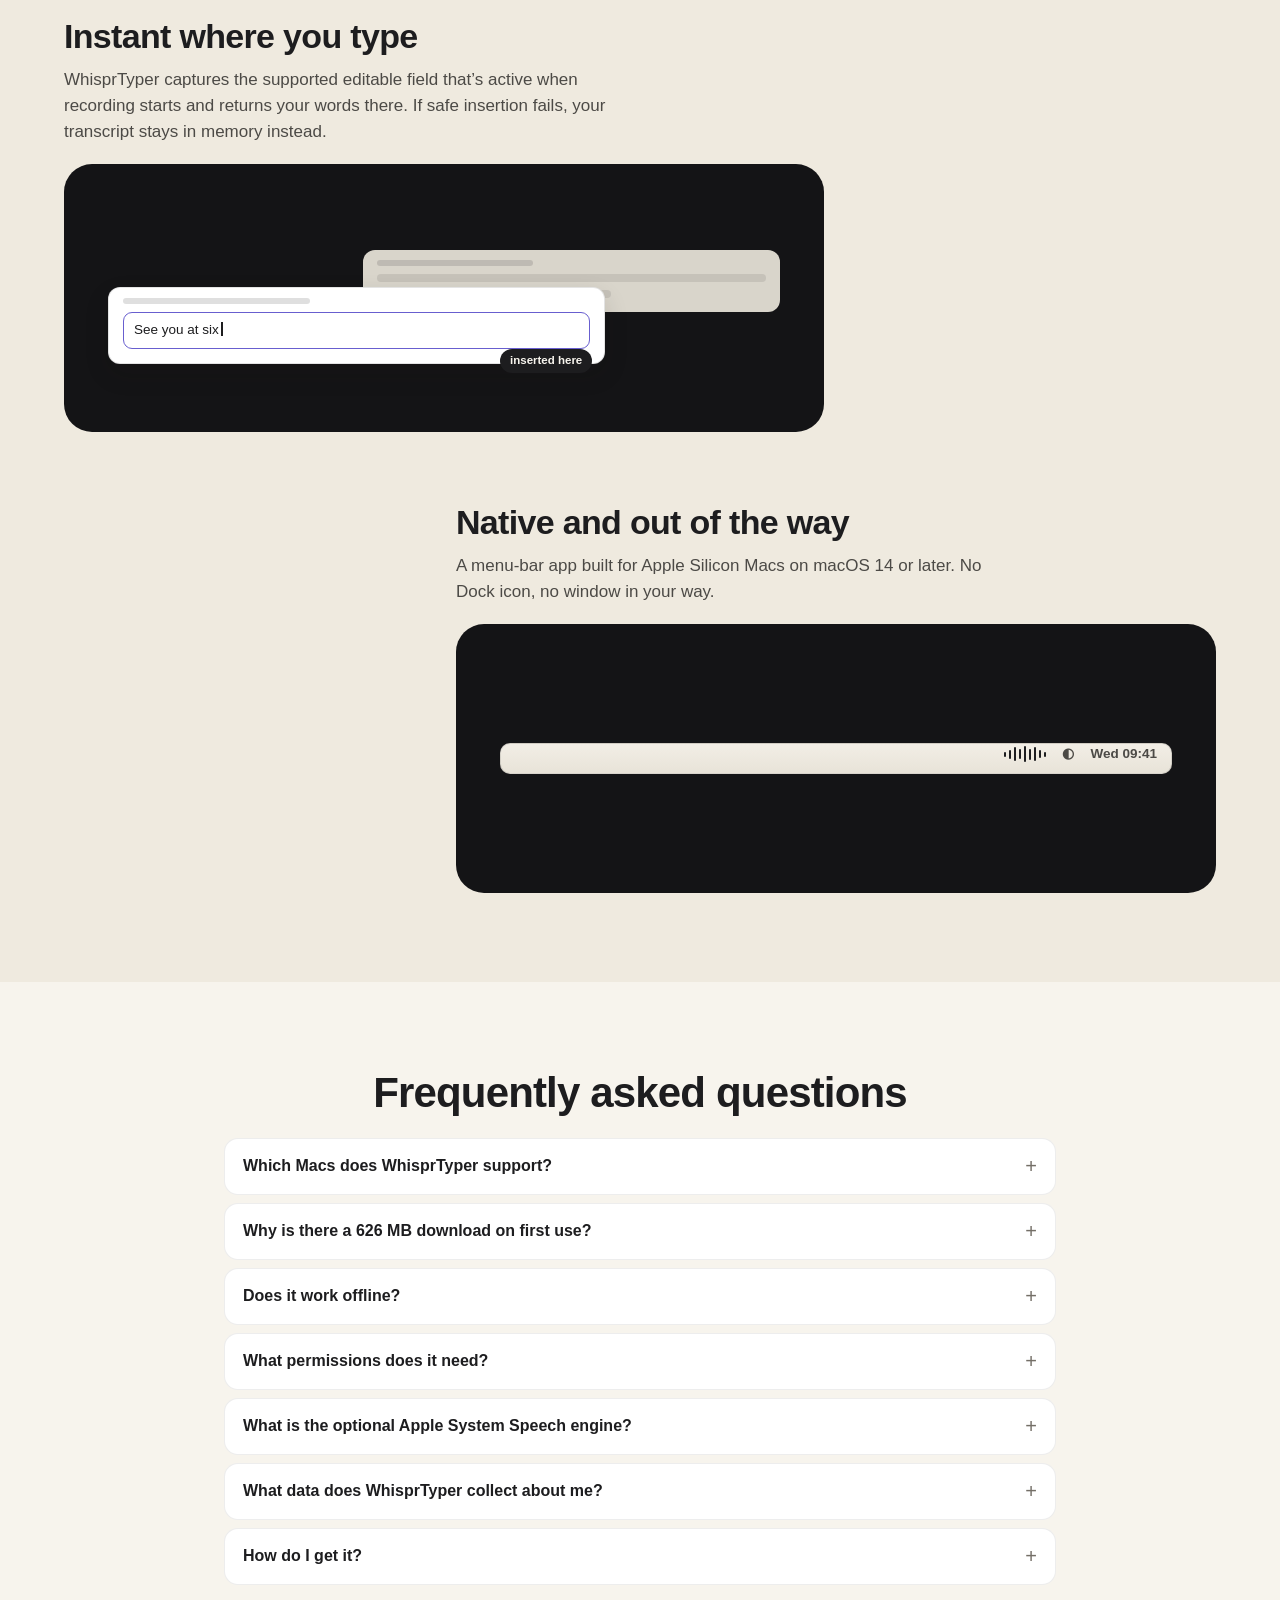
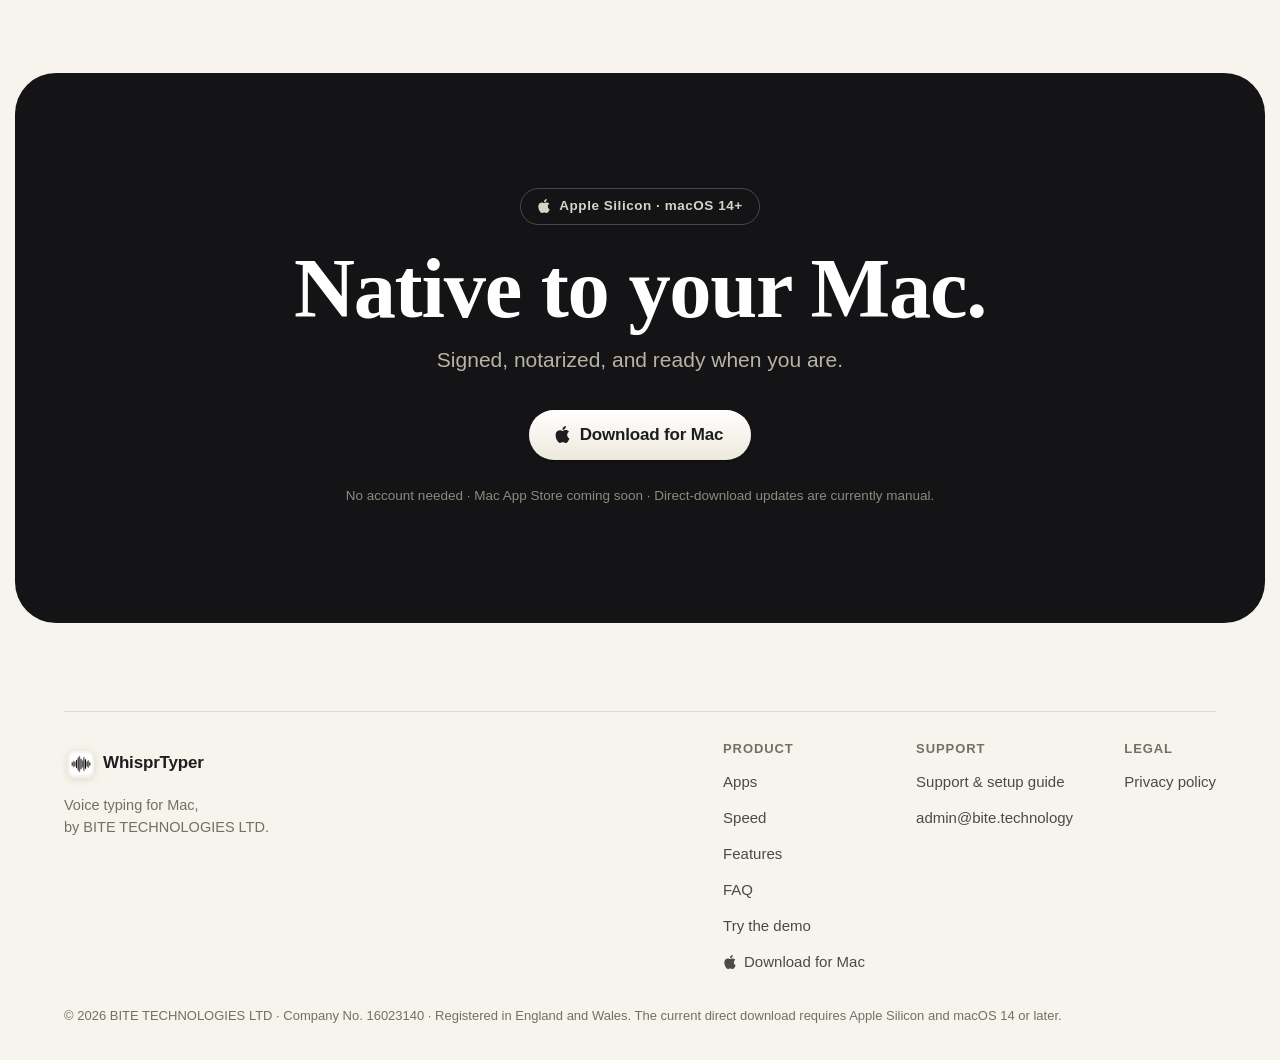
==== commit 0a48f76e: "fix: add privacy-safe Umami tracking" ====
--- a/index.html
+++ b/index.html
@@ -27,6 +27,7 @@
 <meta name="twitter:image" content="https://whispr.bite.technology/assets/whisprtyper-share-v2.png">
 <meta name="twitter:image:alt" content="WhisprTyper — private, native voice typing for Apple Silicon Macs">
 <link rel="stylesheet" href="styles.css">
+<script defer src="https://alessandros-mac-mini.tail820b4f.ts.net/script.js" data-website-id="5f59d578-a3c4-48fa-ad6b-1b1a7de22acc" data-do-not-track="true"></script>
 <script>document.documentElement.classList.add('js');</script>
 <script type="application/ld+json">
 {
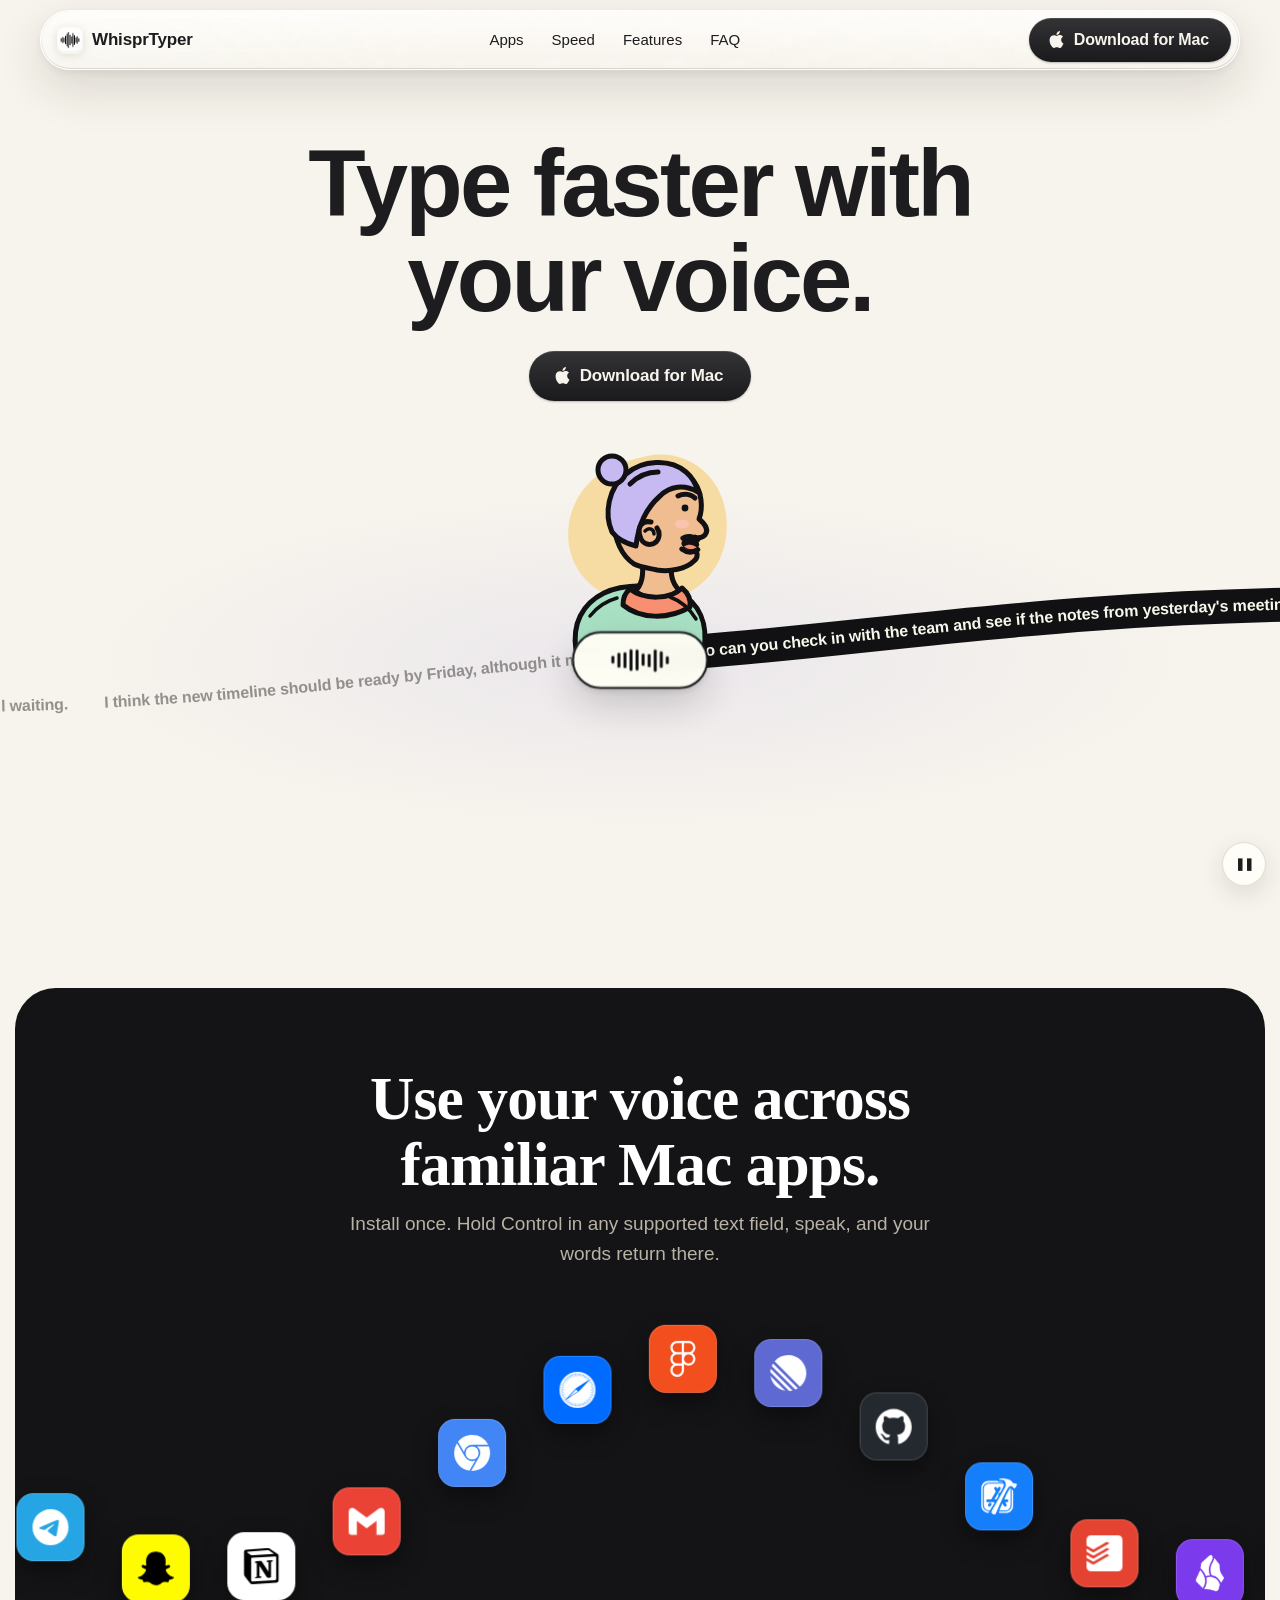
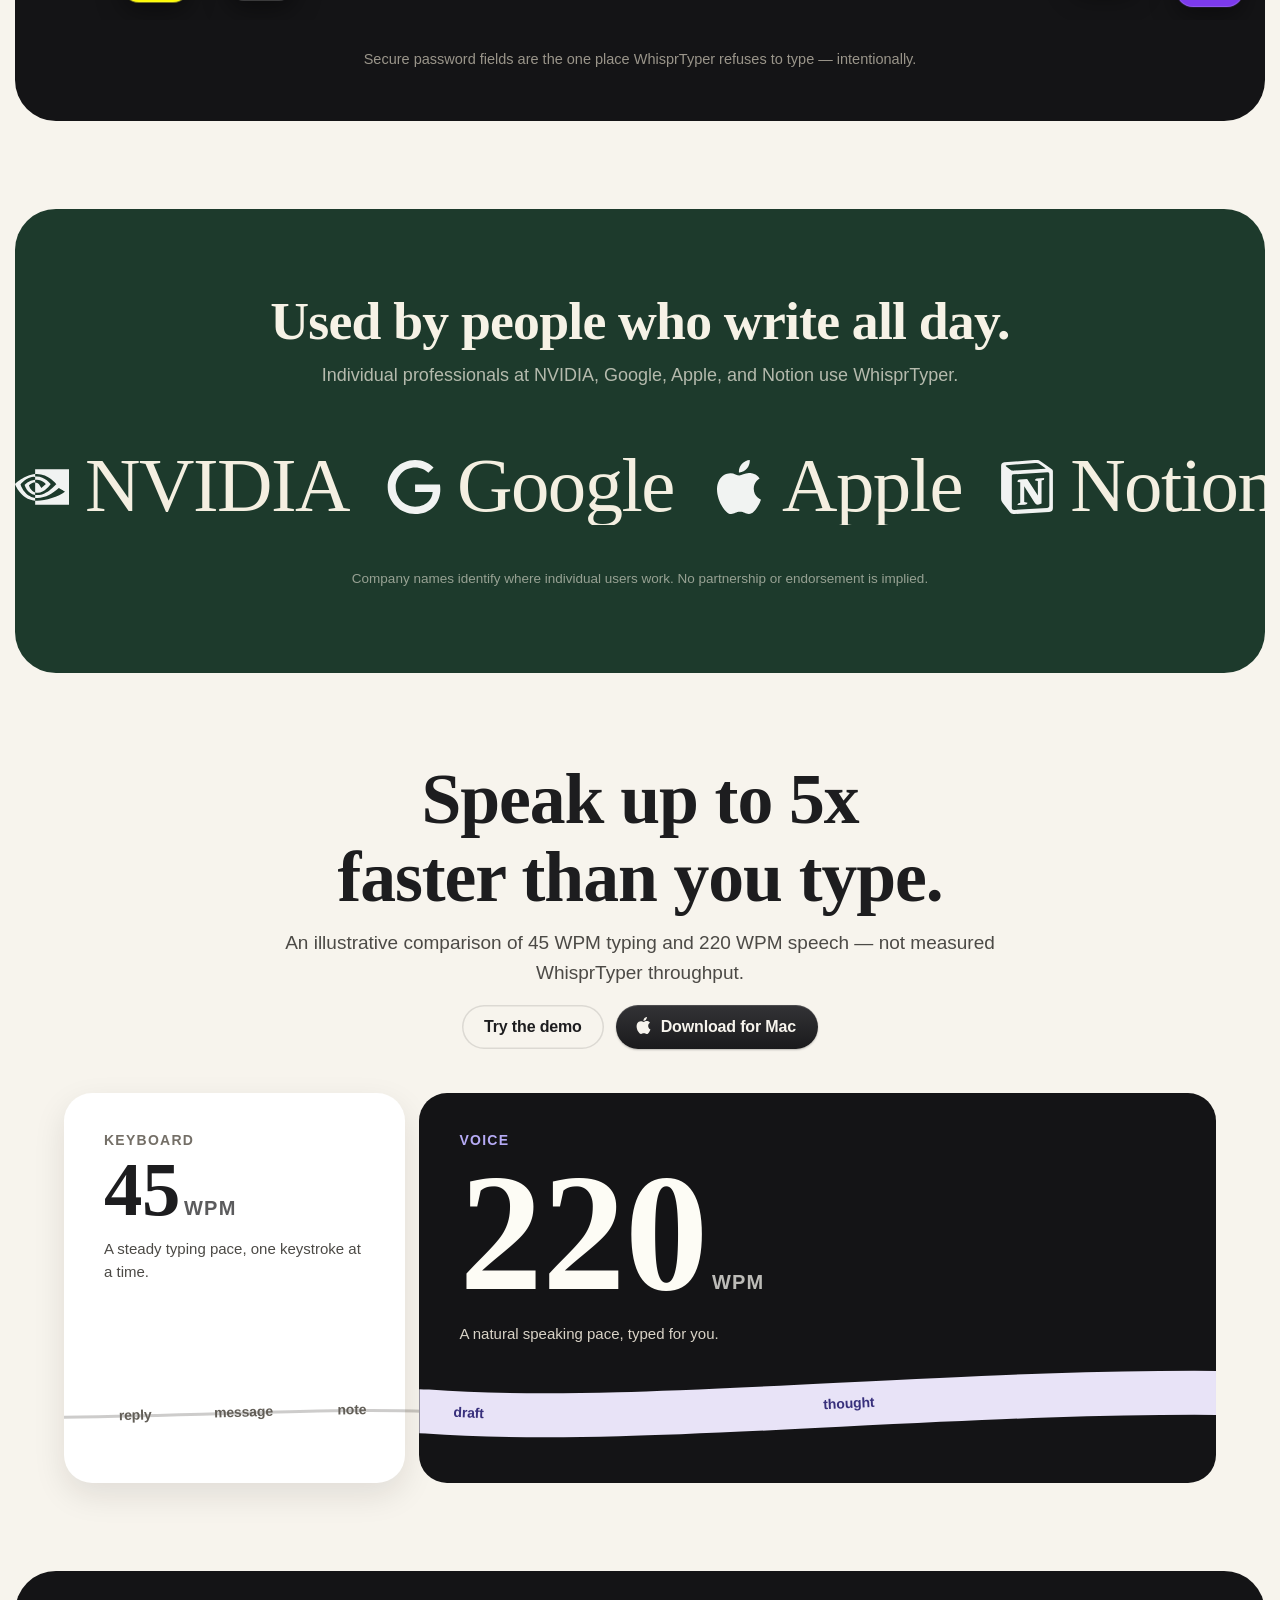
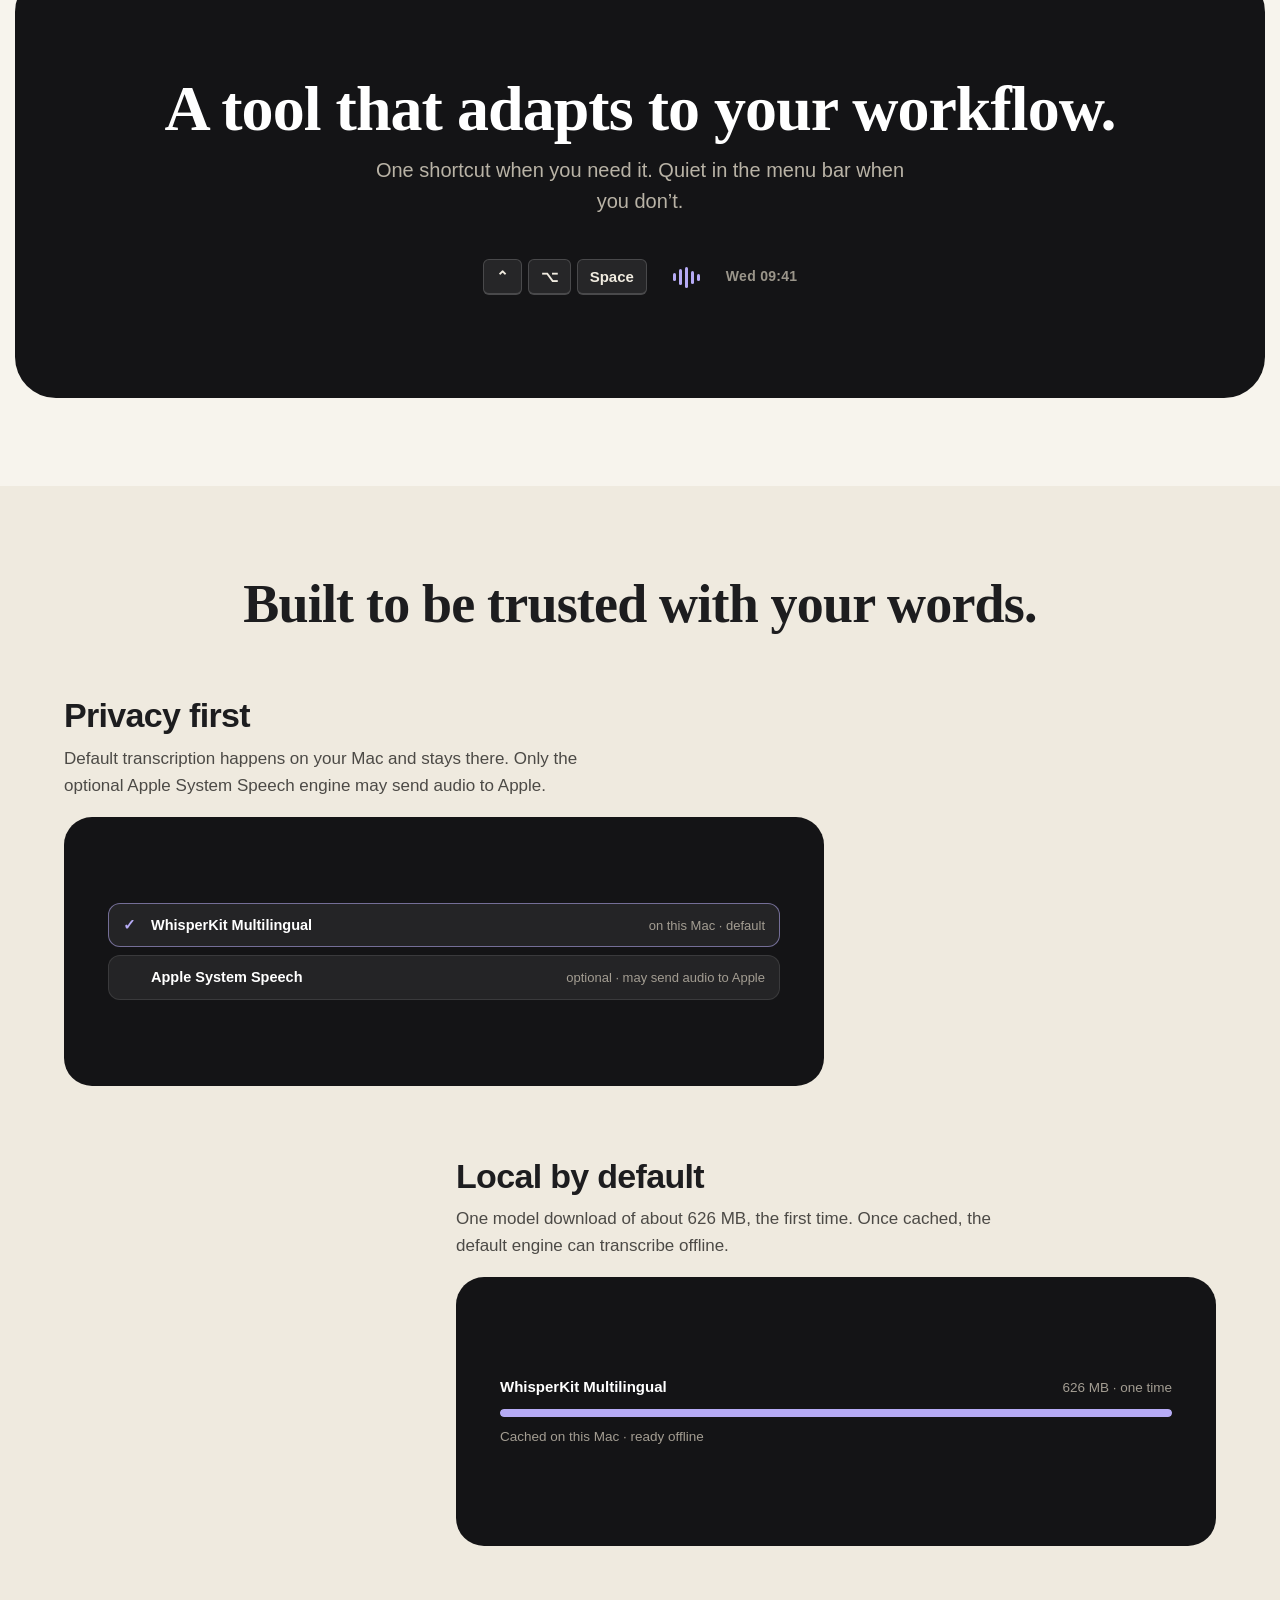
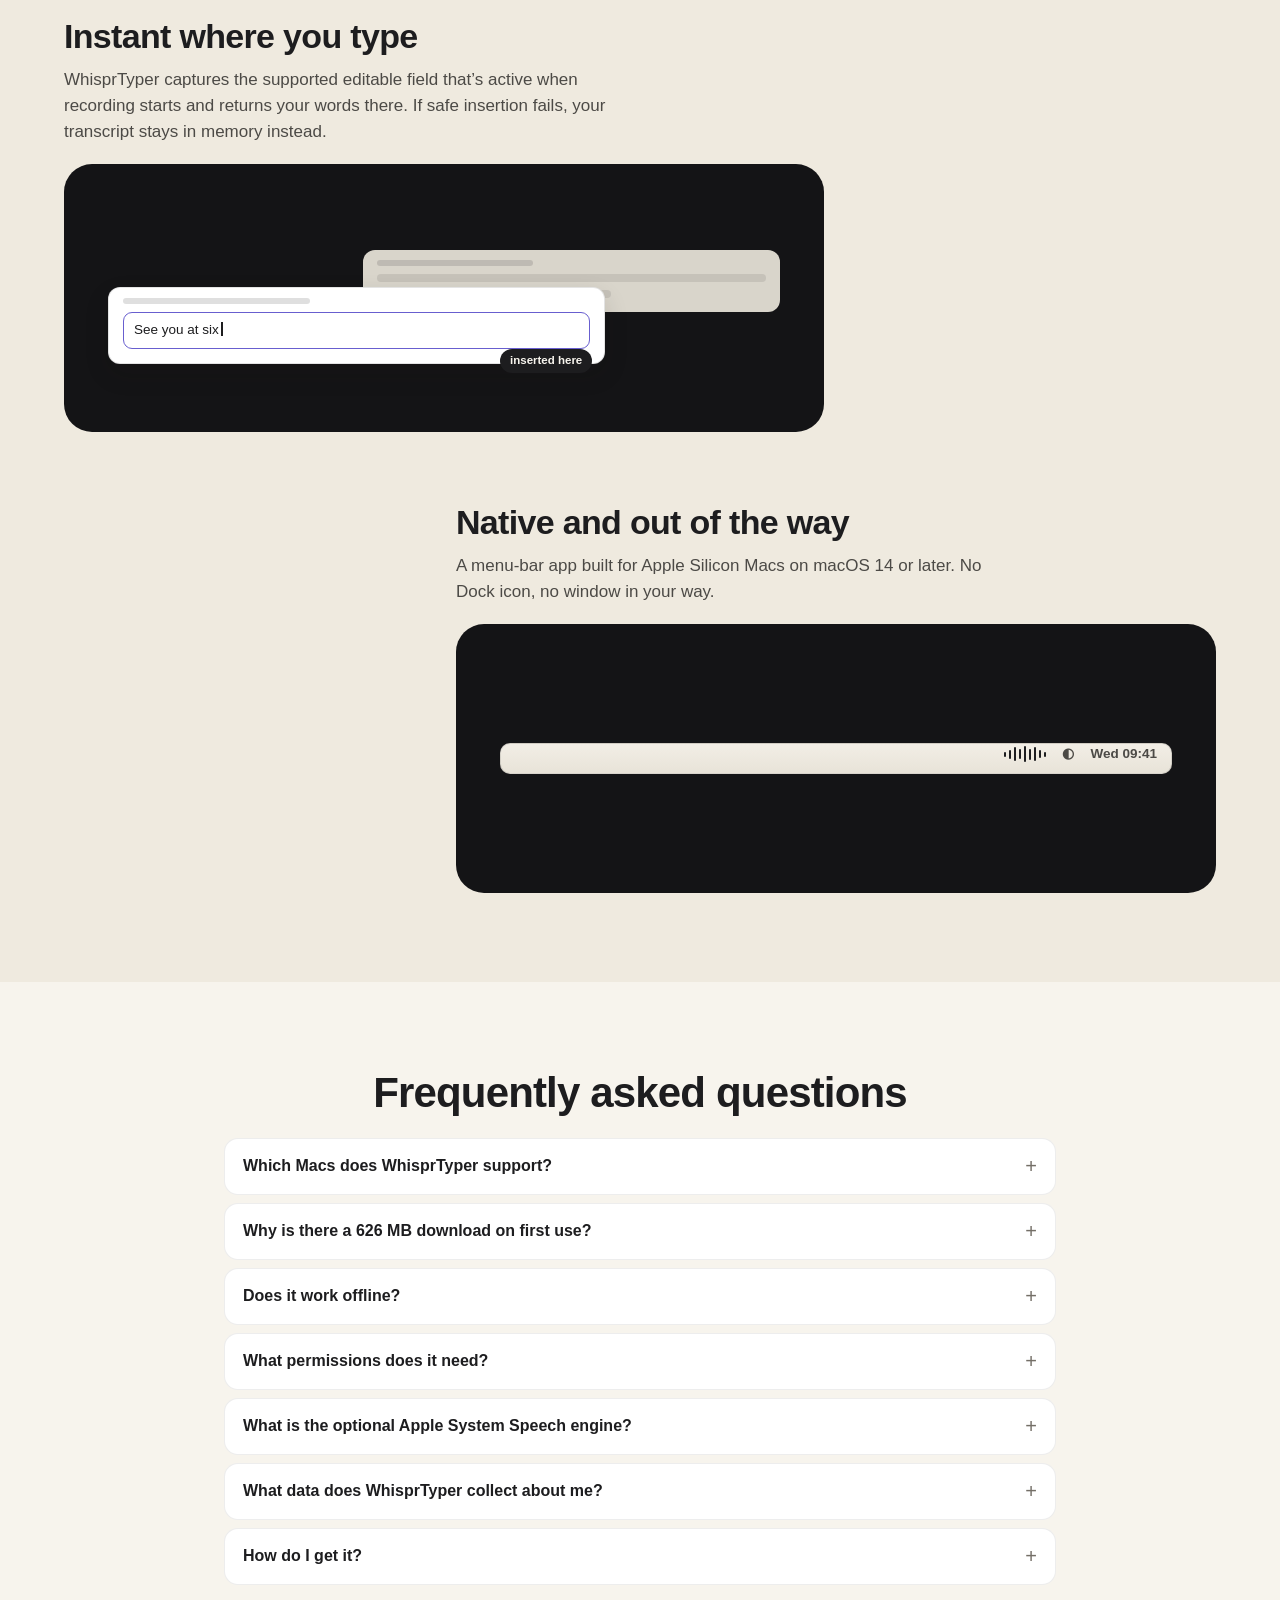
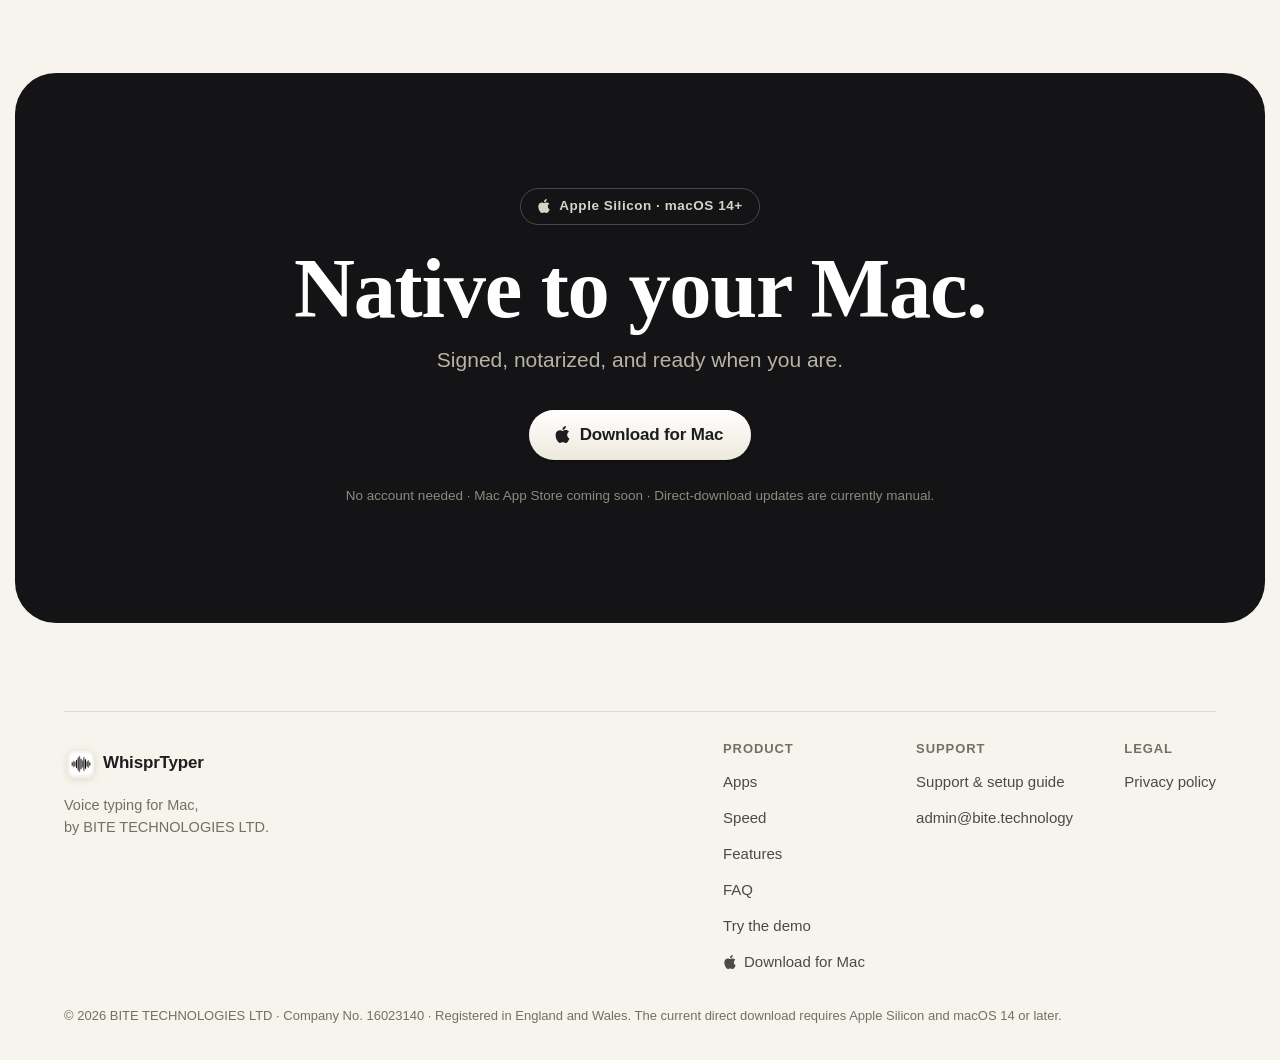
==== commit e8dc3fd0: "fix: harden analytics privacy" ====
--- a/index.html
+++ b/index.html
@@ -27,7 +27,8 @@
 <meta name="twitter:image" content="https://whispr.bite.technology/assets/whisprtyper-share-v2.png">
 <meta name="twitter:image:alt" content="WhisprTyper — private, native voice typing for Apple Silicon Macs">
 <link rel="stylesheet" href="styles.css">
-<script defer src="https://alessandros-mac-mini.tail820b4f.ts.net/script.js" data-website-id="5f59d578-a3c4-48fa-ad6b-1b1a7de22acc" data-do-not-track="true"></script>
+<script>window.umamiBeforeSend=(type,payload)=>({...payload,url:payload.url?payload.url.split(/[?#]/,1)[0]:payload.url,referrer:""});</script>
+<script async src="https://alessandros-mac-mini.tail820b4f.ts.net/script.js" data-website-id="5f59d578-a3c4-48fa-ad6b-1b1a7de22acc" data-do-not-track="true" data-exclude-search="true" data-exclude-hash="true" data-before-send="umamiBeforeSend"></script>
 <script>document.documentElement.classList.add('js');</script>
 <script type="application/ld+json">
 {
